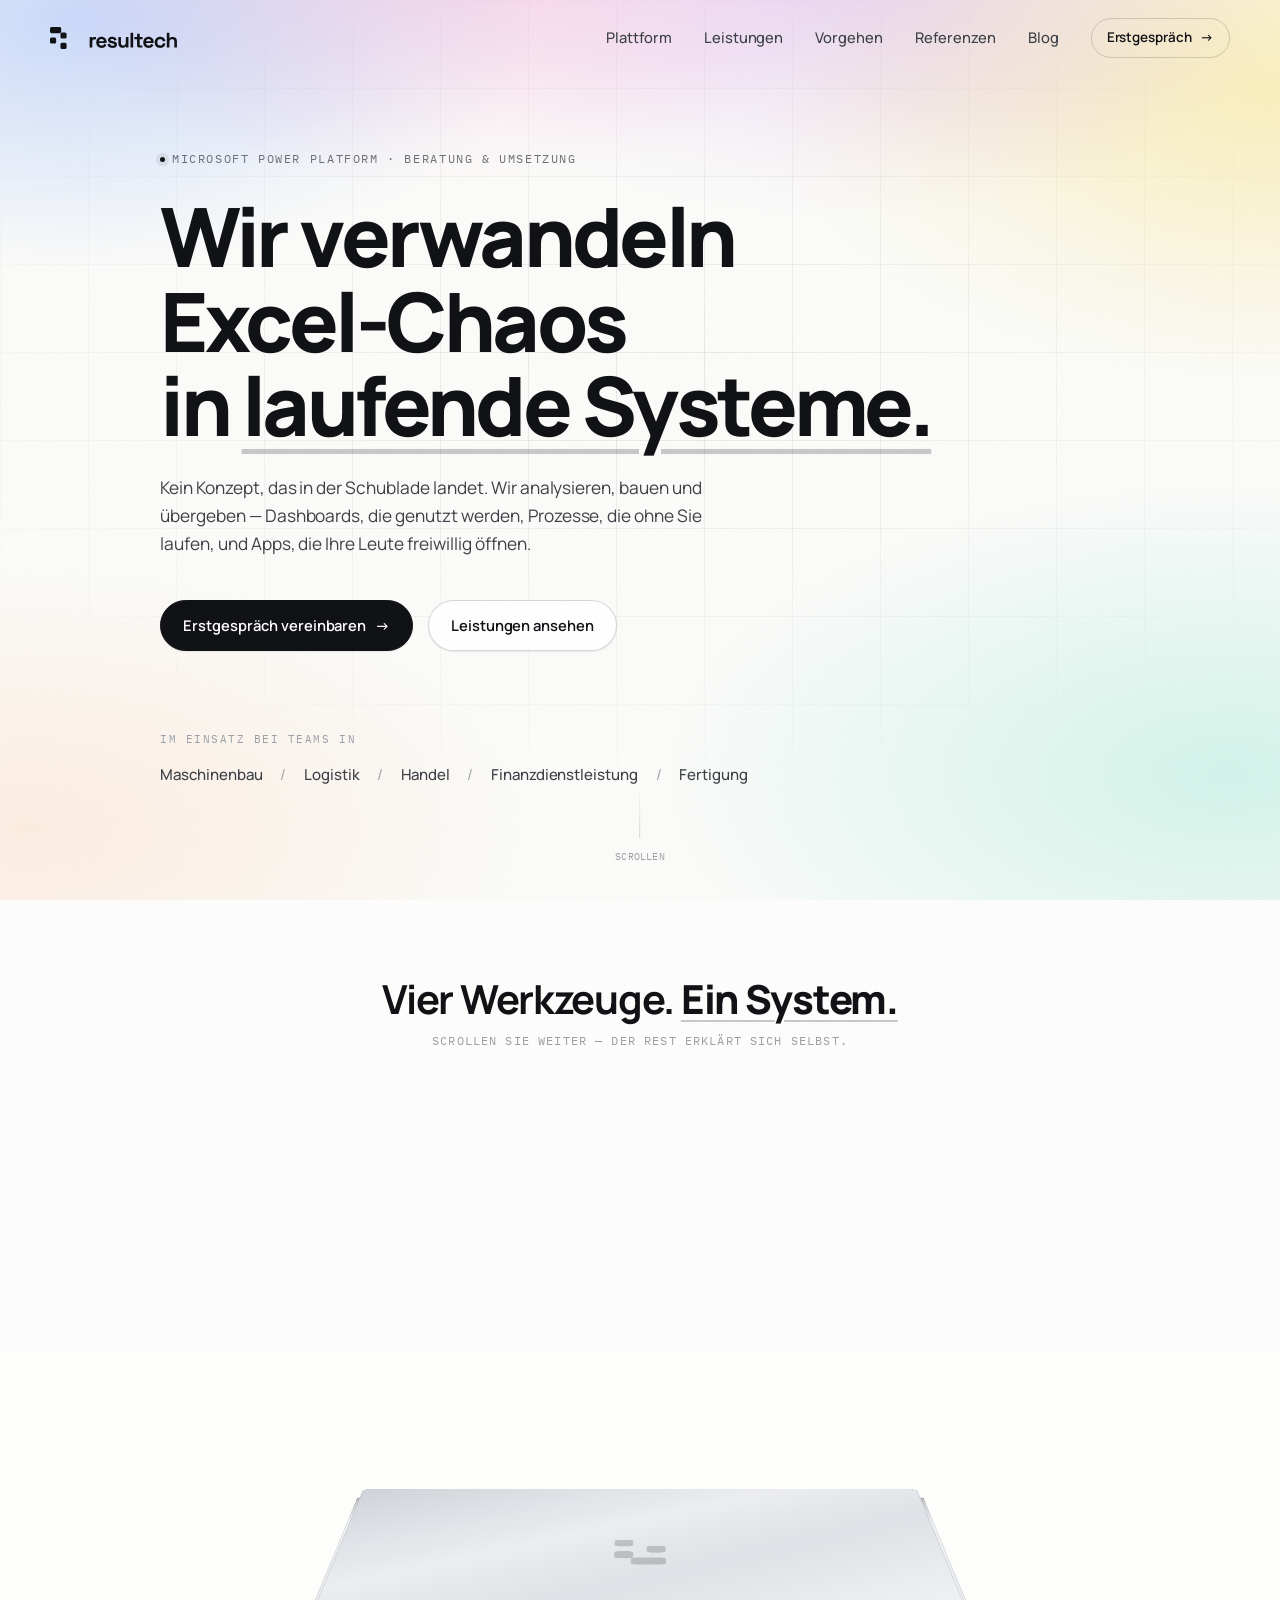
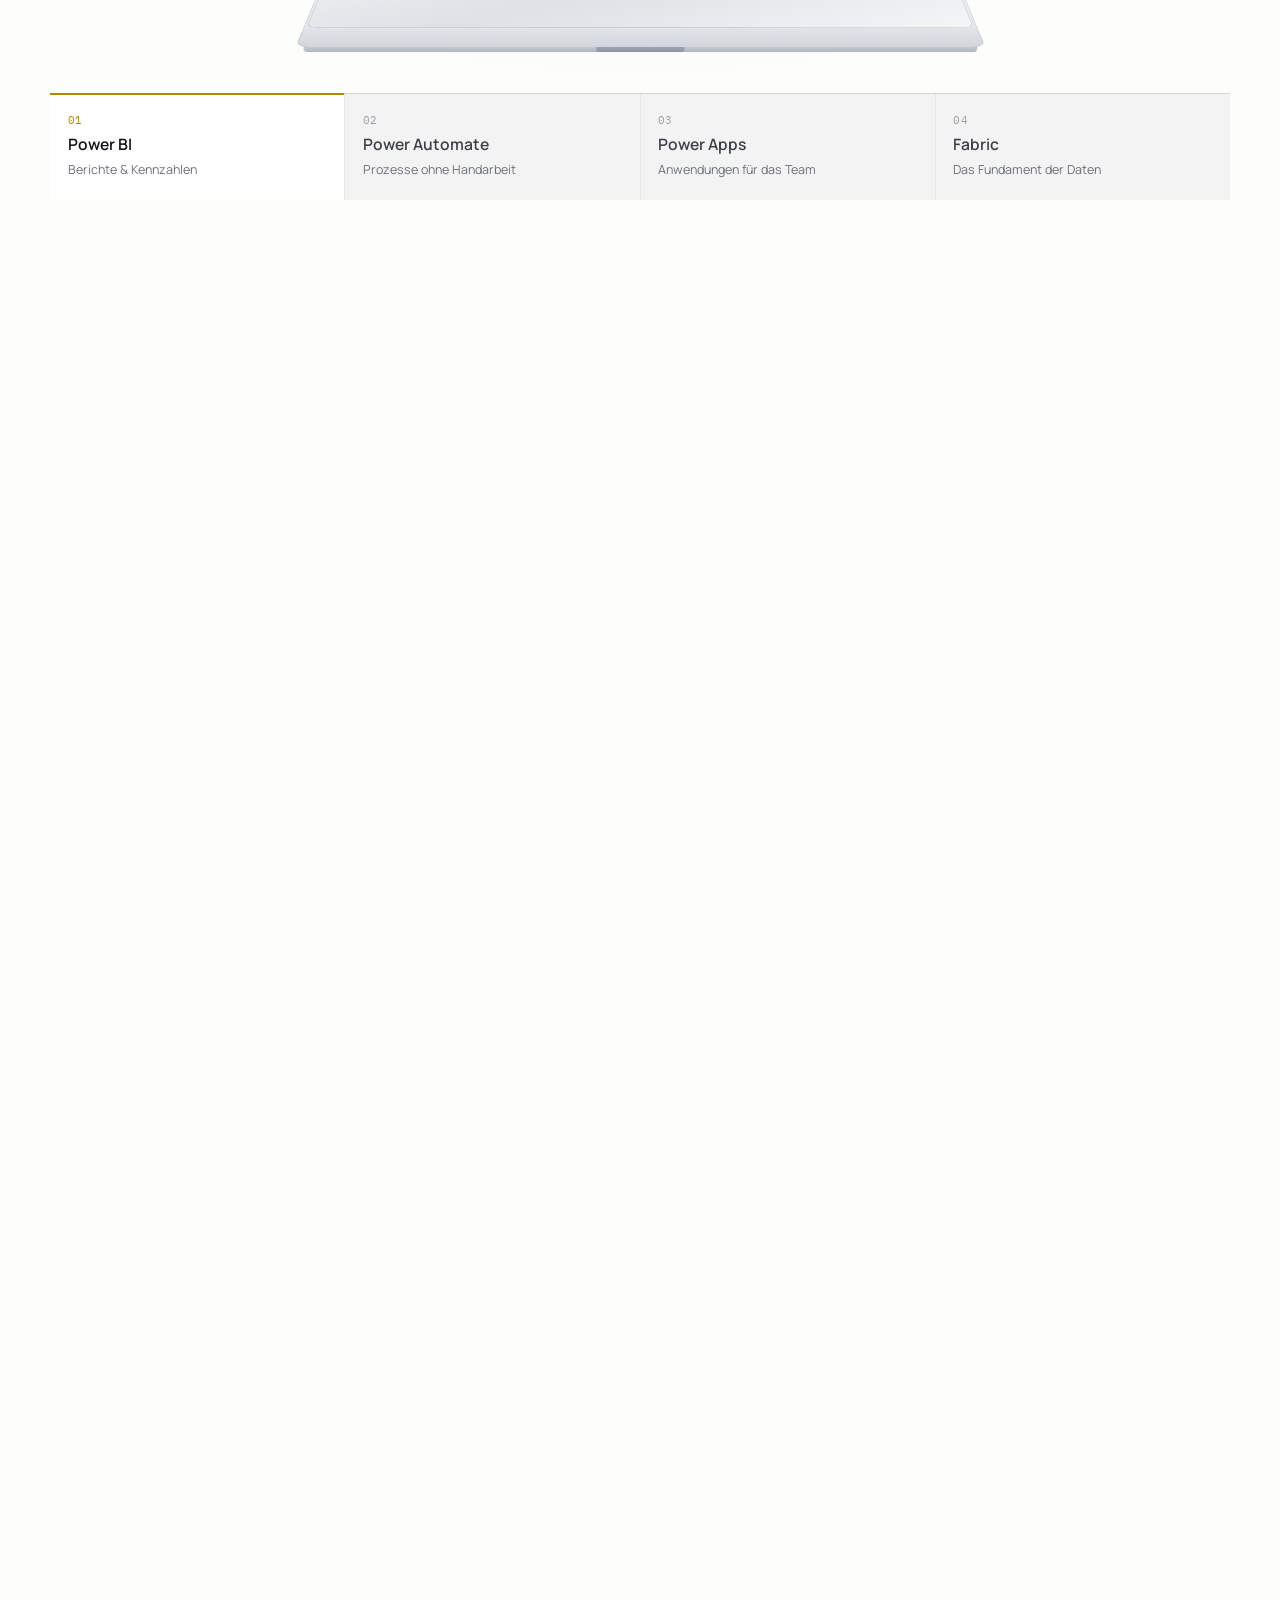
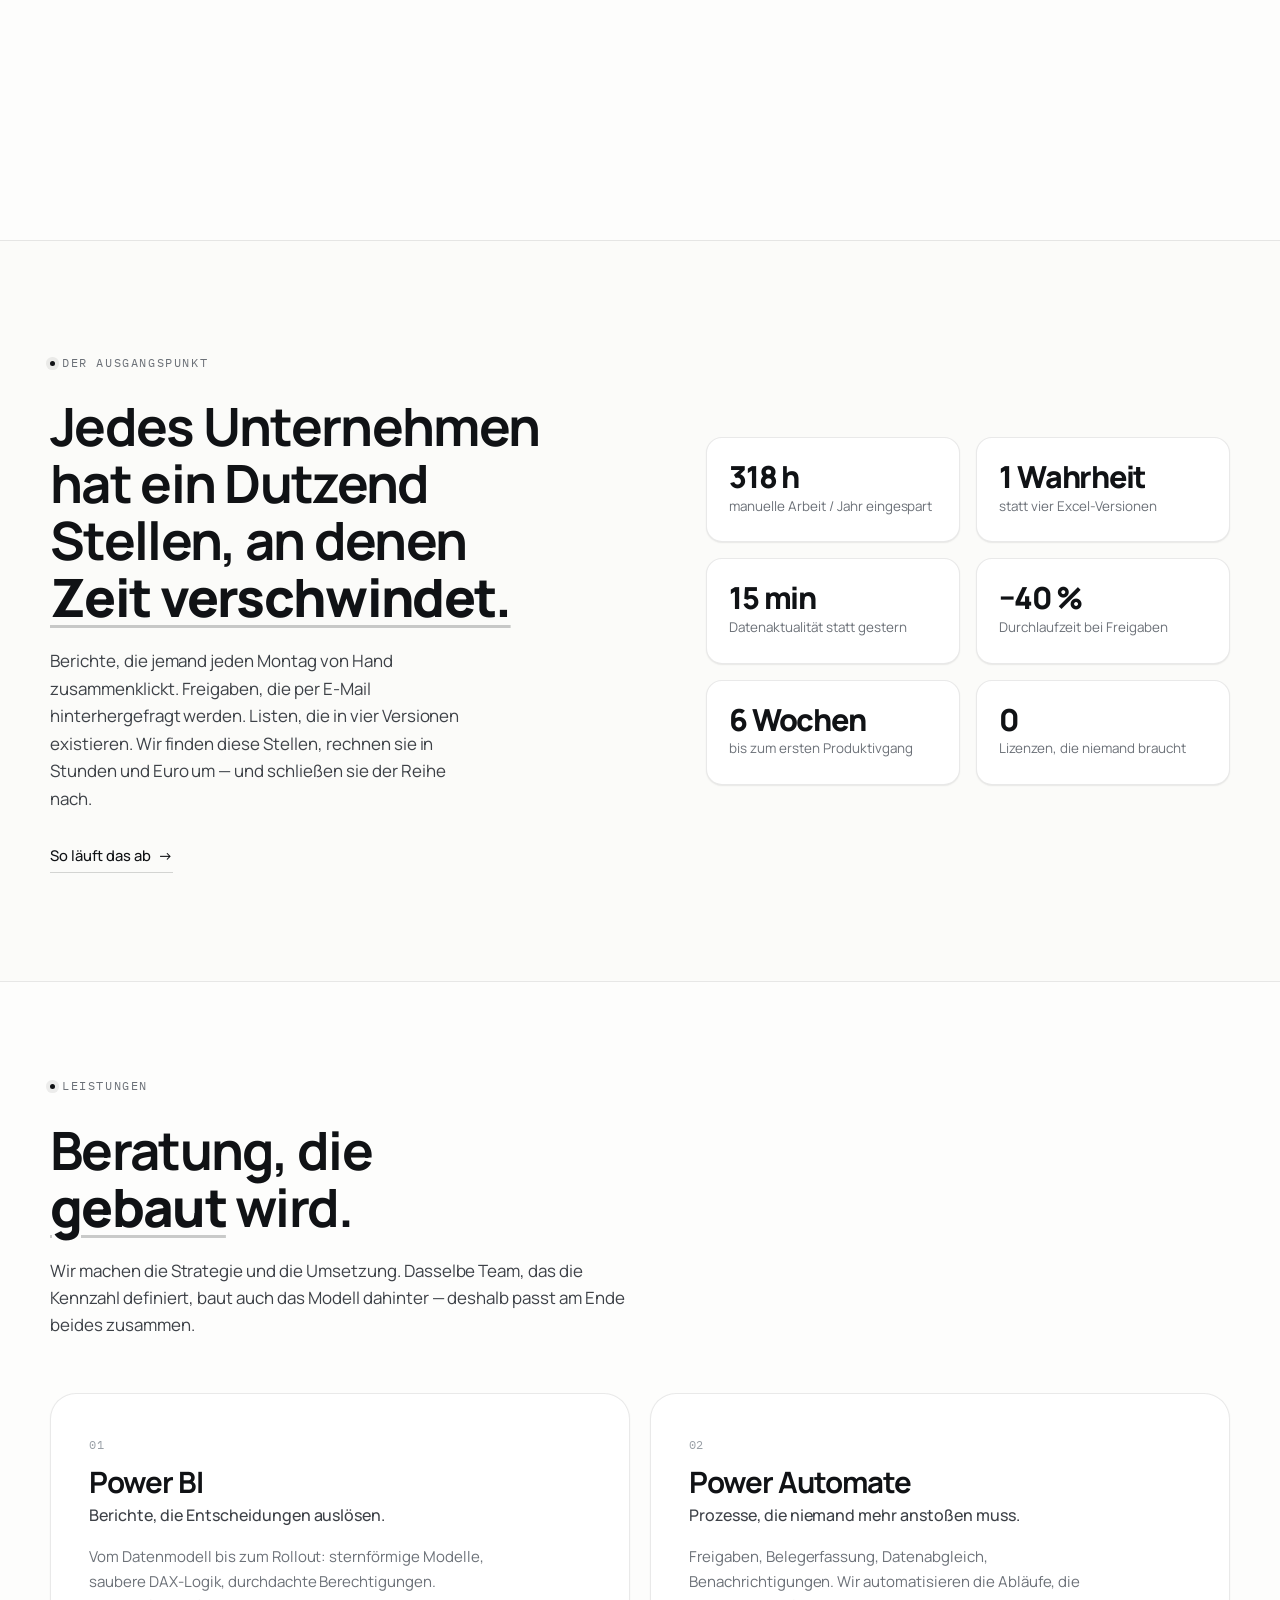
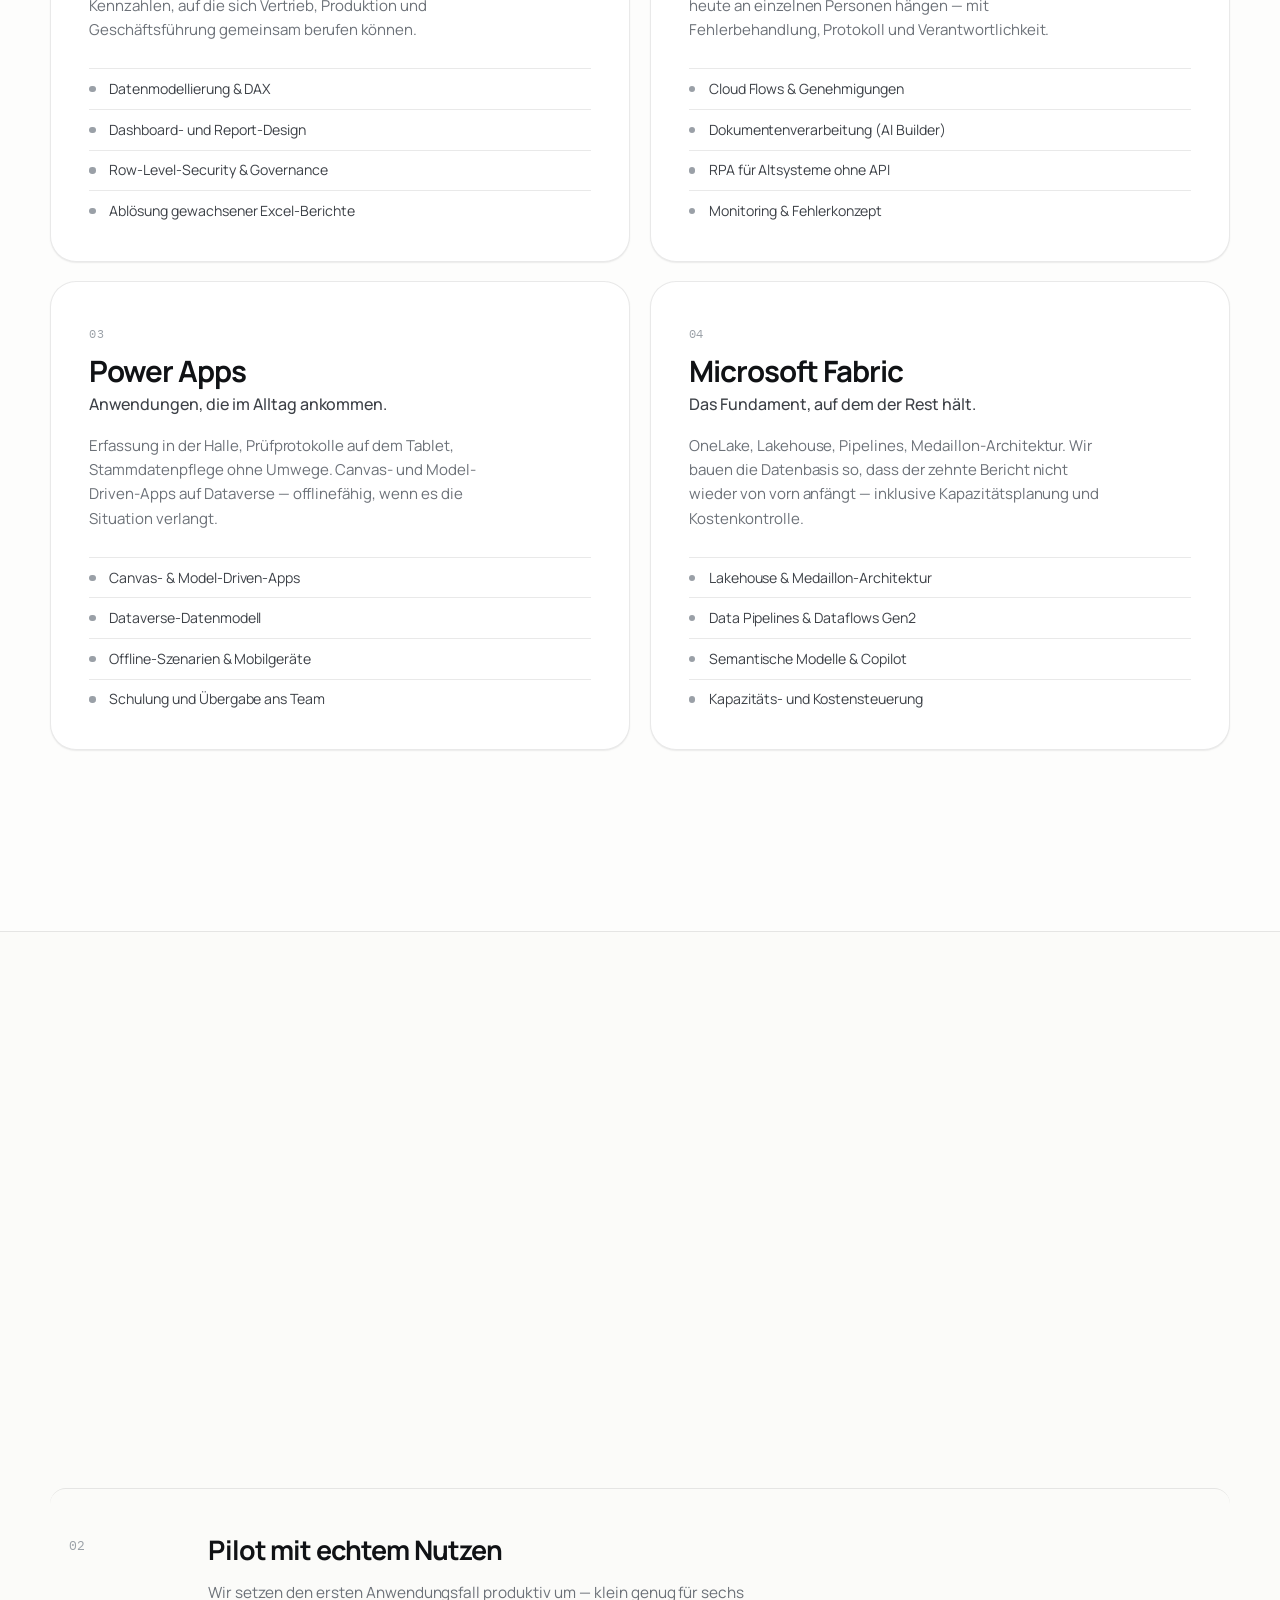
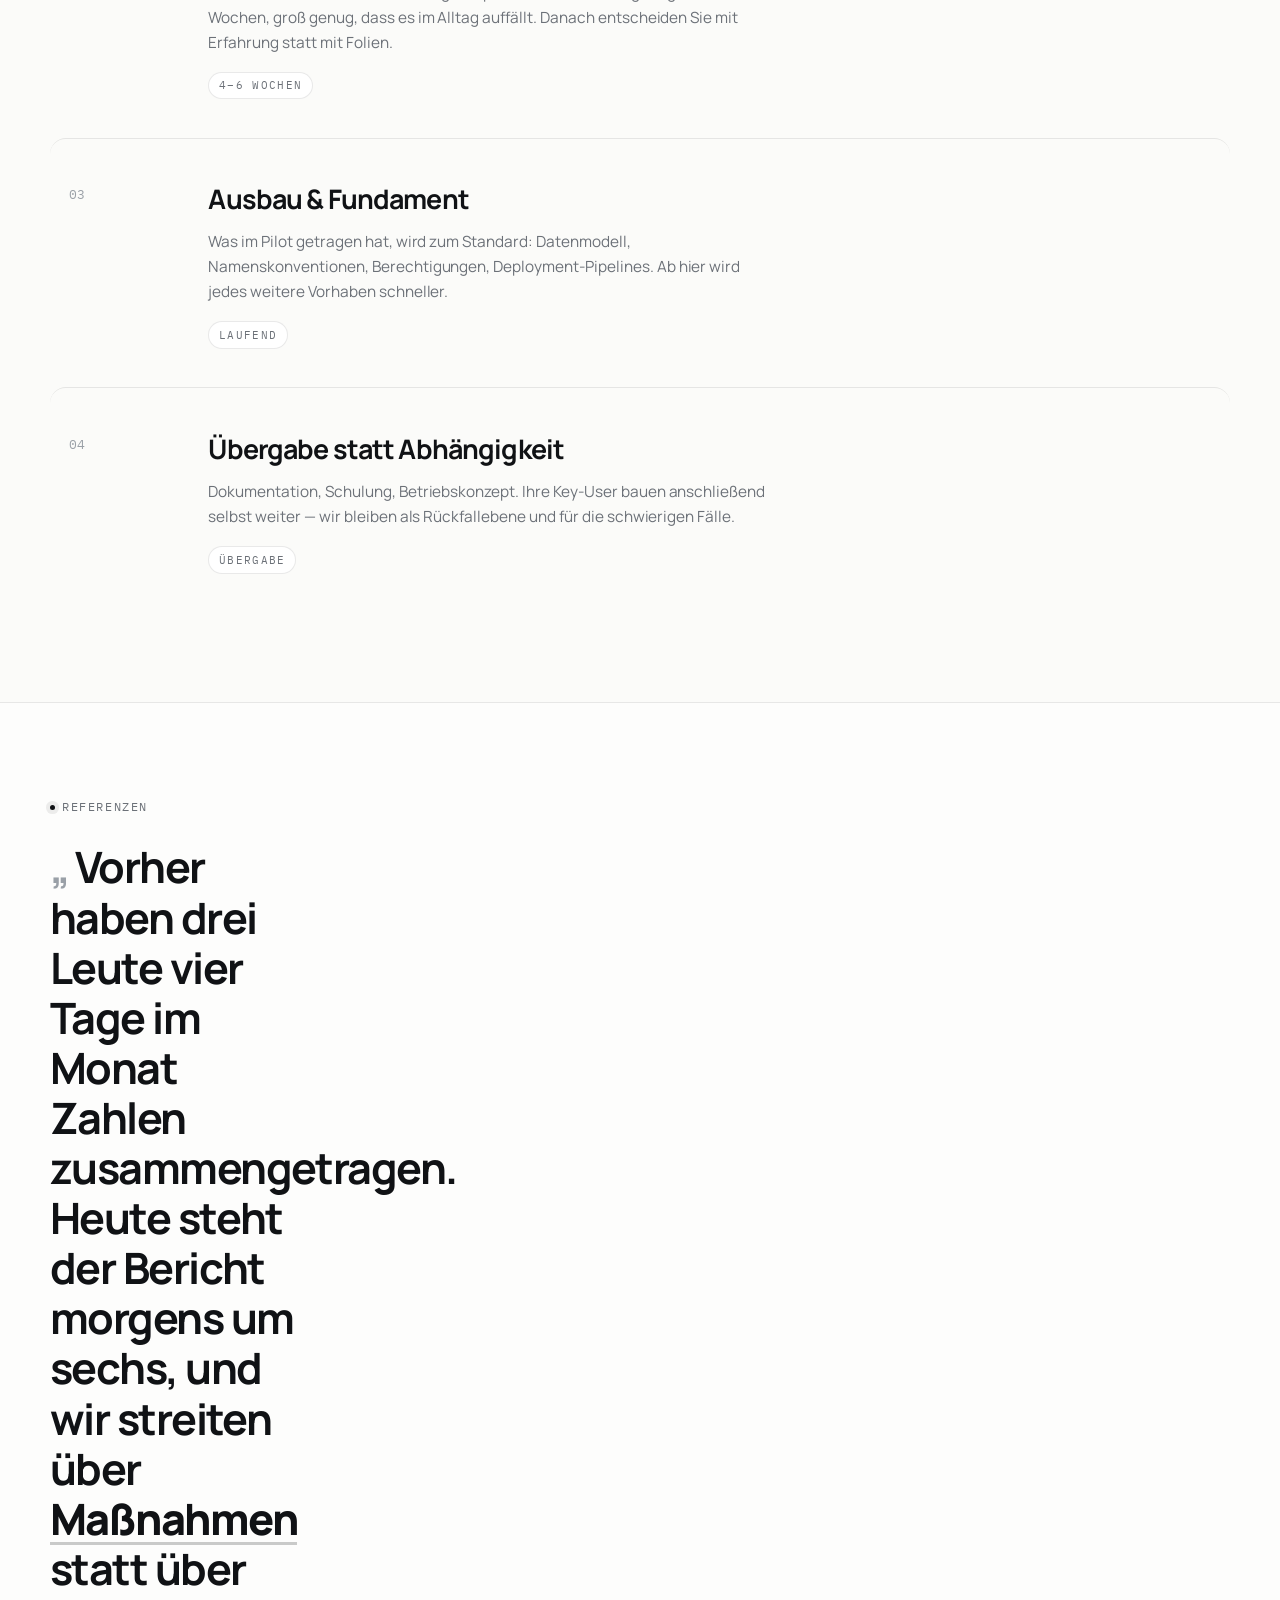
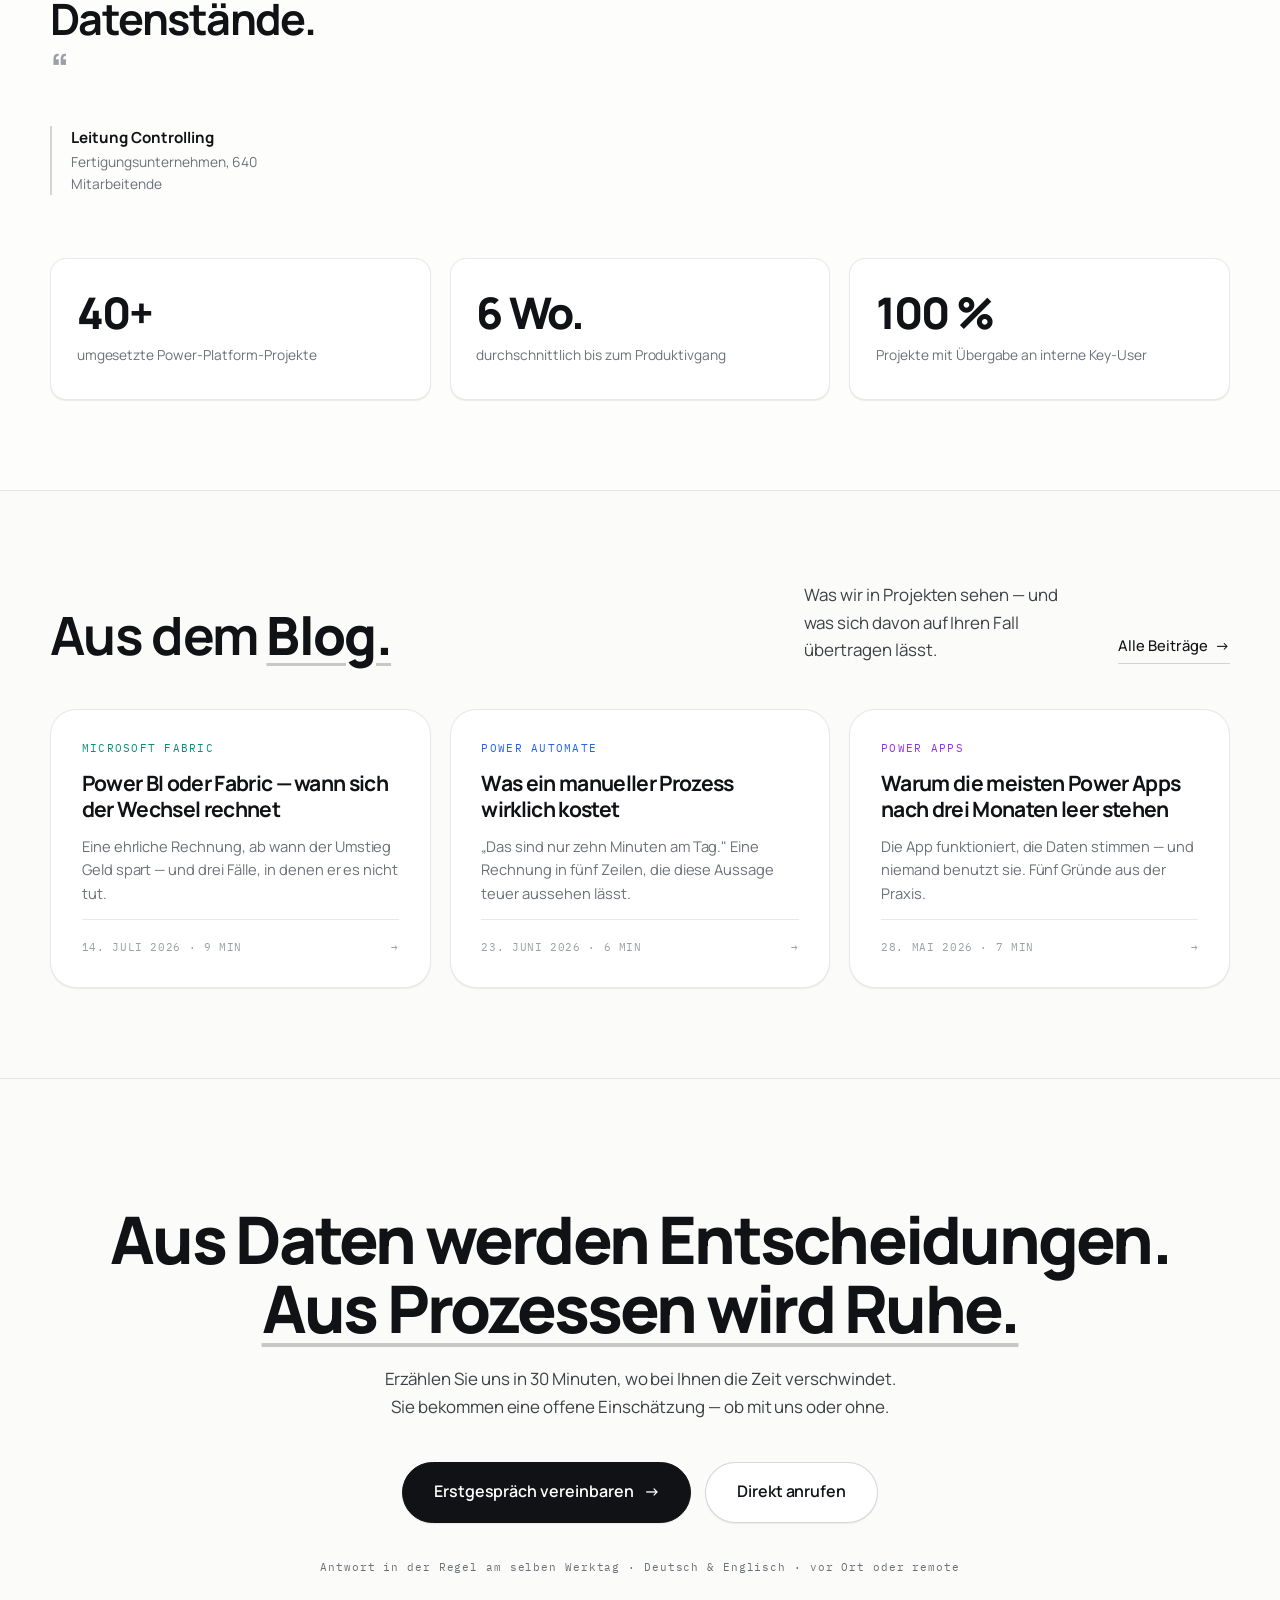
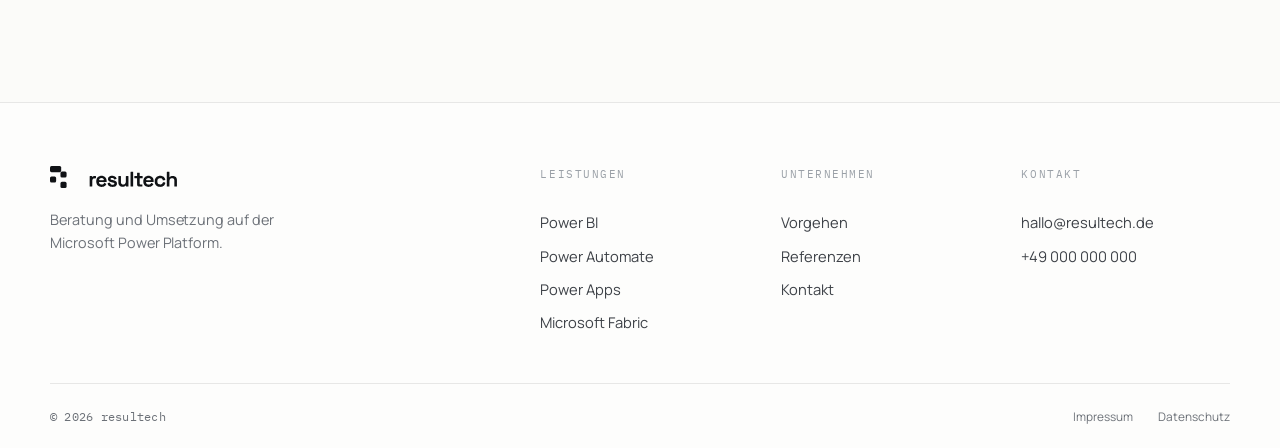
==== index.html @ 33eb6aff "Preloader: Kachel-Auflösung statt Kreismaske Der Kreis-Reveal per CSS-Maske zeigte einen sichtbaren " ====
<!DOCTYPE html>
<html lang="de">
<head>
<meta charset="utf-8">
<meta name="viewport" content="width=device-width, initial-scale=1">
<title>resultech — Power Platform: Beratung und Umsetzung</title>
<meta name="description" content="Power BI, Power Automate, Power Apps und Microsoft Fabric — Beratung und Umsetzung aus einer Hand. Von der Analyse bis zum Go-live.">
<meta name="theme-color" content="#FBFBF9">

<meta property="og:type" content="website">
<meta property="og:title" content="resultech — Power Platform: Beratung und Umsetzung">
<meta property="og:description" content="Wir verwandeln Excel-Chaos in laufende Systeme. Power BI, Power Automate, Power Apps, Fabric.">
<meta property="og:locale" content="de_DE">

<link rel="preconnect" href="https://fonts.googleapis.com">
<link rel="preconnect" href="https://fonts.gstatic.com" crossorigin>
<link href="https://fonts.googleapis.com/css2?family=Manrope:wght@400;500;600;700;800&family=IBM+Plex+Mono:wght@400;500&display=swap" rel="stylesheet">
<link rel="stylesheet" href="styles.css">
</head>
<body>

<div class="grain" aria-hidden="true"></div>

<!-- ══════════ PRELOADER — Logo-Intro, nur Startseite ══════════ -->
<div class="preloader" id="preloader" aria-hidden="true">
  <div class="preloader__tiles" aria-hidden="true"></div>
  <div class="preloader__mark">
    <svg class="preloader__icon" viewBox="0 0 190.08 252.07" fill="currentColor" aria-hidden="true">
      <rect x="0" y="0" width="128.1" height="70.25" rx="17.36"></rect>
      <rect x="119.83" y="61.98" width="70.25" height="70.25" rx="17.36"></rect>
      <rect x="0" y="119.83" width="70.25" height="70.25" rx="17.36"></rect>
      <rect x="119.83" y="181.82" width="70.25" height="70.25" rx="17.36"></rect>
    </svg>
    <svg class="preloader__word" viewBox="0 0 1000 252.07" fill="currentColor" aria-hidden="true">
      <g transform="translate(0 66.12)"><path fill-rule="evenodd" d="M473.4 0.1C480.6 -0.3,487.8 -0.2,495 0.1C495.9 0.1,496.7 0.5,497.3 1.1C497.8 1.6,498.2 2.4,498.2 3.2C498.5 57.2,498.4 111.2,498.3 165.2C498.3 166.2,498.4 167.4,497.8 168.3C497.3 169.1,496.4 169.7,495.5 169.8C487.6 170.3,479.6 170,471.7 169.8C471 169.8,470.2 169.5,469.7 169.1C469.1 168.6,468.6 168,468.6 167.2C468.1 113.2,468.1 59.2,468.4 5.2C468.4 3.9,468.8 2.5,469.7 1.5C470.6 0.6,472 0.2,473.4 0.1ZM888.9 0.1C895.6 -0.1,902.4 -0.1,909.2 0C909.9 0,910.7 0,911.3 0.3C912.1 0.7,912.9 1.3,913.4 2C913.9 3,913.9 4.2,913.9 5.2C914.1 22.8,913.8 40.3,913.9 57.9C914 58.9,913.9 60,914.3 61C914.5 61.5,914.9 62.1,915.4 62.3C916.1 62.5,917 62.5,917.5 62C919.8 60.1,921.3 57.4,923.7 55.6C926.5 53.5,929.7 51.8,933 50.4C936.3 49.1,939.7 48.1,943.3 47.6C948 47.1,952.8 47.3,957.5 47.5C959.6 47.6,961.8 48,963.9 48.5C966 49,968.1 49.6,970.1 50.4C972.6 51.3,975.1 52.3,977.3 53.7C980.7 55.8,984 58.1,986.9 61C989.3 63.4,991.2 66.3,993 69.2C994.6 71.8,995.7 74.6,996.8 77.5C997.5 79.5,998.2 81.5,998.6 83.7C999.2 86.7,999.8 89.8,999.8 92.9C1000.2 117,1000.1 141.1,1000 165.2C1000 166.2,999.9 167.3,999.5 168.3C999.4 168.7,999 169.1,998.5 169.3C997.4 169.7,996.1 169.9,994.9 169.9C988.3 170.1,981.8 170,975.3 169.9C974.2 169.9,973.2 169.8,972.2 169.4C971.6 169.2,971 168.8,970.8 168.3C970.4 167,970.3 165.5,970.2 164.1C970 142.5,970.6 120.8,970.2 99.1C970.1 96.3,969.5 93.6,968.8 90.9C968.4 89.2,967.8 87.6,967 86C966.3 84.5,965.4 82.9,964.3 81.6C963.3 80.4,962.1 79.2,960.8 78.3C958.9 76.9,956.9 75.4,954.6 74.8C951 73.7,947.1 73.4,943.3 73.4C940.2 73.3,937 73.7,934 74.6C931.4 75.5,929 76.9,926.8 78.5C924.8 79.9,923.1 81.7,921.8 83.7C919.4 87.2,917 90.9,915.8 95C914.3 100.3,914.1 106,914 111.5C913.5 129.4,914.1 147.3,913.9 165.2C913.9 166.2,913.9 167.3,913.4 168.2C912.9 168.9,912.1 169.4,911.3 169.6C910 170,908.6 169.9,907.2 169.9C901 170,894.8 170.1,888.6 169.9C887.7 169.9,886.7 169.7,885.8 169.3C885.4 169.1,884.9 168.8,884.6 168.3C884.2 167.3,884 166.2,884 165.2C883.8 112.2,883.7 59.2,884 6.3C884 4.9,884.3 3.4,884.9 2.1C885.2 1.5,885.9 1,886.5 0.7C887.2 0.3,888.1 0.1,888.9 0.1ZM545.1 12.5C546.3 11.8,547.7 11.6,549.1 11.6C555.3 11.3,561.5 11.5,567.7 11.6C568.7 11.6,569.8 11.6,570.8 11.9C571.6 12.2,572.4 12.7,572.8 13.5C573.4 14.4,573.4 15.5,573.4 16.6C573.6 25.9,573.2 35.2,573.4 44.4C573.4 45.5,573.6 46.6,573.9 47.5C574.1 48,574.4 48.5,574.9 48.8C575.9 49.3,576.9 49.6,578 49.6C586.6 49.9,595.2 49.5,603.8 49.8C604.5 49.8,605.3 50,605.9 50.4C606.3 50.7,606.8 51.1,606.8 51.7C607.3 57.8,607.2 64.1,607.2 70.2C607.2 70.9,607.1 71.7,606.8 72.3C606.6 72.8,606.4 73.4,605.9 73.6C604.9 74.1,603.8 74.3,602.8 74.3C594.2 74.6,585.6 74.1,577 74.4C576.1 74.5,575.1 74.7,574.5 75.4C573.8 76.2,573.4 77.4,573.4 78.5C573 96.7,573.2 115,573.4 133.2C573.4 135.3,573.5 137.4,574 139.4C574.3 140.7,575 142,575.9 143C576.8 143.9,577.9 144.6,579 144.7C585.9 145.4,592.8 144.7,599.7 145.3C600.9 145.4,602.4 145.7,603.3 146.6C604 147.4,603.9 148.6,604 149.7C604.2 154.9,604.2 160,604 165.2C603.9 166.2,603.8 167.3,603.3 168.3C603 168.8,602.4 169.3,601.7 169.4C600.1 169.9,598.3 169.9,596.6 169.9C585.2 169.9,573.9 170.3,562.5 169.5C560.3 169.4,558.3 168.3,556.4 167.2C554.2 166.1,552 164.9,550.3 163.1C548.1 160.7,546.2 157.9,545.1 154.9C543.9 151.2,543.6 147.3,543.5 143.5C542.9 121.2,543.5 98.8,543 76.4C543 75.9,542.4 75.5,541.9 75.2C541.3 74.8,540.6 74.5,539.8 74.5C531.9 74.2,524 74.4,516.1 74.3C515.4 74.2,514.7 74.2,514 73.9C513.3 73.5,512.4 73.1,512.3 72.3C511.6 66.8,511.9 61.3,511.8 55.8C511.8 54.8,511.9 53.7,512.1 52.7C512.3 52.1,512.5 51.4,513 51.1C514.2 50.3,515.7 49.8,517.1 49.7C524.3 49.3,531.6 49.8,538.8 49.6C539.5 49.6,540.2 49.6,540.9 49.2C541.6 48.8,542.4 48.3,542.7 47.5C543.3 46.3,543.3 44.8,543.4 43.4C543.6 34.5,543.3 25.5,543.4 16.6C543.4 15.9,543.5 15.2,543.7 14.5C544.1 13.8,544.4 12.9,545.1 12.5ZM131.8 46.5C133.7 46.3,135.5 46,137.4 46.1C142.6 46.4,147.8 46.5,152.9 47.8C157.6 49,161.9 51.3,166.3 53.3C167.7 54,168.9 54.9,170.2 55.8C172.9 57.8,175.8 59.5,178.1 62C181.3 65.4,184 69.4,186.6 73.3C187.8 75.3,188.7 77.4,189.5 79.5C190.6 82.6,191.7 85.6,192.4 88.8C193.5 95,194.3 101.2,194.8 107.4C195.1 110.1,195.2 112.9,194.7 115.6C194.6 116.6,194 117.6,193.1 117.9C191.5 118.6,189.7 118.6,188 118.6C162.5 118.8,137 118.4,111.6 118.6C110.5 118.6,109.4 118.8,108.5 119.3C107.9 119.6,107.2 120.1,107.2 120.8C107.2 123.4,107.5 126.1,108.5 128.6C109.7 131.4,111.5 134,113.5 136.3C115.3 138.3,117.6 139.9,119.9 141.4C122.1 142.8,124.5 144.3,127.1 145.1C130.7 146.1,134.6 146.7,138.4 146.6C142.3 146.6,146.1 146.1,149.8 144.8C152.4 143.9,154.9 142.3,157 140.4C160.1 137.5,162.3 133.6,165.3 130.4C165.8 129.8,166.5 129.2,167.3 129.1C168.7 128.9,170.2 129.2,171.4 129.7C176.7 131.9,181.8 134.6,186.9 137.3C187.9 137.8,188.9 138.4,189.6 139.4C190.2 140.3,190.7 141.4,190.4 142.5C189.8 144.7,188.4 146.7,187.1 148.7C185.4 151.2,183.3 153.6,181.2 155.9C179.5 157.7,177.6 159.4,175.8 161C174.5 162.1,173.2 163.3,171.8 164.1C169 165.9,166.2 167.7,163.2 169C159.7 170.4,156.2 171.8,152.5 172.4C147.5 173.2,142.4 173.2,137.4 173.2C131.9 173.2,126.3 173.4,120.9 172.2C115.8 171.2,111.2 168.8,106.4 166.8C104.8 166.1,103.3 165.2,101.9 164.1C98.8 161.9,95.5 159.7,92.8 156.9C89.4 153.3,86.3 149.2,83.7 144.9C81.4 140.9,79.7 136.5,78.4 132.2C77.2 128.1,76.8 123.9,76.2 119.8C75.8 117.4,75.5 115,75.4 112.5C75.3 110.1,75.2 107.7,75.5 105.3C76.1 99.4,76.8 93.5,78.3 87.8C79.5 83.1,81.4 78.6,83.7 74.4C85.3 71.2,87.7 68.4,89.9 65.6C91.2 64,92.5 62.4,94.1 61.1C97.6 58.2,101.4 55.4,105.4 53.2C109.7 50.9,114.1 48.9,118.8 47.8C123 46.7,127.5 46.9,131.8 46.5ZM250.1 46.5C253.1 46.2,256.1 45.9,259.2 46C264 46.2,268.9 46.4,273.6 47.4C277.5 48.2,281.3 49.7,285 51.3C287.7 52.5,290.4 54.1,292.8 55.8C295 57.3,296.9 59.1,298.7 61C300.6 62.9,302.2 65,303.7 67.1C304.8 68.8,305.7 70.5,306.4 72.3C307 73.6,307.4 75,307.7 76.3C307.8 77.4,308.2 78.5,307.8 79.5C307.4 80.5,306.6 81.5,305.6 81.8C298.5 84.4,291.2 86.2,283.9 88.1C283.2 88.2,282.5 88,281.9 87.8C281.3 87.6,280.8 87.2,280.5 86.8C279.1 84.5,278.3 81.8,276.9 79.5C276 78.1,274.9 76.8,273.6 75.7C272 74.4,270.3 73.3,268.4 72.4C267.5 72,266.4 71.7,265.3 71.5C262.6 71.1,259.9 70.7,257.1 70.7C254 70.8,250.8 71,247.8 71.9C245.9 72.5,244.1 73.7,242.6 75.1C241.2 76.4,240.2 78.2,239.5 80C239.1 81.2,239.2 82.5,239.5 83.7C240 85.2,240.8 86.5,241.8 87.8C242.6 88.8,243.6 89.7,244.7 90.4C246.3 91.4,248 92.4,249.9 92.8C260.1 95.4,270.6 96.8,280.8 99.3C284 100.1,287.1 101.2,290.1 102.5C293.3 103.9,296.5 105.4,299.4 107.4C302 109.1,304.5 111.1,306.5 113.6C308.4 116,309.6 118.9,310.7 121.7C311.5 123.7,312 125.9,312.2 128C312.5 132.5,312.4 137,312.2 141.4C312.2 142.5,311.9 143.6,311.6 144.5C310.3 148,309.2 151.7,307.3 154.9C305.5 157.8,302.9 160.1,300.4 162.5C298.9 163.9,297.1 165.1,295.3 166.2C293.3 167.4,291.2 168.4,289.1 169.3C286.4 170.4,283.7 171.5,280.8 172C275.7 172.8,270.5 173.2,265.3 173.3C259.5 173.4,253.6 172.9,247.8 172.6C246.4 172.5,245 172.4,243.7 172C240.5 171.2,237.4 170.4,234.4 169.1C230.8 167.6,227.3 165.9,224.1 163.7C221 161.6,218.2 159.1,215.8 156.3C213.5 153.7,211.7 150.7,210 147.6C208.6 145,207.5 142.2,206.6 139.4C206.2 137.7,205.9 135.9,206.1 134.2C206.2 133.3,206.8 132.3,207.6 131.8C209.1 130.8,210.9 130.2,212.7 129.7C216.5 128.6,220.3 127.7,224.1 126.9C226.1 126.4,228.2 126,230.3 126C231.1 126,232.2 126.3,232.7 127C234.4 129.5,235 132.5,236.5 135.1C237.6 137.2,239 139.1,240.6 140.8C241.8 142.1,243.2 143.4,244.7 144.3C246.9 145.7,249.1 147,251.6 147.6C254.7 148.5,258 148.6,261.2 148.7C264.7 148.7,268.2 148.7,271.5 147.9C274.1 147.3,276.6 145.9,278.8 144.3C280.2 143.3,281.3 141.9,282 140.4C282.7 139.2,282.8 137.7,282.9 136.3C282.9 134.9,282.7 133.5,282.3 132.2C282 131.3,281.4 130.5,280.8 129.8C279.9 128.8,278.9 127.9,277.7 127.3C275.2 125.9,272.5 124.7,269.7 123.9C263.9 122.3,257.8 121.8,251.9 120.3C245.3 118.6,238.7 116.8,232.3 114.3C229.3 113.2,226.5 111.3,223.8 109.5C222 108.2,220.5 106.7,218.9 105.1C217.6 103.9,216.3 102.7,215.4 101.2C214.1 99.3,212.8 97.2,212.1 95C211.1 91.7,210.5 88.2,210 84.7C209.8 83.3,209.8 81.9,210 80.6C210.6 77.1,211.1 73.6,212.2 70.2C213 67.6,214.2 65.1,215.8 62.9C217.8 60.2,220.2 57.8,222.8 55.8C225.4 53.8,228.3 52.1,231.3 50.7C233.9 49.4,236.7 48.4,239.5 47.7C243 46.9,246.6 46.8,250.1 46.5ZM670.4 46.5C672 46.4,673.5 45.9,675 46C680.5 46.3,686.1 46.4,691.5 47.7C696.2 48.9,700.6 51.2,704.9 53.3C706.8 54.2,708.5 55.4,710.1 56.7C712.7 58.7,715.4 60.6,717.6 63C720.7 66.5,723.4 70.4,725.8 74.4C727.3 76.9,728.3 79.8,729.3 82.6C730.4 85.7,731.8 88.7,732.2 91.9C733.2 99.4,733.2 107,733.4 114.6C733.4 115.4,733.2 116.2,732.8 116.8C732.3 117.5,731.6 118.3,730.7 118.3C703.9 118.9,677.1 118.3,650.2 118.6C649.2 118.6,648.1 118.7,647.1 119.1C646.7 119.3,646.3 119.7,646.1 120.1C645.7 121,645.6 121.9,645.6 122.9C645.6 123.8,645.8 124.8,646.1 125.7C646.8 127.6,647.6 129.4,648.5 131.1C649.3 132.5,650.2 133.9,651.3 135.1C652.5 136.6,653.8 138.1,655.4 139.2C658.6 141.5,662 143.8,665.7 145.1C669.3 146.3,673.2 146.7,677.1 146.7C680.9 146.6,684.8 146,688.4 144.8C691.1 143.9,693.4 142.2,695.6 140.6C697.2 139.4,698.5 137.8,699.7 136.3C701.2 134.4,702.2 132,703.9 130.2C704.7 129.4,705.9 129.1,707 129C708 128.9,709.1 129.3,710.1 129.7C713.6 131.2,717 133,720.4 134.7C723.1 136.2,726 137.4,728.3 139.4C729.1 140.1,729.5 141.4,729.3 142.5C728.9 144.3,727.6 145.8,726.6 147.3C724.8 149.9,723 152.5,721 154.9C719.4 156.7,717.5 158.4,715.7 160C714.2 161.3,712.7 162.6,711.1 163.7C708.1 165.6,705.1 167.5,701.8 168.9C698.5 170.4,695.1 171.8,691.5 172.4C686.1 173.2,680.5 173.2,675 173.2C670.2 173.2,665.3 173.4,660.6 172.3C654.7 171,649.1 169,643.8 166.2C639.3 163.9,635.3 160.7,631.7 157.2C628.8 154.5,626.7 151.1,624.4 147.9C623.4 146.5,622.4 145.1,621.8 143.5C619.6 138.4,617.2 133.4,616.1 128C614.8 121.9,614.7 115.7,614.7 109.5C614.7 103.6,614.9 97.7,616 91.9C617.1 86.6,619.4 81.5,621.4 76.4C622 75,622.8 73.6,623.8 72.3C626.2 68.8,628.5 65,631.6 62C635 58.7,638.9 55.9,643 53.7C647.9 51.1,653.1 49,658.5 47.6C662.4 46.6,666.5 46.9,670.4 46.5ZM803.4 46.5C805.3 46.3,807.2 45.9,809.1 46C814.7 46.4,820.2 46.7,825.7 47.8C829.2 48.5,832.7 49.9,836 51.5C839.9 53.3,843.7 55.6,847.3 58C849 59.1,850.4 60.5,851.8 62C853.6 63.9,855.5 65.9,857 68.2C859.2 71.5,861.2 74.9,862.9 78.5C864.3 81.5,865.2 84.6,866 87.8C866.4 89.1,866.4 90.5,866.3 91.9C866.3 92.3,866.2 92.7,865.9 92.9C865.3 93.6,864.7 94.3,863.8 94.5C858.4 96.1,852.9 97.3,847.3 98.3C844.9 98.7,842.5 98.9,840.1 98.6C839.3 98.5,838.4 97.8,838 97.1C836.7 94.5,836.2 91.5,835 88.8C834.2 87,833.1 85.3,831.9 83.7C831 82.4,829.9 81.2,828.8 80.2C827.5 79,826.1 78,824.6 77.2C823 76.2,821.3 75.1,819.5 74.6C815.8 73.7,811.9 73,808.1 73C804.6 73,801.2 73.7,797.8 74.5C795.5 75.2,793.3 76.2,791.2 77.5C789.1 78.7,787.1 80.2,785.4 82C783.1 84.4,781 87,779.4 89.8C778.2 92.1,777.4 94.6,776.8 97.1C776.2 100.5,775.8 103.9,775.9 107.4C775.9 112.6,776.2 117.8,777 122.9C777.4 125.4,778.3 127.9,779.6 130.1C780.8 132.4,782.6 134.3,784.4 136.2C786.3 138.1,788.3 139.9,790.5 141.4C792.5 142.7,794.5 143.9,796.8 144.4C800.5 145.4,804.3 146,808.1 146.1C811.6 146.2,815 145.6,818.4 145.1C819.5 144.9,820.6 144.5,821.5 143.9C824.4 142.2,827.5 140.6,829.9 138.3C832.1 136.3,833.9 133.8,835.3 131.1C836.9 128.2,837.4 124.8,839 121.8C839.4 121.1,840.3 120.4,841.1 120.3C843.9 120.2,846.7 120.8,849.4 121.3C853.6 122.1,857.7 123.2,861.8 124.3C862.8 124.6,863.9 125,864.9 125.5C865.6 126,866.4 126.5,866.9 127.3C867.3 127.8,867.4 128.5,867.3 129.1C867 130.8,866.5 132.5,865.9 134.2C865 136.7,864.1 139.1,862.9 141.4C861.2 144.6,859.4 147.8,857.4 150.7C855.8 152.9,854 154.9,852.2 156.9C851 158.2,849.8 159.5,848.4 160.6C845.4 162.8,842.3 164.9,839.1 166.7C837.2 167.8,835.2 168.6,833.2 169.3C830.1 170.5,826.9 171.8,823.6 172.4C818.5 173.1,813.3 173.2,808.1 173.2C802.9 173.2,797.7 173.1,792.6 172.4C789.3 171.8,786.1 170.5,783 169.3C780.5 168.4,777.9 167.6,775.7 166.2C771.5 163.7,767.3 161.1,763.7 157.8C760.5 154.8,758 151.1,755.3 147.6C754.2 146.1,753.1 144.5,752.4 142.8C750.3 138,747.9 133.2,746.8 128C745.5 122,745.4 115.7,745.4 109.5C745.4 103.6,745.8 97.7,746.8 91.9C747.2 89.1,748.3 86.3,749.4 83.7C750.9 80,752.3 76.3,754.5 73C757.1 68.9,760.1 64.9,763.7 61.5C767.1 58.4,771 55.8,775.1 53.7C780 51.2,785.2 49.1,790.6 47.7C794.7 46.6,799.1 46.9,803.4 46.5ZM51.5 49.6C53.3 49.4,55.1 49,56.9 48.9C60.3 48.8,63.8 48.8,67.2 48.9C67.9 48.9,68.6 49,69.3 49.2C70 49.4,70.9 49.7,71.4 50.3C72 51.3,72.3 52.6,72.4 53.7C72.7 59.2,72.6 64.7,72.4 70.2C72.4 71.3,72.3 72.4,71.9 73.3C71.6 74,71 74.6,70.3 75C69.7 75.3,69 75.5,68.3 75.6C64.8 75.8,61.4 75.5,57.9 75.8C53.8 76.1,49.7 76.4,45.7 77.5C43.4 78.1,41.3 79.5,39.4 80.9C37.9 81.9,36.7 83.3,35.7 84.7C34.3 86.6,32.7 88.6,32 90.9C30.9 94.9,30.4 99.1,30.3 103.3C29.8 124.6,30.7 145.9,30.1 167.2C30.1 168.1,29.2 168.8,28.5 169.3C27.8 169.8,26.8 169.9,26 169.9C18 169.9,10.1 169.9,2.2 169.4C1.6 169.4,1 168.8,0.7 168.3C0.2 167.3,0 166.2,0 165.2C-0.2 129.1,-0.1 92.9,0 56.8C0 55.4,0 54,0.5 52.7C0.7 51.9,1.3 51.1,1.9 50.6C2.6 50.1,3.5 49.8,4.3 49.8C11.8 49.6,19.4 49.4,27 49.9C27.9 50,28.8 50.8,29 51.6C29.8 53.9,29.3 56.5,29.8 58.9C30 59.6,30.4 60.4,31.1 60.6C31.9 60.7,32.6 60.1,33.2 59.5C34.4 58.4,35.1 56.8,36.3 55.6C37.5 54.5,38.9 53.6,40.4 52.7C42 51.8,43.7 50.9,45.6 50.4C47.5 49.8,49.5 49.9,51.5 49.6ZM330 50.6C330.8 49.7,332.3 49.7,333.5 49.7C340 49.4,346.5 49.6,353.1 49.7C354.1 49.7,355.2 49.7,356.2 50C356.9 50.4,357.7 50.9,358.1 51.7C358.6 52.6,358.6 53.7,358.6 54.8C358.7 76.1,358.3 97.4,358.6 118.7C358.7 122.2,358.7 125.8,359.7 129.1C360.8 132.4,362.8 135.5,364.8 138.3C365.7 139.7,367.2 140.6,368.5 141.4C370.5 142.7,372.4 144.3,374.7 144.9C378.1 145.8,381.6 145.9,385 145.9C388.2 145.9,391.4 145.8,394.3 144.8C397.3 143.9,400 142.2,402.4 140.4C404.3 139,406 137.2,407.3 135.3C409.6 131.7,412 128,413 123.9C414.4 118.6,414.4 112.9,414.5 107.4C414.9 90.5,414.2 73.7,414.5 56.8C414.6 55.1,414.7 53.2,415.5 51.7C416 50.8,417.1 50.3,418.1 50C419 49.6,420.1 49.7,421.2 49.7C427.4 49.6,433.5 49.4,439.7 49.7C440.9 49.7,442.1 50,443.1 50.6C443.8 51.1,444.1 51.9,444.3 52.7C444.5 53.4,444.5 54.1,444.5 54.8C444.5 91.6,444.7 128.4,444.5 165.2C444.5 166.2,444.3 167.3,443.9 168.3C443.7 168.7,443.3 169.1,442.8 169.3C441.8 169.7,440.8 169.9,439.7 169.9C432.5 170,425.2 170.4,418.1 169.6C417 169.5,416 168.3,415.7 167.2C414.9 163.9,415.5 160.3,415 156.9C414.9 156.4,414.4 156,413.9 155.8C413.6 155.6,413.2 155.6,412.9 155.9C409.3 158.9,406.3 162.7,402.6 165.5C400.3 167.2,397.7 168.4,395.1 169.3C391.1 170.6,387.1 171.5,383 172C379.2 172.5,375.4 172.6,371.6 172.2C367.4 171.8,363.3 170.8,359.2 169.6C356.7 168.9,354.2 168,352 166.6C348.3 164.2,344.8 161.5,341.7 158.3C339 155.4,336.9 152,334.9 148.7C333.7 146.7,333 144.6,332.3 142.5C331.1 139.1,329.5 135.7,329.3 132.2C328.3 106.4,328.7 80.6,328.9 54.8C328.9 53.3,329 51.7,330 50.6ZM131.2 73.2C128.4 73.7,125.6 74.1,122.9 75.1C121.1 75.7,119.4 76.9,117.8 78C116.7 78.7,115.5 79.5,114.7 80.5C112.4 83.5,110.4 86.6,108.7 89.8C108.2 90.8,108.1 91.9,108.2 92.9C108.3 93.7,108.5 94.7,109.2 95C110.5 95.7,112.1 95.8,113.7 95.8C128.1 96,142.6 95.8,157 95.8C158 95.8,159.1 95.9,160.1 95.6C160.9 95.4,161.7 95.2,162.2 94.5C162.7 93.8,162.8 92.8,162.7 91.9C162.6 90.5,162.5 89,161.8 87.8C160.3 85.2,158.4 82.8,156.5 80.6C155.4 79.4,154.2 78.4,152.9 77.5C151.6 76.6,150.2 75.8,148.7 75.1C147.8 74.7,146.7 74.4,145.6 74.1C142.6 73.5,139.5 72.8,136.4 72.6C134.6 72.4,132.9 72.9,131.2 73.2ZM669.8 73.2C667.4 73.7,664.9 74,662.6 74.8C660.8 75.4,659.2 76.4,657.6 77.5C656.4 78.2,655.3 79,654.4 80C652.4 82.1,650.3 84.2,648.8 86.8C647.7 88.6,647.1 90.8,646.8 92.9C646.7 93.7,646.9 94.7,647.6 95C649 95.7,650.7 95.8,652.3 95.8C667.1 96,681.9 95.9,696.7 95.8C697.7 95.8,698.8 95.9,699.8 95.5C700.5 95.3,701.3 94.7,701.6 94C701.9 93,701.6 91.9,701.4 90.9C701 89.3,700.5 87.7,699.8 86.3C698.8 84.6,697.6 83,696.3 81.6C695.2 80.3,693.9 79.1,692.5 78.1C690.9 76.9,689.2 76,687.4 75.1C686.4 74.7,685.3 74.4,684.3 74.1C681.2 73.5,678.1 72.8,675 72.6C673.3 72.4,671.5 72.9,669.8 73.2Z"></path></g>
    </svg>
  </div>
</div>

<!-- ══════════ NAV ══════════ -->
<header class="nav" id="nav">
  <div class="nav__inner">
    <a class="logo" href="#top" aria-label="resultech — Startseite">
      <span class="logo__lockup" aria-hidden="true">
        <svg viewBox="0 0 1454.54 252.07" width="1454.54" height="252.07" fill="currentColor" role="img" aria-label="resultech"><g fill="currentColor"><rect x="0" y="0" width="128.1" height="70.25" rx="17.36"></rect><rect x="119.83" y="61.98" width="70.25" height="70.25" rx="17.36"></rect><rect x="0" y="119.83" width="70.25" height="70.25" rx="17.36"></rect><rect x="119.83" y="181.82" width="70.25" height="70.25" rx="17.36"></rect></g>
<g transform="translate(454.54 66.12)"><path fill="currentColor" fill-rule="evenodd" d="M473.4 0.1C480.6 -0.3,487.8 -0.2,495 0.1C495.9 0.1,496.7 0.5,497.3 1.1C497.8 1.6,498.2 2.4,498.2 3.2C498.5 57.2,498.4 111.2,498.3 165.2C498.3 166.2,498.4 167.4,497.8 168.3C497.3 169.1,496.4 169.7,495.5 169.8C487.6 170.3,479.6 170,471.7 169.8C471 169.8,470.2 169.5,469.7 169.1C469.1 168.6,468.6 168,468.6 167.2C468.1 113.2,468.1 59.2,468.4 5.2C468.4 3.9,468.8 2.5,469.7 1.5C470.6 0.6,472 0.2,473.4 0.1ZM888.9 0.1C895.6 -0.1,902.4 -0.1,909.2 0C909.9 0,910.7 0,911.3 0.3C912.1 0.7,912.9 1.3,913.4 2C913.9 3,913.9 4.2,913.9 5.2C914.1 22.8,913.8 40.3,913.9 57.9C914 58.9,913.9 60,914.3 61C914.5 61.5,914.9 62.1,915.4 62.3C916.1 62.5,917 62.5,917.5 62C919.8 60.1,921.3 57.4,923.7 55.6C926.5 53.5,929.7 51.8,933 50.4C936.3 49.1,939.7 48.1,943.3 47.6C948 47.1,952.8 47.3,957.5 47.5C959.6 47.6,961.8 48,963.9 48.5C966 49,968.1 49.6,970.1 50.4C972.6 51.3,975.1 52.3,977.3 53.7C980.7 55.8,984 58.1,986.9 61C989.3 63.4,991.2 66.3,993 69.2C994.6 71.8,995.7 74.6,996.8 77.5C997.5 79.5,998.2 81.5,998.6 83.7C999.2 86.7,999.8 89.8,999.8 92.9C1000.2 117,1000.1 141.1,1000 165.2C1000 166.2,999.9 167.3,999.5 168.3C999.4 168.7,999 169.1,998.5 169.3C997.4 169.7,996.1 169.9,994.9 169.9C988.3 170.1,981.8 170,975.3 169.9C974.2 169.9,973.2 169.8,972.2 169.4C971.6 169.2,971 168.8,970.8 168.3C970.4 167,970.3 165.5,970.2 164.1C970 142.5,970.6 120.8,970.2 99.1C970.1 96.3,969.5 93.6,968.8 90.9C968.4 89.2,967.8 87.6,967 86C966.3 84.5,965.4 82.9,964.3 81.6C963.3 80.4,962.1 79.2,960.8 78.3C958.9 76.9,956.9 75.4,954.6 74.8C951 73.7,947.1 73.4,943.3 73.4C940.2 73.3,937 73.7,934 74.6C931.4 75.5,929 76.9,926.8 78.5C924.8 79.9,923.1 81.7,921.8 83.7C919.4 87.2,917 90.9,915.8 95C914.3 100.3,914.1 106,914 111.5C913.5 129.4,914.1 147.3,913.9 165.2C913.9 166.2,913.9 167.3,913.4 168.2C912.9 168.9,912.1 169.4,911.3 169.6C910 170,908.6 169.9,907.2 169.9C901 170,894.8 170.1,888.6 169.9C887.7 169.9,886.7 169.7,885.8 169.3C885.4 169.1,884.9 168.8,884.6 168.3C884.2 167.3,884 166.2,884 165.2C883.8 112.2,883.7 59.2,884 6.3C884 4.9,884.3 3.4,884.9 2.1C885.2 1.5,885.9 1,886.5 0.7C887.2 0.3,888.1 0.1,888.9 0.1ZM545.1 12.5C546.3 11.8,547.7 11.6,549.1 11.6C555.3 11.3,561.5 11.5,567.7 11.6C568.7 11.6,569.8 11.6,570.8 11.9C571.6 12.2,572.4 12.7,572.8 13.5C573.4 14.4,573.4 15.5,573.4 16.6C573.6 25.9,573.2 35.2,573.4 44.4C573.4 45.5,573.6 46.6,573.9 47.5C574.1 48,574.4 48.5,574.9 48.8C575.9 49.3,576.9 49.6,578 49.6C586.6 49.9,595.2 49.5,603.8 49.8C604.5 49.8,605.3 50,605.9 50.4C606.3 50.7,606.8 51.1,606.8 51.7C607.3 57.8,607.2 64.1,607.2 70.2C607.2 70.9,607.1 71.7,606.8 72.3C606.6 72.8,606.4 73.4,605.9 73.6C604.9 74.1,603.8 74.3,602.8 74.3C594.2 74.6,585.6 74.1,577 74.4C576.1 74.5,575.1 74.7,574.5 75.4C573.8 76.2,573.4 77.4,573.4 78.5C573 96.7,573.2 115,573.4 133.2C573.4 135.3,573.5 137.4,574 139.4C574.3 140.7,575 142,575.9 143C576.8 143.9,577.9 144.6,579 144.7C585.9 145.4,592.8 144.7,599.7 145.3C600.9 145.4,602.4 145.7,603.3 146.6C604 147.4,603.9 148.6,604 149.7C604.2 154.9,604.2 160,604 165.2C603.9 166.2,603.8 167.3,603.3 168.3C603 168.8,602.4 169.3,601.7 169.4C600.1 169.9,598.3 169.9,596.6 169.9C585.2 169.9,573.9 170.3,562.5 169.5C560.3 169.4,558.3 168.3,556.4 167.2C554.2 166.1,552 164.9,550.3 163.1C548.1 160.7,546.2 157.9,545.1 154.9C543.9 151.2,543.6 147.3,543.5 143.5C542.9 121.2,543.5 98.8,543 76.4C543 75.9,542.4 75.5,541.9 75.2C541.3 74.8,540.6 74.5,539.8 74.5C531.9 74.2,524 74.4,516.1 74.3C515.4 74.2,514.7 74.2,514 73.9C513.3 73.5,512.4 73.1,512.3 72.3C511.6 66.8,511.9 61.3,511.8 55.8C511.8 54.8,511.9 53.7,512.1 52.7C512.3 52.1,512.5 51.4,513 51.1C514.2 50.3,515.7 49.8,517.1 49.7C524.3 49.3,531.6 49.8,538.8 49.6C539.5 49.6,540.2 49.6,540.9 49.2C541.6 48.8,542.4 48.3,542.7 47.5C543.3 46.3,543.3 44.8,543.4 43.4C543.6 34.5,543.3 25.5,543.4 16.6C543.4 15.9,543.5 15.2,543.7 14.5C544.1 13.8,544.4 12.9,545.1 12.5ZM131.8 46.5C133.7 46.3,135.5 46,137.4 46.1C142.6 46.4,147.8 46.5,152.9 47.8C157.6 49,161.9 51.3,166.3 53.3C167.7 54,168.9 54.9,170.2 55.8C172.9 57.8,175.8 59.5,178.1 62C181.3 65.4,184 69.4,186.6 73.3C187.8 75.3,188.7 77.4,189.5 79.5C190.6 82.6,191.7 85.6,192.4 88.8C193.5 95,194.3 101.2,194.8 107.4C195.1 110.1,195.2 112.9,194.7 115.6C194.6 116.6,194 117.6,193.1 117.9C191.5 118.6,189.7 118.6,188 118.6C162.5 118.8,137 118.4,111.6 118.6C110.5 118.6,109.4 118.8,108.5 119.3C107.9 119.6,107.2 120.1,107.2 120.8C107.2 123.4,107.5 126.1,108.5 128.6C109.7 131.4,111.5 134,113.5 136.3C115.3 138.3,117.6 139.9,119.9 141.4C122.1 142.8,124.5 144.3,127.1 145.1C130.7 146.1,134.6 146.7,138.4 146.6C142.3 146.6,146.1 146.1,149.8 144.8C152.4 143.9,154.9 142.3,157 140.4C160.1 137.5,162.3 133.6,165.3 130.4C165.8 129.8,166.5 129.2,167.3 129.1C168.7 128.9,170.2 129.2,171.4 129.7C176.7 131.9,181.8 134.6,186.9 137.3C187.9 137.8,188.9 138.4,189.6 139.4C190.2 140.3,190.7 141.4,190.4 142.5C189.8 144.7,188.4 146.7,187.1 148.7C185.4 151.2,183.3 153.6,181.2 155.9C179.5 157.7,177.6 159.4,175.8 161C174.5 162.1,173.2 163.3,171.8 164.1C169 165.9,166.2 167.7,163.2 169C159.7 170.4,156.2 171.8,152.5 172.4C147.5 173.2,142.4 173.2,137.4 173.2C131.9 173.2,126.3 173.4,120.9 172.2C115.8 171.2,111.2 168.8,106.4 166.8C104.8 166.1,103.3 165.2,101.9 164.1C98.8 161.9,95.5 159.7,92.8 156.9C89.4 153.3,86.3 149.2,83.7 144.9C81.4 140.9,79.7 136.5,78.4 132.2C77.2 128.1,76.8 123.9,76.2 119.8C75.8 117.4,75.5 115,75.4 112.5C75.3 110.1,75.2 107.7,75.5 105.3C76.1 99.4,76.8 93.5,78.3 87.8C79.5 83.1,81.4 78.6,83.7 74.4C85.3 71.2,87.7 68.4,89.9 65.6C91.2 64,92.5 62.4,94.1 61.1C97.6 58.2,101.4 55.4,105.4 53.2C109.7 50.9,114.1 48.9,118.8 47.8C123 46.7,127.5 46.9,131.8 46.5ZM250.1 46.5C253.1 46.2,256.1 45.9,259.2 46C264 46.2,268.9 46.4,273.6 47.4C277.5 48.2,281.3 49.7,285 51.3C287.7 52.5,290.4 54.1,292.8 55.8C295 57.3,296.9 59.1,298.7 61C300.6 62.9,302.2 65,303.7 67.1C304.8 68.8,305.7 70.5,306.4 72.3C307 73.6,307.4 75,307.7 76.3C307.8 77.4,308.2 78.5,307.8 79.5C307.4 80.5,306.6 81.5,305.6 81.8C298.5 84.4,291.2 86.2,283.9 88.1C283.2 88.2,282.5 88,281.9 87.8C281.3 87.6,280.8 87.2,280.5 86.8C279.1 84.5,278.3 81.8,276.9 79.5C276 78.1,274.9 76.8,273.6 75.7C272 74.4,270.3 73.3,268.4 72.4C267.5 72,266.4 71.7,265.3 71.5C262.6 71.1,259.9 70.7,257.1 70.7C254 70.8,250.8 71,247.8 71.9C245.9 72.5,244.1 73.7,242.6 75.1C241.2 76.4,240.2 78.2,239.5 80C239.1 81.2,239.2 82.5,239.5 83.7C240 85.2,240.8 86.5,241.8 87.8C242.6 88.8,243.6 89.7,244.7 90.4C246.3 91.4,248 92.4,249.9 92.8C260.1 95.4,270.6 96.8,280.8 99.3C284 100.1,287.1 101.2,290.1 102.5C293.3 103.9,296.5 105.4,299.4 107.4C302 109.1,304.5 111.1,306.5 113.6C308.4 116,309.6 118.9,310.7 121.7C311.5 123.7,312 125.9,312.2 128C312.5 132.5,312.4 137,312.2 141.4C312.2 142.5,311.9 143.6,311.6 144.5C310.3 148,309.2 151.7,307.3 154.9C305.5 157.8,302.9 160.1,300.4 162.5C298.9 163.9,297.1 165.1,295.3 166.2C293.3 167.4,291.2 168.4,289.1 169.3C286.4 170.4,283.7 171.5,280.8 172C275.7 172.8,270.5 173.2,265.3 173.3C259.5 173.4,253.6 172.9,247.8 172.6C246.4 172.5,245 172.4,243.7 172C240.5 171.2,237.4 170.4,234.4 169.1C230.8 167.6,227.3 165.9,224.1 163.7C221 161.6,218.2 159.1,215.8 156.3C213.5 153.7,211.7 150.7,210 147.6C208.6 145,207.5 142.2,206.6 139.4C206.2 137.7,205.9 135.9,206.1 134.2C206.2 133.3,206.8 132.3,207.6 131.8C209.1 130.8,210.9 130.2,212.7 129.7C216.5 128.6,220.3 127.7,224.1 126.9C226.1 126.4,228.2 126,230.3 126C231.1 126,232.2 126.3,232.7 127C234.4 129.5,235 132.5,236.5 135.1C237.6 137.2,239 139.1,240.6 140.8C241.8 142.1,243.2 143.4,244.7 144.3C246.9 145.7,249.1 147,251.6 147.6C254.7 148.5,258 148.6,261.2 148.7C264.7 148.7,268.2 148.7,271.5 147.9C274.1 147.3,276.6 145.9,278.8 144.3C280.2 143.3,281.3 141.9,282 140.4C282.7 139.2,282.8 137.7,282.9 136.3C282.9 134.9,282.7 133.5,282.3 132.2C282 131.3,281.4 130.5,280.8 129.8C279.9 128.8,278.9 127.9,277.7 127.3C275.2 125.9,272.5 124.7,269.7 123.9C263.9 122.3,257.8 121.8,251.9 120.3C245.3 118.6,238.7 116.8,232.3 114.3C229.3 113.2,226.5 111.3,223.8 109.5C222 108.2,220.5 106.7,218.9 105.1C217.6 103.9,216.3 102.7,215.4 101.2C214.1 99.3,212.8 97.2,212.1 95C211.1 91.7,210.5 88.2,210 84.7C209.8 83.3,209.8 81.9,210 80.6C210.6 77.1,211.1 73.6,212.2 70.2C213 67.6,214.2 65.1,215.8 62.9C217.8 60.2,220.2 57.8,222.8 55.8C225.4 53.8,228.3 52.1,231.3 50.7C233.9 49.4,236.7 48.4,239.5 47.7C243 46.9,246.6 46.8,250.1 46.5ZM670.4 46.5C672 46.4,673.5 45.9,675 46C680.5 46.3,686.1 46.4,691.5 47.7C696.2 48.9,700.6 51.2,704.9 53.3C706.8 54.2,708.5 55.4,710.1 56.7C712.7 58.7,715.4 60.6,717.6 63C720.7 66.5,723.4 70.4,725.8 74.4C727.3 76.9,728.3 79.8,729.3 82.6C730.4 85.7,731.8 88.7,732.2 91.9C733.2 99.4,733.2 107,733.4 114.6C733.4 115.4,733.2 116.2,732.8 116.8C732.3 117.5,731.6 118.3,730.7 118.3C703.9 118.9,677.1 118.3,650.2 118.6C649.2 118.6,648.1 118.7,647.1 119.1C646.7 119.3,646.3 119.7,646.1 120.1C645.7 121,645.6 121.9,645.6 122.9C645.6 123.8,645.8 124.8,646.1 125.7C646.8 127.6,647.6 129.4,648.5 131.1C649.3 132.5,650.2 133.9,651.3 135.1C652.5 136.6,653.8 138.1,655.4 139.2C658.6 141.5,662 143.8,665.7 145.1C669.3 146.3,673.2 146.7,677.1 146.7C680.9 146.6,684.8 146,688.4 144.8C691.1 143.9,693.4 142.2,695.6 140.6C697.2 139.4,698.5 137.8,699.7 136.3C701.2 134.4,702.2 132,703.9 130.2C704.7 129.4,705.9 129.1,707 129C708 128.9,709.1 129.3,710.1 129.7C713.6 131.2,717 133,720.4 134.7C723.1 136.2,726 137.4,728.3 139.4C729.1 140.1,729.5 141.4,729.3 142.5C728.9 144.3,727.6 145.8,726.6 147.3C724.8 149.9,723 152.5,721 154.9C719.4 156.7,717.5 158.4,715.7 160C714.2 161.3,712.7 162.6,711.1 163.7C708.1 165.6,705.1 167.5,701.8 168.9C698.5 170.4,695.1 171.8,691.5 172.4C686.1 173.2,680.5 173.2,675 173.2C670.2 173.2,665.3 173.4,660.6 172.3C654.7 171,649.1 169,643.8 166.2C639.3 163.9,635.3 160.7,631.7 157.2C628.8 154.5,626.7 151.1,624.4 147.9C623.4 146.5,622.4 145.1,621.8 143.5C619.6 138.4,617.2 133.4,616.1 128C614.8 121.9,614.7 115.7,614.7 109.5C614.7 103.6,614.9 97.7,616 91.9C617.1 86.6,619.4 81.5,621.4 76.4C622 75,622.8 73.6,623.8 72.3C626.2 68.8,628.5 65,631.6 62C635 58.7,638.9 55.9,643 53.7C647.9 51.1,653.1 49,658.5 47.6C662.4 46.6,666.5 46.9,670.4 46.5ZM803.4 46.5C805.3 46.3,807.2 45.9,809.1 46C814.7 46.4,820.2 46.7,825.7 47.8C829.2 48.5,832.7 49.9,836 51.5C839.9 53.3,843.7 55.6,847.3 58C849 59.1,850.4 60.5,851.8 62C853.6 63.9,855.5 65.9,857 68.2C859.2 71.5,861.2 74.9,862.9 78.5C864.3 81.5,865.2 84.6,866 87.8C866.4 89.1,866.4 90.5,866.3 91.9C866.3 92.3,866.2 92.7,865.9 92.9C865.3 93.6,864.7 94.3,863.8 94.5C858.4 96.1,852.9 97.3,847.3 98.3C844.9 98.7,842.5 98.9,840.1 98.6C839.3 98.5,838.4 97.8,838 97.1C836.7 94.5,836.2 91.5,835 88.8C834.2 87,833.1 85.3,831.9 83.7C831 82.4,829.9 81.2,828.8 80.2C827.5 79,826.1 78,824.6 77.2C823 76.2,821.3 75.1,819.5 74.6C815.8 73.7,811.9 73,808.1 73C804.6 73,801.2 73.7,797.8 74.5C795.5 75.2,793.3 76.2,791.2 77.5C789.1 78.7,787.1 80.2,785.4 82C783.1 84.4,781 87,779.4 89.8C778.2 92.1,777.4 94.6,776.8 97.1C776.2 100.5,775.8 103.9,775.9 107.4C775.9 112.6,776.2 117.8,777 122.9C777.4 125.4,778.3 127.9,779.6 130.1C780.8 132.4,782.6 134.3,784.4 136.2C786.3 138.1,788.3 139.9,790.5 141.4C792.5 142.7,794.5 143.9,796.8 144.4C800.5 145.4,804.3 146,808.1 146.1C811.6 146.2,815 145.6,818.4 145.1C819.5 144.9,820.6 144.5,821.5 143.9C824.4 142.2,827.5 140.6,829.9 138.3C832.1 136.3,833.9 133.8,835.3 131.1C836.9 128.2,837.4 124.8,839 121.8C839.4 121.1,840.3 120.4,841.1 120.3C843.9 120.2,846.7 120.8,849.4 121.3C853.6 122.1,857.7 123.2,861.8 124.3C862.8 124.6,863.9 125,864.9 125.5C865.6 126,866.4 126.5,866.9 127.3C867.3 127.8,867.4 128.5,867.3 129.1C867 130.8,866.5 132.5,865.9 134.2C865 136.7,864.1 139.1,862.9 141.4C861.2 144.6,859.4 147.8,857.4 150.7C855.8 152.9,854 154.9,852.2 156.9C851 158.2,849.8 159.5,848.4 160.6C845.4 162.8,842.3 164.9,839.1 166.7C837.2 167.8,835.2 168.6,833.2 169.3C830.1 170.5,826.9 171.8,823.6 172.4C818.5 173.1,813.3 173.2,808.1 173.2C802.9 173.2,797.7 173.1,792.6 172.4C789.3 171.8,786.1 170.5,783 169.3C780.5 168.4,777.9 167.6,775.7 166.2C771.5 163.7,767.3 161.1,763.7 157.8C760.5 154.8,758 151.1,755.3 147.6C754.2 146.1,753.1 144.5,752.4 142.8C750.3 138,747.9 133.2,746.8 128C745.5 122,745.4 115.7,745.4 109.5C745.4 103.6,745.8 97.7,746.8 91.9C747.2 89.1,748.3 86.3,749.4 83.7C750.9 80,752.3 76.3,754.5 73C757.1 68.9,760.1 64.9,763.7 61.5C767.1 58.4,771 55.8,775.1 53.7C780 51.2,785.2 49.1,790.6 47.7C794.7 46.6,799.1 46.9,803.4 46.5ZM51.5 49.6C53.3 49.4,55.1 49,56.9 48.9C60.3 48.8,63.8 48.8,67.2 48.9C67.9 48.9,68.6 49,69.3 49.2C70 49.4,70.9 49.7,71.4 50.3C72 51.3,72.3 52.6,72.4 53.7C72.7 59.2,72.6 64.7,72.4 70.2C72.4 71.3,72.3 72.4,71.9 73.3C71.6 74,71 74.6,70.3 75C69.7 75.3,69 75.5,68.3 75.6C64.8 75.8,61.4 75.5,57.9 75.8C53.8 76.1,49.7 76.4,45.7 77.5C43.4 78.1,41.3 79.5,39.4 80.9C37.9 81.9,36.7 83.3,35.7 84.7C34.3 86.6,32.7 88.6,32 90.9C30.9 94.9,30.4 99.1,30.3 103.3C29.8 124.6,30.7 145.9,30.1 167.2C30.1 168.1,29.2 168.8,28.5 169.3C27.8 169.8,26.8 169.9,26 169.9C18 169.9,10.1 169.9,2.2 169.4C1.6 169.4,1 168.8,0.7 168.3C0.2 167.3,0 166.2,0 165.2C-0.2 129.1,-0.1 92.9,0 56.8C0 55.4,0 54,0.5 52.7C0.7 51.9,1.3 51.1,1.9 50.6C2.6 50.1,3.5 49.8,4.3 49.8C11.8 49.6,19.4 49.4,27 49.9C27.9 50,28.8 50.8,29 51.6C29.8 53.9,29.3 56.5,29.8 58.9C30 59.6,30.4 60.4,31.1 60.6C31.9 60.7,32.6 60.1,33.2 59.5C34.4 58.4,35.1 56.8,36.3 55.6C37.5 54.5,38.9 53.6,40.4 52.7C42 51.8,43.7 50.9,45.6 50.4C47.5 49.8,49.5 49.9,51.5 49.6ZM330 50.6C330.8 49.7,332.3 49.7,333.5 49.7C340 49.4,346.5 49.6,353.1 49.7C354.1 49.7,355.2 49.7,356.2 50C356.9 50.4,357.7 50.9,358.1 51.7C358.6 52.6,358.6 53.7,358.6 54.8C358.7 76.1,358.3 97.4,358.6 118.7C358.7 122.2,358.7 125.8,359.7 129.1C360.8 132.4,362.8 135.5,364.8 138.3C365.7 139.7,367.2 140.6,368.5 141.4C370.5 142.7,372.4 144.3,374.7 144.9C378.1 145.8,381.6 145.9,385 145.9C388.2 145.9,391.4 145.8,394.3 144.8C397.3 143.9,400 142.2,402.4 140.4C404.3 139,406 137.2,407.3 135.3C409.6 131.7,412 128,413 123.9C414.4 118.6,414.4 112.9,414.5 107.4C414.9 90.5,414.2 73.7,414.5 56.8C414.6 55.1,414.7 53.2,415.5 51.7C416 50.8,417.1 50.3,418.1 50C419 49.6,420.1 49.7,421.2 49.7C427.4 49.6,433.5 49.4,439.7 49.7C440.9 49.7,442.1 50,443.1 50.6C443.8 51.1,444.1 51.9,444.3 52.7C444.5 53.4,444.5 54.1,444.5 54.8C444.5 91.6,444.7 128.4,444.5 165.2C444.5 166.2,444.3 167.3,443.9 168.3C443.7 168.7,443.3 169.1,442.8 169.3C441.8 169.7,440.8 169.9,439.7 169.9C432.5 170,425.2 170.4,418.1 169.6C417 169.5,416 168.3,415.7 167.2C414.9 163.9,415.5 160.3,415 156.9C414.9 156.4,414.4 156,413.9 155.8C413.6 155.6,413.2 155.6,412.9 155.9C409.3 158.9,406.3 162.7,402.6 165.5C400.3 167.2,397.7 168.4,395.1 169.3C391.1 170.6,387.1 171.5,383 172C379.2 172.5,375.4 172.6,371.6 172.2C367.4 171.8,363.3 170.8,359.2 169.6C356.7 168.9,354.2 168,352 166.6C348.3 164.2,344.8 161.5,341.7 158.3C339 155.4,336.9 152,334.9 148.7C333.7 146.7,333 144.6,332.3 142.5C331.1 139.1,329.5 135.7,329.3 132.2C328.3 106.4,328.7 80.6,328.9 54.8C328.9 53.3,329 51.7,330 50.6ZM131.2 73.2C128.4 73.7,125.6 74.1,122.9 75.1C121.1 75.7,119.4 76.9,117.8 78C116.7 78.7,115.5 79.5,114.7 80.5C112.4 83.5,110.4 86.6,108.7 89.8C108.2 90.8,108.1 91.9,108.2 92.9C108.3 93.7,108.5 94.7,109.2 95C110.5 95.7,112.1 95.8,113.7 95.8C128.1 96,142.6 95.8,157 95.8C158 95.8,159.1 95.9,160.1 95.6C160.9 95.4,161.7 95.2,162.2 94.5C162.7 93.8,162.8 92.8,162.7 91.9C162.6 90.5,162.5 89,161.8 87.8C160.3 85.2,158.4 82.8,156.5 80.6C155.4 79.4,154.2 78.4,152.9 77.5C151.6 76.6,150.2 75.8,148.7 75.1C147.8 74.7,146.7 74.4,145.6 74.1C142.6 73.5,139.5 72.8,136.4 72.6C134.6 72.4,132.9 72.9,131.2 73.2ZM669.8 73.2C667.4 73.7,664.9 74,662.6 74.8C660.8 75.4,659.2 76.4,657.6 77.5C656.4 78.2,655.3 79,654.4 80C652.4 82.1,650.3 84.2,648.8 86.8C647.7 88.6,647.1 90.8,646.8 92.9C646.7 93.7,646.9 94.7,647.6 95C649 95.7,650.7 95.8,652.3 95.8C667.1 96,681.9 95.9,696.7 95.8C697.7 95.8,698.8 95.9,699.8 95.5C700.5 95.3,701.3 94.7,701.6 94C701.9 93,701.6 91.9,701.4 90.9C701 89.3,700.5 87.7,699.8 86.3C698.8 84.6,697.6 83,696.3 81.6C695.2 80.3,693.9 79.1,692.5 78.1C690.9 76.9,689.2 76,687.4 75.1C686.4 74.7,685.3 74.4,684.3 74.1C681.2 73.5,678.1 72.8,675 72.6C673.3 72.4,671.5 72.9,669.8 73.2Z"></path></g></svg>
      </span>
    </a>

    <nav class="nav__links" aria-label="Hauptnavigation">
      <a href="#showcase">Plattform</a>
      <a href="#leistungen">Leistungen</a>
      <a href="#vorgehen">Vorgehen</a>
      <a href="#stimmen">Referenzen</a>
      <a href="blog/index.html">Blog</a>
    </nav>

    <a class="btn btn--sm" href="#kontakt">Erstgespräch<span class="btn__arrow" aria-hidden="true">→</span></a>
  </div>
</header>

<main id="top">

<!-- ══════════ HERO ══════════ -->
<section class="hero">
  <div class="hero__grid" aria-hidden="true"></div>
  <div class="hero__glow" aria-hidden="true"></div>

  <div class="wrap hero__inner">
    <p class="eyebrow reveal hero-in" style="--d:0s">
      <span class="eyebrow__dot" aria-hidden="true"></span>
      Microsoft Power Platform · Beratung &amp; Umsetzung
    </p>

    <h1 class="hero__title">
      <span class="hero__line reveal hero-in" style="--d:.09s">Wir verwandeln Excel-Chaos</span>
      <span class="hero__line reveal hero-in" style="--d:.18s">in <em>laufende Systeme.</em></span>
    </h1>

    <p class="hero__lede reveal hero-in" style="--d:.3s">
      Kein Konzept, das in der Schublade landet. Wir analysieren, bauen und übergeben —
      Dashboards, die genutzt werden, Prozesse, die ohne Sie laufen, und Apps,
      die Ihre Leute freiwillig öffnen.
    </p>

    <div class="hero__cta reveal hero-in" style="--d:.4s">
      <a class="btn btn--primary" href="#kontakt">
        Erstgespräch vereinbaren<span class="btn__arrow" aria-hidden="true">→</span>
      </a>
      <a class="btn btn--ghost" href="#leistungen">Leistungen ansehen</a>
    </div>

    <div class="hero__proof reveal hero-in" style="--d:.48s">
      <span class="hero__proof-label">Im Einsatz bei Teams in</span>
      <ul class="hero__logos">
        <li>Maschinenbau</li>
        <li aria-hidden="true" class="sep">/</li>
        <li>Logistik</li>
        <li aria-hidden="true" class="sep">/</li>
        <li>Handel</li>
        <li aria-hidden="true" class="sep">/</li>
        <li>Finanzdienstleistung</li>
        <li aria-hidden="true" class="sep">/</li>
        <li>Fertigung</li>
      </ul>
    </div>
  </div>

  <a class="hero__scroll" href="#showcase" aria-label="Weiter scrollen">
    <span class="hero__scroll-line" aria-hidden="true"></span>
    <span class="mono">scrollen</span>
  </a>
</section>

<!-- ══════════ SHOWCASE — scrollgesteuertes Aufklappen + Produkt-Karussell ══════════ -->
<section class="showcase" id="showcase" data-showcase>
  <div class="showcase__sticky">

    <div class="wrap showcase__head">
      <h2 class="showcase__title">
        Vier Werkzeuge. <em>Ein System.</em>
      </h2>
      <p class="showcase__sub" data-sc-caption>Scrollen Sie weiter — der Rest erklärt sich selbst.</p>
    </div>

    <!-- 3D-Bühne -->
    <div class="stage" data-stage>
      <div class="laptop" data-laptop>

        <!-- Deckel -->
        <div class="lid" data-lid>
          <!-- Außenseite (sichtbar solange geschlossen) -->
          <div class="lid__back" aria-hidden="true">
            <span class="lid__logo"><svg viewBox="0 0 190.08 252.07" width="190.08" height="252.07" fill="currentColor" aria-hidden="true"><rect x="0" y="0" width="128.1" height="70.25" rx="17.36"></rect><rect x="119.83" y="61.98" width="70.25" height="70.25" rx="17.36"></rect><rect x="0" y="119.83" width="70.25" height="70.25" rx="17.36"></rect><rect x="119.83" y="181.82" width="70.25" height="70.25" rx="17.36"></rect></svg></span>
          </div>

          <!-- Innenseite: Display -->
          <div class="lid__face">
            <div class="bezel">
              <span class="bezel__notch" aria-hidden="true"></span>

              <div class="screen" data-screen>

                <!-- ─── 1 · POWER BI ─── -->
                <article class="app app--bi is-active" data-slide="0" data-accent="bi">
                  <header class="app__bar">
                    <span class="app__dots" aria-hidden="true"><i></i><i></i><i></i></span>
                    <span class="app__crumb"><b>Power BI</b> / Vertrieb &amp; Marge / Q3</span>
                    <span class="app__live"><i aria-hidden="true"></i>live</span>
                  </header>

                  <div class="bi">
                    <div class="bi__kpis">
                      <div class="kpi"><span class="kpi__l">Umsatz YTD</span><b class="kpi__v">14,8 Mio €</b><span class="kpi__d up">+12,4 %</span></div>
                      <div class="kpi"><span class="kpi__l">Rohmarge</span><b class="kpi__v">31,6 %</b><span class="kpi__d up">+1,8 pp</span></div>
                      <div class="kpi"><span class="kpi__l">Auftragsbestand</span><b class="kpi__v">6,2 Mio €</b><span class="kpi__d down">−3,1 %</span></div>
                      <div class="kpi"><span class="kpi__l">Ø Durchlaufzeit</span><b class="kpi__v">11,4 T</b><span class="kpi__d up">−2,2 T</span></div>
                    </div>

                    <div class="bi__main">
                      <div class="card card--chart">
                        <div class="card__head"><span>Umsatz vs. Plan</span><span class="mono tiny">Mio €</span></div>
                        <div class="bars" role="img" aria-label="Balkendiagramm Umsatz gegen Plan über zwölf Monate">
                          <span style="--h:38%;--p:52%"></span><span style="--h:54%;--p:50%"></span>
                          <span style="--h:47%;--p:55%"></span><span style="--h:63%;--p:58%"></span>
                          <span style="--h:71%;--p:62%"></span><span style="--h:58%;--p:64%"></span>
                          <span style="--h:80%;--p:68%"></span><span style="--h:74%;--p:70%"></span>
                          <span style="--h:92%;--p:74%"></span><span style="--h:86%;--p:78%"></span>
                          <span style="--h:69%;--p:80%"></span><span style="--h:97%;--p:84%"></span>
                        </div>
                      </div>

                      <div class="card card--donut">
                        <div class="card__head"><span>Marge je Segment</span></div>
                        <div class="donut" role="img" aria-label="Ringdiagramm Marge je Segment"><span class="donut__hole"><b>31,6</b><i>%</i></span></div>
                        <ul class="legend">
                          <li><i style="--c:var(--bi)"></i>OEM <b>42 %</b></li>
                          <li><i style="--c:#8F7A12"></i>Handel <b>34 %</b></li>
                          <li><i style="--c:#4A422A"></i>Service <b>24 %</b></li>
                        </ul>
                      </div>
                    </div>

                    <div class="card card--table">
                      <div class="card__head"><span>Top-Abweichungen</span><span class="mono tiny">Drill-through aktiv</span></div>
                      <table class="tbl">
                        <tr><td>Werk Nord · Baugruppe 40</td><td class="mono">2,41 Mio</td><td class="d down">−8,2 %</td><td><span class="spark" style="--s:34%"></span></td></tr>
                        <tr><td>Werk Süd · Ersatzteile</td><td class="mono">1,88 Mio</td><td class="d up">+14,7 %</td><td><span class="spark" style="--s:78%"></span></td></tr>
                        <tr><td>Export · EU-Ost</td><td class="mono">0,94 Mio</td><td class="d up">+6,1 %</td><td><span class="spark" style="--s:61%"></span></td></tr>
                      </table>
                    </div>
                  </div>
                </article>

                <!-- ─── 2 · POWER AUTOMATE ─── -->
                <article class="app app--flow" data-slide="1" data-accent="flow">
                  <header class="app__bar">
                    <span class="app__dots" aria-hidden="true"><i></i><i></i><i></i></span>
                    <span class="app__crumb"><b>Power Automate</b> / Eingangsrechnung → SAP</span>
                    <span class="app__live"><i aria-hidden="true"></i>läuft</span>
                  </header>

                  <div class="flow">
                    <div class="flow__canvas">
                      <div class="node node--trigger">
                        <span class="node__ico" aria-hidden="true">✉</span>
                        <span class="node__t"><b>Wenn eine E-Mail eintrifft</b><i>Outlook · rechnung@</i></span>
                      </div>
                      <span class="wire" aria-hidden="true"></span>
                      <div class="node">
                        <span class="node__ico" aria-hidden="true">⌘</span>
                        <span class="node__t"><b>Belegdaten auslesen</b><i>AI Builder · Rechnungsmodell</i></span>
                      </div>
                      <span class="wire" aria-hidden="true"></span>
                      <div class="node node--cond">
                        <span class="node__ico" aria-hidden="true">◇</span>
                        <span class="node__t"><b>Betrag &gt; 5.000 €</b><i>Bedingung</i></span>
                      </div>
                      <div class="branch" aria-hidden="true"><span></span><span></span></div>
                      <div class="flow__split">
                        <div class="node node--sm">
                          <span class="node__tag yes">wahr</span>
                          <span class="node__t"><b>Freigabe anfordern</b><i>Teams · Genehmigung</i></span>
                        </div>
                        <div class="node node--sm">
                          <span class="node__tag no">falsch</span>
                          <span class="node__t"><b>Direkt buchen</b><i>SAP · BAPI</i></span>
                        </div>
                      </div>
                    </div>

                    <aside class="flow__side">
                      <div class="stat"><span>Läufe / 30 T</span><b>4.812</b></div>
                      <div class="stat"><span>Erfolgsquote</span><b>99,4 %</b></div>
                      <div class="stat"><span>Ø Laufzeit</span><b>7,2 s</b></div>
                      <div class="stat stat--hl"><span>Zeit gespart</span><b>318 h</b></div>
                      <div class="runs">
                        <span class="mono tiny">Letzte Läufe</span>
                        <i class="ok"></i><i class="ok"></i><i class="ok"></i><i class="ok"></i><i class="err"></i><i class="ok"></i>
                        <i class="ok"></i><i class="ok"></i><i class="ok"></i><i class="ok"></i><i class="ok"></i><i class="ok"></i>
                      </div>
                    </aside>
                  </div>
                </article>

                <!-- ─── 3 · POWER APPS ─── -->
                <article class="app app--apps" data-slide="2" data-accent="apps">
                  <header class="app__bar">
                    <span class="app__dots" aria-hidden="true"><i></i><i></i><i></i></span>
                    <span class="app__crumb"><b>Power Apps</b> / Instandhaltung Mobil</span>
                    <span class="app__live"><i aria-hidden="true"></i>Studio</span>
                  </header>

                  <div class="apps">
                    <aside class="apps__tree">
                      <span class="mono tiny">Baumansicht</span>
                      <ul>
                        <li class="on">▸ scrAuftragsliste</li>
                        <li>▸ scrDetail</li>
                        <li>▸ scrFotoUpload</li>
                        <li>▸ scrQuittierung</li>
                        <li class="dim">◦ colAufträge</li>
                        <li class="dim">◦ Dataverse</li>
                      </ul>
                    </aside>

                    <div class="apps__canvas">
                      <div class="phone">
                        <span class="phone__notch" aria-hidden="true"></span>
                        <div class="phone__screen">
                          <div class="ph__head"><b>Offene Aufträge</b><span>Schicht B · 12</span></div>
                          <ul class="ph__list">
                            <li class="urgent"><span class="ph__pill">Hoch</span><b>Pumpe P-204</b><i>Halle 3 · Leckage</i></li>
                            <li><span class="ph__pill">Mittel</span><b>Förderband F-12</b><i>Halle 1 · Lagergeräusch</i></li>
                            <li><span class="ph__pill">Mittel</span><b>Kompressor K-3</b><i>Technik · Wartung fällig</i></li>
                            <li class="dimmed"><span class="ph__pill">Niedrig</span><b>Tor 7</b><i>Außen · Sensor</i></li>
                          </ul>
                          <button class="ph__fab" type="button" tabindex="-1" aria-hidden="true">+ Meldung</button>
                        </div>
                      </div>
                    </div>

                    <aside class="apps__props">
                      <span class="mono tiny">Eigenschaften</span>
                      <div class="prop"><span>OnSelect</span><code>Navigate(scrDetail)</code></div>
                      <div class="prop"><span>Items</span><code>Filter(Aufträge; Status="offen")</code></div>
                      <div class="prop"><span>Offline</span><code>SaveData(colAufträge)</code></div>
                      <div class="prop"><span>Fill</span><code>RGBA(16;18;22;1)</code></div>
                    </aside>
                  </div>
                </article>

                <!-- ─── 4 · FABRIC ─── -->
                <article class="app app--fabric" data-slide="3" data-accent="fabric">
                  <header class="app__bar">
                    <span class="app__dots" aria-hidden="true"><i></i><i></i><i></i></span>
                    <span class="app__crumb"><b>Microsoft Fabric</b> / OneLake · Medaillon</span>
                    <span class="app__live"><i aria-hidden="true"></i>F16</span>
                  </header>

                  <div class="fab">
                    <div class="fab__items">
                      <div class="item"><span class="item__k mono">Lakehouse</span><b>lh_produktion</b><i>1,4 TB · Delta</i></div>
                      <div class="item"><span class="item__k mono">Notebook</span><b>nb_transform</b><i>PySpark</i></div>
                      <div class="item"><span class="item__k mono">Pipeline</span><b>pl_sap_delta</b><i>alle 15 min</i></div>
                      <div class="item"><span class="item__k mono">Semantic Model</span><b>sm_vertrieb</b><i>Direct Lake</i></div>
                      <div class="item item--on"><span class="item__k mono">Report</span><b>rp_marge</b><i>8 Seiten</i></div>
                    </div>

                    <div class="fab__col">
                      <span class="fab__cap">Quellen</span>
                      <div class="chip">SAP S/4</div>
                      <div class="chip">Dataverse</div>
                      <div class="chip">SQL / ERP</div>
                      <div class="chip">Excel · SharePoint</div>
                    </div>

                    <span class="fab__flow" aria-hidden="true"><i></i><i></i><i></i></span>

                    <div class="fab__lake">
                      <span class="fab__cap">OneLake</span>
                      <div class="layer layer--bronze"><b>Bronze</b><i>Rohdaten · Delta</i></div>
                      <div class="layer layer--silver"><b>Silber</b><i>bereinigt · konform</i></div>
                      <div class="layer layer--gold"><b>Gold</b><i>Star-Schema · KPI</i></div>
                      <div class="fab__meta"><span>Pipelines <b>24</b></span><span>Tabellen <b>318</b></span><span>Refresh <b>15 min</b></span></div>
                    </div>

                    <span class="fab__flow" aria-hidden="true"><i></i><i></i><i></i></span>

                    <div class="fab__col">
                      <span class="fab__cap">Auslieferung</span>
                      <div class="chip chip--out">Semantic Model</div>
                      <div class="chip chip--out">Power BI Berichte</div>
                      <div class="chip chip--out">Copilot / Q&amp;A</div>
                      <div class="chip chip--out">Data Activator</div>
                    </div>

                    <div class="fab__foot">
                      <span>Kapazität <b>F16</b></span>
                      <span>CU-Auslastung <b>62 %</b></span>
                      <span>Lakehouse <b>1,4 TB</b></span>
                      <span>Letzte Aktualisierung <b>14:35</b></span>
                      <span class="fab__foot-ok">alle Pipelines grün</span>
                    </div>
                  </div>
                </article>

              </div><!-- /.screen -->

              <div class="screen__glass" aria-hidden="true"></div>
            </div><!-- /.bezel -->
          </div><!-- /.lid__face -->
        </div><!-- /.lid -->

        <!-- Basis: Tastenmulde, Lautsprechergitter, Trackpad -->
        <div class="base" aria-hidden="true">
          <div class="base__deck">
            <div class="grille grille--l"></div>
            <div class="grille grille--r"></div>
            <div class="keys"></div>
            <div class="pad"></div>
          </div>
          <div class="base__front"></div>
        </div>

        <div class="laptop__shadow" aria-hidden="true"></div>
      </div><!-- /.laptop -->
    </div><!-- /.stage -->

    <!-- Produkt-Umschalter -->
    <div class="wrap">
      <ul class="ticks" data-ticks role="tablist" aria-label="Produkte">
        <li><button type="button" role="tab" data-go="0" aria-selected="true" style="--c:var(--bi)"><span class="ticks__n mono">01</span><span class="ticks__t">Power BI</span><span class="ticks__d">Berichte &amp; Kennzahlen</span><span class="ticks__bar" aria-hidden="true"></span></button></li>
        <li><button type="button" role="tab" data-go="1" aria-selected="false" style="--c:var(--flow)"><span class="ticks__n mono">02</span><span class="ticks__t">Power Automate</span><span class="ticks__d">Prozesse ohne Handarbeit</span><span class="ticks__bar" aria-hidden="true"></span></button></li>
        <li><button type="button" role="tab" data-go="2" aria-selected="false" style="--c:var(--apps)"><span class="ticks__n mono">03</span><span class="ticks__t">Power Apps</span><span class="ticks__d">Anwendungen für das Team</span><span class="ticks__bar" aria-hidden="true"></span></button></li>
        <li><button type="button" role="tab" data-go="3" aria-selected="false" style="--c:var(--fabric)"><span class="ticks__n mono">04</span><span class="ticks__t">Fabric</span><span class="ticks__d">Das Fundament der Daten</span><span class="ticks__bar" aria-hidden="true"></span></button></li>
      </ul>
    </div>

  </div><!-- /.showcase__sticky -->
</section>

<!-- ══════════ HEBEL / METRIKEN ══════════ -->
<section class="levers">
  <div class="wrap levers__inner">
    <div class="levers__text">
      <p class="eyebrow reveal"><span class="eyebrow__dot" aria-hidden="true"></span>Der Ausgangspunkt</p>
      <h2 class="h2 reveal" style="--d:.06s">
        Jedes Unternehmen hat ein Dutzend Stellen,
        an denen <em>Zeit verschwindet.</em>
      </h2>
      <p class="lede reveal" style="--d:.12s">
        Berichte, die jemand jeden Montag von Hand zusammenklickt. Freigaben, die per
        E-Mail hinterhergefragt werden. Listen, die in vier Versionen existieren.
        Wir finden diese Stellen, rechnen sie in Stunden und Euro um — und schließen sie der Reihe nach.
      </p>
      <a class="link-arrow reveal" style="--d:.18s" href="#vorgehen">So läuft das ab <span aria-hidden="true">→</span></a>
    </div>

    <ul class="levers__chips" aria-label="Typische Kennzahlen">
      <li class="reveal" style="--d:.05s"><b>318 h</b><span>manuelle Arbeit / Jahr eingespart</span></li>
      <li class="reveal" style="--d:.1s"><b>1 Wahrheit</b><span>statt vier Excel-Versionen</span></li>
      <li class="reveal" style="--d:.15s"><b>15 min</b><span>Datenaktualität statt gestern</span></li>
      <li class="reveal" style="--d:.2s"><b>&minus;40 %</b><span>Durchlaufzeit bei Freigaben</span></li>
      <li class="reveal" style="--d:.25s"><b>6 Wochen</b><span>bis zum ersten Produktivgang</span></li>
      <li class="reveal" style="--d:.3s"><b>0</b><span>Lizenzen, die niemand braucht</span></li>
    </ul>
  </div>
</section>

<!-- ══════════ LEISTUNGEN ══════════ -->
<section class="services" id="leistungen">
  <div class="wrap">
    <header class="sec__head">
      <p class="eyebrow reveal"><span class="eyebrow__dot" aria-hidden="true"></span>Leistungen</p>
      <h2 class="h2 reveal" style="--d:.06s">Beratung, die <em>gebaut</em> wird.</h2>
      <p class="lede lede--wide reveal" style="--d:.12s">
        Wir machen die Strategie und die Umsetzung. Dasselbe Team, das die Kennzahl definiert,
        baut auch das Modell dahinter — deshalb passt am Ende beides zusammen.
      </p>
    </header>

    <div class="cards">
      <article class="svc reveal" data-accent="bi">
        <span class="svc__num mono">01</span>
        <h3 class="svc__title">Power BI</h3>
        <p class="svc__claim">Berichte, die Entscheidungen auslösen.</p>
        <p class="svc__body">
          Vom Datenmodell bis zum Rollout: sternförmige Modelle, saubere DAX-Logik,
          durchdachte Berechtigungen. Kennzahlen, auf die sich Vertrieb, Produktion und
          Geschäftsführung gemeinsam berufen können.
        </p>
        <ul class="svc__list">
          <li>Datenmodellierung &amp; DAX</li>
          <li>Dashboard- und Report-Design</li>
          <li>Row-Level-Security &amp; Governance</li>
          <li>Ablösung gewachsener Excel-Berichte</li>
        </ul>
      </article>

      <article class="svc reveal" style="--d:.07s" data-accent="flow">
        <span class="svc__num mono">02</span>
        <h3 class="svc__title">Power Automate</h3>
        <p class="svc__claim">Prozesse, die niemand mehr anstoßen muss.</p>
        <p class="svc__body">
          Freigaben, Belegerfassung, Datenabgleich, Benachrichtigungen. Wir automatisieren
          die Abläufe, die heute an einzelnen Personen hängen — mit Fehlerbehandlung,
          Protokoll und Verantwortlichkeit.
        </p>
        <ul class="svc__list">
          <li>Cloud Flows &amp; Genehmigungen</li>
          <li>Dokumentenverarbeitung (AI Builder)</li>
          <li>RPA für Altsysteme ohne API</li>
          <li>Monitoring &amp; Fehlerkonzept</li>
        </ul>
      </article>

      <article class="svc reveal" style="--d:.14s" data-accent="apps">
        <span class="svc__num mono">03</span>
        <h3 class="svc__title">Power Apps</h3>
        <p class="svc__claim">Anwendungen, die im Alltag ankommen.</p>
        <p class="svc__body">
          Erfassung in der Halle, Prüfprotokolle auf dem Tablet, Stammdatenpflege ohne
          Umwege. Canvas- und Model-Driven-Apps auf Dataverse — offlinefähig, wenn es
          die Situation verlangt.
        </p>
        <ul class="svc__list">
          <li>Canvas- &amp; Model-Driven-Apps</li>
          <li>Dataverse-Datenmodell</li>
          <li>Offline-Szenarien &amp; Mobilgeräte</li>
          <li>Schulung und Übergabe ans Team</li>
        </ul>
      </article>

      <article class="svc reveal" style="--d:.21s" data-accent="fabric">
        <span class="svc__num mono">04</span>
        <h3 class="svc__title">Microsoft Fabric</h3>
        <p class="svc__claim">Das Fundament, auf dem der Rest hält.</p>
        <p class="svc__body">
          OneLake, Lakehouse, Pipelines, Medaillon-Architektur. Wir bauen die Datenbasis
          so, dass der zehnte Bericht nicht wieder von vorn anfängt — inklusive
          Kapazitätsplanung und Kostenkontrolle.
        </p>
        <ul class="svc__list">
          <li>Lakehouse &amp; Medaillon-Architektur</li>
          <li>Data Pipelines &amp; Dataflows Gen2</li>
          <li>Semantische Modelle &amp; Copilot</li>
          <li>Kapazitäts- und Kostensteuerung</li>
        </ul>
      </article>
    </div>

    <p class="services__foot reveal">
      Dazu quer über alles: <b>Governance</b>, Lizenz- und Kapazitätsberatung,
      Center-of-Excellence-Aufbau und Schulungen für Ihre Key-User.
    </p>
  </div>
</section>

<!-- ══════════ VORGEHEN ══════════ -->
<section class="process" id="vorgehen">
  <div class="wrap">
    <header class="sec__head">
      <p class="eyebrow reveal"><span class="eyebrow__dot" aria-hidden="true"></span>Vorgehen</p>
      <h2 class="h2 reveal" style="--d:.06s">Vier Schritte, <em>keine Überraschungen.</em></h2>
    </header>

    <ol class="steps">
      <li class="step reveal">
        <span class="step__n mono">01</span>
        <div class="step__body">
          <h3>Standortbestimmung</h3>
          <p>Zwei Workshops, ehrliche Bestandsaufnahme: Datenquellen, Systeme, wer welchen Bericht wirklich nutzt. Ergebnis ist eine priorisierte Liste mit Aufwand und Nutzen je Vorhaben.</p>
          <span class="step__meta mono">1–2 Wochen</span>
        </div>
      </li>
      <li class="step reveal" style="--d:.07s">
        <span class="step__n mono">02</span>
        <div class="step__body">
          <h3>Pilot mit echtem Nutzen</h3>
          <p>Wir setzen den ersten Anwendungsfall produktiv um — klein genug für sechs Wochen, groß genug, dass es im Alltag auffällt. Danach entscheiden Sie mit Erfahrung statt mit Folien.</p>
          <span class="step__meta mono">4–6 Wochen</span>
        </div>
      </li>
      <li class="step reveal" style="--d:.14s">
        <span class="step__n mono">03</span>
        <div class="step__body">
          <h3>Ausbau &amp; Fundament</h3>
          <p>Was im Pilot getragen hat, wird zum Standard: Datenmodell, Namenskonventionen, Berechtigungen, Deployment-Pipelines. Ab hier wird jedes weitere Vorhaben schneller.</p>
          <span class="step__meta mono">laufend</span>
        </div>
      </li>
      <li class="step reveal" style="--d:.21s">
        <span class="step__n mono">04</span>
        <div class="step__body">
          <h3>Übergabe statt Abhängigkeit</h3>
          <p>Dokumentation, Schulung, Betriebskonzept. Ihre Key-User bauen anschließend selbst weiter — wir bleiben als Rückfallebene und für die schwierigen Fälle.</p>
          <span class="step__meta mono">Übergabe</span>
        </div>
      </li>
    </ol>
  </div>
</section>

<!-- ══════════ STIMMEN ══════════ -->
<section class="voices" id="stimmen">
  <div class="wrap">
    <p class="eyebrow reveal"><span class="eyebrow__dot" aria-hidden="true"></span>Referenzen</p>
    <blockquote class="quote reveal" style="--d:.06s">
      <p>
        Vorher haben drei Leute vier Tage im Monat Zahlen zusammengetragen.
        Heute steht der Bericht morgens um sechs, und wir streiten über
        <em>Maßnahmen</em> statt über Datenstände.
      </p>
      <footer>
        <span class="quote__who"><b>Leitung Controlling</b><span>Fertigungsunternehmen, 640 Mitarbeitende</span></span>
      </footer>
    </blockquote>

    <div class="voices__stats">
      <div class="reveal"><b>40+</b><span>umgesetzte Power-Platform-Projekte</span></div>
      <div class="reveal" style="--d:.08s"><b>6 Wo.</b><span>durchschnittlich bis zum Produktivgang</span></div>
      <div class="reveal" style="--d:.16s"><b>100 %</b><span>Projekte mit Übergabe an interne Key-User</span></div>
    </div>
  </div>
</section>

<!-- ══════════ BLOG-TEASER ══════════ -->
<section class="journal">
  <div class="wrap">
    <header class="journal__head">
      <h2 class="h2 reveal">Aus dem <em>Blog.</em></h2>
      <p class="lede reveal" style="--d:.06s">
        Was wir in Projekten sehen — und was sich davon auf Ihren Fall übertragen lässt.
      </p>
      <a class="link-arrow reveal" style="--d:.12s; margin-top:0" href="blog/index.html">
        Alle Beiträge <span aria-hidden="true">→</span>
      </a>
    </header>

    <div class="journal__grid">
      <a class="jcard reveal" href="blog/power-bi-oder-fabric.html" data-accent="fabric">
        <span class="jcard__cat">Microsoft Fabric</span>
        <h3 class="jcard__title">Power BI oder Fabric — wann sich der Wechsel rechnet</h3>
        <p class="jcard__lede">
          Eine ehrliche Rechnung, ab wann der Umstieg Geld spart — und drei Fälle,
          in denen er es nicht tut.
        </p>
        <span class="jcard__foot"><span>14. Juli 2026 · 9 Min</span><span aria-hidden="true">→</span></span>
      </a>

      <a class="jcard reveal" style="--d:.08s" href="blog/was-kostet-ein-manueller-prozess.html" data-accent="flow">
        <span class="jcard__cat">Power Automate</span>
        <h3 class="jcard__title">Was ein manueller Prozess wirklich kostet</h3>
        <p class="jcard__lede">
          „Das sind nur zehn Minuten am Tag." Eine Rechnung in fünf Zeilen, die
          diese Aussage teuer aussehen lässt.
        </p>
        <span class="jcard__foot"><span>23. Juni 2026 · 6 Min</span><span aria-hidden="true">→</span></span>
      </a>

      <a class="jcard reveal" style="--d:.16s" href="blog/warum-power-apps-leer-stehen.html" data-accent="apps">
        <span class="jcard__cat">Power Apps</span>
        <h3 class="jcard__title">Warum die meisten Power Apps nach drei Monaten leer stehen</h3>
        <p class="jcard__lede">
          Die App funktioniert, die Daten stimmen — und niemand benutzt sie.
          Fünf Gründe aus der Praxis.
        </p>
        <span class="jcard__foot"><span>28. Mai 2026 · 7 Min</span><span aria-hidden="true">→</span></span>
      </a>
    </div>
  </div>
</section>

<!-- ══════════ KONTAKT / CTA ══════════ -->
<section class="cta" id="kontakt">
  <div class="cta__glow" aria-hidden="true"></div>
  <div class="wrap cta__inner">
    <h2 class="cta__title reveal">
      Aus Daten werden Entscheidungen.<br>
      <em>Aus Prozessen wird Ruhe.</em>
    </h2>
    <p class="cta__lede reveal" style="--d:.08s">
      Erzählen Sie uns in 30 Minuten, wo bei Ihnen die Zeit verschwindet.
      Sie bekommen eine offene Einschätzung — ob mit uns oder ohne.
    </p>
    <div class="cta__actions reveal" style="--d:.14s">
      <a class="btn btn--primary btn--lg" href="mailto:hallo@resultech.de?subject=Erstgespr%C3%A4ch%20Power%20Platform">
        Erstgespräch vereinbaren<span class="btn__arrow" aria-hidden="true">→</span>
      </a>
      <a class="btn btn--ghost btn--lg" href="tel:+4900000000">Direkt anrufen</a>
    </div>
    <p class="cta__fine reveal" style="--d:.2s">Antwort in der Regel am selben Werktag · Deutsch &amp; Englisch · vor Ort oder remote</p>
  </div>
</section>

</main>

<!-- ══════════ FOOTER ══════════ -->
<footer class="foot">
  <div class="wrap foot__inner">
    <div class="foot__brand">
      <a class="logo" href="#top">
        <span class="logo__lockup" aria-hidden="true">
        <svg viewBox="0 0 1454.54 252.07" width="1454.54" height="252.07" fill="currentColor" role="img" aria-label="resultech"><g fill="currentColor"><rect x="0" y="0" width="128.1" height="70.25" rx="17.36"></rect><rect x="119.83" y="61.98" width="70.25" height="70.25" rx="17.36"></rect><rect x="0" y="119.83" width="70.25" height="70.25" rx="17.36"></rect><rect x="119.83" y="181.82" width="70.25" height="70.25" rx="17.36"></rect></g>
<g transform="translate(454.54 66.12)"><path fill="currentColor" fill-rule="evenodd" d="M473.4 0.1C480.6 -0.3,487.8 -0.2,495 0.1C495.9 0.1,496.7 0.5,497.3 1.1C497.8 1.6,498.2 2.4,498.2 3.2C498.5 57.2,498.4 111.2,498.3 165.2C498.3 166.2,498.4 167.4,497.8 168.3C497.3 169.1,496.4 169.7,495.5 169.8C487.6 170.3,479.6 170,471.7 169.8C471 169.8,470.2 169.5,469.7 169.1C469.1 168.6,468.6 168,468.6 167.2C468.1 113.2,468.1 59.2,468.4 5.2C468.4 3.9,468.8 2.5,469.7 1.5C470.6 0.6,472 0.2,473.4 0.1ZM888.9 0.1C895.6 -0.1,902.4 -0.1,909.2 0C909.9 0,910.7 0,911.3 0.3C912.1 0.7,912.9 1.3,913.4 2C913.9 3,913.9 4.2,913.9 5.2C914.1 22.8,913.8 40.3,913.9 57.9C914 58.9,913.9 60,914.3 61C914.5 61.5,914.9 62.1,915.4 62.3C916.1 62.5,917 62.5,917.5 62C919.8 60.1,921.3 57.4,923.7 55.6C926.5 53.5,929.7 51.8,933 50.4C936.3 49.1,939.7 48.1,943.3 47.6C948 47.1,952.8 47.3,957.5 47.5C959.6 47.6,961.8 48,963.9 48.5C966 49,968.1 49.6,970.1 50.4C972.6 51.3,975.1 52.3,977.3 53.7C980.7 55.8,984 58.1,986.9 61C989.3 63.4,991.2 66.3,993 69.2C994.6 71.8,995.7 74.6,996.8 77.5C997.5 79.5,998.2 81.5,998.6 83.7C999.2 86.7,999.8 89.8,999.8 92.9C1000.2 117,1000.1 141.1,1000 165.2C1000 166.2,999.9 167.3,999.5 168.3C999.4 168.7,999 169.1,998.5 169.3C997.4 169.7,996.1 169.9,994.9 169.9C988.3 170.1,981.8 170,975.3 169.9C974.2 169.9,973.2 169.8,972.2 169.4C971.6 169.2,971 168.8,970.8 168.3C970.4 167,970.3 165.5,970.2 164.1C970 142.5,970.6 120.8,970.2 99.1C970.1 96.3,969.5 93.6,968.8 90.9C968.4 89.2,967.8 87.6,967 86C966.3 84.5,965.4 82.9,964.3 81.6C963.3 80.4,962.1 79.2,960.8 78.3C958.9 76.9,956.9 75.4,954.6 74.8C951 73.7,947.1 73.4,943.3 73.4C940.2 73.3,937 73.7,934 74.6C931.4 75.5,929 76.9,926.8 78.5C924.8 79.9,923.1 81.7,921.8 83.7C919.4 87.2,917 90.9,915.8 95C914.3 100.3,914.1 106,914 111.5C913.5 129.4,914.1 147.3,913.9 165.2C913.9 166.2,913.9 167.3,913.4 168.2C912.9 168.9,912.1 169.4,911.3 169.6C910 170,908.6 169.9,907.2 169.9C901 170,894.8 170.1,888.6 169.9C887.7 169.9,886.7 169.7,885.8 169.3C885.4 169.1,884.9 168.8,884.6 168.3C884.2 167.3,884 166.2,884 165.2C883.8 112.2,883.7 59.2,884 6.3C884 4.9,884.3 3.4,884.9 2.1C885.2 1.5,885.9 1,886.5 0.7C887.2 0.3,888.1 0.1,888.9 0.1ZM545.1 12.5C546.3 11.8,547.7 11.6,549.1 11.6C555.3 11.3,561.5 11.5,567.7 11.6C568.7 11.6,569.8 11.6,570.8 11.9C571.6 12.2,572.4 12.7,572.8 13.5C573.4 14.4,573.4 15.5,573.4 16.6C573.6 25.9,573.2 35.2,573.4 44.4C573.4 45.5,573.6 46.6,573.9 47.5C574.1 48,574.4 48.5,574.9 48.8C575.9 49.3,576.9 49.6,578 49.6C586.6 49.9,595.2 49.5,603.8 49.8C604.5 49.8,605.3 50,605.9 50.4C606.3 50.7,606.8 51.1,606.8 51.7C607.3 57.8,607.2 64.1,607.2 70.2C607.2 70.9,607.1 71.7,606.8 72.3C606.6 72.8,606.4 73.4,605.9 73.6C604.9 74.1,603.8 74.3,602.8 74.3C594.2 74.6,585.6 74.1,577 74.4C576.1 74.5,575.1 74.7,574.5 75.4C573.8 76.2,573.4 77.4,573.4 78.5C573 96.7,573.2 115,573.4 133.2C573.4 135.3,573.5 137.4,574 139.4C574.3 140.7,575 142,575.9 143C576.8 143.9,577.9 144.6,579 144.7C585.9 145.4,592.8 144.7,599.7 145.3C600.9 145.4,602.4 145.7,603.3 146.6C604 147.4,603.9 148.6,604 149.7C604.2 154.9,604.2 160,604 165.2C603.9 166.2,603.8 167.3,603.3 168.3C603 168.8,602.4 169.3,601.7 169.4C600.1 169.9,598.3 169.9,596.6 169.9C585.2 169.9,573.9 170.3,562.5 169.5C560.3 169.4,558.3 168.3,556.4 167.2C554.2 166.1,552 164.9,550.3 163.1C548.1 160.7,546.2 157.9,545.1 154.9C543.9 151.2,543.6 147.3,543.5 143.5C542.9 121.2,543.5 98.8,543 76.4C543 75.9,542.4 75.5,541.9 75.2C541.3 74.8,540.6 74.5,539.8 74.5C531.9 74.2,524 74.4,516.1 74.3C515.4 74.2,514.7 74.2,514 73.9C513.3 73.5,512.4 73.1,512.3 72.3C511.6 66.8,511.9 61.3,511.8 55.8C511.8 54.8,511.9 53.7,512.1 52.7C512.3 52.1,512.5 51.4,513 51.1C514.2 50.3,515.7 49.8,517.1 49.7C524.3 49.3,531.6 49.8,538.8 49.6C539.5 49.6,540.2 49.6,540.9 49.2C541.6 48.8,542.4 48.3,542.7 47.5C543.3 46.3,543.3 44.8,543.4 43.4C543.6 34.5,543.3 25.5,543.4 16.6C543.4 15.9,543.5 15.2,543.7 14.5C544.1 13.8,544.4 12.9,545.1 12.5ZM131.8 46.5C133.7 46.3,135.5 46,137.4 46.1C142.6 46.4,147.8 46.5,152.9 47.8C157.6 49,161.9 51.3,166.3 53.3C167.7 54,168.9 54.9,170.2 55.8C172.9 57.8,175.8 59.5,178.1 62C181.3 65.4,184 69.4,186.6 73.3C187.8 75.3,188.7 77.4,189.5 79.5C190.6 82.6,191.7 85.6,192.4 88.8C193.5 95,194.3 101.2,194.8 107.4C195.1 110.1,195.2 112.9,194.7 115.6C194.6 116.6,194 117.6,193.1 117.9C191.5 118.6,189.7 118.6,188 118.6C162.5 118.8,137 118.4,111.6 118.6C110.5 118.6,109.4 118.8,108.5 119.3C107.9 119.6,107.2 120.1,107.2 120.8C107.2 123.4,107.5 126.1,108.5 128.6C109.7 131.4,111.5 134,113.5 136.3C115.3 138.3,117.6 139.9,119.9 141.4C122.1 142.8,124.5 144.3,127.1 145.1C130.7 146.1,134.6 146.7,138.4 146.6C142.3 146.6,146.1 146.1,149.8 144.8C152.4 143.9,154.9 142.3,157 140.4C160.1 137.5,162.3 133.6,165.3 130.4C165.8 129.8,166.5 129.2,167.3 129.1C168.7 128.9,170.2 129.2,171.4 129.7C176.7 131.9,181.8 134.6,186.9 137.3C187.9 137.8,188.9 138.4,189.6 139.4C190.2 140.3,190.7 141.4,190.4 142.5C189.8 144.7,188.4 146.7,187.1 148.7C185.4 151.2,183.3 153.6,181.2 155.9C179.5 157.7,177.6 159.4,175.8 161C174.5 162.1,173.2 163.3,171.8 164.1C169 165.9,166.2 167.7,163.2 169C159.7 170.4,156.2 171.8,152.5 172.4C147.5 173.2,142.4 173.2,137.4 173.2C131.9 173.2,126.3 173.4,120.9 172.2C115.8 171.2,111.2 168.8,106.4 166.8C104.8 166.1,103.3 165.2,101.9 164.1C98.8 161.9,95.5 159.7,92.8 156.9C89.4 153.3,86.3 149.2,83.7 144.9C81.4 140.9,79.7 136.5,78.4 132.2C77.2 128.1,76.8 123.9,76.2 119.8C75.8 117.4,75.5 115,75.4 112.5C75.3 110.1,75.2 107.7,75.5 105.3C76.1 99.4,76.8 93.5,78.3 87.8C79.5 83.1,81.4 78.6,83.7 74.4C85.3 71.2,87.7 68.4,89.9 65.6C91.2 64,92.5 62.4,94.1 61.1C97.6 58.2,101.4 55.4,105.4 53.2C109.7 50.9,114.1 48.9,118.8 47.8C123 46.7,127.5 46.9,131.8 46.5ZM250.1 46.5C253.1 46.2,256.1 45.9,259.2 46C264 46.2,268.9 46.4,273.6 47.4C277.5 48.2,281.3 49.7,285 51.3C287.7 52.5,290.4 54.1,292.8 55.8C295 57.3,296.9 59.1,298.7 61C300.6 62.9,302.2 65,303.7 67.1C304.8 68.8,305.7 70.5,306.4 72.3C307 73.6,307.4 75,307.7 76.3C307.8 77.4,308.2 78.5,307.8 79.5C307.4 80.5,306.6 81.5,305.6 81.8C298.5 84.4,291.2 86.2,283.9 88.1C283.2 88.2,282.5 88,281.9 87.8C281.3 87.6,280.8 87.2,280.5 86.8C279.1 84.5,278.3 81.8,276.9 79.5C276 78.1,274.9 76.8,273.6 75.7C272 74.4,270.3 73.3,268.4 72.4C267.5 72,266.4 71.7,265.3 71.5C262.6 71.1,259.9 70.7,257.1 70.7C254 70.8,250.8 71,247.8 71.9C245.9 72.5,244.1 73.7,242.6 75.1C241.2 76.4,240.2 78.2,239.5 80C239.1 81.2,239.2 82.5,239.5 83.7C240 85.2,240.8 86.5,241.8 87.8C242.6 88.8,243.6 89.7,244.7 90.4C246.3 91.4,248 92.4,249.9 92.8C260.1 95.4,270.6 96.8,280.8 99.3C284 100.1,287.1 101.2,290.1 102.5C293.3 103.9,296.5 105.4,299.4 107.4C302 109.1,304.5 111.1,306.5 113.6C308.4 116,309.6 118.9,310.7 121.7C311.5 123.7,312 125.9,312.2 128C312.5 132.5,312.4 137,312.2 141.4C312.2 142.5,311.9 143.6,311.6 144.5C310.3 148,309.2 151.7,307.3 154.9C305.5 157.8,302.9 160.1,300.4 162.5C298.9 163.9,297.1 165.1,295.3 166.2C293.3 167.4,291.2 168.4,289.1 169.3C286.4 170.4,283.7 171.5,280.8 172C275.7 172.8,270.5 173.2,265.3 173.3C259.5 173.4,253.6 172.9,247.8 172.6C246.4 172.5,245 172.4,243.7 172C240.5 171.2,237.4 170.4,234.4 169.1C230.8 167.6,227.3 165.9,224.1 163.7C221 161.6,218.2 159.1,215.8 156.3C213.5 153.7,211.7 150.7,210 147.6C208.6 145,207.5 142.2,206.6 139.4C206.2 137.7,205.9 135.9,206.1 134.2C206.2 133.3,206.8 132.3,207.6 131.8C209.1 130.8,210.9 130.2,212.7 129.7C216.5 128.6,220.3 127.7,224.1 126.9C226.1 126.4,228.2 126,230.3 126C231.1 126,232.2 126.3,232.7 127C234.4 129.5,235 132.5,236.5 135.1C237.6 137.2,239 139.1,240.6 140.8C241.8 142.1,243.2 143.4,244.7 144.3C246.9 145.7,249.1 147,251.6 147.6C254.7 148.5,258 148.6,261.2 148.7C264.7 148.7,268.2 148.7,271.5 147.9C274.1 147.3,276.6 145.9,278.8 144.3C280.2 143.3,281.3 141.9,282 140.4C282.7 139.2,282.8 137.7,282.9 136.3C282.9 134.9,282.7 133.5,282.3 132.2C282 131.3,281.4 130.5,280.8 129.8C279.9 128.8,278.9 127.9,277.7 127.3C275.2 125.9,272.5 124.7,269.7 123.9C263.9 122.3,257.8 121.8,251.9 120.3C245.3 118.6,238.7 116.8,232.3 114.3C229.3 113.2,226.5 111.3,223.8 109.5C222 108.2,220.5 106.7,218.9 105.1C217.6 103.9,216.3 102.7,215.4 101.2C214.1 99.3,212.8 97.2,212.1 95C211.1 91.7,210.5 88.2,210 84.7C209.8 83.3,209.8 81.9,210 80.6C210.6 77.1,211.1 73.6,212.2 70.2C213 67.6,214.2 65.1,215.8 62.9C217.8 60.2,220.2 57.8,222.8 55.8C225.4 53.8,228.3 52.1,231.3 50.7C233.9 49.4,236.7 48.4,239.5 47.7C243 46.9,246.6 46.8,250.1 46.5ZM670.4 46.5C672 46.4,673.5 45.9,675 46C680.5 46.3,686.1 46.4,691.5 47.7C696.2 48.9,700.6 51.2,704.9 53.3C706.8 54.2,708.5 55.4,710.1 56.7C712.7 58.7,715.4 60.6,717.6 63C720.7 66.5,723.4 70.4,725.8 74.4C727.3 76.9,728.3 79.8,729.3 82.6C730.4 85.7,731.8 88.7,732.2 91.9C733.2 99.4,733.2 107,733.4 114.6C733.4 115.4,733.2 116.2,732.8 116.8C732.3 117.5,731.6 118.3,730.7 118.3C703.9 118.9,677.1 118.3,650.2 118.6C649.2 118.6,648.1 118.7,647.1 119.1C646.7 119.3,646.3 119.7,646.1 120.1C645.7 121,645.6 121.9,645.6 122.9C645.6 123.8,645.8 124.8,646.1 125.7C646.8 127.6,647.6 129.4,648.5 131.1C649.3 132.5,650.2 133.9,651.3 135.1C652.5 136.6,653.8 138.1,655.4 139.2C658.6 141.5,662 143.8,665.7 145.1C669.3 146.3,673.2 146.7,677.1 146.7C680.9 146.6,684.8 146,688.4 144.8C691.1 143.9,693.4 142.2,695.6 140.6C697.2 139.4,698.5 137.8,699.7 136.3C701.2 134.4,702.2 132,703.9 130.2C704.7 129.4,705.9 129.1,707 129C708 128.9,709.1 129.3,710.1 129.7C713.6 131.2,717 133,720.4 134.7C723.1 136.2,726 137.4,728.3 139.4C729.1 140.1,729.5 141.4,729.3 142.5C728.9 144.3,727.6 145.8,726.6 147.3C724.8 149.9,723 152.5,721 154.9C719.4 156.7,717.5 158.4,715.7 160C714.2 161.3,712.7 162.6,711.1 163.7C708.1 165.6,705.1 167.5,701.8 168.9C698.5 170.4,695.1 171.8,691.5 172.4C686.1 173.2,680.5 173.2,675 173.2C670.2 173.2,665.3 173.4,660.6 172.3C654.7 171,649.1 169,643.8 166.2C639.3 163.9,635.3 160.7,631.7 157.2C628.8 154.5,626.7 151.1,624.4 147.9C623.4 146.5,622.4 145.1,621.8 143.5C619.6 138.4,617.2 133.4,616.1 128C614.8 121.9,614.7 115.7,614.7 109.5C614.7 103.6,614.9 97.7,616 91.9C617.1 86.6,619.4 81.5,621.4 76.4C622 75,622.8 73.6,623.8 72.3C626.2 68.8,628.5 65,631.6 62C635 58.7,638.9 55.9,643 53.7C647.9 51.1,653.1 49,658.5 47.6C662.4 46.6,666.5 46.9,670.4 46.5ZM803.4 46.5C805.3 46.3,807.2 45.9,809.1 46C814.7 46.4,820.2 46.7,825.7 47.8C829.2 48.5,832.7 49.9,836 51.5C839.9 53.3,843.7 55.6,847.3 58C849 59.1,850.4 60.5,851.8 62C853.6 63.9,855.5 65.9,857 68.2C859.2 71.5,861.2 74.9,862.9 78.5C864.3 81.5,865.2 84.6,866 87.8C866.4 89.1,866.4 90.5,866.3 91.9C866.3 92.3,866.2 92.7,865.9 92.9C865.3 93.6,864.7 94.3,863.8 94.5C858.4 96.1,852.9 97.3,847.3 98.3C844.9 98.7,842.5 98.9,840.1 98.6C839.3 98.5,838.4 97.8,838 97.1C836.7 94.5,836.2 91.5,835 88.8C834.2 87,833.1 85.3,831.9 83.7C831 82.4,829.9 81.2,828.8 80.2C827.5 79,826.1 78,824.6 77.2C823 76.2,821.3 75.1,819.5 74.6C815.8 73.7,811.9 73,808.1 73C804.6 73,801.2 73.7,797.8 74.5C795.5 75.2,793.3 76.2,791.2 77.5C789.1 78.7,787.1 80.2,785.4 82C783.1 84.4,781 87,779.4 89.8C778.2 92.1,777.4 94.6,776.8 97.1C776.2 100.5,775.8 103.9,775.9 107.4C775.9 112.6,776.2 117.8,777 122.9C777.4 125.4,778.3 127.9,779.6 130.1C780.8 132.4,782.6 134.3,784.4 136.2C786.3 138.1,788.3 139.9,790.5 141.4C792.5 142.7,794.5 143.9,796.8 144.4C800.5 145.4,804.3 146,808.1 146.1C811.6 146.2,815 145.6,818.4 145.1C819.5 144.9,820.6 144.5,821.5 143.9C824.4 142.2,827.5 140.6,829.9 138.3C832.1 136.3,833.9 133.8,835.3 131.1C836.9 128.2,837.4 124.8,839 121.8C839.4 121.1,840.3 120.4,841.1 120.3C843.9 120.2,846.7 120.8,849.4 121.3C853.6 122.1,857.7 123.2,861.8 124.3C862.8 124.6,863.9 125,864.9 125.5C865.6 126,866.4 126.5,866.9 127.3C867.3 127.8,867.4 128.5,867.3 129.1C867 130.8,866.5 132.5,865.9 134.2C865 136.7,864.1 139.1,862.9 141.4C861.2 144.6,859.4 147.8,857.4 150.7C855.8 152.9,854 154.9,852.2 156.9C851 158.2,849.8 159.5,848.4 160.6C845.4 162.8,842.3 164.9,839.1 166.7C837.2 167.8,835.2 168.6,833.2 169.3C830.1 170.5,826.9 171.8,823.6 172.4C818.5 173.1,813.3 173.2,808.1 173.2C802.9 173.2,797.7 173.1,792.6 172.4C789.3 171.8,786.1 170.5,783 169.3C780.5 168.4,777.9 167.6,775.7 166.2C771.5 163.7,767.3 161.1,763.7 157.8C760.5 154.8,758 151.1,755.3 147.6C754.2 146.1,753.1 144.5,752.4 142.8C750.3 138,747.9 133.2,746.8 128C745.5 122,745.4 115.7,745.4 109.5C745.4 103.6,745.8 97.7,746.8 91.9C747.2 89.1,748.3 86.3,749.4 83.7C750.9 80,752.3 76.3,754.5 73C757.1 68.9,760.1 64.9,763.7 61.5C767.1 58.4,771 55.8,775.1 53.7C780 51.2,785.2 49.1,790.6 47.7C794.7 46.6,799.1 46.9,803.4 46.5ZM51.5 49.6C53.3 49.4,55.1 49,56.9 48.9C60.3 48.8,63.8 48.8,67.2 48.9C67.9 48.9,68.6 49,69.3 49.2C70 49.4,70.9 49.7,71.4 50.3C72 51.3,72.3 52.6,72.4 53.7C72.7 59.2,72.6 64.7,72.4 70.2C72.4 71.3,72.3 72.4,71.9 73.3C71.6 74,71 74.6,70.3 75C69.7 75.3,69 75.5,68.3 75.6C64.8 75.8,61.4 75.5,57.9 75.8C53.8 76.1,49.7 76.4,45.7 77.5C43.4 78.1,41.3 79.5,39.4 80.9C37.9 81.9,36.7 83.3,35.7 84.7C34.3 86.6,32.7 88.6,32 90.9C30.9 94.9,30.4 99.1,30.3 103.3C29.8 124.6,30.7 145.9,30.1 167.2C30.1 168.1,29.2 168.8,28.5 169.3C27.8 169.8,26.8 169.9,26 169.9C18 169.9,10.1 169.9,2.2 169.4C1.6 169.4,1 168.8,0.7 168.3C0.2 167.3,0 166.2,0 165.2C-0.2 129.1,-0.1 92.9,0 56.8C0 55.4,0 54,0.5 52.7C0.7 51.9,1.3 51.1,1.9 50.6C2.6 50.1,3.5 49.8,4.3 49.8C11.8 49.6,19.4 49.4,27 49.9C27.9 50,28.8 50.8,29 51.6C29.8 53.9,29.3 56.5,29.8 58.9C30 59.6,30.4 60.4,31.1 60.6C31.9 60.7,32.6 60.1,33.2 59.5C34.4 58.4,35.1 56.8,36.3 55.6C37.5 54.5,38.9 53.6,40.4 52.7C42 51.8,43.7 50.9,45.6 50.4C47.5 49.8,49.5 49.9,51.5 49.6ZM330 50.6C330.8 49.7,332.3 49.7,333.5 49.7C340 49.4,346.5 49.6,353.1 49.7C354.1 49.7,355.2 49.7,356.2 50C356.9 50.4,357.7 50.9,358.1 51.7C358.6 52.6,358.6 53.7,358.6 54.8C358.7 76.1,358.3 97.4,358.6 118.7C358.7 122.2,358.7 125.8,359.7 129.1C360.8 132.4,362.8 135.5,364.8 138.3C365.7 139.7,367.2 140.6,368.5 141.4C370.5 142.7,372.4 144.3,374.7 144.9C378.1 145.8,381.6 145.9,385 145.9C388.2 145.9,391.4 145.8,394.3 144.8C397.3 143.9,400 142.2,402.4 140.4C404.3 139,406 137.2,407.3 135.3C409.6 131.7,412 128,413 123.9C414.4 118.6,414.4 112.9,414.5 107.4C414.9 90.5,414.2 73.7,414.5 56.8C414.6 55.1,414.7 53.2,415.5 51.7C416 50.8,417.1 50.3,418.1 50C419 49.6,420.1 49.7,421.2 49.7C427.4 49.6,433.5 49.4,439.7 49.7C440.9 49.7,442.1 50,443.1 50.6C443.8 51.1,444.1 51.9,444.3 52.7C444.5 53.4,444.5 54.1,444.5 54.8C444.5 91.6,444.7 128.4,444.5 165.2C444.5 166.2,444.3 167.3,443.9 168.3C443.7 168.7,443.3 169.1,442.8 169.3C441.8 169.7,440.8 169.9,439.7 169.9C432.5 170,425.2 170.4,418.1 169.6C417 169.5,416 168.3,415.7 167.2C414.9 163.9,415.5 160.3,415 156.9C414.9 156.4,414.4 156,413.9 155.8C413.6 155.6,413.2 155.6,412.9 155.9C409.3 158.9,406.3 162.7,402.6 165.5C400.3 167.2,397.7 168.4,395.1 169.3C391.1 170.6,387.1 171.5,383 172C379.2 172.5,375.4 172.6,371.6 172.2C367.4 171.8,363.3 170.8,359.2 169.6C356.7 168.9,354.2 168,352 166.6C348.3 164.2,344.8 161.5,341.7 158.3C339 155.4,336.9 152,334.9 148.7C333.7 146.7,333 144.6,332.3 142.5C331.1 139.1,329.5 135.7,329.3 132.2C328.3 106.4,328.7 80.6,328.9 54.8C328.9 53.3,329 51.7,330 50.6ZM131.2 73.2C128.4 73.7,125.6 74.1,122.9 75.1C121.1 75.7,119.4 76.9,117.8 78C116.7 78.7,115.5 79.5,114.7 80.5C112.4 83.5,110.4 86.6,108.7 89.8C108.2 90.8,108.1 91.9,108.2 92.9C108.3 93.7,108.5 94.7,109.2 95C110.5 95.7,112.1 95.8,113.7 95.8C128.1 96,142.6 95.8,157 95.8C158 95.8,159.1 95.9,160.1 95.6C160.9 95.4,161.7 95.2,162.2 94.5C162.7 93.8,162.8 92.8,162.7 91.9C162.6 90.5,162.5 89,161.8 87.8C160.3 85.2,158.4 82.8,156.5 80.6C155.4 79.4,154.2 78.4,152.9 77.5C151.6 76.6,150.2 75.8,148.7 75.1C147.8 74.7,146.7 74.4,145.6 74.1C142.6 73.5,139.5 72.8,136.4 72.6C134.6 72.4,132.9 72.9,131.2 73.2ZM669.8 73.2C667.4 73.7,664.9 74,662.6 74.8C660.8 75.4,659.2 76.4,657.6 77.5C656.4 78.2,655.3 79,654.4 80C652.4 82.1,650.3 84.2,648.8 86.8C647.7 88.6,647.1 90.8,646.8 92.9C646.7 93.7,646.9 94.7,647.6 95C649 95.7,650.7 95.8,652.3 95.8C667.1 96,681.9 95.9,696.7 95.8C697.7 95.8,698.8 95.9,699.8 95.5C700.5 95.3,701.3 94.7,701.6 94C701.9 93,701.6 91.9,701.4 90.9C701 89.3,700.5 87.7,699.8 86.3C698.8 84.6,697.6 83,696.3 81.6C695.2 80.3,693.9 79.1,692.5 78.1C690.9 76.9,689.2 76,687.4 75.1C686.4 74.7,685.3 74.4,684.3 74.1C681.2 73.5,678.1 72.8,675 72.6C673.3 72.4,671.5 72.9,669.8 73.2Z"></path></g></svg>
      </span>
      </a>
      <p>Beratung und Umsetzung auf der Microsoft Power Platform.</p>
    </div>

    <nav class="foot__cols" aria-label="Footer">
      <div>
        <h4>Leistungen</h4>
        <a href="#leistungen">Power BI</a>
        <a href="#leistungen">Power Automate</a>
        <a href="#leistungen">Power Apps</a>
        <a href="#leistungen">Microsoft Fabric</a>
      </div>
      <div>
        <h4>Unternehmen</h4>
        <a href="#vorgehen">Vorgehen</a>
        <a href="#stimmen">Referenzen</a>
        <a href="#kontakt">Kontakt</a>
      </div>
      <div>
        <h4>Kontakt</h4>
        <a href="mailto:hallo@resultech.de">hallo@resultech.de</a>
        <a href="tel:+4900000000">+49 000 000 000</a>
      </div>
    </nav>
  </div>

  <div class="wrap foot__bar">
    <span class="mono">© <span data-year>2026</span> resultech</span>
    <span class="foot__legal">
      <a href="#">Impressum</a><a href="#">Datenschutz</a>
    </span>
  </div>
</footer>

<script src="main.js" defer></script>
</body>
</html>
---- styles.css ----
/* ============================================================
   resultech — Power Platform: Beratung und Umsetzung
   Helles Thema. Konzept unverändert: die Fläche ist neutral,
   Farbe erscheint nur dort, wo ein Produkt gemeint ist.
   ============================================================ */

:root{
  /* Flächen — warmes Off-White, Karten in Reinweiß */
  --paper:    #FBFBF9;
  --card:     #FFFFFF;
  --tint:     #F4F4F1;
  --tint-2:   #EEEFEB;

  /* Schrift */
  --ink:      #101215;
  --ink-2:    #3D4147;
  --muted:    #6C7178;
  --muted-2:  #9AA0A7;

  --line:     rgba(16,18,21,.09);
  --line-2:   rgba(16,18,21,.17);

  /* Produktfarben — kontraststarke Variante für Text und Linien … */
  --bi:       #B08704;
  --flow:     #2563EB;
  --apps:     #9333EA;
  --fabric:   #0D8F76;
  /* … und die reinen Markenwerte für Flächen und Diagramme */
  --bi-pure:     #F2C811;
  --flow-pure:   #3E7BFA;
  --apps-pure:   #B267E6;
  --fabric-pure: #2FD3AE;

  --pos:      #0D8F76;
  --neg:      #C2453A;

  --sans: 'Manrope', -apple-system, 'Segoe UI', sans-serif;
  --mono: 'IBM Plex Mono', ui-monospace, 'SF Mono', monospace;

  --wrap: 1180px;
  --ease: cubic-bezier(.22,.61,.24,1);

  --r-1: 10px;
  --r-2: 16px;
  --r-3: 26px;

  --sh-1: 0 1px 2px rgba(16,18,21,.05), 0 1px 1px rgba(16,18,21,.03);
  --sh-2: 0 2px 6px rgba(16,18,21,.04), 0 14px 32px -14px rgba(16,18,21,.14);
  --sh-3: 0 40px 80px -32px rgba(16,18,21,.32), 0 8px 20px -12px rgba(16,18,21,.12);

  /* Laptop-Geometrie. Die letzte Grenze rechnet den Platz aus, den Kopfzeile,
     Titel und Umschalter belegen (~250px), damit das Gerät nie überlappt. */
  --lw:      min(1000px, 86vw, calc((100svh - 300px) * 1.18));
  --lid-h:   calc(var(--lw) * .625);
  --base-d:  calc(var(--lw) * .66);
  --hinge:   72deg;
  /* Geschlossen muss der Deckel parallel zur liegenden Basis sein:
     180° − 72° = 108°. Erst jenseits von 90° zeigt die Aussenseite
     zum Betrachter — vorher sah man im zugeklappten Zustand das Display. */
  --open:    -108deg;
}

*,*::before,*::after{ box-sizing:border-box; }

html{ scroll-behavior:smooth; -webkit-text-size-adjust:100%; }

/* Seitenweiter Farbschleier: liegt fest hinter allem, klingt zur Mitte
   in Weiß aus, damit Text überall ruhig lesbar bleibt. */
body{
  margin:0;
  background-color:var(--paper);
  background-attachment:fixed;
  background-repeat:no-repeat;
  background-image:
    radial-gradient(ellipse 62% 46% at 50% 42%, rgba(251,251,249,.93), rgba(251,251,249,0) 76%),
    radial-gradient(ellipse 52% 40% at 6% 2%,   color-mix(in srgb,var(--flow-pure)   26%, transparent), transparent 70%),
    radial-gradient(ellipse 46% 36% at 34% -4%, color-mix(in srgb,#FF8FC0            30%, transparent), transparent 70%),
    radial-gradient(ellipse 50% 38% at 66% -2%, color-mix(in srgb,var(--apps-pure)   24%, transparent), transparent 70%),
    radial-gradient(ellipse 56% 46% at 99% 10%, color-mix(in srgb,var(--bi-pure)     26%, transparent), transparent 72%),
    radial-gradient(ellipse 60% 44% at 96% 86%, color-mix(in srgb,var(--fabric-pure) 20%, transparent), transparent 74%),
    radial-gradient(ellipse 54% 40% at 2% 92%,  color-mix(in srgb,#FFB98A            22%, transparent), transparent 74%);
  color:var(--ink);
  font-family:var(--sans);
  font-size:clamp(15px,1.02vw,17px);
  font-weight:400;
  line-height:1.62;
  letter-spacing:-.002em;
  -webkit-font-smoothing:antialiased;
  overflow-x:hidden;
}

img,svg{ display:block; max-width:100%; }
button{ font:inherit; color:inherit; }
a{ color:inherit; text-decoration:none; }

::selection{ background:var(--ink); color:var(--paper); }

/* Sehr feines Korn, damit die weiße Fläche nicht steril wirkt */
.grain{
  position:fixed; inset:-50%;
  pointer-events:none; z-index:9999;
  opacity:.028; mix-blend-mode:multiply;
  background-image:url("data:image/svg+xml,%3Csvg xmlns='http://www.w3.org/2000/svg' width='140' height='140'%3E%3Cfilter id='n'%3E%3CfeTurbulence type='fractalNoise' baseFrequency='.85' numOctaves='3'/%3E%3C/filter%3E%3Crect width='140' height='140' filter='url(%23n)'/%3E%3C/svg%3E");
  animation:grain 6s steps(5) infinite;
}
@keyframes grain{
  0%,100%{transform:translate(0,0)} 20%{transform:translate(-3%,2%)}
  40%{transform:translate(2%,-3%)}  60%{transform:translate(-2%,-2%)}
  80%{transform:translate(3%,1%)}
}

.wrap{ width:min(var(--wrap),calc(100% - 2.6rem)); margin-inline:auto; }
.mono{ font-family:var(--mono); font-weight:400; letter-spacing:.02em; }
.tiny{ font-size:.66em; }

/* ── Typo-Bausteine ───────────────────────────────────────── */
.eyebrow{
  display:inline-flex; align-items:center; gap:.6em;
  margin:0 0 1.6rem;
  font-family:var(--mono); font-size:.72rem; font-weight:400;
  letter-spacing:.14em; text-transform:uppercase; color:var(--muted);
}
.eyebrow__dot{
  width:5px; height:5px; border-radius:50%; background:var(--ink);
  box-shadow:0 0 0 4px rgba(16,18,21,.07);
  animation:pulse 3.4s var(--ease) infinite;
}
@keyframes pulse{ 0%,100%{opacity:1} 50%{opacity:.3} }

.h2{
  margin:0 0 1.3rem;
  font-weight:700;
  font-size:clamp(2rem,4.2vw,3.3rem);
  line-height:1.08; letter-spacing:-.032em;
  text-wrap:balance;
}
.h2 em, .hero__title em, .cta__title em, .showcase__title em,
.page-head h1 em, .article h1 em, .quote em{
  font-style:normal; font-weight:800;
  text-decoration:underline;
  text-decoration-thickness:.06em;
  text-underline-offset:.16em;
  text-decoration-color:rgba(16,18,21,.22);
}

.lede{ margin:0; max-width:44ch; color:var(--ink-2); font-size:1.06rem; }
.lede--wide{ max-width:62ch; }

.link-arrow{
  display:inline-flex; align-items:center; gap:.5em;
  margin-top:2rem; padding-bottom:.3em;
  font-size:.92rem; font-weight:500;
  border-bottom:1px solid var(--line-2);
  transition:gap .3s var(--ease), border-color .3s;
}
.link-arrow:hover{ gap:.9em; border-color:var(--ink); }

/* ── Buttons ──────────────────────────────────────────────── */
.btn{
  --pad:.85em 1.5em;
  display:inline-flex; align-items:center; gap:.6em;
  padding:var(--pad);
  border:1px solid var(--line-2); border-radius:999px;
  font-size:.92rem; font-weight:600; white-space:nowrap;
  transition:transform .35s var(--ease), background .3s, color .3s,
             border-color .3s, box-shadow .3s;
}
.btn__arrow{ transition:transform .35s var(--ease); }
.btn:hover .btn__arrow{ transform:translateX(4px); }
.btn:hover{ transform:translateY(-2px); }
.btn--primary{
  background:var(--ink); color:#fff; border-color:var(--ink);
  box-shadow:var(--sh-1);
}
.btn--primary:hover{ box-shadow:var(--sh-2); }
.btn--ghost{ background:var(--card); box-shadow:var(--sh-1); }
.btn--ghost:hover{ border-color:var(--ink); }
.btn--sm{ --pad:.6em 1.1em; font-size:.84rem; }
.btn--lg{ --pad:1.05em 1.9em; font-size:1rem; }

/* ── Reveal beim Scrollen ─────────────────────────────────── */
.reveal{
  opacity:0; transform:translateY(var(--rise,22px));
  transition:opacity var(--dur,.9s) var(--rd-ease,var(--ease)) var(--d,0s),
             transform var(--dur,.9s) var(--rd-ease,var(--ease)) var(--d,0s);
}
.reveal.in{ opacity:1; transform:none; }

/* Start-Sequenz: druckvollere Variante nur für den ersten Eindruck
   im Hero — weiterer Weg, kürzere Dauer, snappiges Ease-out. Alle
   anderen .reveal-Vorkommen (Scroll-Reveals) bleiben unverändert. */
.hero-in{ --rise:34px; --dur:.7s; --rd-ease:cubic-bezier(.16,1,.3,1); }

/* ══════════════════════ NAV ══════════════════════ */
.nav{
  position:fixed; inset:0 0 auto; z-index:100;
  border-bottom:1px solid transparent;
  transition:background .4s, border-color .4s, backdrop-filter .4s, box-shadow .4s;
}
.nav.stuck{
  background:rgba(255,255,255,.72);
  backdrop-filter:blur(14px) saturate(150%);
  border-bottom-color:var(--line);
}
.nav__inner{
  width:min(var(--wrap),calc(100% - 2.6rem)); margin-inline:auto;
  display:flex; align-items:center; gap:2rem;
  height:76px;
}

/* Logo — offizielles Lockup-SVG (Icon + Wortmarke in einem) */
.logo{ display:flex; align-items:center; margin-right:auto; }
.logo__lockup{ display:flex; height:22px; color:var(--ink); flex:0 0 auto; }
.logo__lockup svg{ display:block; height:100%; width:auto; }

.nav__links{ display:flex; gap:2rem; font-size:.92rem; font-weight:500; color:var(--ink-2); }
.nav__links a{ position:relative; padding-block:.4em; }
.nav__links a::after{
  content:''; position:absolute; left:0; bottom:.1em; width:0; height:1.5px;
  background:var(--ink); border-radius:2px;
  transition:width .35s var(--ease);
}
.nav__links a:hover{ color:var(--ink); }
.nav__links a:hover::after, .nav__links a[aria-current="page"]::after{ width:100%; }

/* ══════════════════════ HERO ══════════════════════ */
.hero{
  position:relative; isolation:isolate;
  min-height:100svh; display:flex; align-items:center;
  padding:9rem 0 7rem;
  overflow:hidden;
}
.hero__grid{
  position:absolute; inset:0; z-index:-2;
  background:
    linear-gradient(to right, var(--line) 1px, transparent 1px) 0 0/88px 88px,
    linear-gradient(to bottom, var(--line) 1px, transparent 1px) 0 0/88px 88px;
  mask-image:radial-gradient(ellipse 85% 65% at 50% 42%, #000 12%, transparent 76%);
  opacity:.85;
}
/* Zarte Andeutung der vier Produktfarben — der einzige Farbschimmer der Seite */
.hero__glow{ display:none; }
.hero__inner{ max-width:960px; }

.hero__title{
  margin:0 0 1.7rem;
  font-weight:800;
  font-size:clamp(2.6rem,6.4vw,5.2rem);
  line-height:1.03; letter-spacing:-.042em;
}
.hero__line{ display:block; text-wrap:balance; }
.hero__lede{
  margin:0; max-width:53ch;
  color:var(--ink-2); font-size:clamp(1rem,1.35vw,1.2rem);
}
.hero__cta{ display:flex; flex-wrap:wrap; gap:.9rem; margin-top:2.6rem; }

.hero__proof{ margin-top:5rem; }
.hero__proof-label{
  display:block; margin-bottom:.9rem;
  font-family:var(--mono); font-size:.68rem; letter-spacing:.14em;
  text-transform:uppercase; color:var(--muted-2);
}
.hero__logos{
  display:flex; flex-wrap:wrap; align-items:center; gap:1.1rem;
  margin:0; padding:0; list-style:none;
  font-size:.94rem; font-weight:500; color:var(--ink-2);
}
.hero__logos .sep{ color:var(--muted-2); font-weight:400; }

.hero__scroll{
  position:absolute; left:50%; bottom:2.2rem; translate:-50% 0;
  display:flex; flex-direction:column; align-items:center; gap:.7rem;
  font-size:.62rem; letter-spacing:.2em; text-transform:uppercase; color:var(--muted-2);
}
.hero__scroll-line{
  width:1px; height:52px;
  background:linear-gradient(to bottom,transparent,var(--line-2),transparent);
  background-size:100% 200%;
  animation:trickle 2.6s linear infinite;
}
@keyframes trickle{ from{background-position:0 -100%} to{background-position:0 100%} }

/* ══════════════════════ SHOWCASE ══════════════════════ */
.showcase{ position:relative; height:460vh; background:rgba(255,255,255,.42); }
.showcase__sticky{
  position:sticky; top:0; height:100svh;
  display:flex; flex-direction:column;
  gap:clamp(.6rem,2vh,1.5rem);
  padding:4.8rem 0 0;
  overflow:hidden;
}
.showcase__head{ flex:0 0 auto; text-align:center; }
.showcase__title{
  margin:0;
  font-weight:700;
  font-size:clamp(1.6rem,3.2vw,2.5rem); line-height:1.1; letter-spacing:-.032em;
}
.showcase__sub{
  margin:.7rem 0 0; min-height:1.6em;
  font-family:var(--mono); font-size:.72rem; letter-spacing:.1em;
  text-transform:uppercase; color:var(--muted-2);
  transition:color .5s, opacity .5s;
}

/* ── 3D-Bühne ─────────────────────────────────────────────── */
.stage{
  perspective:2500px;
  perspective-origin:50% 40%;
  display:flex; justify-content:center; align-items:center;
  flex:1 1 auto; min-height:0;
}
.laptop{
  position:relative;
  width:var(--lw);
  height:calc(var(--lid-h) + var(--lw) * .2);
  transform-style:preserve-3d;
  transform:rotateX(3deg) scale(var(--zoom,1));
  will-change:transform;
}

/* Deckel dreht um die untere Kante = Scharnier */
.lid{
  position:absolute; left:0; top:0;
  width:100%; height:var(--lid-h);
  transform-origin:bottom center;
  transform:rotateX(var(--open));
  transform-style:preserve-3d;
  will-change:transform;
}

/* Aussenseite — sichtbar, solange das Gerät zu ist.
   Silbernes Aluminium: kühl, hell, mit weichem Lichtverlauf. */
.lid__back{
  position:absolute; inset:0;
  transform:rotateY(180deg) translateZ(1px);
  backface-visibility:hidden;
  display:grid; place-items:center;
  border-radius:calc(var(--lw) * .016);
  background:linear-gradient(148deg,#F4F5F7 0%,#DEE1E5 40%,#EBEDF0 62%,#CFD3D9 100%);
  box-shadow:inset 0 0 0 1px rgba(16,18,21,.12);
}
/* Icon ist jetzt hochkant (190×252) statt quadratisch — schmaler,
   damit die Höhe auf dem Deckel visuell gleich bleibt. */
.lid__logo{ width:8.5%; color:rgba(16,18,21,.19); }

/* Innenseite — Aluminiumrahmen + Display */
.lid__face{
  position:absolute; inset:0;
  backface-visibility:hidden;
  border-radius:calc(var(--lw) * .016);
  padding:calc(var(--lw) * .009);        /* schmaler Rahmen wie beim Pro */
  background:linear-gradient(168deg,#EFF1F3,#D6DADF 58%,#E2E5E9);
  box-shadow:
    inset 0 0 0 1px rgba(255,255,255,.75),
    inset 0 0 0 2px rgba(16,18,21,.08),
    var(--sh-3);
  container-type:size;
}
.bezel{
  position:relative; height:100%;
  border-radius:calc(var(--lw) * .01);
  background:#0B0C0E;
  box-shadow:inset 0 0 0 1px rgba(0,0,0,.85);
  overflow:hidden;
}
/* Notch — das eindeutigste Merkmal des aktuellen MacBook Pro */
.bezel__notch{
  position:absolute; left:50%; top:0; translate:-50% 0;
  width:12.5%; height:3.4%;
  background:#0B0C0E;
  border-radius:0 0 .5em .5em;
  z-index:8;
}
.bezel__notch::after{
  content:''; position:absolute; left:50%; top:28%; translate:-50% 0;
  width:.42em; height:.42em; border-radius:50%;
  background:#20242A; box-shadow:0 0 0 1px rgba(255,255,255,.07);
}

/* Displayinhalt: Innenmaße in em → skaliert mit dem Container */
.screen{
  position:absolute; inset:0;
  font-size:13px;
  opacity:0;
  transition:opacity .5s var(--ease);
}
@supports (font-size:1cqw){ .screen{ font-size:1.42cqw; } }
.laptop.is-lit .screen{ opacity:1; }

.screen__glass{
  position:absolute; inset:0; z-index:6; pointer-events:none;
  background:linear-gradient(112deg,rgba(255,255,255,.5) 0%,transparent 32%,transparent 68%,rgba(255,255,255,.26) 100%);
  opacity:var(--glare,1);
  transition:opacity .8s var(--ease);
}

/* Basis */
.base{
  position:absolute; left:-1.2%; top:var(--lid-h);
  width:102.4%; height:var(--base-d);
  transform-origin:top center;
  transform:rotateX(var(--hinge)) translateZ(-10px);
  transform-style:preserve-3d;
}
.base__deck{
  position:absolute; inset:0;
  border-radius:0 0 calc(var(--lw) * .022) calc(var(--lw) * .022);
  background:linear-gradient(180deg,#C4C9D0 0,#E4E7EB 4%,#EDEFF2 24%,#E5E8EC 86%,#D2D6DC 100%);
  box-shadow:inset 0 1px 0 rgba(255,255,255,.95), inset 0 0 0 1px rgba(16,18,21,.1);
  overflow:hidden;
}
/* Scharnier: zurückgesetzte, dunklere Kante über die mittleren zwei Drittel,
   davor die schmale Aluminiumkante des Gehäuses. */
.base__deck::before{
  content:''; position:absolute; inset:0 16% auto; height:3.4%;
  background:linear-gradient(180deg,#5F656E 0%,#878E97 42%,#B9BEC6 100%);
  border-radius:0 0 2px 2px;
  box-shadow:0 1px 1px rgba(16,18,21,.2), inset 0 1px 0 rgba(16,18,21,.35);
}
/* Schattenwurf des aufgeklappten Deckels auf die Tastaturfläche */
.base__deck::after{
  content:''; position:absolute; inset:0 0 auto; height:18%;
  background:linear-gradient(180deg, rgba(16,18,21,.17), rgba(16,18,21,0));
  pointer-events:none;
}

/* Lautsprechergitter — schmale Streifen dicht neben der Tastatur */
.grille{
  position:absolute; top:12%; height:40%; width:6.5%;
  background:radial-gradient(circle at .6px .6px, rgba(16,18,21,.17) .6px, transparent 0) 0 0/2.6px 2.6px;
  border-radius:1px;
  opacity:.6;
}
.grille--l{ left:8.5%; }
.grille--r{ right:8.5%; }

/* Schwarze Tastenmulde mit dunklen Tasten — beim silbernen Pro
   der auffälligste Kontrast auf dem Gehäuse. */
.keys{
  position:absolute; left:17%; right:17%; top:10%; height:47%;
  padding:.9% .7%;
  border-radius:.5vw;
  background:#0F1114;
  box-shadow:inset 0 1px 3px rgba(0,0,0,.5), 0 0 0 1px rgba(16,18,21,.16);
}
.keys::before{           /* Function-Reihe: flachere Tasten */
  content:''; position:absolute; inset:4% 3% auto; height:11%;
  border-radius:.15vw;
  background:
    repeating-linear-gradient(90deg, transparent 0 5.95%, #0F1114 5.95% 6.66%),
    #33383F;
}
.keys::after{            /* Hauptblock: fünf Reihen */
  content:''; position:absolute; inset:17% 3% 4%;
  border-radius:.15vw;
  background:
    repeating-linear-gradient(90deg, transparent 0 5.95%, #0F1114 5.95% 6.66%),
    repeating-linear-gradient(180deg, transparent 0 17.2%, #0F1114 17.2% 20%),
    #33383F;
}
/* Grosses Trackpad, mittig unter der Tastatur */
.pad{
  position:absolute; left:50%; translate:-50% 0; top:62%;
  width:33%; height:27%;
  border-radius:.4vw;
  background:linear-gradient(180deg,#E7EAEE,#DADEE3);
  box-shadow:inset 0 0 0 1px rgba(16,18,21,.14), inset 0 1px 0 rgba(255,255,255,.7);
}
/* Vorderkante mit der Öffnungsmulde in der Mitte */
.base__front{
  position:absolute; left:1%; right:1%; bottom:0;
  height:10px; transform-origin:top center; transform:rotateX(-88deg);
  border-radius:0 0 4px 4px;
  background:linear-gradient(180deg,#D4D8DE,#AFB5BE);
}
.base__front::after{
  content:''; position:absolute; left:50%; top:0; translate:-50% 0;
  width:13%; height:100%;
  border-radius:0 0 3px 3px;
  background:linear-gradient(180deg,#A8AEB7,#8F96A0);
}

.laptop__shadow{
  position:absolute; left:4%; right:4%; bottom:-6%;
  height:14%; z-index:-1;
  background:radial-gradient(ellipse at center, rgba(16,18,21,.4), transparent 70%);
  filter:blur(30px);
  opacity:var(--shadow,.3);
  transition:opacity .6s;
}

/* ── Produkt-Umschalter ───────────────────────────────────── */
.ticks{
  display:grid; grid-template-columns:repeat(4,1fr); gap:1px;
  margin:0; padding:0; list-style:none;
  border-top:1px solid var(--line);
  background:var(--line);
}
.ticks button{
  position:relative; width:100%; height:100%;
  display:flex; flex-direction:column; gap:.15rem;
  padding:1.15rem 1.1rem 1.25rem;
  background:rgba(255,255,255,.5); border:0; text-align:left; cursor:pointer;
  transition:background .4s;
}
.ticks button:hover{ background:rgba(255,255,255,.72); }
.ticks__n{ font-size:.66rem; color:var(--muted-2); transition:color .4s; }
.ticks__t{ font-size:.98rem; font-weight:600; color:var(--ink-2); transition:color .4s; }
.ticks__d{ font-size:.78rem; color:var(--muted); }
.ticks__bar{
  position:absolute; left:0; top:-1px; height:2px; width:100%;
  background:var(--c); transform:scaleX(0); transform-origin:left;
  transition:transform .55s var(--ease);
}
.ticks button[aria-selected="true"]{ background:var(--card); }
.ticks button[aria-selected="true"] .ticks__t{ color:var(--ink); }
.ticks button[aria-selected="true"] .ticks__n{ color:var(--c); }
.ticks button[aria-selected="true"] .ticks__bar{ transform:scaleX(1); }

/* ══════════════════════ APP-MOCKS IM DISPLAY ══════════════════════ */
.app{
  position:absolute; inset:0;
  display:flex; flex-direction:column;
  background:#F6F7F9;
  opacity:0; visibility:hidden;
  transform:scale(.985);
  transition:opacity .55s var(--ease), transform .7s var(--ease), visibility .55s;
}
.app.is-active{ opacity:1; visibility:visible; transform:none; }
.app--bi{     --a:var(--bi);     --a-pure:var(--bi-pure); }
.app--flow{   --a:var(--flow);   --a-pure:var(--flow-pure); }
.app--apps{   --a:var(--apps);   --a-pure:var(--apps-pure); }
.app--fabric{ --a:var(--fabric); --a-pure:var(--fabric-pure); }

.app__bar{
  flex:0 0 auto; display:flex; align-items:center; gap:1.2em;
  padding:.85em 1.4em;
  border-bottom:1px solid rgba(16,18,21,.08);
  background:#fff;
  font-size:.82em;
}
.app__dots{ display:flex; gap:.42em; }
.app__dots i{ width:.62em; height:.62em; border-radius:50%; background:rgba(16,18,21,.13); }
.app__crumb{ color:var(--muted); }
.app__crumb b{ color:var(--ink); font-weight:600; }
.app__live{
  margin-left:auto; display:flex; align-items:center; gap:.45em;
  font-family:var(--mono); font-size:.82em; color:var(--a); letter-spacing:.06em;
}
.app__live i{
  width:.5em; height:.5em; border-radius:50%; background:var(--a);
  box-shadow:0 0 0 .28em color-mix(in srgb, var(--a) 16%, transparent);
  animation:pulse 2.2s var(--ease) infinite;
}

/* ── 1 · Power BI ─────────────────────────────────────────── */
.bi{ flex:1; display:flex; flex-direction:column; gap:.85em; padding:1.1em 1.4em 1.3em; min-height:0; }
.bi__kpis{ display:grid; grid-template-columns:repeat(4,1fr); gap:.7em; }
.kpi{
  padding:.8em .9em;
  background:#fff; border:1px solid rgba(16,18,21,.07);
  border-radius:.5em; box-shadow:0 1px 2px rgba(16,18,21,.04);
}
.kpi__l{ display:block; font-size:.74em; color:var(--muted); }
.kpi__v{ display:block; margin:.25em 0 .1em; font-size:1.34em; font-weight:700; letter-spacing:-.03em; }
.kpi__d{ font-family:var(--mono); font-size:.72em; }
.kpi__d.up{ color:var(--pos); }
.kpi__d.down{ color:var(--neg); }

.bi__main{ display:grid; grid-template-columns:1.62fr 1fr; gap:.7em; flex:1; min-height:0; }
.card{
  display:flex; flex-direction:column; min-height:0;
  padding:.8em .9em;
  background:#fff; border:1px solid rgba(16,18,21,.07);
  border-radius:.5em; box-shadow:0 1px 2px rgba(16,18,21,.04);
}
.card__head{
  display:flex; justify-content:space-between; align-items:baseline; gap:1em;
  margin-bottom:.7em; font-size:.82em; font-weight:600; color:var(--ink);
}
.card__head .mono{ color:var(--muted-2); font-weight:400; }

.bars{ flex:1; display:flex; align-items:flex-end; gap:.42em; min-height:2.5em; }
.bars span{
  position:relative; flex:1;
  height:var(--h);
  background:linear-gradient(180deg,var(--bi-pure),#E0B406);
  border-radius:.18em .18em 0 0;
  transform-origin:bottom; transform:scaleY(0);
  transition:transform .8s var(--ease);
}
.app.is-active .bars span{ transform:scaleY(1); }
.bars span:nth-child(1){ transition-delay:.05s } .bars span:nth-child(2){ transition-delay:.09s }
.bars span:nth-child(3){ transition-delay:.13s } .bars span:nth-child(4){ transition-delay:.17s }
.bars span:nth-child(5){ transition-delay:.21s } .bars span:nth-child(6){ transition-delay:.25s }
.bars span:nth-child(7){ transition-delay:.29s } .bars span:nth-child(8){ transition-delay:.33s }
.bars span:nth-child(9){ transition-delay:.37s } .bars span:nth-child(10){ transition-delay:.41s }
.bars span:nth-child(11){ transition-delay:.45s } .bars span:nth-child(12){ transition-delay:.49s }
.bars span::after{            /* Planlinie */
  content:''; position:absolute; left:-6%; right:-6%;
  bottom:var(--p);
  height:1.5px; background:rgba(16,18,21,.32); border-radius:2px;
}

.card--donut{ align-items:center; }
.donut{
  position:relative; width:56%; aspect-ratio:1; margin:.2em auto .7em;
  border-radius:50%;
  background:conic-gradient(var(--bi-pure) 0 42%, #F6DE7B 42% 76%, #E9EBEF 76% 100%);
  mask:radial-gradient(circle, transparent 54%, #000 55%);
  animation:spinIn 1s var(--ease) both;
}
@keyframes spinIn{ from{ transform:rotate(-90deg) scale(.85); opacity:0 } to{ transform:none; opacity:1 } }
.donut__hole{
  position:absolute; inset:0; display:grid; place-content:center;
  font-family:var(--mono); font-size:1.05em; color:var(--ink);
}
.donut__hole i{ font-style:normal; font-size:.62em; color:var(--muted); }
.legend{ margin:auto 0 0; padding:0; list-style:none; width:100%; font-size:.78em; }
.legend li{ display:flex; align-items:center; gap:.5em; padding:.2em 0; color:var(--muted); }
.legend i{ width:.62em; height:.62em; border-radius:.18em; background:var(--c); }
.legend b{ margin-left:auto; color:var(--ink); font-weight:600; font-family:var(--mono); }

.card--table{ flex:0 0 auto; }
.tbl{ width:100%; border-collapse:collapse; font-size:.8em; }
.tbl td{ padding:.42em .3em; border-top:1px solid rgba(16,18,21,.07); color:var(--ink-2); }
.tbl tr:first-child td{ border-top:0; }
.tbl td:nth-child(2){ text-align:right; color:var(--muted); }
.tbl .d{ text-align:right; font-family:var(--mono); font-size:.92em; width:5em; }
.tbl .d.up{ color:var(--pos); } .tbl .d.down{ color:var(--neg); }
.tbl td:last-child{ width:22%; }
.spark{
  display:block; height:.42em; border-radius:99px;
  background:linear-gradient(90deg,var(--bi-pure) var(--s), rgba(16,18,21,.08) var(--s));
}

/* ── 2 · Power Automate ───────────────────────────────────── */
.flow{ flex:1; display:grid; grid-template-columns:1fr 12.5em; gap:1em; padding:1.2em 1.4em; min-height:0; }
.flow__canvas{
  display:flex; flex-direction:column; align-items:center; justify-content:center;
  padding:1.1em .8em;
  border-radius:.6em;
  background:
    radial-gradient(circle at 1px 1px, rgba(16,18,21,.1) 1px, transparent 0) 0 0/1.5em 1.5em,
    #fff;
  border:1px solid rgba(16,18,21,.07);
  overflow:hidden;
}
.node{
  position:relative; width:min(24em,100%);
  display:flex; align-items:center; gap:.85em;
  padding:.72em .95em;
  background:#fff; border:1px solid rgba(16,18,21,.1);
  border-left:2.5px solid var(--flow);
  border-radius:.45em;
  box-shadow:0 2px 6px -2px rgba(16,18,21,.12);
  opacity:0; transform:translateY(10px);
  animation:nodeIn .6s var(--ease) forwards;
}
.node:nth-of-type(1){ animation-delay:.1s }
.flow__canvas > .node:nth-of-type(2){ animation-delay:.24s }
.flow__canvas > .node:nth-of-type(3){ animation-delay:.38s }
@keyframes nodeIn{ to{ opacity:1; transform:none } }

.node--trigger{ border-left-color:var(--fabric); }
.node--cond{ border-left-color:var(--bi); }
.node__ico{
  display:grid; place-items:center;
  width:2em; height:2em; flex:0 0 auto;
  border-radius:.35em;
  background:color-mix(in srgb,var(--flow) 12%, #fff); color:var(--flow);
  font-size:.95em;
}
.node--trigger .node__ico{ background:color-mix(in srgb,var(--fabric) 12%, #fff); color:var(--fabric); }
.node--cond .node__ico{ background:color-mix(in srgb,var(--bi-pure) 24%, #fff); color:#8A6A03; }
.node__t{ display:flex; flex-direction:column; line-height:1.35; }
.node__t b{ font-size:.88em; font-weight:600; color:var(--ink); }
.node__t i{ font-style:normal; font-size:.76em; color:var(--muted); }

.wire{
  position:relative; width:1.5px; height:1.5em;
  background:rgba(16,18,21,.15);
  overflow:hidden;
}
.wire::after{
  content:''; position:absolute; inset:0;
  background:linear-gradient(180deg,transparent,var(--flow),transparent);
  animation:pulseDown 1.9s linear infinite;
}
@keyframes pulseDown{ from{ transform:translateY(-100%) } to{ transform:translateY(100%) } }

.branch{ position:relative; width:min(20em,80%); height:1.5em; }
.branch span{
  position:absolute; top:0; width:50%; height:100%;
  border-top:1.5px solid rgba(16,18,21,.15);
}
.branch span:first-child{ left:0;  border-left:1.5px solid rgba(16,18,21,.15);  border-radius:0 0 0 .5em; }
.branch span:last-child{  right:0; border-right:1.5px solid rgba(16,18,21,.15); border-radius:0 0 .5em 0; }

.flow__split{ display:grid; grid-template-columns:1fr 1fr; gap:.8em; width:min(24em,100%); }
.node--sm{ width:100%; flex-direction:column; align-items:flex-start; gap:.4em; padding:.6em .8em; animation-delay:.52s; }
.node--sm:last-child{ animation-delay:.62s; }
.node__tag{
  font-family:var(--mono); font-size:.66em; letter-spacing:.06em;
  padding:.14em .5em; border-radius:99px;
}
.node__tag.yes{ background:color-mix(in srgb,var(--fabric) 14%, #fff); color:var(--fabric); }
.node__tag.no{ background:rgba(16,18,21,.06); color:var(--muted); }

.flow__side{ display:flex; flex-direction:column; gap:.5em; min-width:0; }
.stat{
  padding:.65em .8em;
  background:#fff; border:1px solid rgba(16,18,21,.07);
  border-radius:.5em; box-shadow:0 1px 2px rgba(16,18,21,.04);
}
.stat span{ display:block; font-size:.72em; color:var(--muted); }
.stat b{ font-size:1.18em; font-weight:700; letter-spacing:-.02em; }
.stat--hl{
  border-color:color-mix(in srgb,var(--flow) 34%, transparent);
  background:color-mix(in srgb,var(--flow) 6%, #fff);
}
.stat--hl b{ color:var(--flow); }
.runs{
  margin-top:auto; display:flex; flex-wrap:wrap; gap:.3em;
  padding:.7em .8em;
  background:#fff; border:1px solid rgba(16,18,21,.07);
  border-radius:.5em;
}
.runs .mono{ flex:0 0 100%; margin-bottom:.35em; color:var(--muted-2); }
.runs i{ width:.75em; height:1.1em; border-radius:.15em; background:var(--fabric-pure); }
.runs i.err{ background:#E8837A; }

/* ── 3 · Power Apps ───────────────────────────────────────── */
.apps{ flex:1; display:grid; grid-template-columns:9.5em 1fr 12.5em; gap:.9em; padding:1.1em 1.3em; min-height:0; }
.apps__tree, .apps__props{
  display:flex; flex-direction:column; gap:.45em;
  padding:.8em .85em;
  background:#fff; border:1px solid rgba(16,18,21,.07);
  border-radius:.5em; box-shadow:0 1px 2px rgba(16,18,21,.04);
  font-size:.9em; min-width:0;
}
.apps__tree .mono, .apps__props .mono{ color:var(--muted-2); margin-bottom:.3em; }
.apps__tree ul{ margin:0; padding:0; list-style:none; display:flex; flex-direction:column; gap:.36em; }
.apps__tree li{ font-size:.82em; color:var(--ink-2); padding:.22em .4em; border-radius:.3em; }
.apps__tree li.on{ background:color-mix(in srgb,var(--apps) 12%, #fff); color:var(--apps); font-weight:600; }
.apps__tree li.dim{ color:var(--muted-2); }
.prop{ display:flex; flex-direction:column; gap:.15em; padding:.35em 0; border-top:1px solid rgba(16,18,21,.07); }
.prop span{ font-size:.74em; color:var(--muted); }
.prop code{ font-family:var(--mono); font-size:.74em; color:var(--apps); word-break:break-all; }

.apps__canvas{
  display:grid; place-items:center;
  border-radius:.6em;
  background:
    repeating-linear-gradient(90deg, rgba(16,18,21,.045) 0 1px, transparent 1px 2em),
    repeating-linear-gradient(180deg, rgba(16,18,21,.045) 0 1px, transparent 1px 2em),
    #fff;
  border:1px solid rgba(16,18,21,.07);
  min-height:0; padding:.9em;
}
.phone{
  position:relative; height:100%; aspect-ratio:.49;
  padding:.5em .4em;
  border-radius:1.5em;
  background:linear-gradient(160deg,#2A2E35,#14161A);
  box-shadow:0 18px 36px -16px rgba(16,18,21,.45), inset 0 0 0 1px rgba(255,255,255,.14);
  animation:phoneIn .8s var(--ease) both .12s;
}
@keyframes phoneIn{ from{ opacity:0; transform:translateY(14px) rotateX(6deg) } to{ opacity:1; transform:none } }
.phone__notch{
  position:absolute; left:50%; top:.75em; translate:-50% 0;
  width:22%; height:.3em; border-radius:99px; background:#0B0D10; z-index:2;
}
.phone__screen{
  height:100%; display:flex; flex-direction:column;
  border-radius:1.2em; background:#fff; overflow:hidden;
  padding:1.5em .7em .7em;
}
.ph__head{ display:flex; flex-direction:column; margin-bottom:.7em; }
.ph__head b{ font-size:.92em; font-weight:700; letter-spacing:-.02em; }
.ph__head span{ font-size:.7em; color:var(--muted); }
.ph__list{ margin:0; padding:0; list-style:none; display:flex; flex-direction:column; gap:.42em; }
.ph__list li{
  display:flex; flex-direction:column; gap:.1em;
  padding:.5em .6em;
  background:#F6F7F9; border-radius:.45em;
  border-left:2.5px solid rgba(16,18,21,.12);
}
.ph__list li.urgent{
  border-left-color:var(--apps);
  background:color-mix(in srgb,var(--apps) 7%, #fff);
}
.ph__list li.dimmed{ opacity:.5; }
.ph__pill{
  align-self:flex-start; font-family:var(--mono); font-size:.6em; letter-spacing:.04em;
  color:var(--muted); margin-bottom:.15em;
}
.ph__list li.urgent .ph__pill{ color:var(--apps); }
.ph__list b{ font-size:.8em; font-weight:600; }
.ph__list i{ font-style:normal; font-size:.7em; color:var(--muted); }
.ph__fab{
  margin-top:auto; padding:.6em; border:0; border-radius:.5em;
  background:var(--apps); color:#fff; font-size:.78em; font-weight:600;
}

/* ── 4 · Fabric ───────────────────────────────────────────── */
.fab{
  flex:1; display:grid; align-items:center;
  grid-template-columns:1fr auto 1.35fr auto 1fr;
  grid-template-rows:auto 1fr auto;
  gap:.9em .6em; padding:1.1em 1.4em 1em; min-height:0;
}
.fab__items{
  grid-column:1/-1; display:grid; grid-template-columns:repeat(5,1fr); gap:.5em;
}
.item{
  display:flex; flex-direction:column; gap:.1em;
  padding:.6em .7em;
  background:#fff; border:1px solid rgba(16,18,21,.07);
  border-radius:.45em; border-top:2.5px solid rgba(16,18,21,.14);
  box-shadow:0 1px 2px rgba(16,18,21,.04);
}
.item--on{ border-top-color:var(--fabric); background:color-mix(in srgb,var(--fabric) 6%, #fff); }
.item__k{ font-size:.62em; letter-spacing:.08em; text-transform:uppercase; color:var(--muted-2); }
.item b{ font-size:.82em; font-weight:600; }
.item i{ font-style:normal; font-size:.72em; color:var(--muted); }

.fab__col{ display:flex; flex-direction:column; justify-content:center; gap:.5em; }
.fab__cap{
  font-family:var(--mono); font-size:.68em; letter-spacing:.12em;
  text-transform:uppercase; color:var(--muted-2); margin-bottom:.25em;
}
.chip{
  padding:.6em .8em; font-size:.82em; font-weight:500; color:var(--ink-2);
  background:#fff; border:1px solid rgba(16,18,21,.08);
  border-radius:.45em; box-shadow:0 1px 2px rgba(16,18,21,.04);
  opacity:0; transform:translateX(-8px);
  animation:chipIn .5s var(--ease) forwards;
}
.fab__col:last-child .chip{ transform:translateX(8px); }
@keyframes chipIn{ to{ opacity:1; transform:none } }
.chip:nth-child(2){ animation-delay:.1s } .chip:nth-child(3){ animation-delay:.18s }
.chip:nth-child(4){ animation-delay:.26s } .chip:nth-child(5){ animation-delay:.34s }
.chip--out{ border-left:2.5px solid var(--fabric); }

.fab__flow{ display:flex; flex-direction:column; gap:.3em; align-items:center; justify-content:center; }
.fab__flow i{
  width:1.6em; height:1.5px; background:rgba(16,18,21,.16); position:relative; overflow:hidden;
}
.fab__flow i::after{
  content:''; position:absolute; inset:0;
  background:linear-gradient(90deg,transparent,var(--fabric),transparent);
  animation:pulseRight 1.8s linear infinite;
}
.fab__flow i:nth-child(2)::after{ animation-delay:.3s } .fab__flow i:nth-child(3)::after{ animation-delay:.6s }
@keyframes pulseRight{ from{ transform:translateX(-100%) } to{ transform:translateX(100%) } }

.fab__lake{
  display:flex; flex-direction:column; justify-content:center; gap:.42em;
  padding:1em .9em;
  border-radius:.6em;
  background:linear-gradient(170deg,color-mix(in srgb,var(--fabric) 7%, #fff),#fff 70%);
  border:1px solid color-mix(in srgb,var(--fabric) 26%, transparent);
  box-shadow:0 2px 8px -4px rgba(16,18,21,.1);
}
.layer{
  display:flex; align-items:baseline; gap:.6em;
  padding:.78em .8em; border-radius:.4em;
  background:#fff; border:1px solid rgba(16,18,21,.06);
  border-left:2.5px solid;
}
.layer b{ font-size:.86em; font-weight:600; }
.layer i{ font-style:normal; font-size:.74em; color:var(--muted); margin-left:auto; }
.layer--bronze{ border-left-color:#B0764A; }
.layer--silver{ border-left-color:#8C949E; }
.layer--gold{ border-left-color:var(--bi); background:color-mix(in srgb,var(--bi-pure) 12%, #fff); }
.fab__meta{
  display:flex; justify-content:space-between; gap:.5em;
  margin-top:.3em; padding-top:.6em;
  border-top:1px solid rgba(16,18,21,.08);
  font-size:.72em; color:var(--muted);
}
.fab__meta b{ color:var(--ink); font-family:var(--mono); font-weight:500; }
.fab__foot{
  grid-column:1/-1; display:flex; flex-wrap:wrap; gap:1.4em;
  padding-top:.85em; border-top:1px solid rgba(16,18,21,.08);
  font-size:.76em; color:var(--muted);
}
.fab__foot b{ color:var(--ink); font-family:var(--mono); font-weight:500; }
.fab__foot-ok{ margin-left:auto; color:var(--fabric); font-weight:600; }

/* ══════════════════════ HEBEL ══════════════════════ */
.levers{ padding:clamp(6rem,12vh,10rem) 0; border-top:1px solid var(--line); }
.levers__inner{ display:grid; grid-template-columns:1.05fr .95fr; gap:clamp(2.5rem,6vw,6rem); align-items:center; }
.levers__chips{
  display:grid; grid-template-columns:1fr 1fr; gap:1rem;
  margin:0; padding:0; list-style:none;
}
.levers__chips li{
  display:flex; flex-direction:column; gap:.2rem;
  padding:1.5rem 1.4rem;
  background:var(--card); border:1px solid var(--line);
  border-radius:var(--r-2); box-shadow:var(--sh-1);
  transition:transform .45s var(--ease), box-shadow .45s var(--ease);
}
.levers__chips li:hover{ transform:translateY(-3px); box-shadow:var(--sh-2); }
.levers__chips b{
  font-size:1.9rem; font-weight:800; line-height:1; letter-spacing:-.04em;
}
.levers__chips span{ font-size:.84rem; color:var(--muted); }

/* ══════════════════════ LEISTUNGEN ══════════════════════ */
.services{ padding:clamp(5rem,10vh,8rem) 0; border-top:1px solid var(--line); background:rgba(255,255,255,.42); }
.sec__head{ max-width:64ch; margin-bottom:clamp(3rem,6vh,4.5rem); }

.cards{ display:grid; grid-template-columns:1fr 1fr; gap:1.2rem; }
.svc{
  position:relative; isolation:isolate;
  padding:clamp(1.8rem,3vw,2.6rem);
  background:var(--card); border:1px solid var(--line);
  border-radius:var(--r-3); box-shadow:var(--sh-1);
  overflow:hidden;
  transition:transform .5s var(--ease), box-shadow .5s var(--ease);
}
.svc[data-accent="bi"]{     --a:var(--bi);     --a-pure:var(--bi-pure); }
.svc[data-accent="flow"]{   --a:var(--flow);   --a-pure:var(--flow-pure); }
.svc[data-accent="apps"]{   --a:var(--apps);   --a-pure:var(--apps-pure); }
.svc[data-accent="fabric"]{ --a:var(--fabric); --a-pure:var(--fabric-pure); }
.svc::before{                     /* Farbe erscheint beim Hover */
  content:''; position:absolute; inset:0 auto 0 0; width:3px; z-index:-1;
  background:var(--a); transform:scaleY(0); transform-origin:top;
  transition:transform .6s var(--ease);
}
.svc::after{
  content:''; position:absolute; inset:auto auto -40% -20%; width:70%; aspect-ratio:1; z-index:-1;
  background:radial-gradient(circle, color-mix(in srgb,var(--a-pure) 22%, transparent), transparent 68%);
  opacity:0; transition:opacity .7s var(--ease);
}
.svc:hover{ transform:translateY(-4px); box-shadow:var(--sh-2); }
.svc:hover::before{ transform:scaleY(1); }
.svc:hover::after{ opacity:1; }

.svc__num{ font-size:.72rem; color:var(--muted-2); transition:color .5s; }
.svc:hover .svc__num{ color:var(--a); }
.svc__title{
  margin:.6rem 0 .3rem;
  font-weight:700; font-size:clamp(1.5rem,2.3vw,1.95rem);
  letter-spacing:-.034em; line-height:1.1;
}
.svc__claim{ margin:0 0 1rem; color:var(--ink-2); font-size:1rem; font-weight:500; }
.svc__body{ margin:0 0 1.6rem; color:var(--muted); font-size:.94rem; max-width:46ch; }
.svc__list{ margin:0; padding:0; list-style:none; display:flex; flex-direction:column; gap:.5rem; }
.svc__list li{
  position:relative; padding-left:1.4em;
  font-size:.88rem; color:var(--ink-2);
  border-top:1px solid var(--line); padding-top:.55rem;
}
.svc__list li::before{
  content:''; position:absolute; left:0; top:1.05rem;
  width:.45em; height:.45em; border-radius:50%;
  background:var(--muted-2); transition:background .5s;
}
.svc:hover .svc__list li::before{ background:var(--a); }

.services__foot{
  margin:2.5rem 0 0; padding-top:1.6rem;
  border-top:1px solid var(--line);
  color:var(--muted); font-size:.94rem;
}
.services__foot b{ color:var(--ink); font-weight:600; }

/* ══════════════════════ VORGEHEN ══════════════════════ */
.process{ padding:clamp(5rem,10vh,8rem) 0; border-top:1px solid var(--line); }
.steps{ margin:0; padding:0; list-style:none; }
.step{
  display:grid; grid-template-columns:5.5rem 1fr; gap:clamp(1.5rem,4vw,4rem);
  padding:2.4rem clamp(.5rem,1.5vw,1.2rem);
  border-radius:var(--r-2);
  transition:background .5s, box-shadow .5s;
}
.step + .step{ border-top:1px solid var(--line); }
.step:hover{ background:var(--card); box-shadow:var(--sh-1); }
.step__n{ font-size:.82rem; color:var(--muted-2); padding-top:.45rem; }
.step__body h3{
  margin:0 0 .6rem;
  font-weight:700; font-size:clamp(1.3rem,2.1vw,1.75rem);
  letter-spacing:-.032em;
}
.step__body p{ margin:0; max-width:62ch; color:var(--muted); font-size:.96rem; }
.step__meta{
  display:inline-block; margin-top:1rem;
  font-size:.7rem; letter-spacing:.12em; text-transform:uppercase; color:var(--muted);
  padding:.35em .85em; border:1px solid var(--line); border-radius:99px;
  background:var(--card);
}

/* ══════════════════════ STIMMEN ══════════════════════ */
.voices{ padding:clamp(5rem,10vh,8rem) 0; border-top:1px solid var(--line); background:rgba(255,255,255,.42); }
.quote{ margin:0 0 clamp(3rem,7vh,5rem); max-width:30ch; }
.quote p{
  margin:0 0 2rem;
  font-weight:700;
  font-size:clamp(1.6rem,3.4vw,2.7rem); line-height:1.16; letter-spacing:-.036em;
  max-width:34ch;
  text-wrap:pretty;
}
.quote p::before{ content:'„'; color:var(--muted-2); }
.quote p::after{ content:'“'; color:var(--muted-2); }
.quote footer{ display:flex; }
.quote__who{ display:flex; flex-direction:column; padding-left:1.2rem; border-left:2px solid var(--line-2); }
.quote__who b{ font-weight:700; font-size:.95rem; }
.quote__who span{ font-size:.86rem; color:var(--muted); }

.voices__stats{ display:grid; grid-template-columns:repeat(3,1fr); gap:1.2rem; }
.voices__stats div{
  padding:2rem 1.6rem; background:var(--card);
  border:1px solid var(--line); border-radius:var(--r-2); box-shadow:var(--sh-1);
}
.voices__stats b{
  display:block; font-size:clamp(2rem,3.4vw,2.8rem);
  font-weight:800; line-height:1; letter-spacing:-.042em; margin-bottom:.5rem;
}
.voices__stats span{ font-size:.86rem; color:var(--muted); }

/* ══════════════════════ CTA ══════════════════════ */
.cta{
  position:relative; isolation:isolate; overflow:hidden;
  padding:clamp(6rem,14vh,11rem) 0;
  border-top:1px solid var(--line);
  text-align:center;
}
.cta__glow{ display:none; }
.cta__title{
  margin:0 0 1.4rem;
  font-weight:800;
  font-size:clamp(2.1rem,5.4vw,4.1rem); line-height:1.05; letter-spacing:-.042em;
}
.cta__lede{ margin:0 auto; max-width:52ch; color:var(--ink-2); font-size:1.06rem; }
.cta__actions{ display:flex; flex-wrap:wrap; gap:.9rem; justify-content:center; margin-top:2.6rem; }
.cta__fine{
  margin:2.2rem 0 0;
  font-family:var(--mono); font-size:.7rem; letter-spacing:.08em; color:var(--muted);
}

/* ══════════════════════ FOOTER ══════════════════════ */
.foot{ border-top:1px solid var(--line); background:rgba(255,255,255,.55); }
.foot__inner{
  display:grid; grid-template-columns:1.2fr 2fr; gap:clamp(2.5rem,6vw,5rem);
  padding:clamp(3.5rem,7vh,5rem) 0 3rem;
}
.foot__brand p{ margin:1.2rem 0 0; max-width:30ch; color:var(--muted); font-size:.9rem; }
.foot__cols{ display:grid; grid-template-columns:repeat(3,1fr); gap:2rem; }
.foot__cols h4{
  margin:0 0 1.1rem;
  font-family:var(--mono); font-size:.68rem; font-weight:400;
  letter-spacing:.14em; text-transform:uppercase; color:var(--muted-2);
}
.foot__cols div{ display:flex; flex-direction:column; gap:.6rem; }
.foot__cols a{ font-size:.92rem; color:var(--ink-2); width:fit-content; transition:color .3s; }
.foot__cols a:hover{ color:var(--ink); }
.foot__bar{
  display:flex; justify-content:space-between; align-items:center; gap:2rem;
  padding:1.4rem 0; border-top:1px solid var(--line);
  font-size:.74rem; color:var(--muted);
}
.foot__legal{ display:flex; gap:1.6rem; }
.foot__legal a:hover{ color:var(--ink); }

/* ══════════════════════ RESPONSIVE ══════════════════════ */
@media (max-width:1020px){
  .levers__inner, .foot__inner{ grid-template-columns:1fr; }
  .cards{ grid-template-columns:1fr; }
  .showcase{ height:400vh; }
  :root{ --lw:min(760px, 90vw, calc((100svh - 300px) * 1.18)); }
  .ticks__d{ display:none; }
}

@media (max-width:760px){
  /* zweireihige Umschalter + höherer Kopf → mehr Abzug */
  :root{ --lw:min(96vw, calc((100svh - 330px) * 1.18)); }
  .nav__links{ display:none; }
  .hero{ padding:7rem 0 5rem; }
  .hero__proof{ margin-top:3rem; }
  .showcase{ height:340vh; }
  /* Titel, Gerät und Umschalter als kompakte Gruppe mittig statt auseinandergezogen */
  .showcase__sticky{ padding-top:5.6rem; justify-content:center; }
  .stage{ flex:0 0 auto; }
  .ticks{ margin-top:clamp(1rem,4vh,2.5rem); }

  /* Mock-Schrift nicht unter die Lesbarkeitsgrenze fallen lassen */
  .screen{ font-size:7px; }
  @supports (font-size:1cqw){ .screen{ font-size:max(7px, 1.9cqw); } }
  .bi__kpis{ grid-template-columns:1fr 1fr; }
  .fab__items{ grid-template-columns:repeat(3,1fr); }
  .fab__items .item:nth-child(n+4){ display:none; }
  .node{ width:100%; }

  .ticks{ grid-template-columns:repeat(2,1fr); }
  .levers__chips{ grid-template-columns:1fr; }
  .voices__stats{ grid-template-columns:1fr; }
  .foot__cols{ grid-template-columns:1fr 1fr; }
  .step{ grid-template-columns:1fr; gap:.8rem; }
  .step__n{ padding-top:0; }
  .quote{ max-width:none; }

  .flow{ grid-template-columns:1fr; }
  .flow__side{ display:none; }
  .apps{ grid-template-columns:1fr; }
  .apps__tree, .apps__props{ display:none; }
  .bi__main{ grid-template-columns:1fr; }
  .card--donut, .card--table{ display:none; }
  .fab{ grid-template-columns:1fr auto 1.4fr; }
  .fab__col:last-child, .fab__flow:last-of-type{ display:none; }
}

@media (prefers-reduced-motion:reduce){
  html{ scroll-behavior:auto; }
  *,*::before,*::after{
    animation-duration:.001s !important; animation-iteration-count:1 !important;
    transition-duration:.001s !important;
  }
  .reveal{ opacity:1; transform:none; }
  .grain{ display:none; }
  .showcase{ height:auto; }
  .showcase__sticky{ position:static; height:auto; }
}

/* ============================================================
   BLOG — Übersicht, Artikel, Teaser auf der Startseite
   ============================================================ */

.progress{
  position:fixed; inset:0 auto auto 0; z-index:110;
  height:3px; width:100%;
  transform:scaleX(var(--p,0)); transform-origin:left;
  background:linear-gradient(90deg,var(--a,var(--ink)),color-mix(in srgb,var(--a,var(--ink)) 35%, transparent));
}

.page-head{
  position:relative; isolation:isolate; overflow:hidden;
  padding:clamp(8rem,18vh,12rem) 0 clamp(3rem,7vh,5rem);
  border-bottom:1px solid var(--line);
}
.page-head__glow{ display:none; }
.page-head h1{
  margin:0 0 1.2rem;
  font-weight:800;
  font-size:clamp(2.3rem,5.2vw,4rem); line-height:1.05; letter-spacing:-.042em;
  max-width:24ch; text-wrap:balance;
}

/* ── Artikelliste ────────────────────────────────────────── */
.posts{ padding:clamp(3rem,7vh,5rem) 0 clamp(5rem,10vh,8rem); background:rgba(255,255,255,.42); }
.posts__list{ margin:0; padding:0; list-style:none; display:flex; flex-direction:column; gap:1.2rem; }

.post[data-accent="bi"]{     --a:var(--bi);     --a-pure:var(--bi-pure); }
.post[data-accent="flow"]{   --a:var(--flow);   --a-pure:var(--flow-pure); }
.post[data-accent="apps"]{   --a:var(--apps);   --a-pure:var(--apps-pure); }
.post[data-accent="fabric"]{ --a:var(--fabric); --a-pure:var(--fabric-pure); }
.post > a{
  position:relative; isolation:isolate;
  display:grid; grid-template-columns:11rem 1fr 3rem; align-items:start;
  gap:clamp(1.2rem,3vw,3rem);
  padding:2.2rem clamp(1.2rem,2.5vw,2rem);
  background:var(--card); border:1px solid var(--line);
  border-radius:var(--r-3); box-shadow:var(--sh-1);
  transition:transform .5s var(--ease), box-shadow .5s var(--ease);
}
.post > a::before{
  content:''; position:absolute; inset:0 auto 0 0; width:3px; z-index:-1;
  background:var(--a); transform:scaleY(0); transform-origin:top;
  transition:transform .55s var(--ease);
}
.post > a:hover{ transform:translateY(-4px); box-shadow:var(--sh-2); }
.post > a:hover::before{ transform:scaleY(1); }

.post__meta{ display:flex; flex-direction:column; gap:.45rem; padding-top:.3rem; }
.post__cat{
  font-family:var(--mono); font-size:.68rem; letter-spacing:.12em;
  text-transform:uppercase; color:var(--a);
}
.post__date{ font-family:var(--mono); font-size:.7rem; color:var(--muted-2); }
.post__title{
  margin:0 0 .7rem;
  font-weight:700;
  font-size:clamp(1.4rem,2.5vw,2.05rem); line-height:1.14; letter-spacing:-.034em;
  text-wrap:balance;
}
.post__lede{ margin:0; max-width:58ch; color:var(--muted); font-size:.98rem; }
.post__read{
  display:inline-block; margin-top:1rem;
  font-family:var(--mono); font-size:.68rem; letter-spacing:.08em;
  text-transform:uppercase; color:var(--muted-2);
}
.post__arrow{
  align-self:center; justify-self:end;
  display:grid; place-items:center;
  width:2.4rem; height:2.4rem; border-radius:50%;
  border:1px solid var(--line); background:var(--paper);
  font-size:1rem; color:var(--muted);
  transition:transform .45s var(--ease), color .45s, border-color .45s;
}
.post > a:hover .post__arrow{ transform:translateX(4px); color:var(--a); border-color:var(--a); }

/* ── Artikel ─────────────────────────────────────────────── */
.article{ padding:0 0 clamp(4rem,9vh,7rem); }
.article__head{
  padding:clamp(7.5rem,16vh,11rem) 0 clamp(2.5rem,5vh,3.5rem);
  border-bottom:1px solid var(--line);
}
.article__cat{
  display:inline-flex; align-items:center; gap:.6em; margin-bottom:1.6rem;
  font-family:var(--mono); font-size:.7rem; letter-spacing:.12em;
  text-transform:uppercase; color:var(--a,var(--ink));
}
.article__cat::before{ content:''; width:1.8em; height:2px; background:currentColor; border-radius:2px; }
.article h1{
  margin:0 0 1.4rem;
  font-weight:800;
  font-size:clamp(2.1rem,4.8vw,3.7rem); line-height:1.06; letter-spacing:-.042em;
  max-width:26ch; text-wrap:balance;
}
.article__lede{
  margin:0; max-width:56ch;
  font-size:clamp(1.05rem,1.5vw,1.25rem); color:var(--ink-2);
}
.article__meta{
  display:flex; flex-wrap:wrap; gap:1.6rem; margin-top:2.4rem;
  font-family:var(--mono); font-size:.7rem; letter-spacing:.06em;
  text-transform:uppercase; color:var(--muted-2);
}

/* Lauftext */
.prose{ max-width:68ch; padding-top:clamp(2.5rem,6vh,4rem); }
.prose > * + *{ margin-top:1.4em; }
.prose > :first-child{ margin-top:0; }
/* kein margin:0 auf .prose p — das würde die Abstandsregel oben überschreiben */
.prose p{ color:var(--ink-2); font-size:1.07rem; line-height:1.74; }
.prose blockquote p, .prose td p, .prose li p{ margin:0; }
.prose p > strong{ color:var(--ink); font-weight:600; }
.prose h2{
  margin:2.8em 0 0;
  font-weight:700; font-size:clamp(1.45rem,2.5vw,2rem);
  line-height:1.18; letter-spacing:-.034em; color:var(--ink);
}
.prose h2 + p{ margin-top:.9em; }
.prose h3{ margin:2.2em 0 0; font-size:1.05rem; font-weight:700; color:var(--ink); }
.prose h3 + p{ margin-top:.6em; }
.prose ul, .prose ol{ margin:1.2em 0 0; padding-left:0; list-style:none; }
.prose ol{ counter-reset:li; }
.prose li{
  position:relative; padding-left:1.9em; margin-top:.7em;
  color:var(--ink-2); font-size:1.02rem;
}
.prose ul li::before{
  content:''; position:absolute; left:.2em; top:.68em;
  width:.45em; height:.45em; border-radius:50%; background:var(--a,var(--muted-2));
}
.prose ol li::before{
  counter-increment:li; content:counter(li,decimal-leading-zero);
  position:absolute; left:0; top:.06em;
  font-family:var(--mono); font-size:.76em; font-weight:500; color:var(--a,var(--muted));
}
.prose a:not(.btn){
  color:var(--ink); font-weight:500;
  border-bottom:1.5px solid var(--line-2);
  transition:border-color .3s;
}
.prose a:not(.btn):hover{ border-color:var(--a,var(--ink)); }
.prose blockquote{
  margin:2.4em 0 0; padding:0 0 0 clamp(1.2rem,3vw,2rem);
  border-left:2.5px solid var(--a,var(--line-2));
}
.prose blockquote p{
  font-weight:700;
  font-size:clamp(1.25rem,2.2vw,1.65rem); line-height:1.32; letter-spacing:-.03em;
  color:var(--ink);
}
.prose hr{
  margin:3em 0 0; border:0; height:1px;
  background:linear-gradient(90deg,var(--line-2),transparent 60%);
}
.prose code{
  font-family:var(--mono); font-size:.88em;
  padding:.16em .42em; border-radius:.3em;
  background:var(--tint); border:1px solid var(--line);
  color:var(--ink);
}
.prose figcaption, .prose .note{
  font-family:var(--mono); font-size:.7rem; letter-spacing:.04em;
  color:var(--muted-2); text-transform:uppercase;
}

/* Merksatz-Kasten */
.callout{
  margin:2.6em 0 0; padding:1.5rem 1.6rem;
  background:var(--card); border:1px solid var(--line);
  border-left:3px solid var(--a,var(--ink));
  border-radius:0 var(--r-2) var(--r-2) 0;
  box-shadow:var(--sh-1);
}
.callout__k{
  display:block; margin-bottom:.6rem;
  font-family:var(--mono); font-size:.66rem; letter-spacing:.12em;
  text-transform:uppercase; color:var(--a,var(--muted));
}
.callout p{ margin:0; font-size:1.02rem; }

/* Tabelle im Lauftext */
.prose .table-scroll{ margin-top:2em; overflow-x:auto; }
.prose table{ width:100%; min-width:32rem; border-collapse:collapse; font-size:.94rem; }
.prose th, .prose td{ padding:.85rem .9rem; text-align:left; border-bottom:1px solid var(--line); }
.prose th{
  font-family:var(--mono); font-size:.68rem; font-weight:400;
  letter-spacing:.1em; text-transform:uppercase; color:var(--muted);
  border-bottom-color:var(--line-2);
}
.prose td{ color:var(--ink-2); }
.prose tbody tr:hover td{ background:var(--tint); }

/* Artikelfuß */
.article__foot{
  margin-top:clamp(3.5rem,8vh,6rem); padding-top:2.2rem;
  border-top:1px solid var(--line);
  display:flex; flex-wrap:wrap; align-items:center; gap:1.2rem;
}
.article__foot p{ margin:0; max-width:44ch; color:var(--muted); font-size:.95rem; }
.article__foot .btn{ margin-left:auto; }

/* Weiterlesen */
.more{ padding:clamp(3rem,7vh,5rem) 0; border-top:1px solid var(--line); background:rgba(255,255,255,.42); }
.more h2{
  margin:0 0 2rem;
  font-family:var(--mono); font-size:.7rem; font-weight:400;
  letter-spacing:.14em; text-transform:uppercase; color:var(--muted);
}
.more__grid{ display:grid; grid-template-columns:1fr 1fr; gap:1.2rem; }
.more__grid a{
  padding:1.8rem;
  background:var(--card); border:1px solid var(--line);
  border-radius:var(--r-2); box-shadow:var(--sh-1);
  transition:transform .45s var(--ease), box-shadow .45s var(--ease);
}
.more__grid a:hover{ transform:translateY(-3px); box-shadow:var(--sh-2); }
.more__cat{
  display:block; margin-bottom:.7rem;
  font-family:var(--mono); font-size:.66rem; letter-spacing:.12em;
  text-transform:uppercase; color:var(--muted);
}
.more__grid a[data-accent="bi"] .more__cat{     color:var(--bi); }
.more__grid a[data-accent="flow"] .more__cat{   color:var(--flow); }
.more__grid a[data-accent="apps"] .more__cat{   color:var(--apps); }
.more__grid a[data-accent="fabric"] .more__cat{ color:var(--fabric); }
.more__grid b{
  display:block;
  font-weight:700; font-size:1.25rem; line-height:1.22; letter-spacing:-.032em;
}

/* ── Teaser-Sektion auf der Startseite ───────────────────── */
.journal{ padding:clamp(5rem,10vh,8rem) 0; border-top:1px solid var(--line); }
.journal__head{
  display:flex; flex-wrap:wrap; align-items:flex-end; gap:2rem;
  margin-bottom:clamp(2.5rem,5vh,3.5rem);
}
.journal__head .h2{ margin:0; flex:1 1 20ch; }
.journal__head .lede{ flex:1 1 26ch; }
.journal__head .link-arrow{ margin-top:0; margin-left:auto; }
.journal__grid{ display:grid; grid-template-columns:repeat(3,1fr); gap:1.2rem; }
.jcard{
  position:relative; isolation:isolate;
  display:flex; flex-direction:column; gap:.8rem;
  padding:clamp(1.5rem,2.4vw,2rem);
  background:var(--card); border:1px solid var(--line);
  border-radius:var(--r-3); box-shadow:var(--sh-1);
  transition:transform .5s var(--ease), box-shadow .5s var(--ease);
}
.jcard[data-accent="bi"]{     --a:var(--bi);     --a-pure:var(--bi-pure); }
.jcard[data-accent="flow"]{   --a:var(--flow);   --a-pure:var(--flow-pure); }
.jcard[data-accent="apps"]{   --a:var(--apps);   --a-pure:var(--apps-pure); }
.jcard[data-accent="fabric"]{ --a:var(--fabric); --a-pure:var(--fabric-pure); }
.jcard::after{
  content:''; position:absolute; inset:auto auto -35% -15%; width:60%; aspect-ratio:1; z-index:-1;
  background:radial-gradient(circle,color-mix(in srgb,var(--a-pure) 20%,transparent),transparent 70%);
  opacity:0; transition:opacity .7s var(--ease);
}
.jcard:hover{ transform:translateY(-4px); box-shadow:var(--sh-2); }
.jcard:hover::after{ opacity:1; }
.jcard__cat{
  font-family:var(--mono); font-size:.66rem; letter-spacing:.12em;
  text-transform:uppercase; color:var(--a);
}
.jcard__title{
  margin:0;
  font-weight:700; font-size:1.32rem; line-height:1.22; letter-spacing:-.032em;
}
.jcard__lede{ margin:0; color:var(--muted); font-size:.92rem; }
.jcard__foot{
  margin-top:auto; padding-top:1.2rem;
  display:flex; align-items:center; justify-content:space-between; gap:1rem;
  border-top:1px solid var(--line);
  font-family:var(--mono); font-size:.66rem; letter-spacing:.06em;
  text-transform:uppercase; color:var(--muted-2);
}
.jcard__foot span:last-child{ transition:transform .4s var(--ease); }
.jcard:hover .jcard__foot span:last-child{ transform:translateX(4px); color:var(--a); }

@media (max-width:1020px){
  .journal__grid{ grid-template-columns:1fr; }
  .more__grid{ grid-template-columns:1fr; }
  .post > a{ grid-template-columns:1fr; gap:1rem; }
  .post__meta{ flex-direction:row; align-items:center; gap:1.2rem; padding-top:0; }
  .post__arrow{ display:none; }
}
@media (max-width:760px){
  .journal__head{ display:block; }
  .journal__head .h2{ margin-bottom:1rem; }
  .journal__head .link-arrow{ margin-top:1.6rem; }
}

/* ============================================================
   PRELOADER — Logo-Intro beim ersten Aufruf der Startseite.
   Ablauf: die vier Icon-Blöcke setzen sich gestaffelt zusammen
   (zentriert) → das Icon rutscht nach links, der Schriftzug
   blendet daneben ein → kurze Pause → ein Kachelraster löst sich
   wellenartig vom Logo nach außen auf und gibt die fertig
   geladene Seite frei. Einmal pro Sitzung, entfällt bei
   prefers-reduced-motion.
   ============================================================ */

.preloader{
  position:fixed; inset:0; z-index:10000;
  background:var(--paper);
  display:grid; place-items:center;
}

/* Kachelraster — deckt die Seite wie der Preloader-Hintergrund ab,
   damit beim Auflösen kein harter Farbsprung entsteht. Jede Kachel
   bekommt von main.js ein --d (Verzögerung nach Abstand von der
   Bildschirmmitte), dadurch läuft die Auflösung als Welle vom Logo
   nach außen statt als einzelner Kreis — kein Masken-Verlauf mehr,
   der als heller Fleck sichtbar wäre, bevor die Auflösung beginnt. */
.preloader__tiles{
  position:absolute; inset:0; z-index:0;
  display:grid; grid-template-columns:repeat(10,1fr); grid-template-rows:repeat(6,1fr);
}
.preloader__tiles i{
  background:var(--paper);
  transform-origin:center;
  transition:transform .5s cubic-bezier(.65,0,.35,1) var(--d,0s),
             opacity .5s cubic-bezier(.65,0,.35,1) var(--d,0s);
}
.preloader.is-out .preloader__tiles i{
  opacity:0; transform:scale(.22) rotate(8deg);
}

/* Icon + Schriftzug als getrennte Flex-Kinder in einer zentrierten
   Reihe: solange das Wort width:0 hat, zentriert der Flexbox das
   Icon allein. Wächst das Wort auf seine (bekannte) Zielbreite,
   verschiebt sich das Icon durch das Nachzentrieren von selbst
   nach links — ganz ohne berechnete Transforms. */
.preloader__mark{
  position:relative; z-index:1;
  --mh:clamp(40px,5.6vw,56px);
  display:flex; align-items:center; justify-content:center;
  transition:opacity .4s ease, transform .4s ease;
}
.preloader.is-out .preloader__mark{ opacity:0; transform:scale(1.06); }
.preloader__icon{
  display:block; flex:0 0 auto;
  height:var(--mh); width:calc(var(--mh) * 190.08 / 252.07);
  color:var(--ink);
}
.preloader__word{
  display:block; flex:0 0 auto; overflow:hidden;
  height:var(--mh); width:0; margin-left:0; opacity:0;
  color:var(--ink);
  transition:width .6s cubic-bezier(.16,1,.3,1),
             margin-left .6s cubic-bezier(.16,1,.3,1),
             opacity .4s ease .15s;
}
.preloader.is-word .preloader__word{
  width:calc(var(--mh) * 1000 / 252.07);
  margin-left:calc(var(--mh) * .32);
  opacity:1;
}

/* Die vier Blöcke des Icons einzeln gestaffelt einblenden */
.preloader__icon rect{
  opacity:0; transform:scale(.5);
  transform-box:fill-box; transform-origin:center;
  transition:opacity .45s cubic-bezier(.16,1,.3,1), transform .45s cubic-bezier(.16,1,.3,1);
}
.preloader__icon rect:nth-child(1){ transition-delay:0s; }
.preloader__icon rect:nth-child(2){ transition-delay:.14s; }
.preloader__icon rect:nth-child(3){ transition-delay:.28s; }
.preloader__icon rect:nth-child(4){ transition-delay:.42s; }
.preloader.is-blocks .preloader__icon rect{ opacity:1; transform:scale(1); }

.preloader.is-done{ display:none; }

@media (prefers-reduced-motion:reduce){
  .preloader{ display:none; }
}
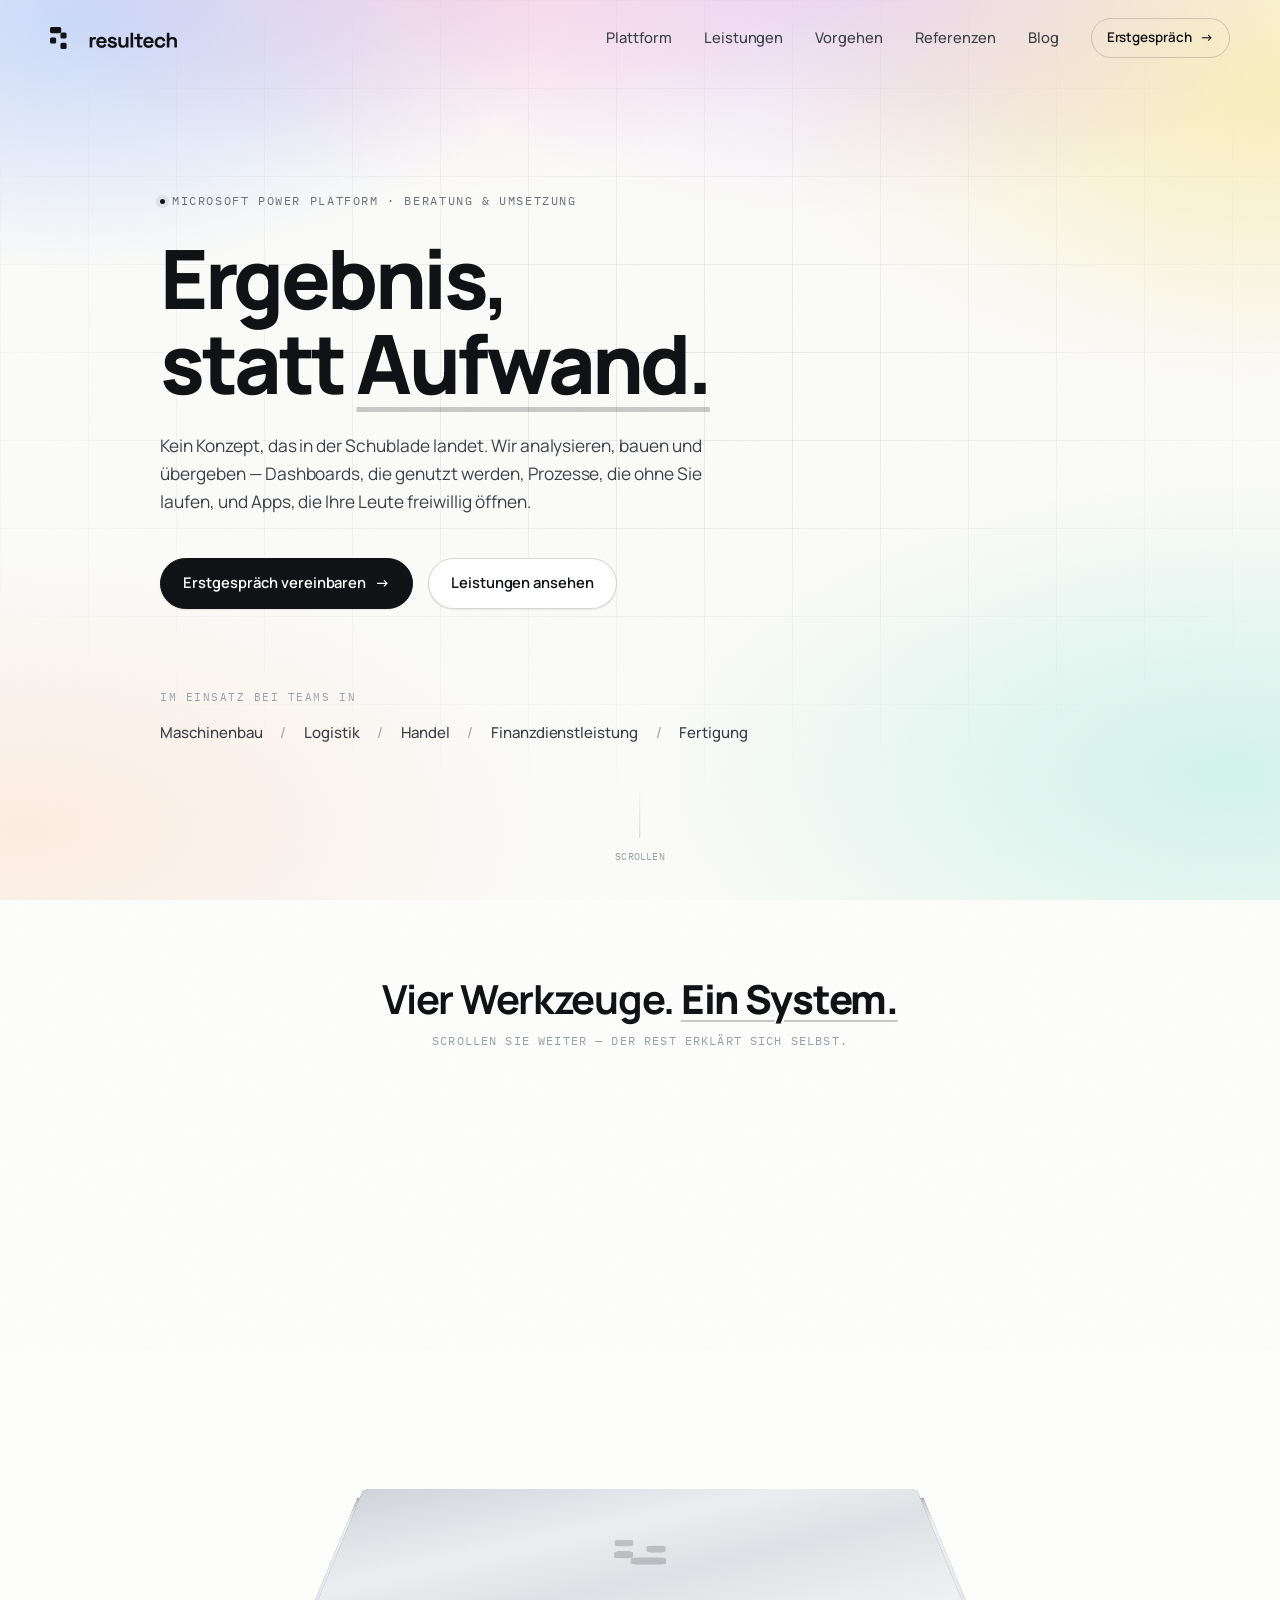
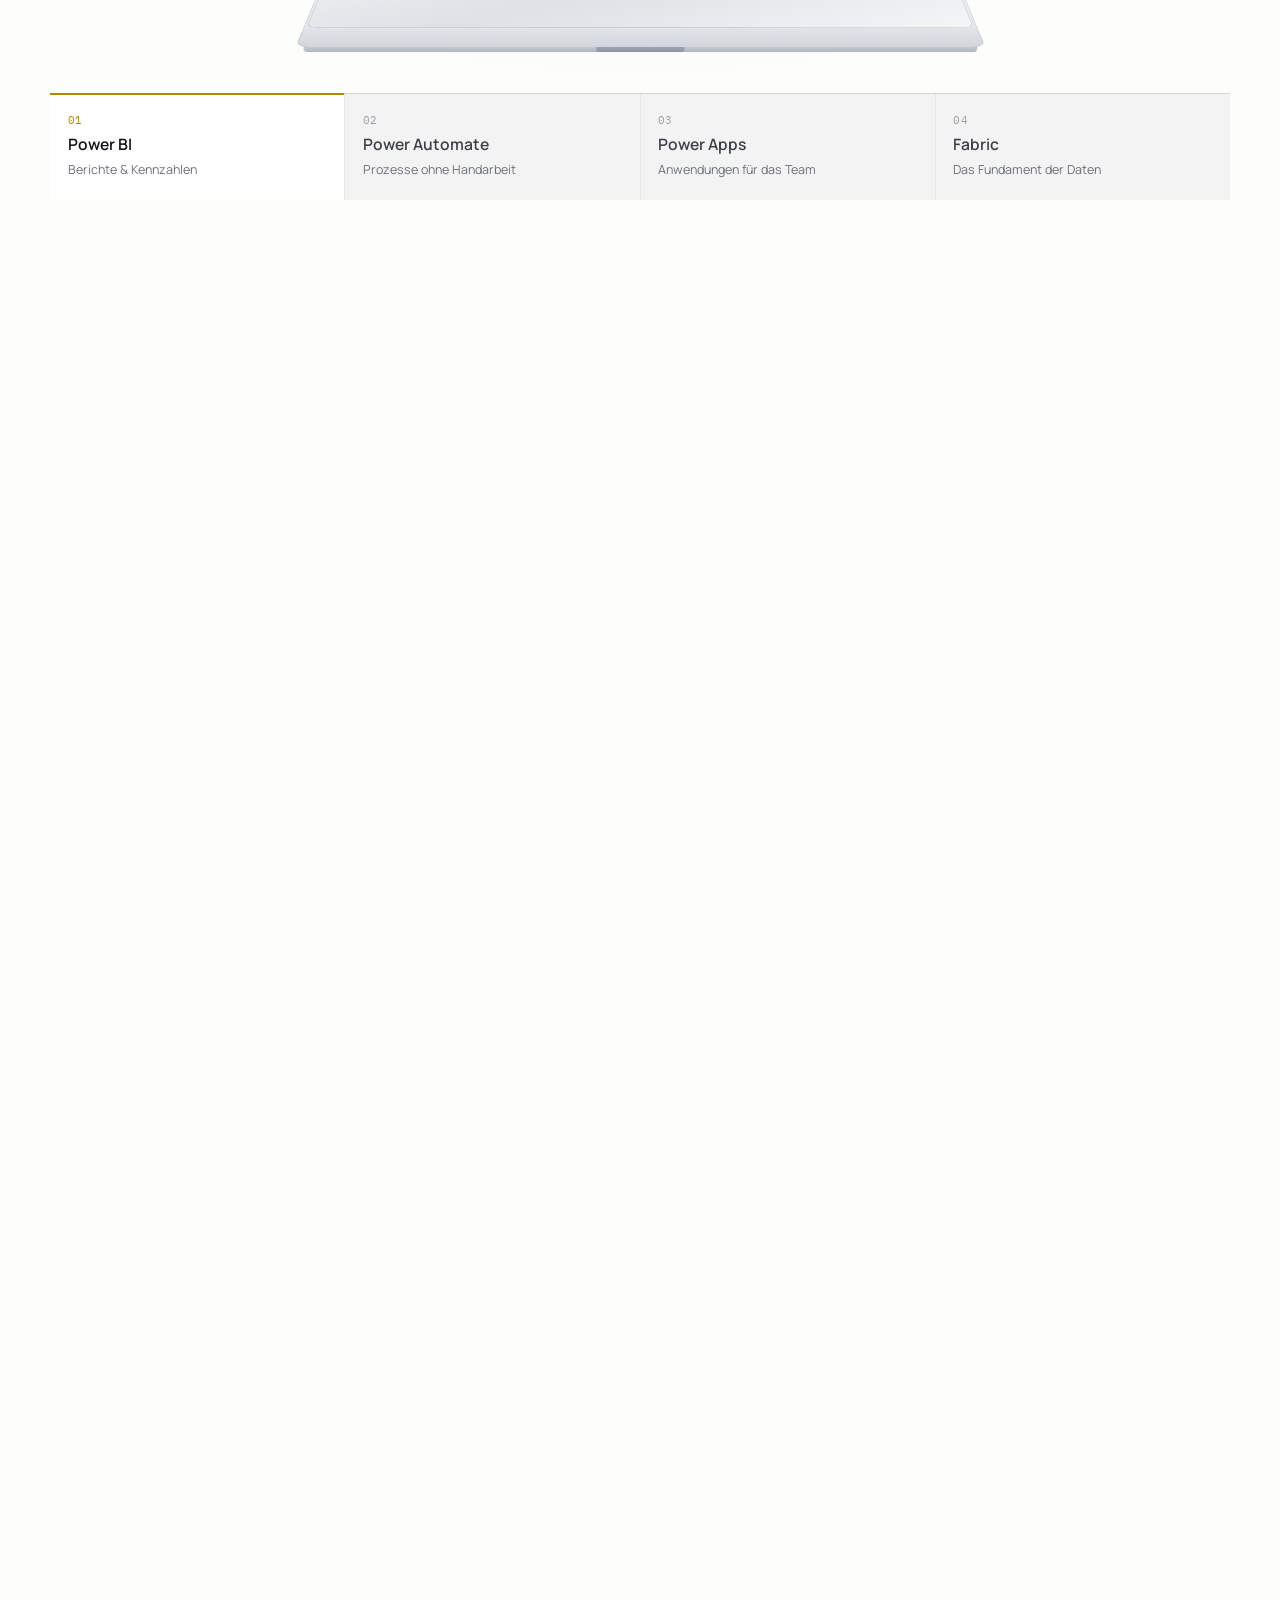
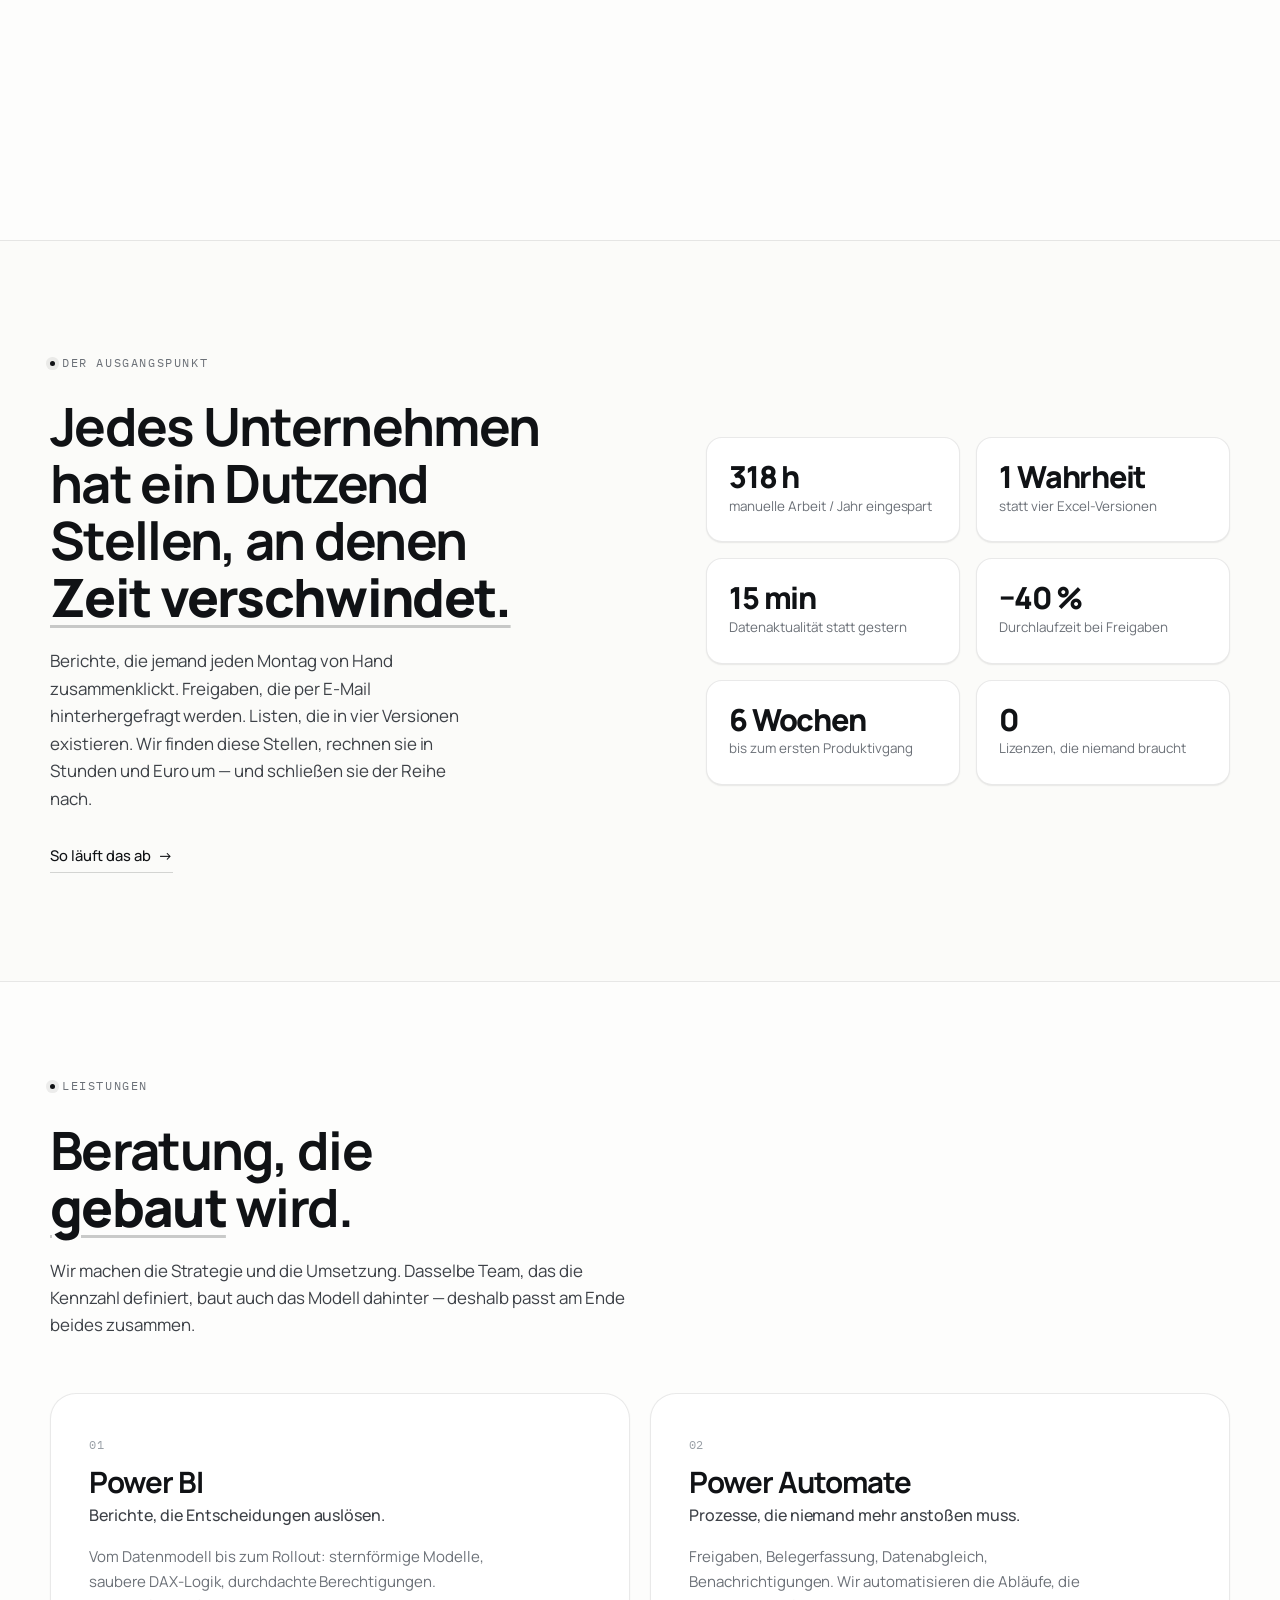
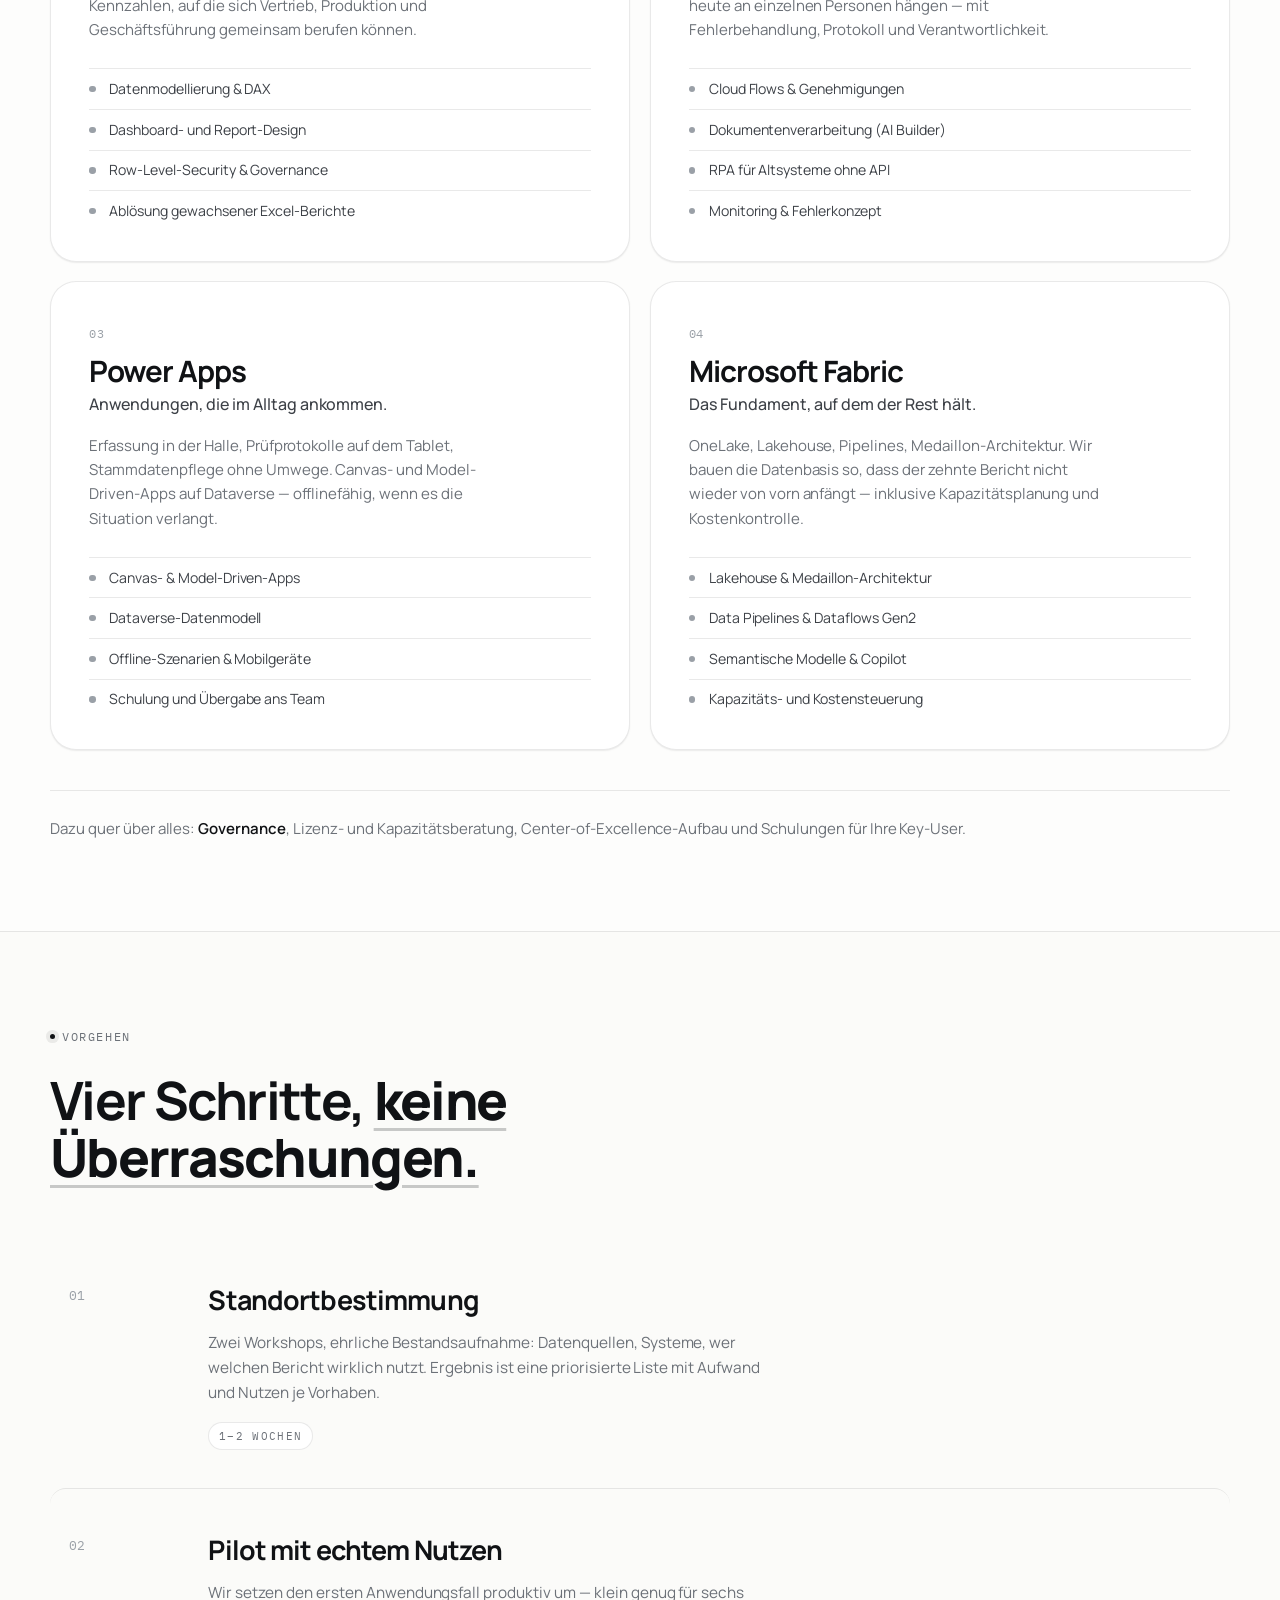
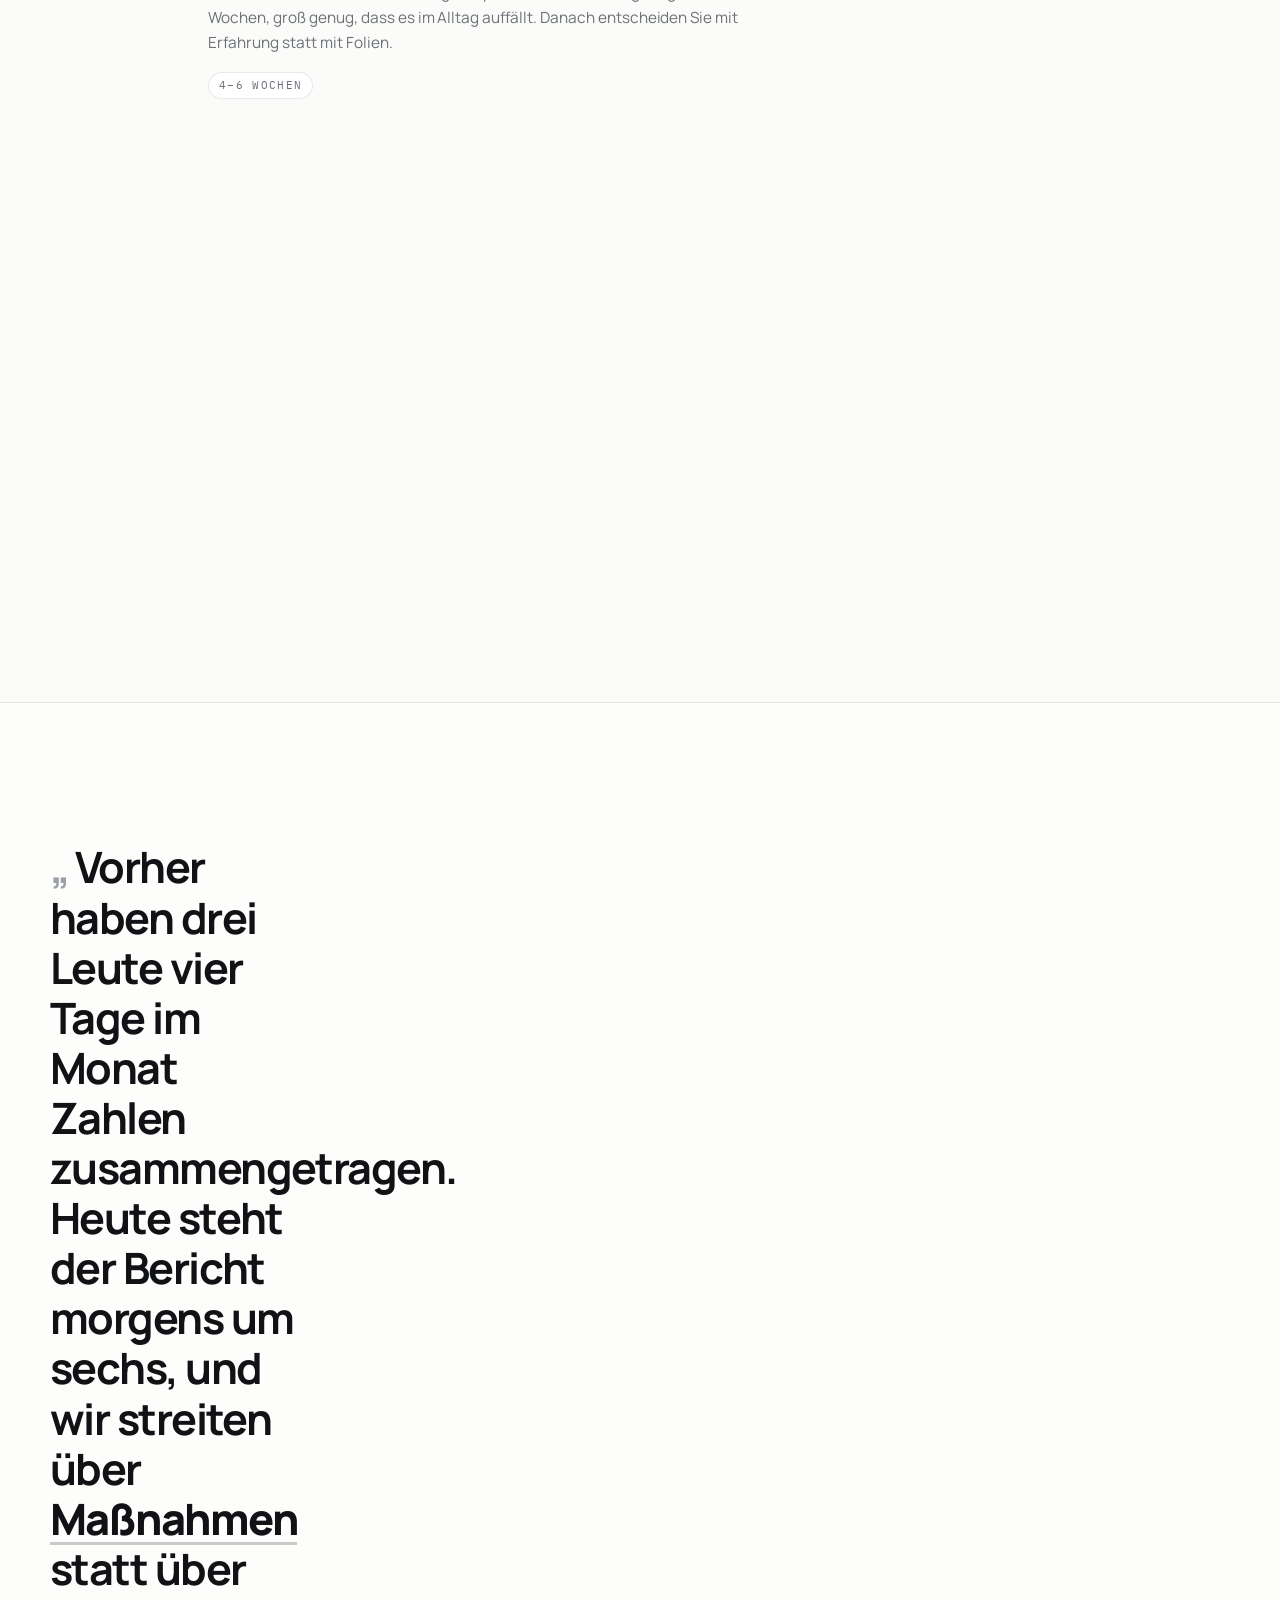
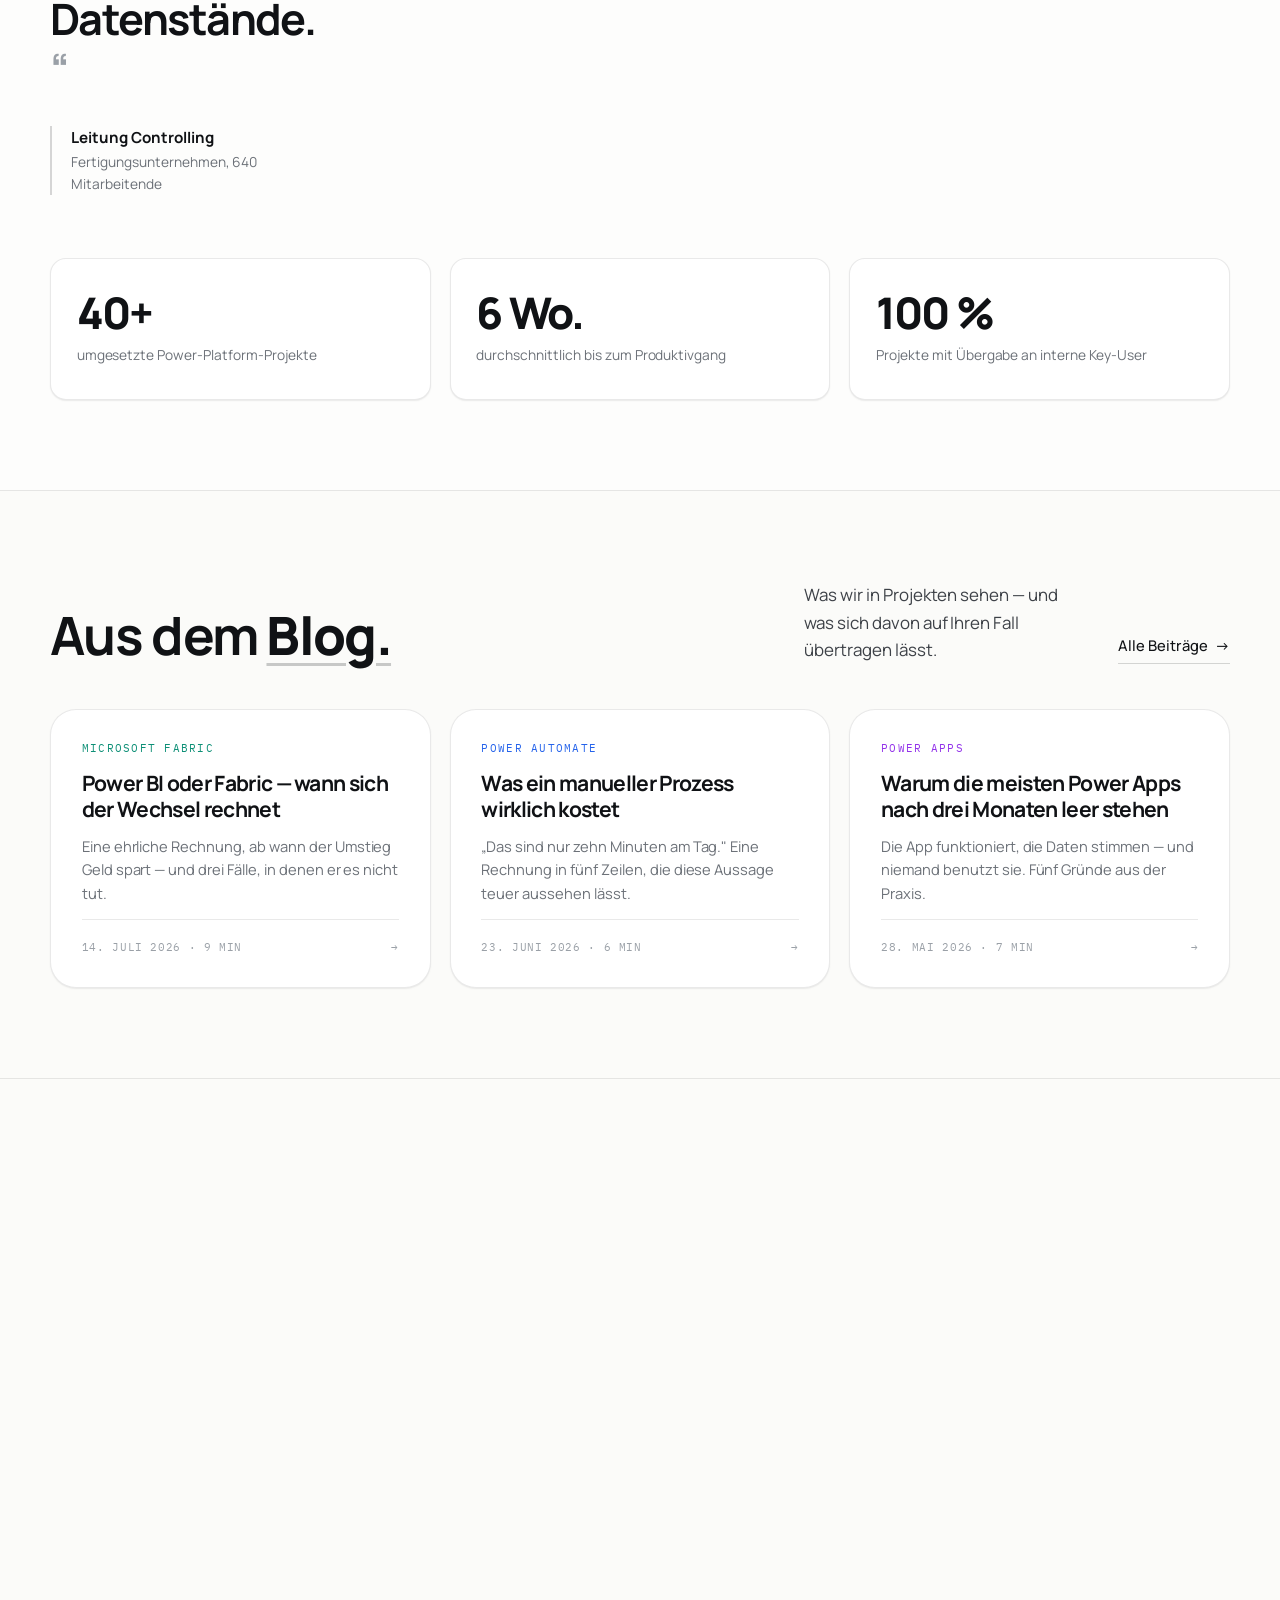
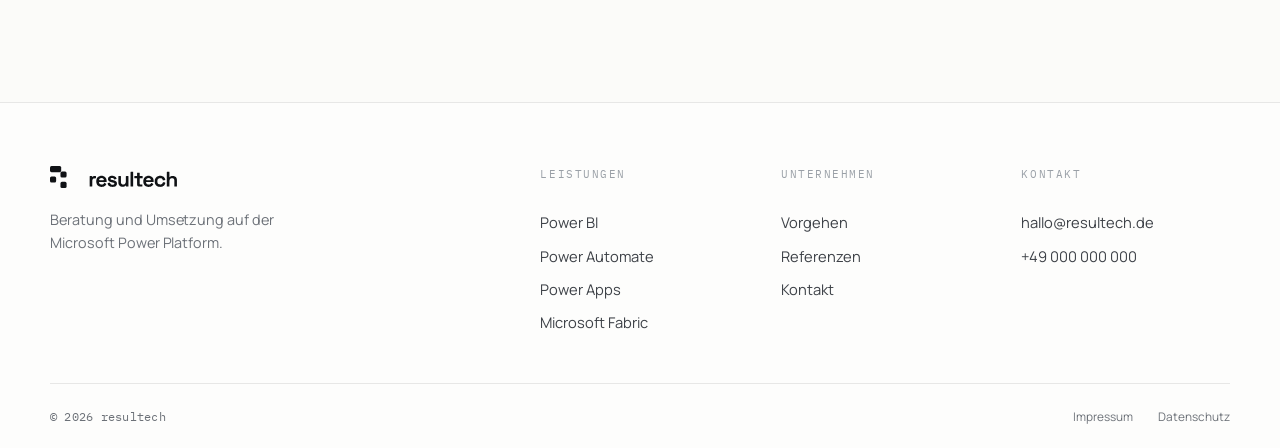
==== commit 5b34a3f3: "Hero-Claim: "Ergebnis, statt Aufwand" Neue Headline statt "Wir verwandeln Excel-Chaos in laufende Sy" ====
--- a/index.html
+++ b/index.html
@@ -9,7 +9,7 @@
 
 <meta property="og:type" content="website">
 <meta property="og:title" content="resultech — Power Platform: Beratung und Umsetzung">
-<meta property="og:description" content="Wir verwandeln Excel-Chaos in laufende Systeme. Power BI, Power Automate, Power Apps, Fabric.">
+<meta property="og:description" content="Ergebnis, statt Aufwand. Power BI, Power Automate, Power Apps, Fabric.">
 <meta property="og:locale" content="de_DE">
 
 <link rel="preconnect" href="https://fonts.googleapis.com">
@@ -73,8 +73,8 @@
     </p>
 
     <h1 class="hero__title">
-      <span class="hero__line reveal hero-in" style="--d:.09s">Wir verwandeln Excel-Chaos</span>
-      <span class="hero__line reveal hero-in" style="--d:.18s">in <em>laufende Systeme.</em></span>
+      <span class="hero__line reveal hero-in" style="--d:.09s">Ergebnis,</span>
+      <span class="hero__line reveal hero-in" style="--d:.18s">statt <em>Aufwand.</em></span>
     </h1>
 
     <p class="hero__lede reveal hero-in" style="--d:.3s">
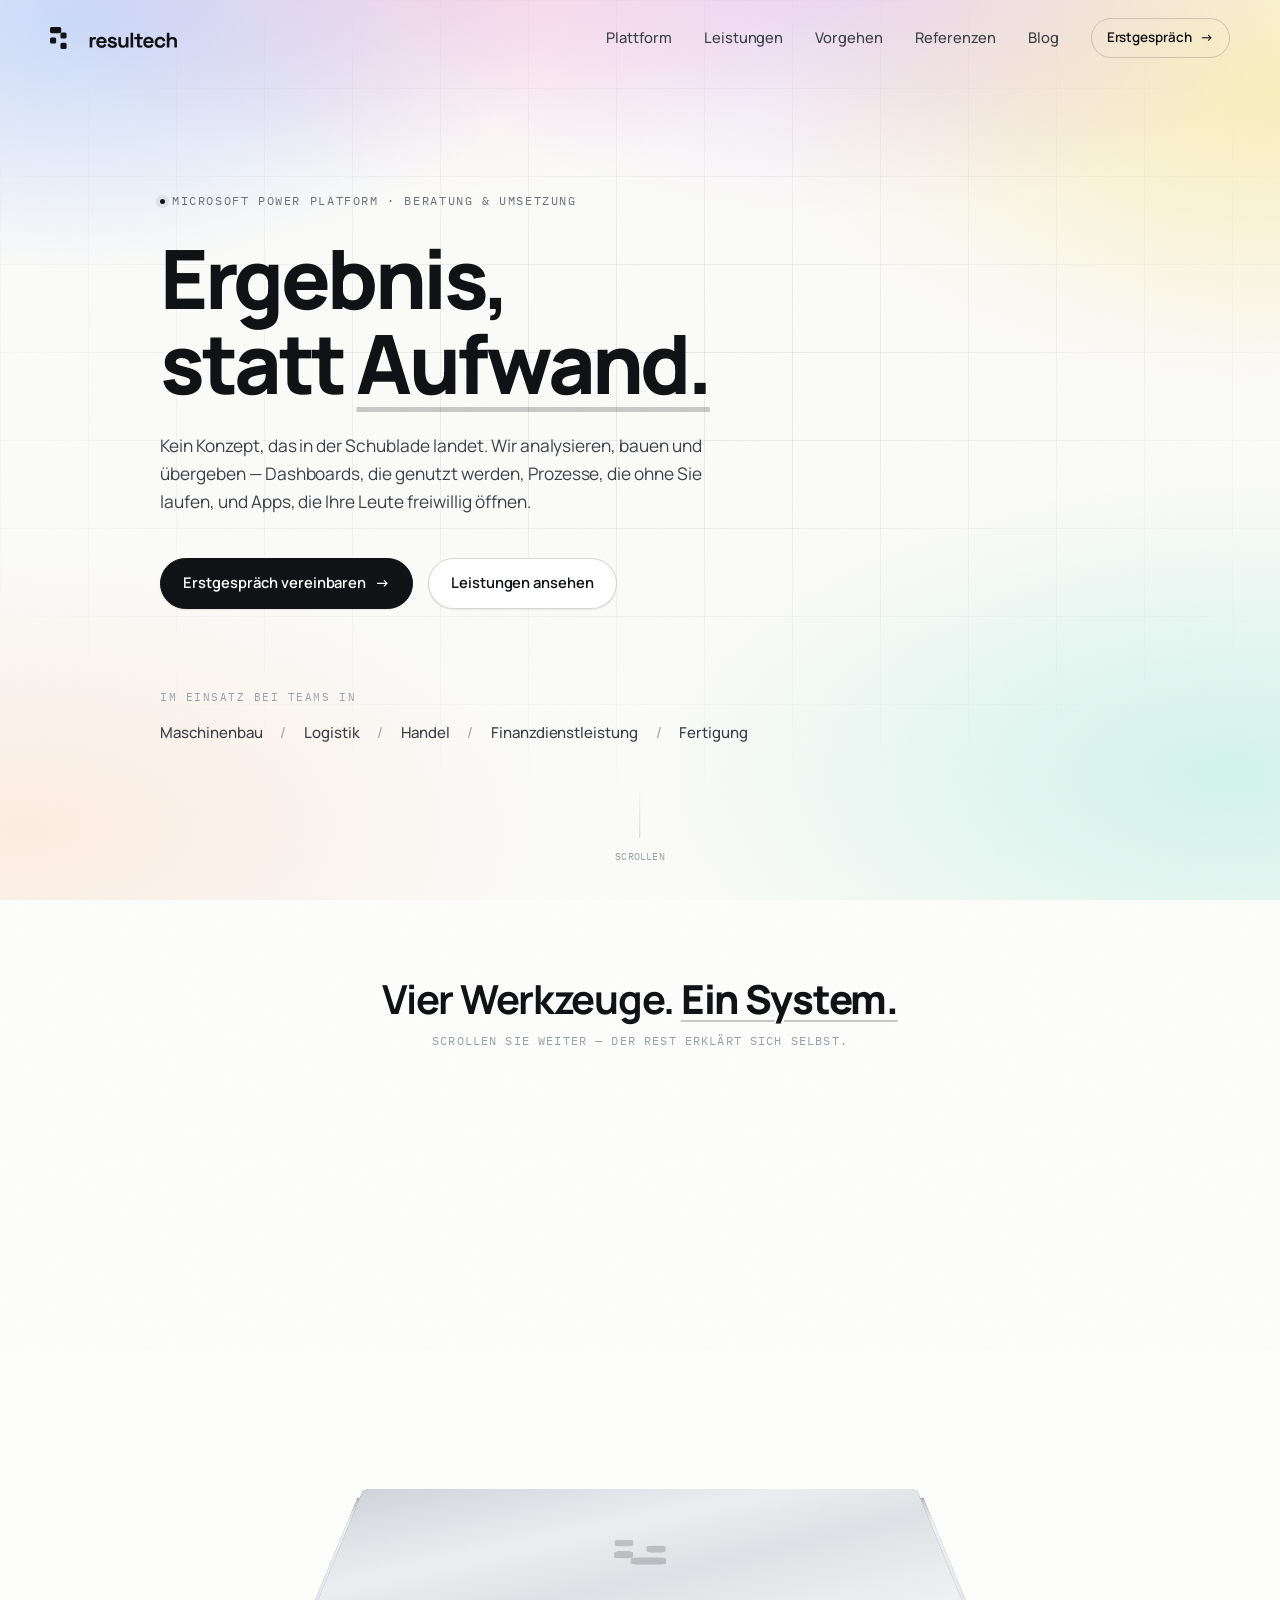
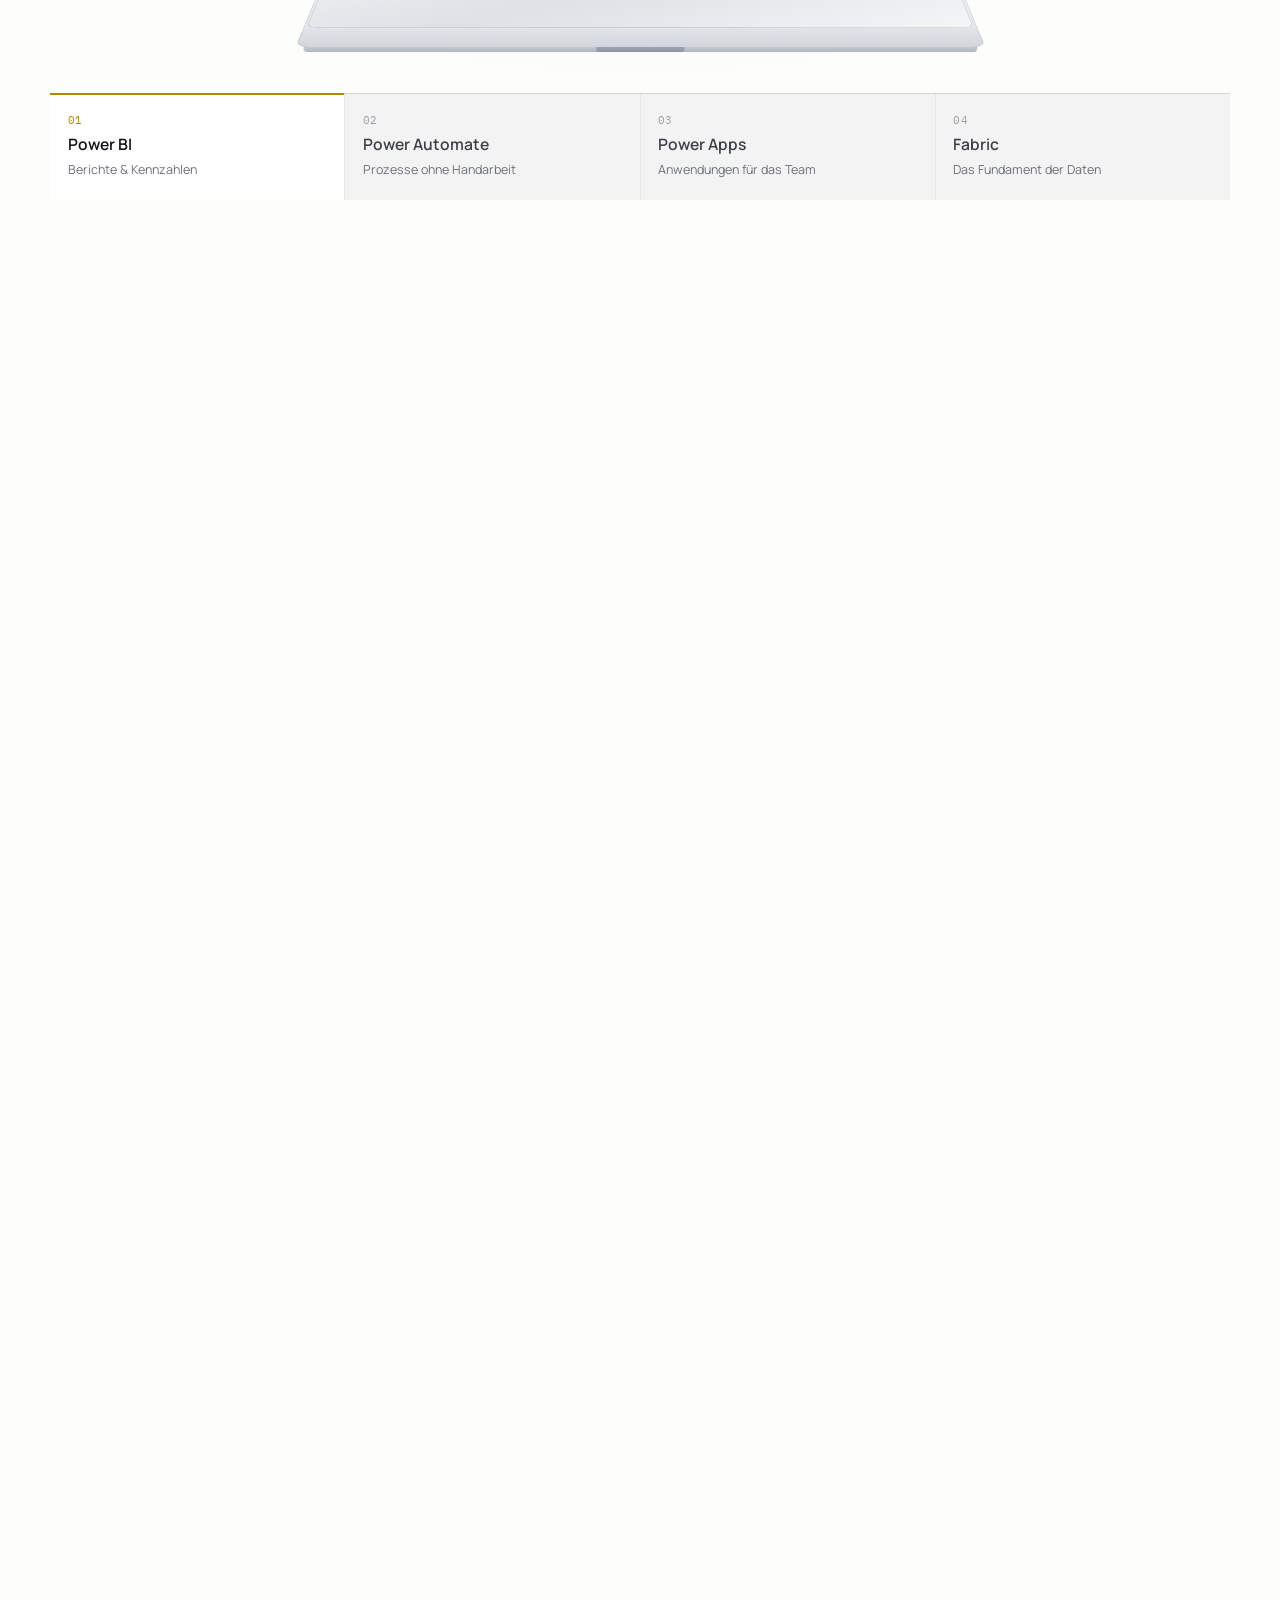
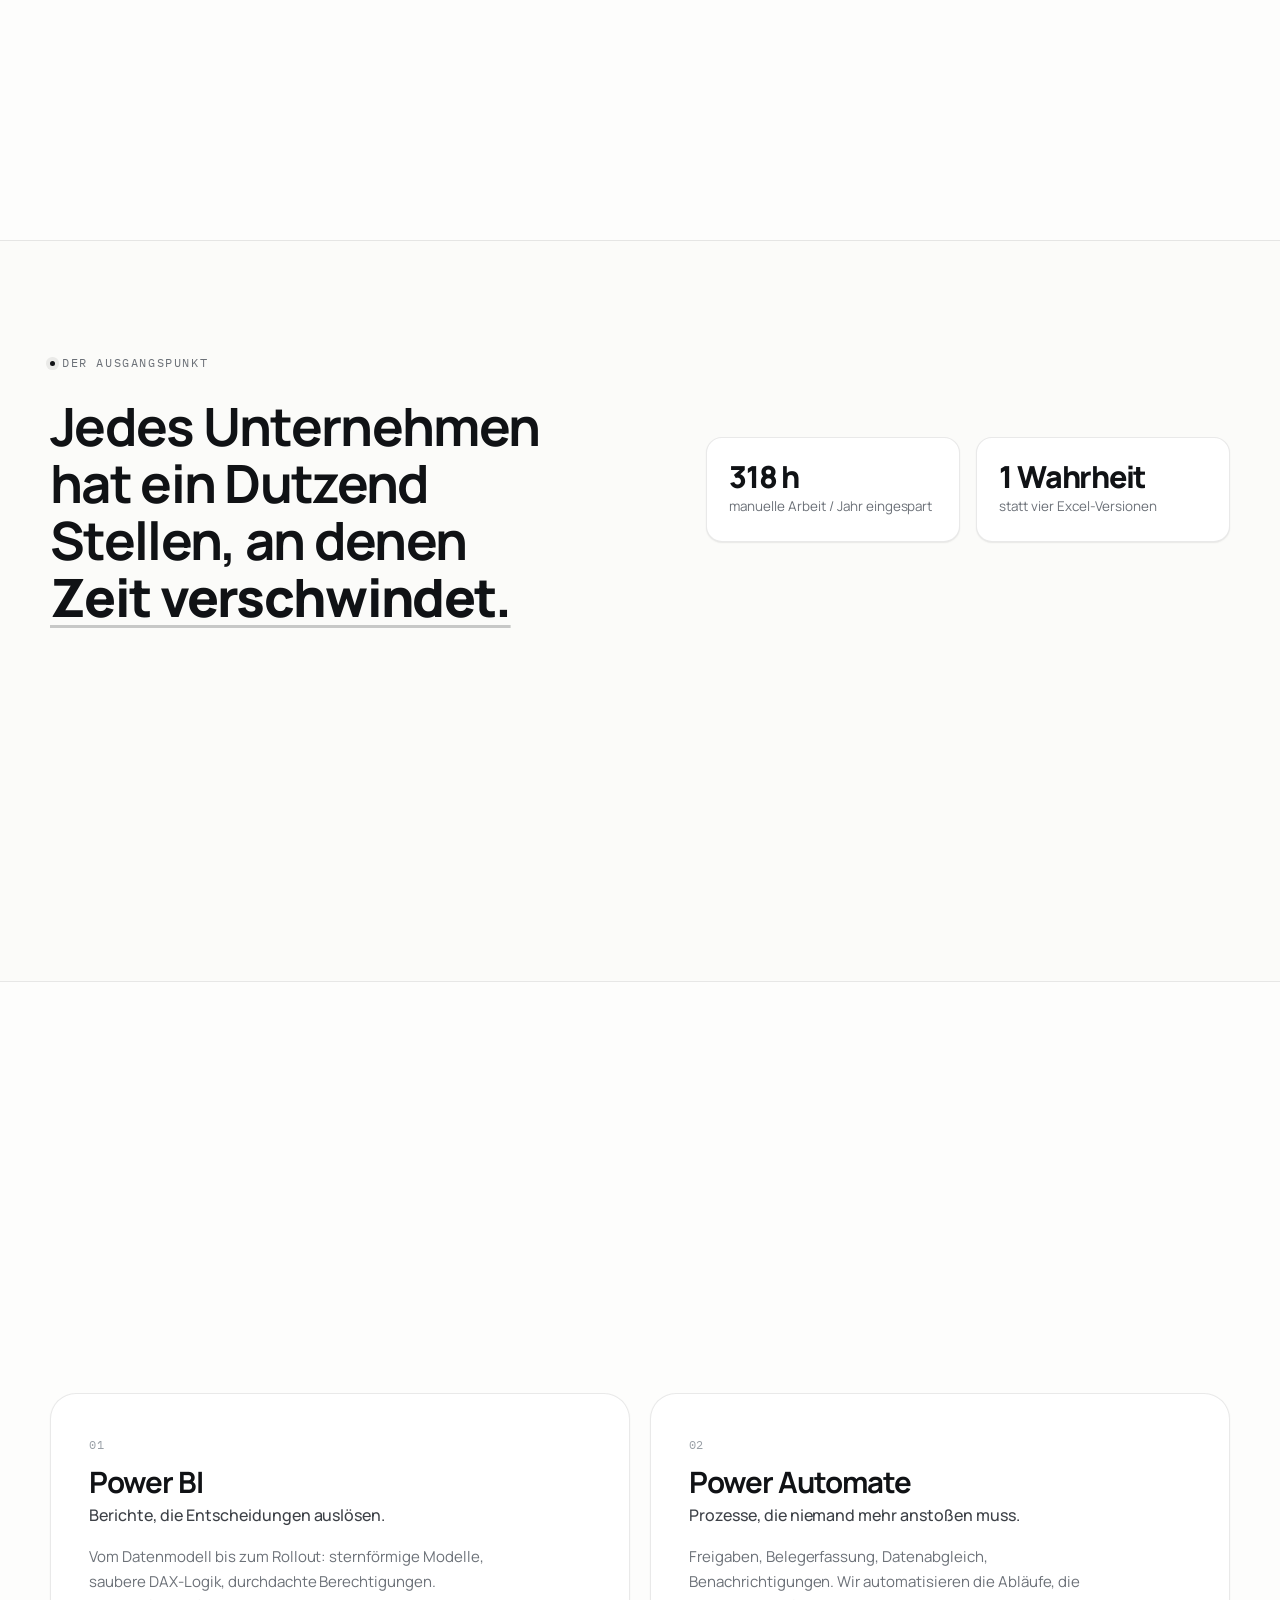
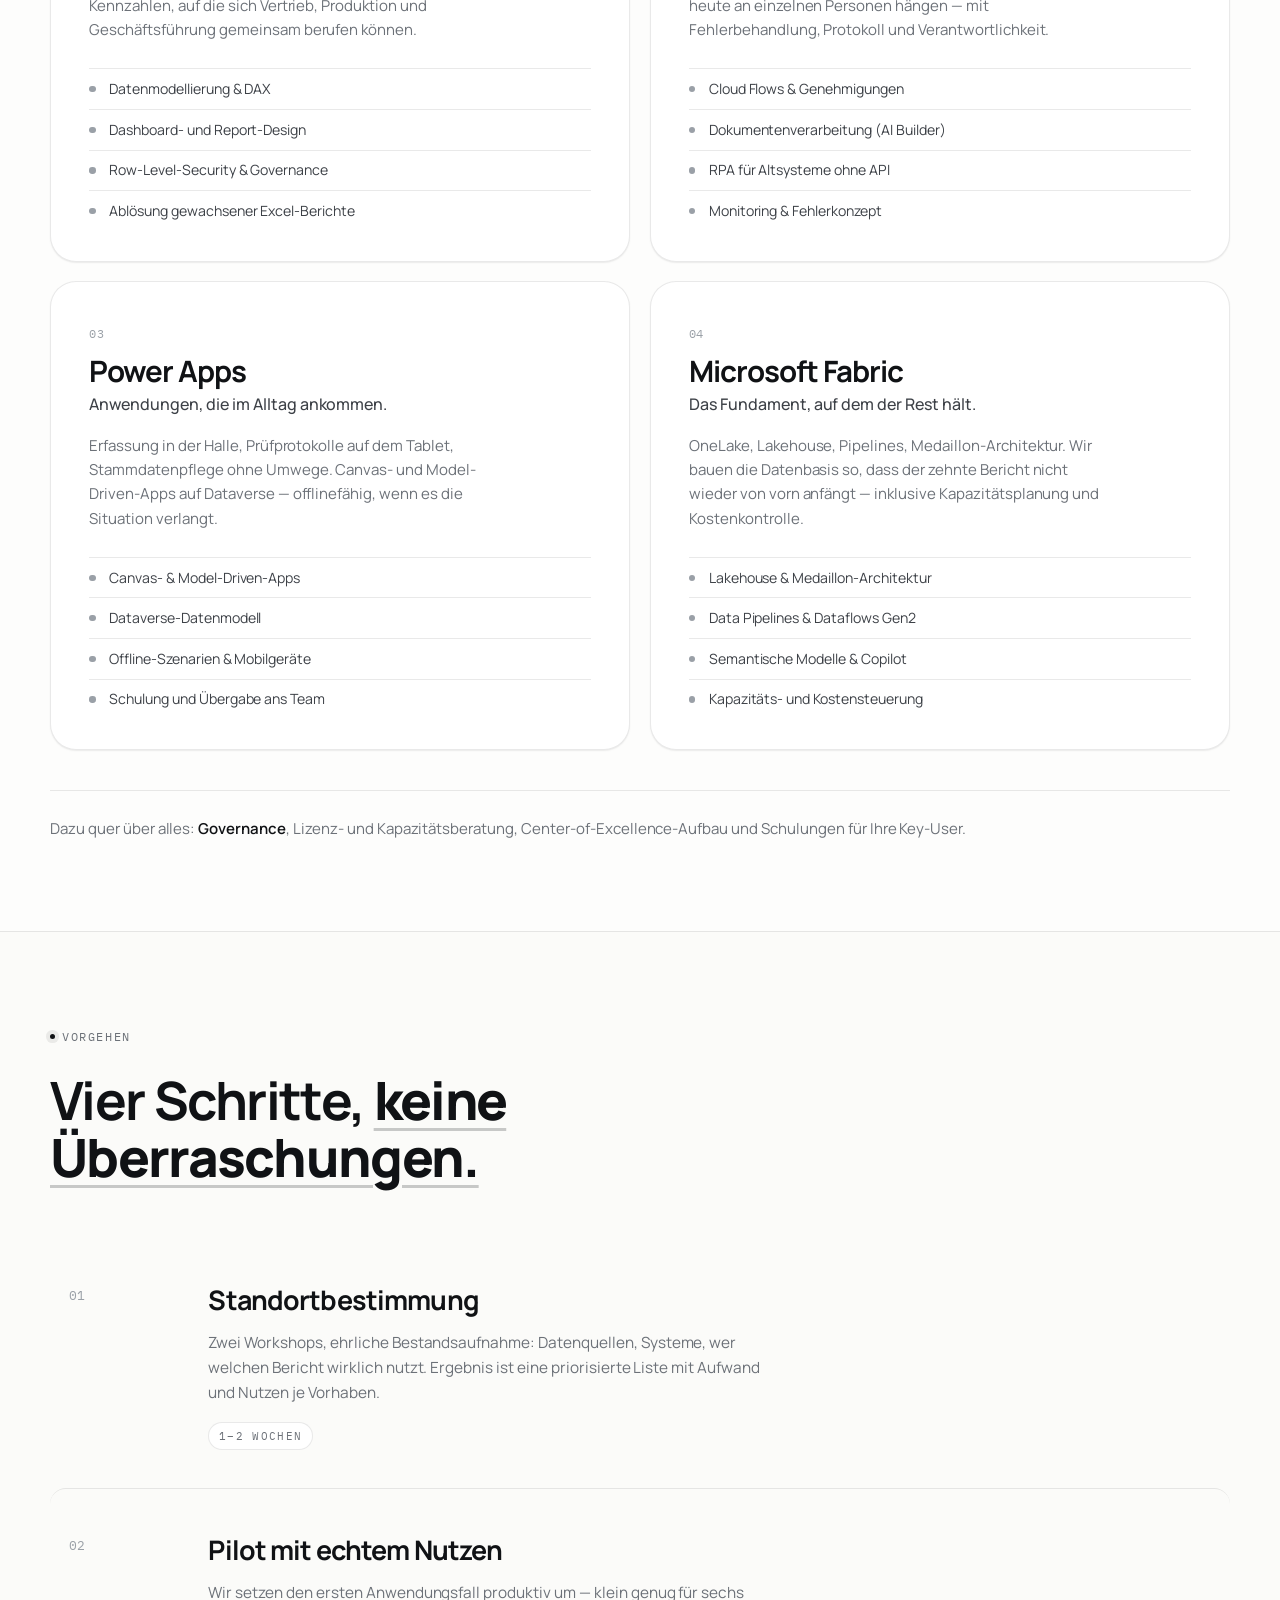
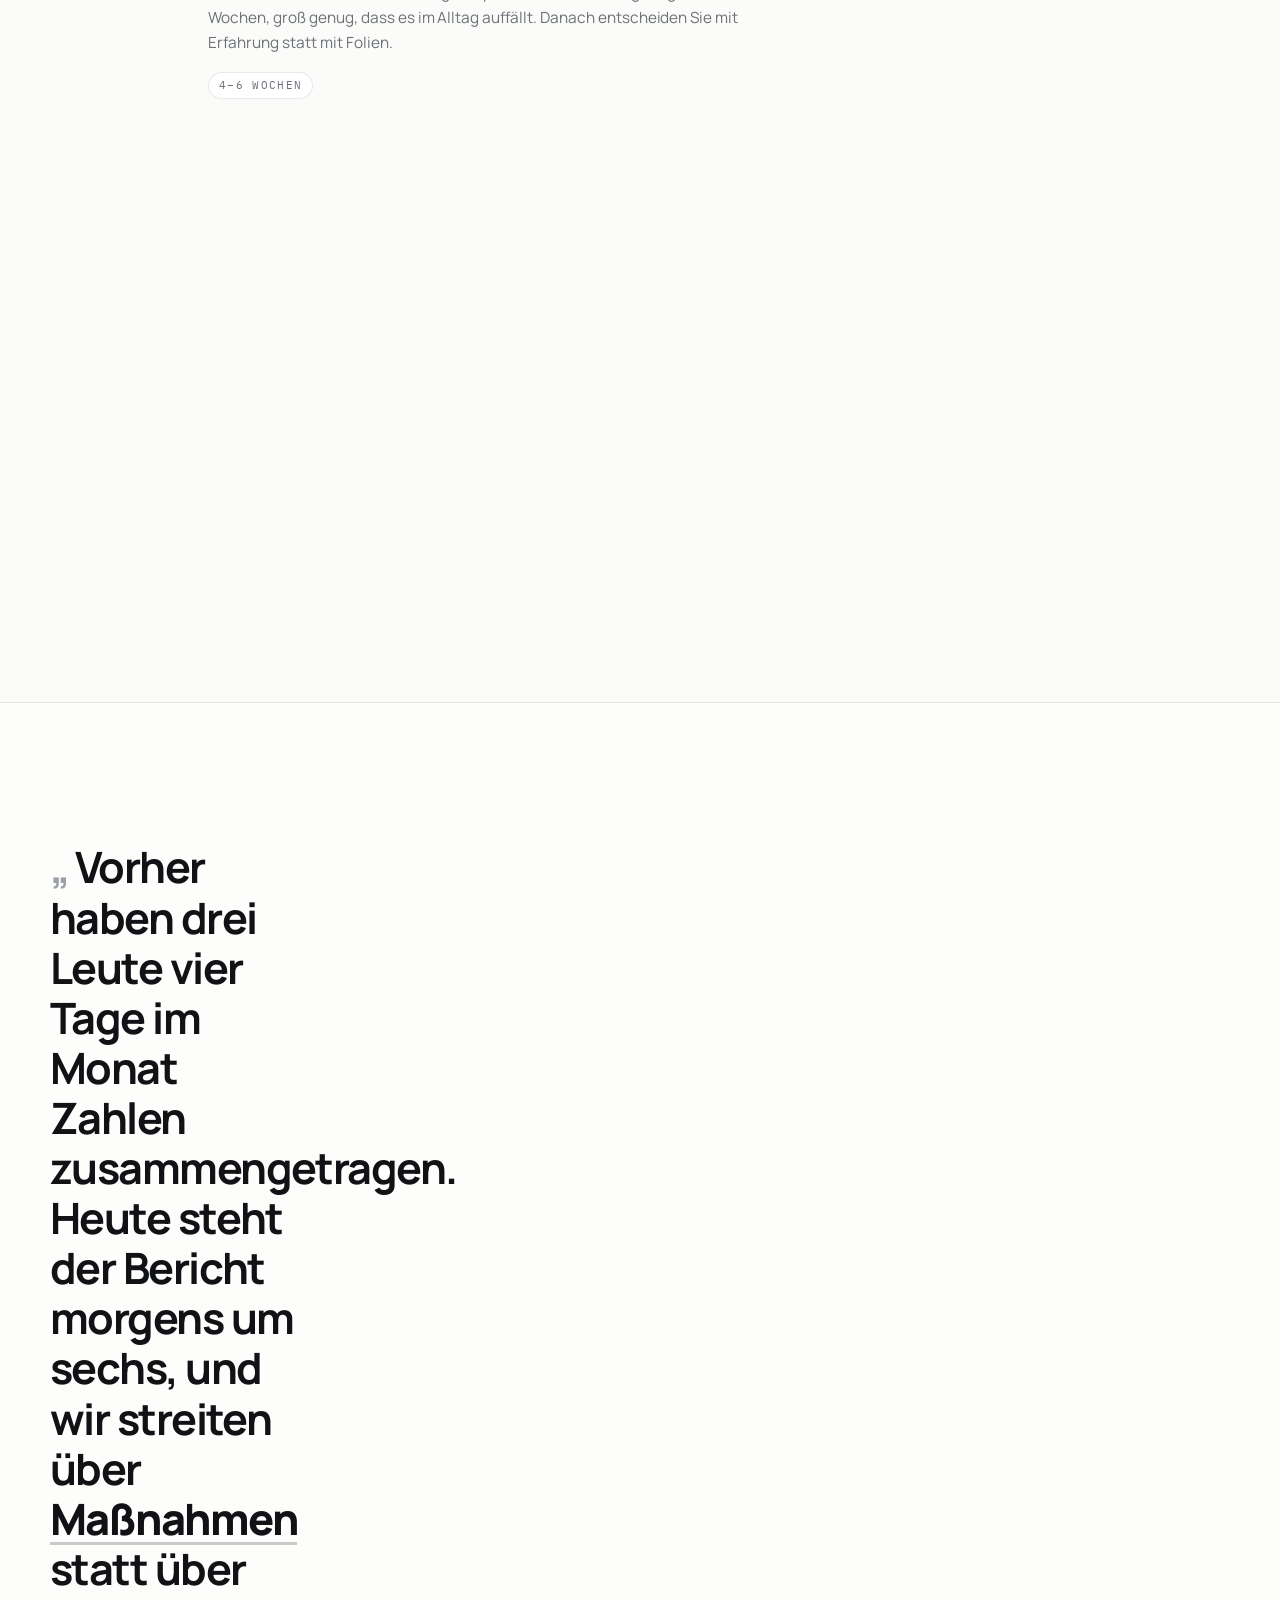
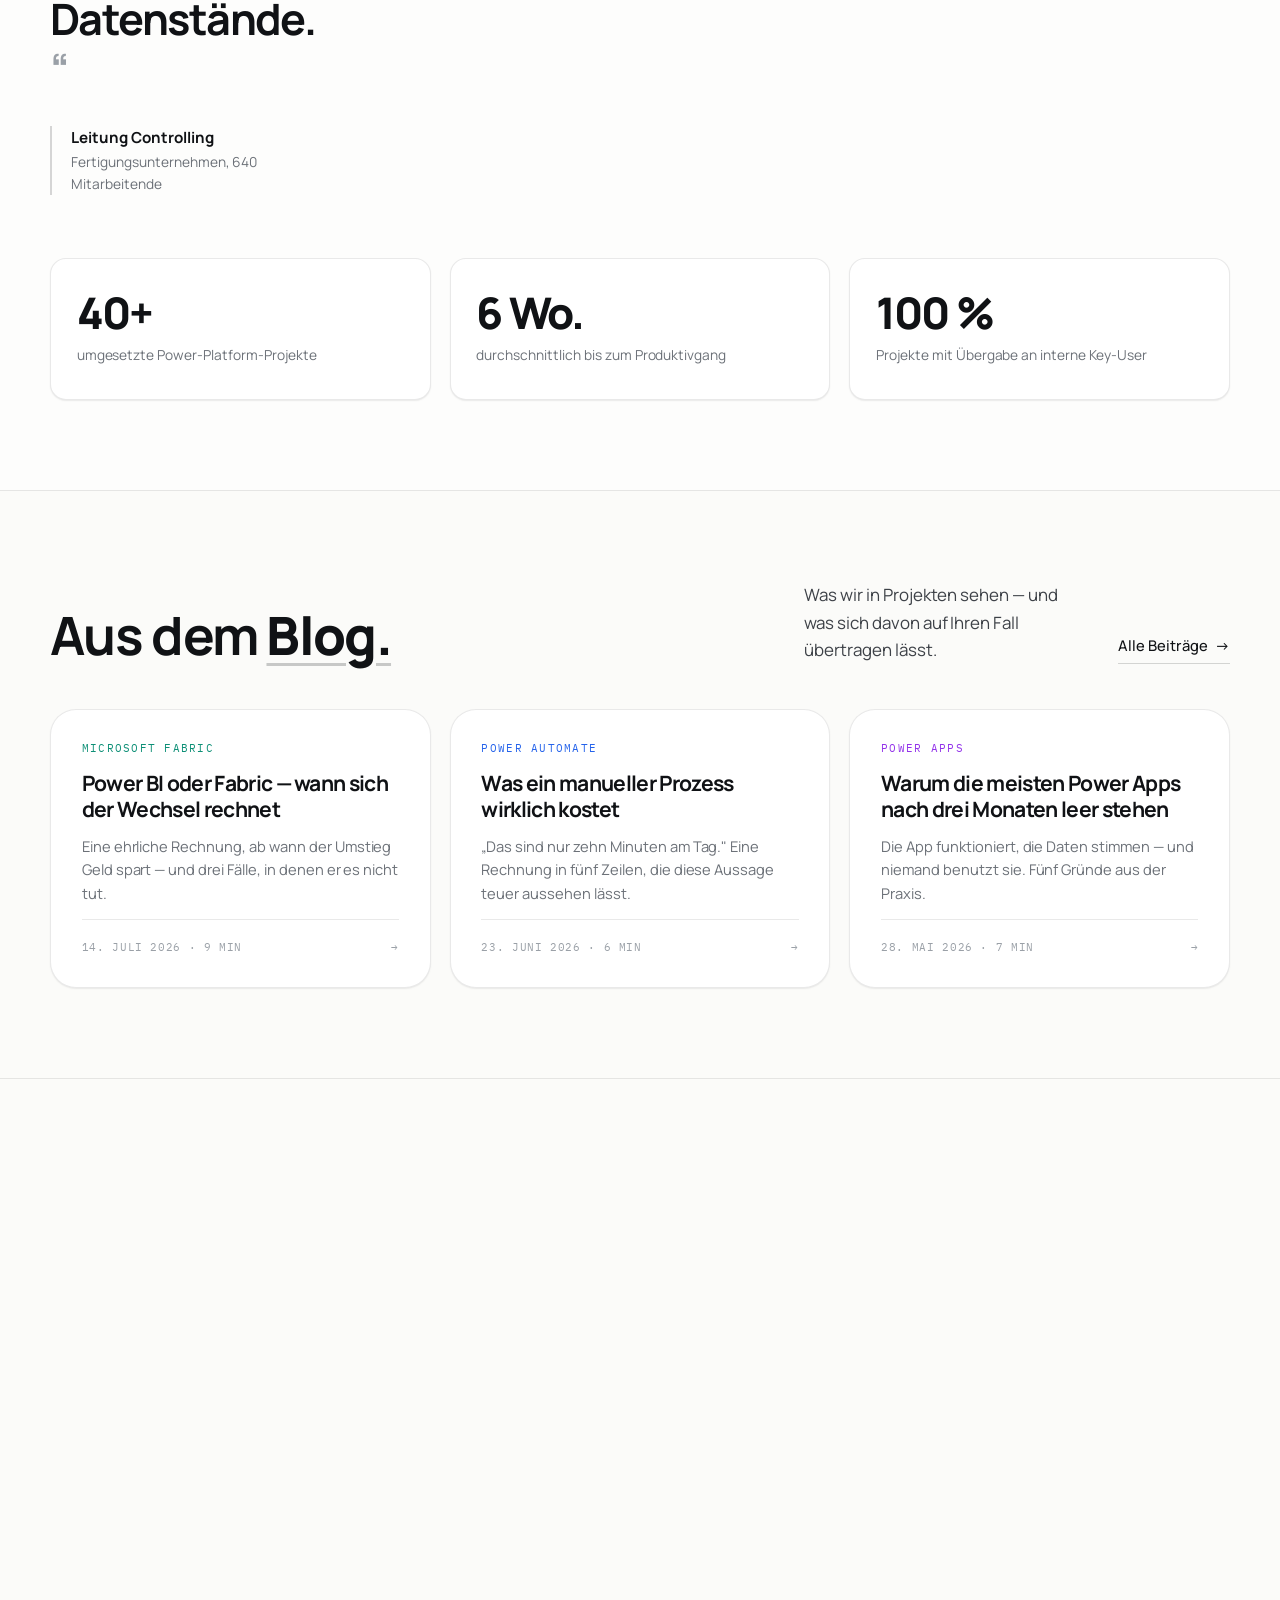
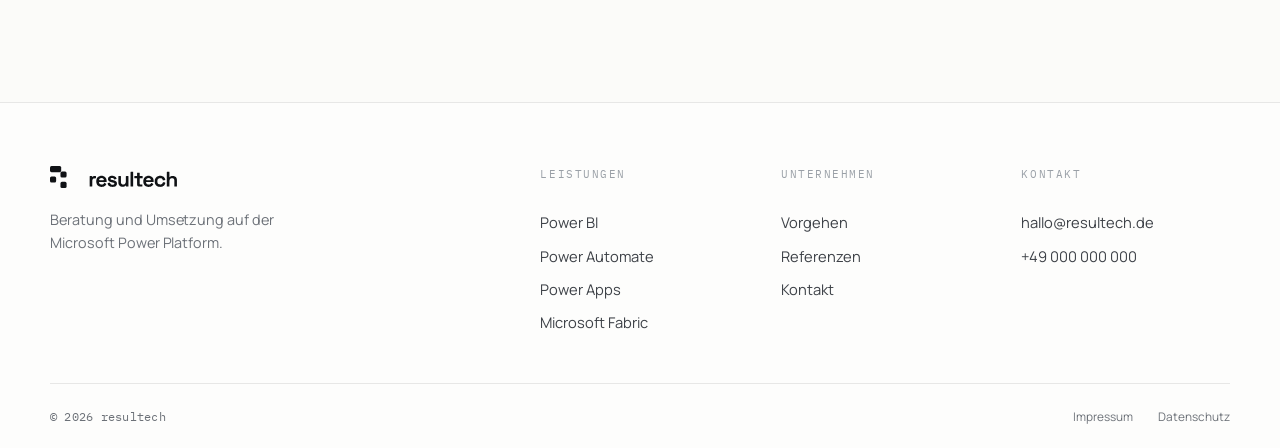
==== commit 572208ba: "Preloader: Logo wandert per FLIP zum Nav-Logo, dann Hero-Kaskade Ersetzt die Kachel-Auflösung: die f" ====
--- a/index.html
+++ b/index.html
@@ -23,7 +23,6 @@
 
 <!-- ══════════ PRELOADER — Logo-Intro, nur Startseite ══════════ -->
 <div class="preloader" id="preloader" aria-hidden="true">
-  <div class="preloader__tiles" aria-hidden="true"></div>
   <div class="preloader__mark">
     <svg class="preloader__icon" viewBox="0 0 190.08 252.07" fill="currentColor" aria-hidden="true">
       <rect x="0" y="0" width="128.1" height="70.25" rx="17.36"></rect>
--- a/styles.css
+++ b/styles.css
@@ -1422,37 +1422,39 @@
    PRELOADER — Logo-Intro beim ersten Aufruf der Startseite.
    Ablauf: die vier Icon-Blöcke setzen sich gestaffelt zusammen
    (zentriert) → das Icon rutscht nach links, der Schriftzug
-   blendet daneben ein → kurze Pause → ein Kachelraster löst sich
-   wellenartig vom Logo nach außen auf und gibt die fertig
-   geladene Seite frei. Einmal pro Sitzung, entfällt bei
-   prefers-reduced-motion.
-   ============================================================ */
+   blendet daneben ein → kurze Pause → die fertige Marke schrumpft
+   und wandert exakt auf die Position des echten Nav-Logos (per
+   JS mit dessen gemessener Position/Größe berechnet) → sobald sie
+   dort „landet", blendet der Hintergrund aus und die Hero-Sektion
+   kaskadiert ein. Einmal pro Sitzung, entfällt bei
+   prefers-reduced-motion. Hintergrund und Gitter sind identisch
+   zur Seite selbst (body-Verlauf + .hero__grid-Muster), damit der
+   Übergang nahtlos wirkt. */
 
 .preloader{
   position:fixed; inset:0; z-index:10000;
-  background:var(--paper);
   display:grid; place-items:center;
-}
-
-/* Kachelraster — deckt die Seite wie der Preloader-Hintergrund ab,
-   damit beim Auflösen kein harter Farbsprung entsteht. Jede Kachel
-   bekommt von main.js ein --d (Verzögerung nach Abstand von der
-   Bildschirmmitte), dadurch läuft die Auflösung als Welle vom Logo
-   nach außen statt als einzelner Kreis — kein Masken-Verlauf mehr,
-   der als heller Fleck sichtbar wäre, bevor die Auflösung beginnt. */
-.preloader__tiles{
-  position:absolute; inset:0; z-index:0;
-  display:grid; grid-template-columns:repeat(10,1fr); grid-template-rows:repeat(6,1fr);
-}
-.preloader__tiles i{
-  background:var(--paper);
-  transform-origin:center;
-  transition:transform .5s cubic-bezier(.65,0,.35,1) var(--d,0s),
-             opacity .5s cubic-bezier(.65,0,.35,1) var(--d,0s);
-}
-.preloader.is-out .preloader__tiles i{
-  opacity:0; transform:scale(.22) rotate(8deg);
-}
+  pointer-events:none;
+  background-color:var(--paper);
+  background-image:
+    radial-gradient(ellipse 62% 46% at 50% 42%, rgba(251,251,249,.93), rgba(251,251,249,0) 76%),
+    radial-gradient(ellipse 52% 40% at 6% 2%,   color-mix(in srgb,var(--flow-pure)   26%, transparent), transparent 70%),
+    radial-gradient(ellipse 46% 36% at 34% -4%, color-mix(in srgb,#FF8FC0            30%, transparent), transparent 70%),
+    radial-gradient(ellipse 50% 38% at 66% -2%, color-mix(in srgb,var(--apps-pure)   24%, transparent), transparent 70%),
+    radial-gradient(ellipse 56% 46% at 99% 10%, color-mix(in srgb,var(--bi-pure)     26%, transparent), transparent 72%),
+    radial-gradient(ellipse 60% 44% at 96% 86%, color-mix(in srgb,var(--fabric-pure) 20%, transparent), transparent 74%),
+    radial-gradient(ellipse 54% 40% at 2% 92%,  color-mix(in srgb,#FFB98A            22%, transparent), transparent 74%);
+  transition:opacity .3s ease;
+}
+.preloader::before{
+  content:''; position:absolute; inset:0; z-index:0;
+  background:
+    linear-gradient(to right, var(--line) 1px, transparent 1px) 0 0/88px 88px,
+    linear-gradient(to bottom, var(--line) 1px, transparent 1px) 0 0/88px 88px;
+  mask-image:radial-gradient(ellipse 85% 65% at 50% 42%, #000 12%, transparent 76%);
+  opacity:.85;
+}
+.preloader.is-out{ opacity:0; }
 
 /* Icon + Schriftzug als getrennte Flex-Kinder in einer zentrierten
    Reihe: solange das Wort width:0 hat, zentriert der Flexbox das
@@ -1463,9 +1465,14 @@
   position:relative; z-index:1;
   --mh:clamp(40px,5.6vw,56px);
   display:flex; align-items:center; justify-content:center;
-  transition:opacity .4s ease, transform .4s ease;
-}
-.preloader.is-out .preloader__mark{ opacity:0; transform:scale(1.06); }
+  transform-origin:center;
+  transition:transform .65s cubic-bezier(.7,0,.3,1);
+}
+/* Zielwerte (--tx/--ty/--ts) werden von main.js aus der gemessenen
+   Position des echten Nav-Logos berechnet, bevor is-land gesetzt wird. */
+.preloader.is-land .preloader__mark{
+  transform:translate(var(--tx,0px), var(--ty,0px)) scale(var(--ts,1));
+}
 .preloader__icon{
   display:block; flex:0 0 auto;
   height:var(--mh); width:calc(var(--mh) * 190.08 / 252.07);
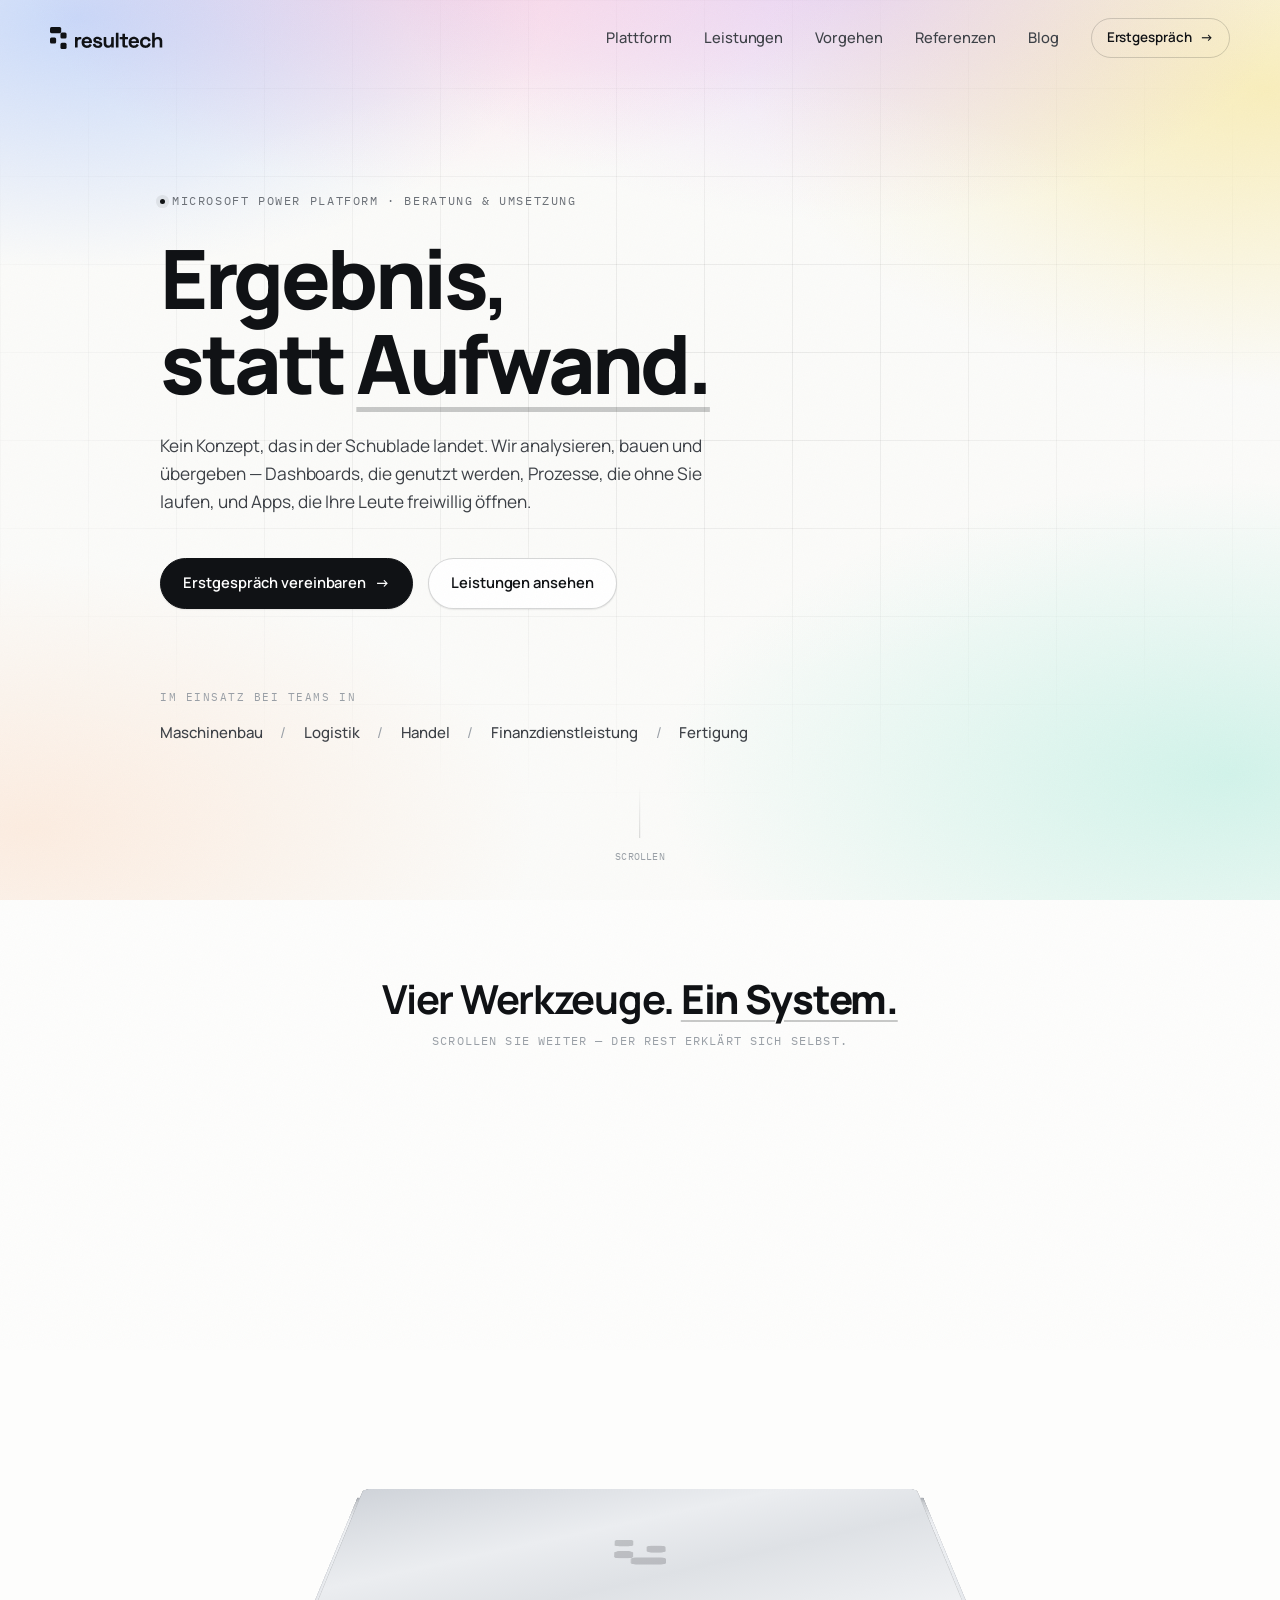
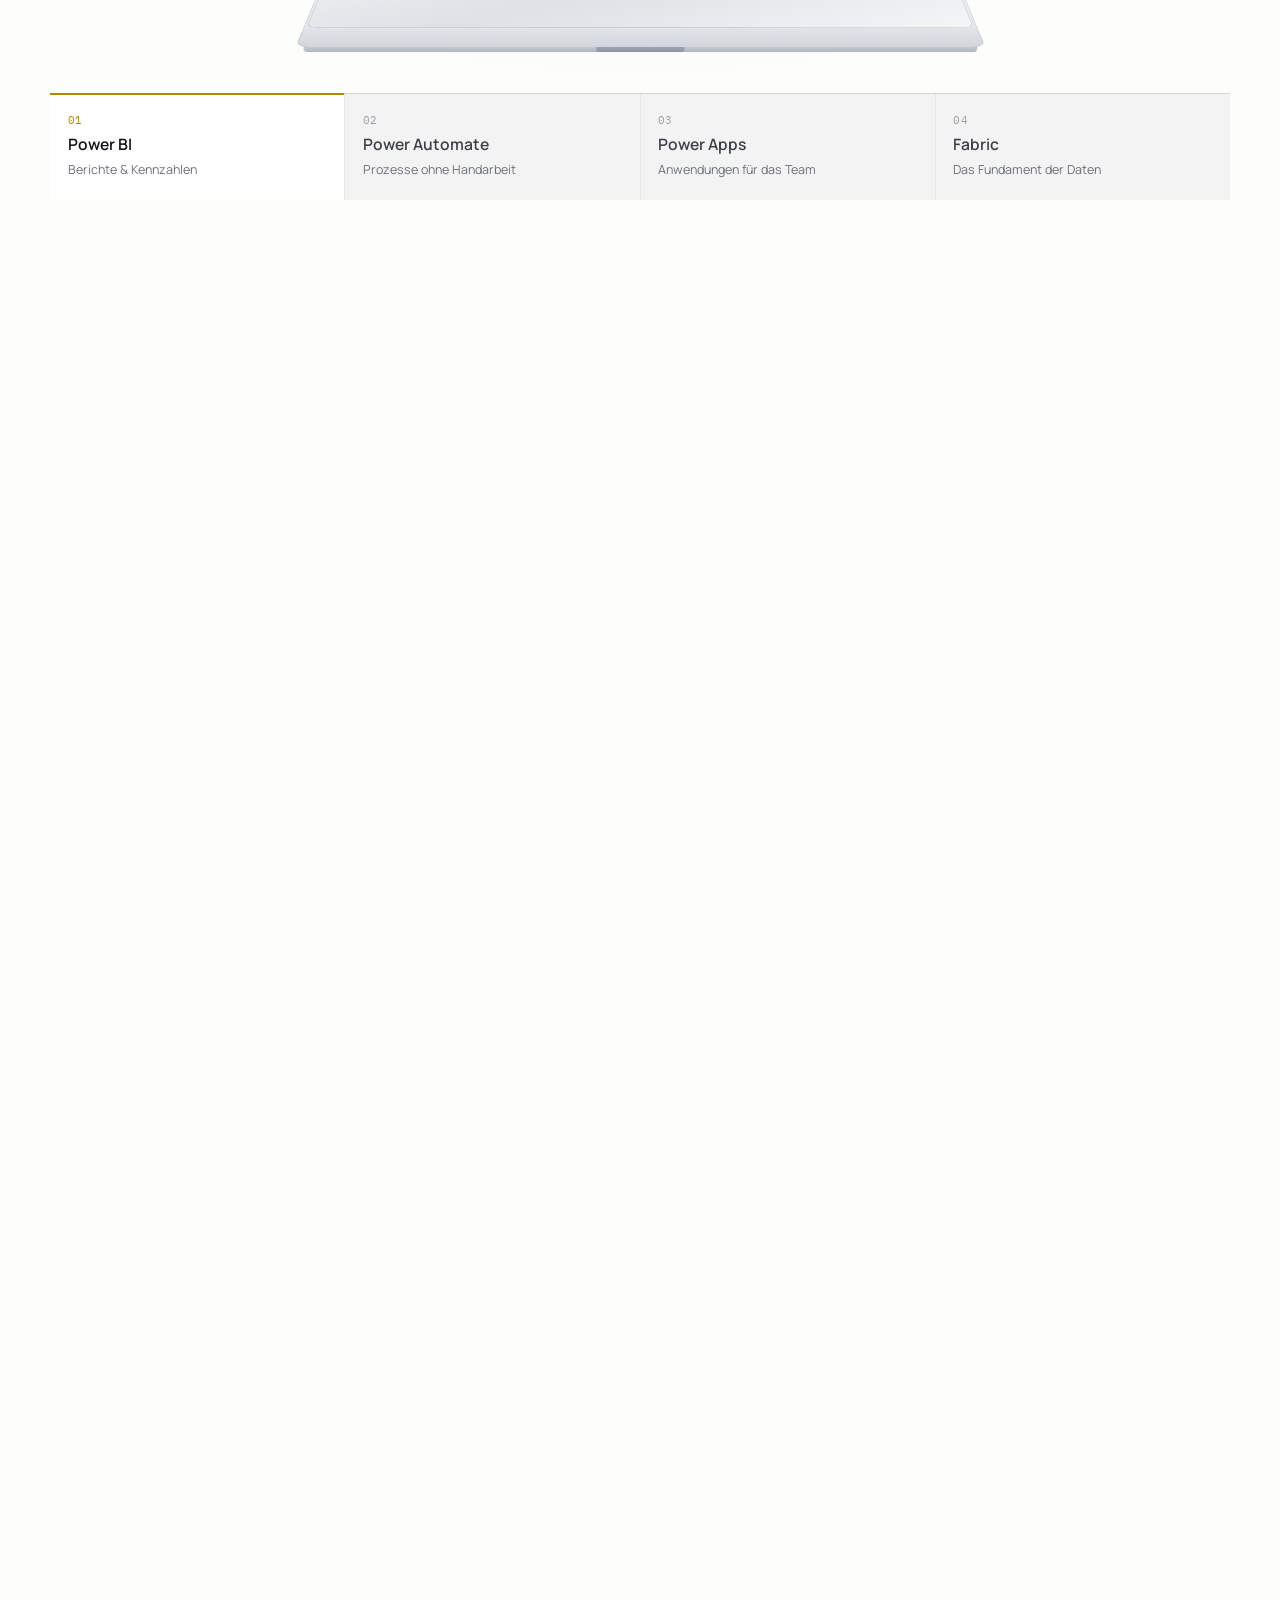
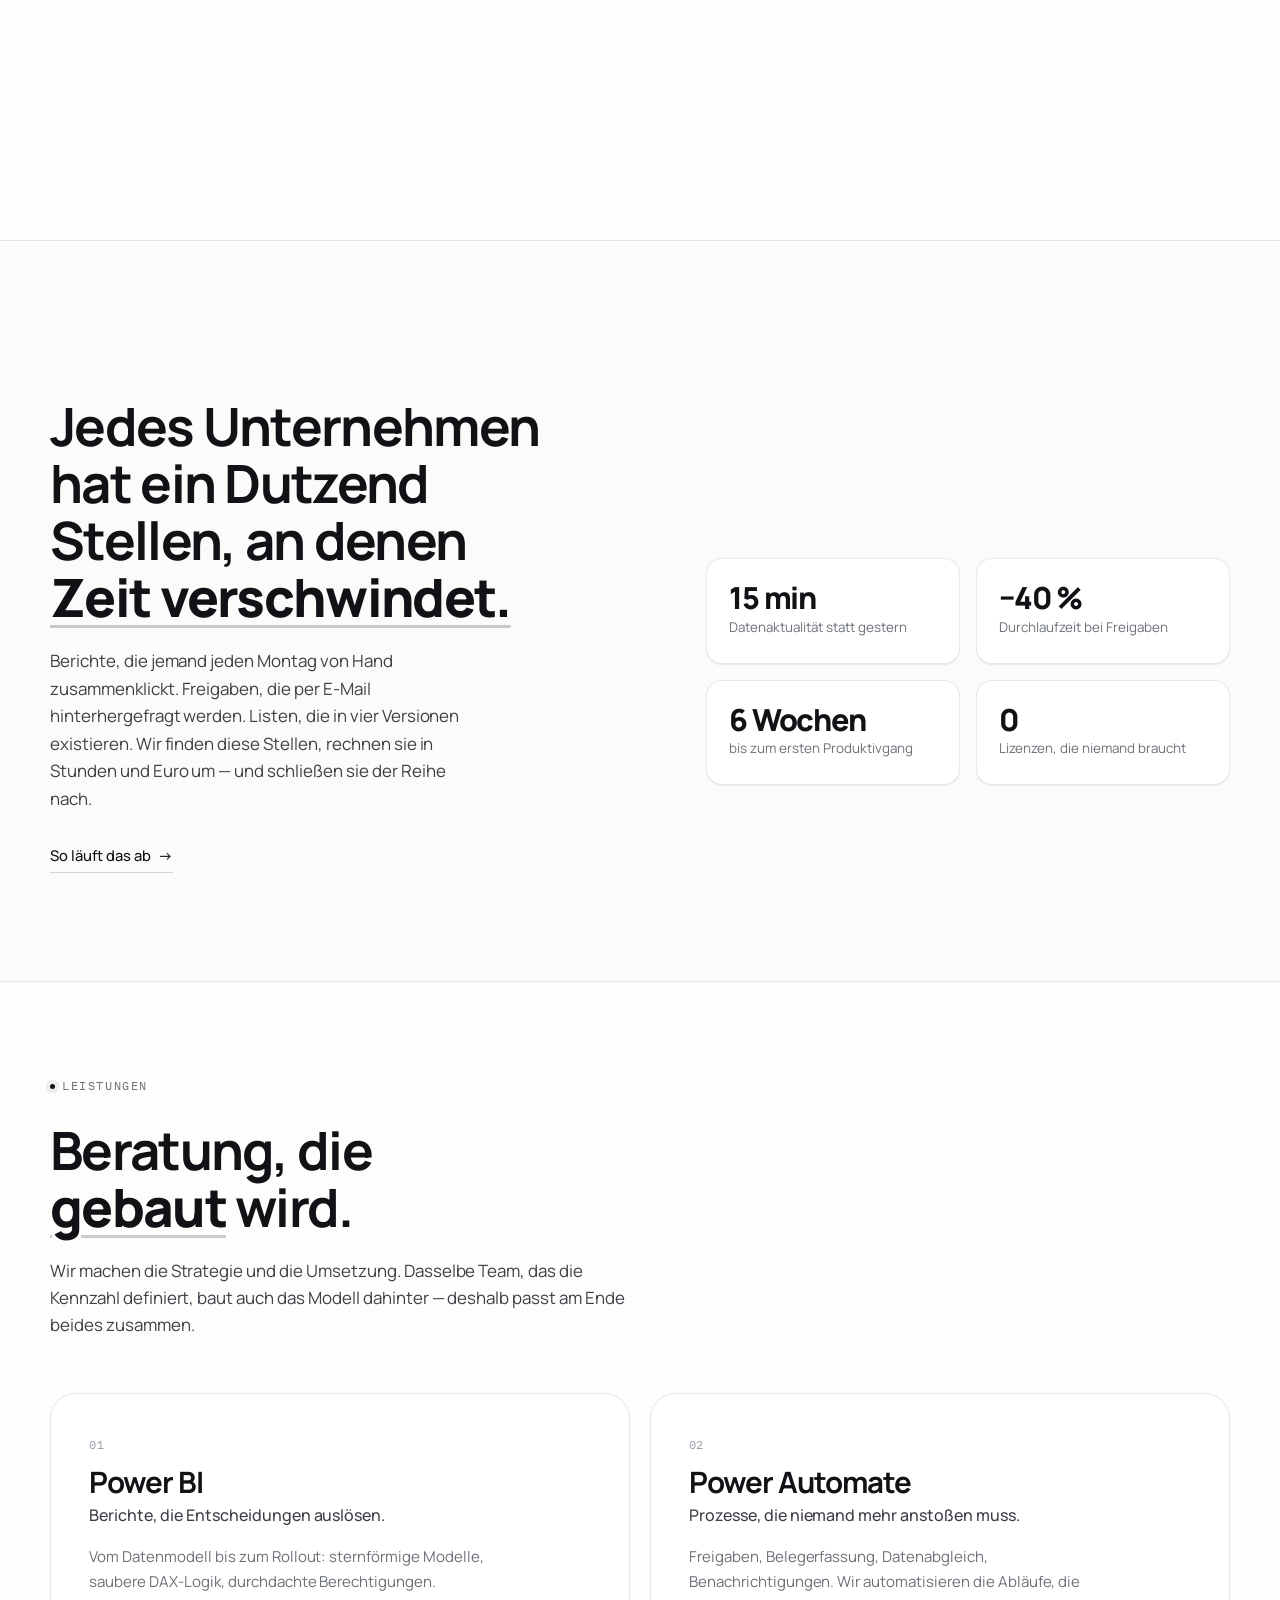
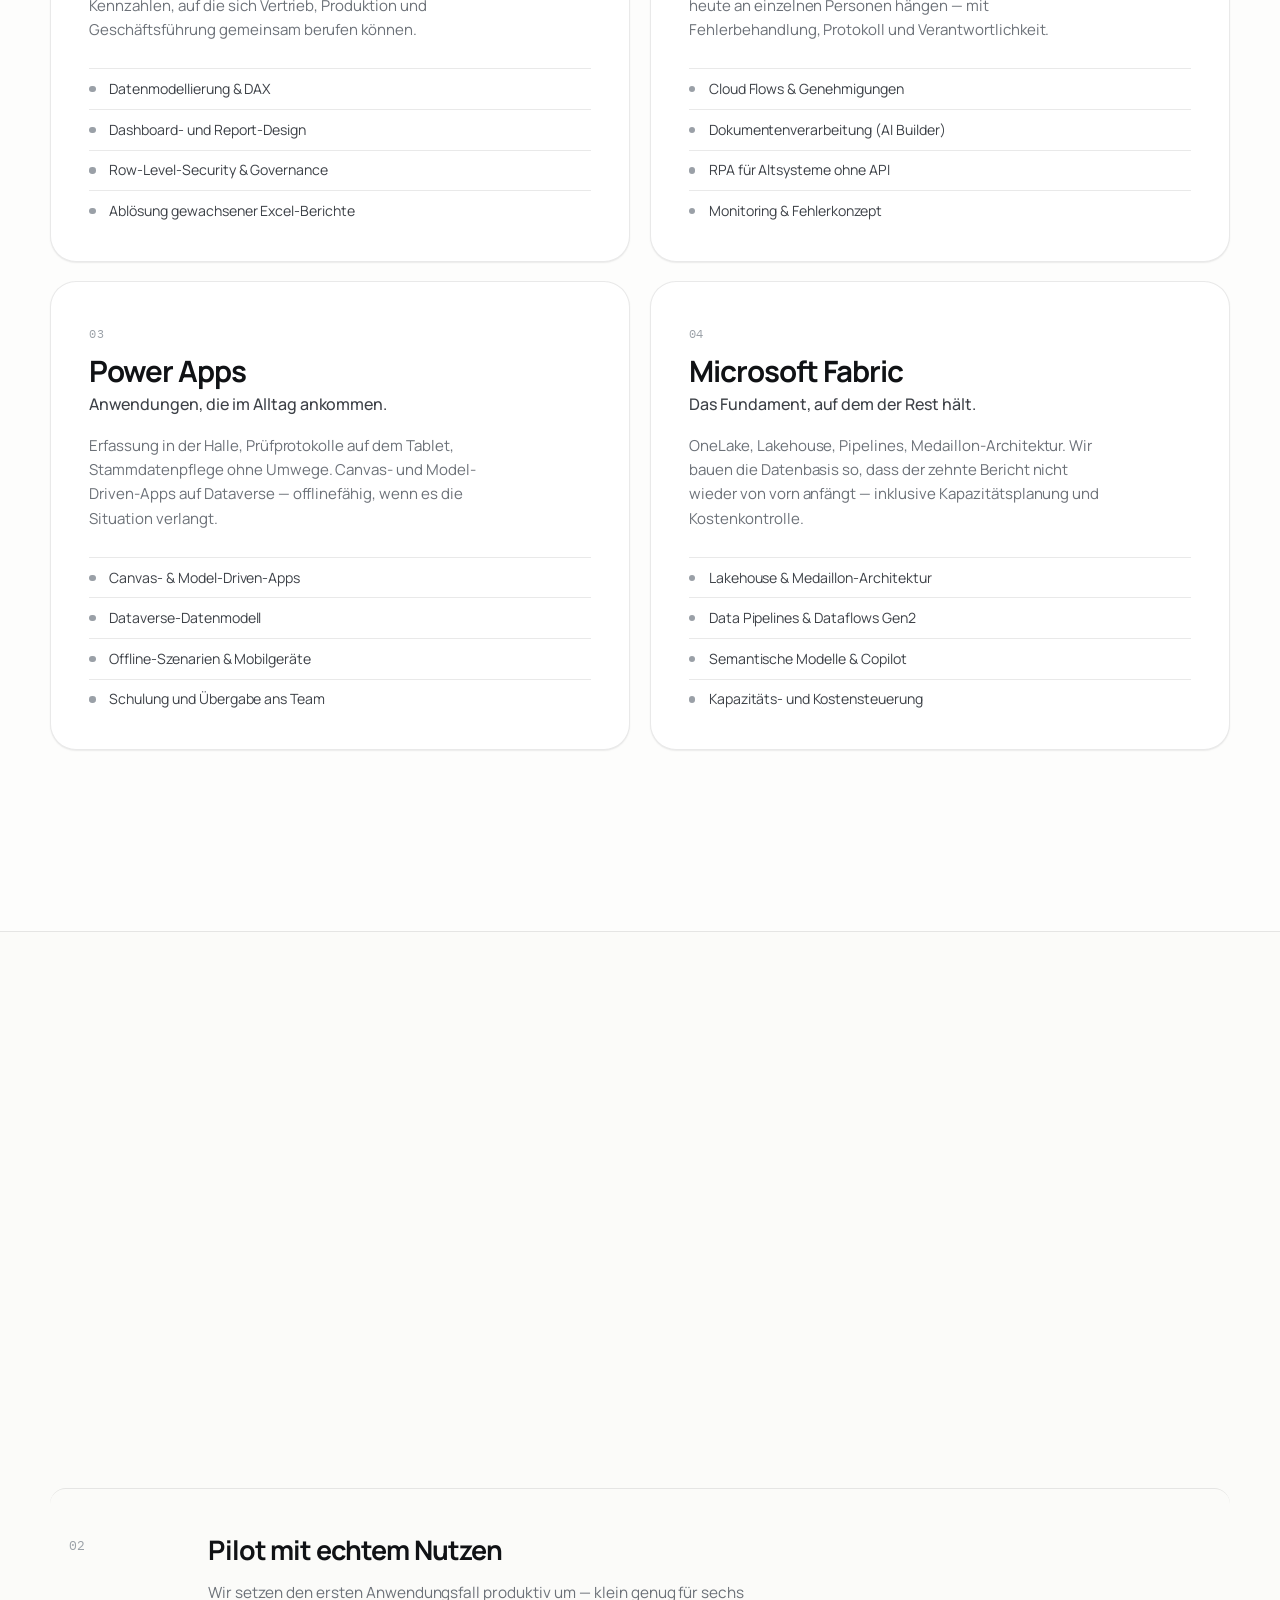
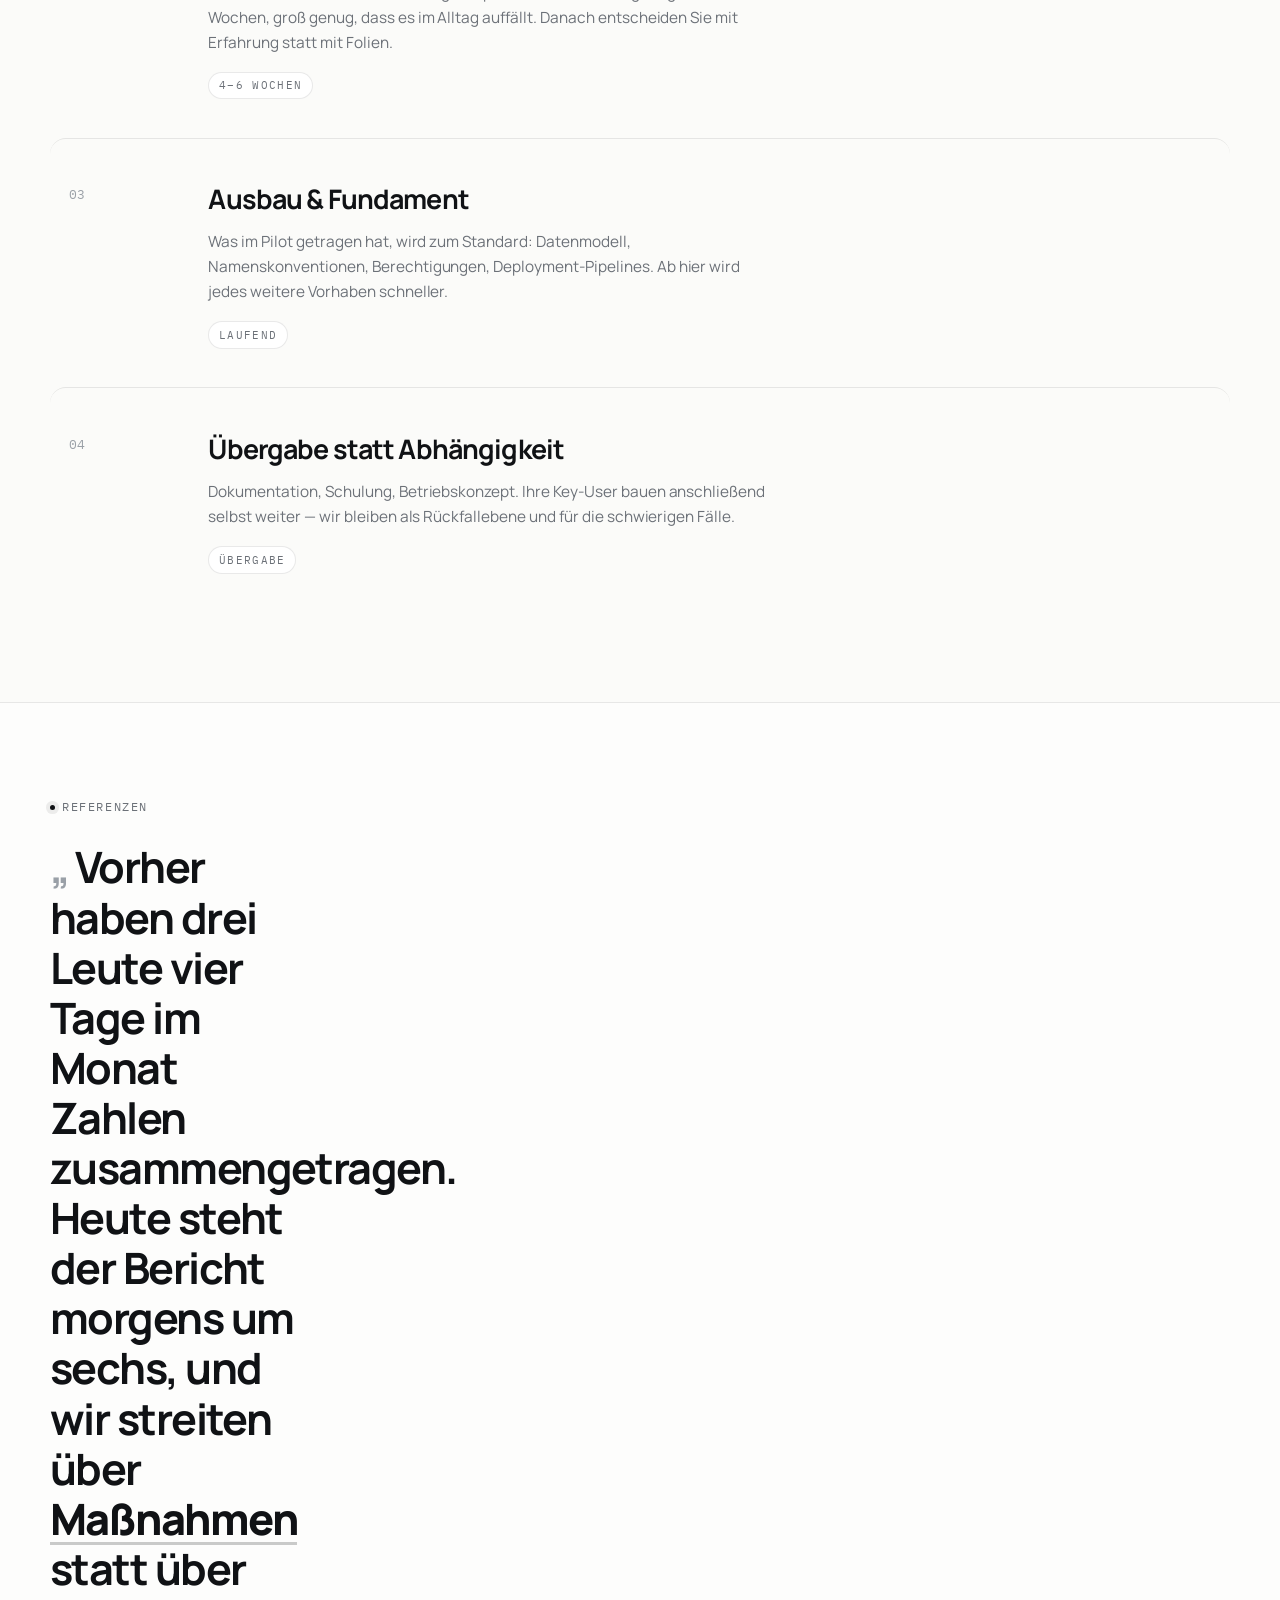
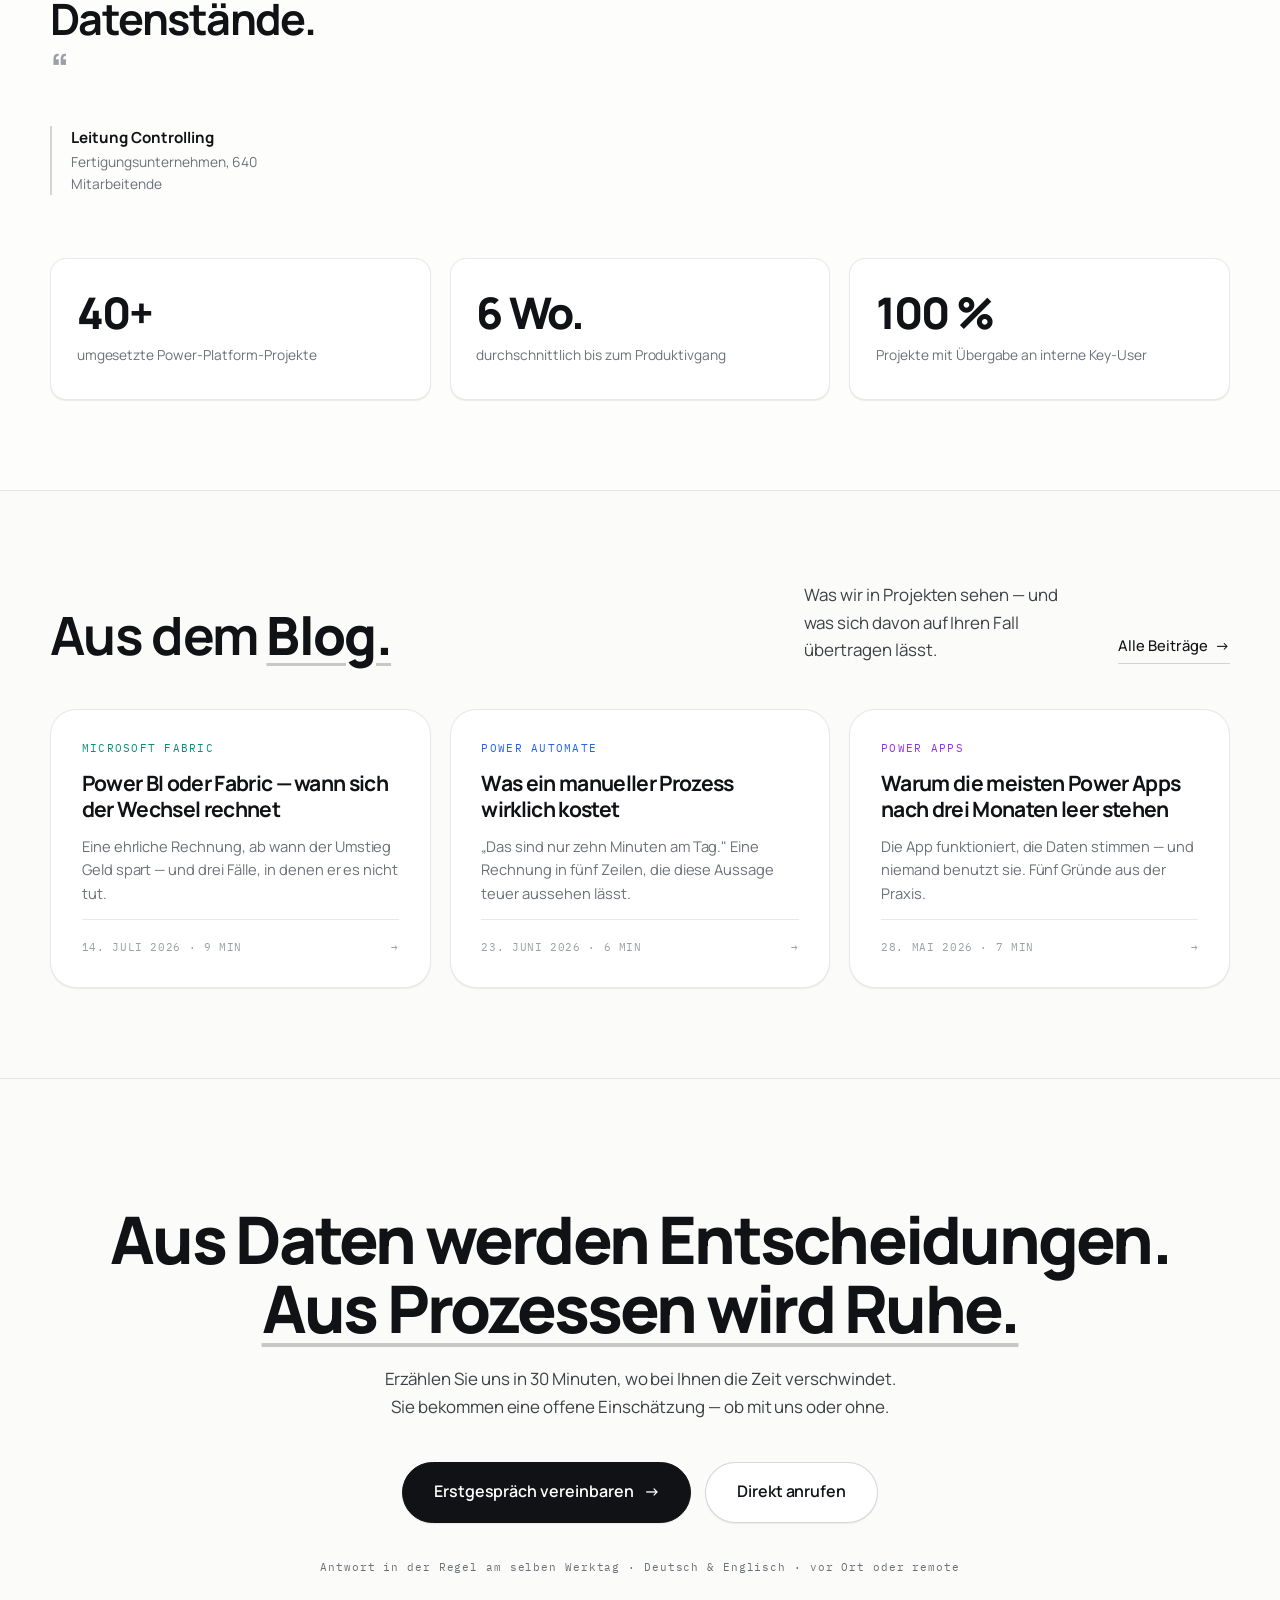
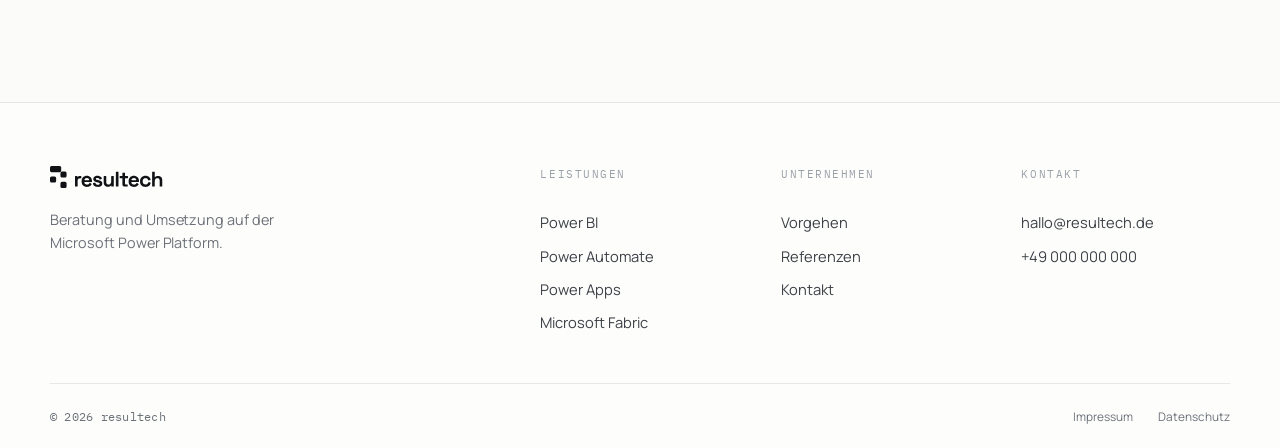
==== commit 50ea0f5e: "Logo-Abstand zwischen Nav/Footer und Preloader angeglichen Nav/Footer nutzten das kombinierte Origin" ====
--- a/index.html
+++ b/index.html
@@ -41,8 +41,8 @@
   <div class="nav__inner">
     <a class="logo" href="#top" aria-label="resultech — Startseite">
       <span class="logo__lockup" aria-hidden="true">
-        <svg viewBox="0 0 1454.54 252.07" width="1454.54" height="252.07" fill="currentColor" role="img" aria-label="resultech"><g fill="currentColor"><rect x="0" y="0" width="128.1" height="70.25" rx="17.36"></rect><rect x="119.83" y="61.98" width="70.25" height="70.25" rx="17.36"></rect><rect x="0" y="119.83" width="70.25" height="70.25" rx="17.36"></rect><rect x="119.83" y="181.82" width="70.25" height="70.25" rx="17.36"></rect></g>
-<g transform="translate(454.54 66.12)"><path fill="currentColor" fill-rule="evenodd" d="M473.4 0.1C480.6 -0.3,487.8 -0.2,495 0.1C495.9 0.1,496.7 0.5,497.3 1.1C497.8 1.6,498.2 2.4,498.2 3.2C498.5 57.2,498.4 111.2,498.3 165.2C498.3 166.2,498.4 167.4,497.8 168.3C497.3 169.1,496.4 169.7,495.5 169.8C487.6 170.3,479.6 170,471.7 169.8C471 169.8,470.2 169.5,469.7 169.1C469.1 168.6,468.6 168,468.6 167.2C468.1 113.2,468.1 59.2,468.4 5.2C468.4 3.9,468.8 2.5,469.7 1.5C470.6 0.6,472 0.2,473.4 0.1ZM888.9 0.1C895.6 -0.1,902.4 -0.1,909.2 0C909.9 0,910.7 0,911.3 0.3C912.1 0.7,912.9 1.3,913.4 2C913.9 3,913.9 4.2,913.9 5.2C914.1 22.8,913.8 40.3,913.9 57.9C914 58.9,913.9 60,914.3 61C914.5 61.5,914.9 62.1,915.4 62.3C916.1 62.5,917 62.5,917.5 62C919.8 60.1,921.3 57.4,923.7 55.6C926.5 53.5,929.7 51.8,933 50.4C936.3 49.1,939.7 48.1,943.3 47.6C948 47.1,952.8 47.3,957.5 47.5C959.6 47.6,961.8 48,963.9 48.5C966 49,968.1 49.6,970.1 50.4C972.6 51.3,975.1 52.3,977.3 53.7C980.7 55.8,984 58.1,986.9 61C989.3 63.4,991.2 66.3,993 69.2C994.6 71.8,995.7 74.6,996.8 77.5C997.5 79.5,998.2 81.5,998.6 83.7C999.2 86.7,999.8 89.8,999.8 92.9C1000.2 117,1000.1 141.1,1000 165.2C1000 166.2,999.9 167.3,999.5 168.3C999.4 168.7,999 169.1,998.5 169.3C997.4 169.7,996.1 169.9,994.9 169.9C988.3 170.1,981.8 170,975.3 169.9C974.2 169.9,973.2 169.8,972.2 169.4C971.6 169.2,971 168.8,970.8 168.3C970.4 167,970.3 165.5,970.2 164.1C970 142.5,970.6 120.8,970.2 99.1C970.1 96.3,969.5 93.6,968.8 90.9C968.4 89.2,967.8 87.6,967 86C966.3 84.5,965.4 82.9,964.3 81.6C963.3 80.4,962.1 79.2,960.8 78.3C958.9 76.9,956.9 75.4,954.6 74.8C951 73.7,947.1 73.4,943.3 73.4C940.2 73.3,937 73.7,934 74.6C931.4 75.5,929 76.9,926.8 78.5C924.8 79.9,923.1 81.7,921.8 83.7C919.4 87.2,917 90.9,915.8 95C914.3 100.3,914.1 106,914 111.5C913.5 129.4,914.1 147.3,913.9 165.2C913.9 166.2,913.9 167.3,913.4 168.2C912.9 168.9,912.1 169.4,911.3 169.6C910 170,908.6 169.9,907.2 169.9C901 170,894.8 170.1,888.6 169.9C887.7 169.9,886.7 169.7,885.8 169.3C885.4 169.1,884.9 168.8,884.6 168.3C884.2 167.3,884 166.2,884 165.2C883.8 112.2,883.7 59.2,884 6.3C884 4.9,884.3 3.4,884.9 2.1C885.2 1.5,885.9 1,886.5 0.7C887.2 0.3,888.1 0.1,888.9 0.1ZM545.1 12.5C546.3 11.8,547.7 11.6,549.1 11.6C555.3 11.3,561.5 11.5,567.7 11.6C568.7 11.6,569.8 11.6,570.8 11.9C571.6 12.2,572.4 12.7,572.8 13.5C573.4 14.4,573.4 15.5,573.4 16.6C573.6 25.9,573.2 35.2,573.4 44.4C573.4 45.5,573.6 46.6,573.9 47.5C574.1 48,574.4 48.5,574.9 48.8C575.9 49.3,576.9 49.6,578 49.6C586.6 49.9,595.2 49.5,603.8 49.8C604.5 49.8,605.3 50,605.9 50.4C606.3 50.7,606.8 51.1,606.8 51.7C607.3 57.8,607.2 64.1,607.2 70.2C607.2 70.9,607.1 71.7,606.8 72.3C606.6 72.8,606.4 73.4,605.9 73.6C604.9 74.1,603.8 74.3,602.8 74.3C594.2 74.6,585.6 74.1,577 74.4C576.1 74.5,575.1 74.7,574.5 75.4C573.8 76.2,573.4 77.4,573.4 78.5C573 96.7,573.2 115,573.4 133.2C573.4 135.3,573.5 137.4,574 139.4C574.3 140.7,575 142,575.9 143C576.8 143.9,577.9 144.6,579 144.7C585.9 145.4,592.8 144.7,599.7 145.3C600.9 145.4,602.4 145.7,603.3 146.6C604 147.4,603.9 148.6,604 149.7C604.2 154.9,604.2 160,604 165.2C603.9 166.2,603.8 167.3,603.3 168.3C603 168.8,602.4 169.3,601.7 169.4C600.1 169.9,598.3 169.9,596.6 169.9C585.2 169.9,573.9 170.3,562.5 169.5C560.3 169.4,558.3 168.3,556.4 167.2C554.2 166.1,552 164.9,550.3 163.1C548.1 160.7,546.2 157.9,545.1 154.9C543.9 151.2,543.6 147.3,543.5 143.5C542.9 121.2,543.5 98.8,543 76.4C543 75.9,542.4 75.5,541.9 75.2C541.3 74.8,540.6 74.5,539.8 74.5C531.9 74.2,524 74.4,516.1 74.3C515.4 74.2,514.7 74.2,514 73.9C513.3 73.5,512.4 73.1,512.3 72.3C511.6 66.8,511.9 61.3,511.8 55.8C511.8 54.8,511.9 53.7,512.1 52.7C512.3 52.1,512.5 51.4,513 51.1C514.2 50.3,515.7 49.8,517.1 49.7C524.3 49.3,531.6 49.8,538.8 49.6C539.5 49.6,540.2 49.6,540.9 49.2C541.6 48.8,542.4 48.3,542.7 47.5C543.3 46.3,543.3 44.8,543.4 43.4C543.6 34.5,543.3 25.5,543.4 16.6C543.4 15.9,543.5 15.2,543.7 14.5C544.1 13.8,544.4 12.9,545.1 12.5ZM131.8 46.5C133.7 46.3,135.5 46,137.4 46.1C142.6 46.4,147.8 46.5,152.9 47.8C157.6 49,161.9 51.3,166.3 53.3C167.7 54,168.9 54.9,170.2 55.8C172.9 57.8,175.8 59.5,178.1 62C181.3 65.4,184 69.4,186.6 73.3C187.8 75.3,188.7 77.4,189.5 79.5C190.6 82.6,191.7 85.6,192.4 88.8C193.5 95,194.3 101.2,194.8 107.4C195.1 110.1,195.2 112.9,194.7 115.6C194.6 116.6,194 117.6,193.1 117.9C191.5 118.6,189.7 118.6,188 118.6C162.5 118.8,137 118.4,111.6 118.6C110.5 118.6,109.4 118.8,108.5 119.3C107.9 119.6,107.2 120.1,107.2 120.8C107.2 123.4,107.5 126.1,108.5 128.6C109.7 131.4,111.5 134,113.5 136.3C115.3 138.3,117.6 139.9,119.9 141.4C122.1 142.8,124.5 144.3,127.1 145.1C130.7 146.1,134.6 146.7,138.4 146.6C142.3 146.6,146.1 146.1,149.8 144.8C152.4 143.9,154.9 142.3,157 140.4C160.1 137.5,162.3 133.6,165.3 130.4C165.8 129.8,166.5 129.2,167.3 129.1C168.7 128.9,170.2 129.2,171.4 129.7C176.7 131.9,181.8 134.6,186.9 137.3C187.9 137.8,188.9 138.4,189.6 139.4C190.2 140.3,190.7 141.4,190.4 142.5C189.8 144.7,188.4 146.7,187.1 148.7C185.4 151.2,183.3 153.6,181.2 155.9C179.5 157.7,177.6 159.4,175.8 161C174.5 162.1,173.2 163.3,171.8 164.1C169 165.9,166.2 167.7,163.2 169C159.7 170.4,156.2 171.8,152.5 172.4C147.5 173.2,142.4 173.2,137.4 173.2C131.9 173.2,126.3 173.4,120.9 172.2C115.8 171.2,111.2 168.8,106.4 166.8C104.8 166.1,103.3 165.2,101.9 164.1C98.8 161.9,95.5 159.7,92.8 156.9C89.4 153.3,86.3 149.2,83.7 144.9C81.4 140.9,79.7 136.5,78.4 132.2C77.2 128.1,76.8 123.9,76.2 119.8C75.8 117.4,75.5 115,75.4 112.5C75.3 110.1,75.2 107.7,75.5 105.3C76.1 99.4,76.8 93.5,78.3 87.8C79.5 83.1,81.4 78.6,83.7 74.4C85.3 71.2,87.7 68.4,89.9 65.6C91.2 64,92.5 62.4,94.1 61.1C97.6 58.2,101.4 55.4,105.4 53.2C109.7 50.9,114.1 48.9,118.8 47.8C123 46.7,127.5 46.9,131.8 46.5ZM250.1 46.5C253.1 46.2,256.1 45.9,259.2 46C264 46.2,268.9 46.4,273.6 47.4C277.5 48.2,281.3 49.7,285 51.3C287.7 52.5,290.4 54.1,292.8 55.8C295 57.3,296.9 59.1,298.7 61C300.6 62.9,302.2 65,303.7 67.1C304.8 68.8,305.7 70.5,306.4 72.3C307 73.6,307.4 75,307.7 76.3C307.8 77.4,308.2 78.5,307.8 79.5C307.4 80.5,306.6 81.5,305.6 81.8C298.5 84.4,291.2 86.2,283.9 88.1C283.2 88.2,282.5 88,281.9 87.8C281.3 87.6,280.8 87.2,280.5 86.8C279.1 84.5,278.3 81.8,276.9 79.5C276 78.1,274.9 76.8,273.6 75.7C272 74.4,270.3 73.3,268.4 72.4C267.5 72,266.4 71.7,265.3 71.5C262.6 71.1,259.9 70.7,257.1 70.7C254 70.8,250.8 71,247.8 71.9C245.9 72.5,244.1 73.7,242.6 75.1C241.2 76.4,240.2 78.2,239.5 80C239.1 81.2,239.2 82.5,239.5 83.7C240 85.2,240.8 86.5,241.8 87.8C242.6 88.8,243.6 89.7,244.7 90.4C246.3 91.4,248 92.4,249.9 92.8C260.1 95.4,270.6 96.8,280.8 99.3C284 100.1,287.1 101.2,290.1 102.5C293.3 103.9,296.5 105.4,299.4 107.4C302 109.1,304.5 111.1,306.5 113.6C308.4 116,309.6 118.9,310.7 121.7C311.5 123.7,312 125.9,312.2 128C312.5 132.5,312.4 137,312.2 141.4C312.2 142.5,311.9 143.6,311.6 144.5C310.3 148,309.2 151.7,307.3 154.9C305.5 157.8,302.9 160.1,300.4 162.5C298.9 163.9,297.1 165.1,295.3 166.2C293.3 167.4,291.2 168.4,289.1 169.3C286.4 170.4,283.7 171.5,280.8 172C275.7 172.8,270.5 173.2,265.3 173.3C259.5 173.4,253.6 172.9,247.8 172.6C246.4 172.5,245 172.4,243.7 172C240.5 171.2,237.4 170.4,234.4 169.1C230.8 167.6,227.3 165.9,224.1 163.7C221 161.6,218.2 159.1,215.8 156.3C213.5 153.7,211.7 150.7,210 147.6C208.6 145,207.5 142.2,206.6 139.4C206.2 137.7,205.9 135.9,206.1 134.2C206.2 133.3,206.8 132.3,207.6 131.8C209.1 130.8,210.9 130.2,212.7 129.7C216.5 128.6,220.3 127.7,224.1 126.9C226.1 126.4,228.2 126,230.3 126C231.1 126,232.2 126.3,232.7 127C234.4 129.5,235 132.5,236.5 135.1C237.6 137.2,239 139.1,240.6 140.8C241.8 142.1,243.2 143.4,244.7 144.3C246.9 145.7,249.1 147,251.6 147.6C254.7 148.5,258 148.6,261.2 148.7C264.7 148.7,268.2 148.7,271.5 147.9C274.1 147.3,276.6 145.9,278.8 144.3C280.2 143.3,281.3 141.9,282 140.4C282.7 139.2,282.8 137.7,282.9 136.3C282.9 134.9,282.7 133.5,282.3 132.2C282 131.3,281.4 130.5,280.8 129.8C279.9 128.8,278.9 127.9,277.7 127.3C275.2 125.9,272.5 124.7,269.7 123.9C263.9 122.3,257.8 121.8,251.9 120.3C245.3 118.6,238.7 116.8,232.3 114.3C229.3 113.2,226.5 111.3,223.8 109.5C222 108.2,220.5 106.7,218.9 105.1C217.6 103.9,216.3 102.7,215.4 101.2C214.1 99.3,212.8 97.2,212.1 95C211.1 91.7,210.5 88.2,210 84.7C209.8 83.3,209.8 81.9,210 80.6C210.6 77.1,211.1 73.6,212.2 70.2C213 67.6,214.2 65.1,215.8 62.9C217.8 60.2,220.2 57.8,222.8 55.8C225.4 53.8,228.3 52.1,231.3 50.7C233.9 49.4,236.7 48.4,239.5 47.7C243 46.9,246.6 46.8,250.1 46.5ZM670.4 46.5C672 46.4,673.5 45.9,675 46C680.5 46.3,686.1 46.4,691.5 47.7C696.2 48.9,700.6 51.2,704.9 53.3C706.8 54.2,708.5 55.4,710.1 56.7C712.7 58.7,715.4 60.6,717.6 63C720.7 66.5,723.4 70.4,725.8 74.4C727.3 76.9,728.3 79.8,729.3 82.6C730.4 85.7,731.8 88.7,732.2 91.9C733.2 99.4,733.2 107,733.4 114.6C733.4 115.4,733.2 116.2,732.8 116.8C732.3 117.5,731.6 118.3,730.7 118.3C703.9 118.9,677.1 118.3,650.2 118.6C649.2 118.6,648.1 118.7,647.1 119.1C646.7 119.3,646.3 119.7,646.1 120.1C645.7 121,645.6 121.9,645.6 122.9C645.6 123.8,645.8 124.8,646.1 125.7C646.8 127.6,647.6 129.4,648.5 131.1C649.3 132.5,650.2 133.9,651.3 135.1C652.5 136.6,653.8 138.1,655.4 139.2C658.6 141.5,662 143.8,665.7 145.1C669.3 146.3,673.2 146.7,677.1 146.7C680.9 146.6,684.8 146,688.4 144.8C691.1 143.9,693.4 142.2,695.6 140.6C697.2 139.4,698.5 137.8,699.7 136.3C701.2 134.4,702.2 132,703.9 130.2C704.7 129.4,705.9 129.1,707 129C708 128.9,709.1 129.3,710.1 129.7C713.6 131.2,717 133,720.4 134.7C723.1 136.2,726 137.4,728.3 139.4C729.1 140.1,729.5 141.4,729.3 142.5C728.9 144.3,727.6 145.8,726.6 147.3C724.8 149.9,723 152.5,721 154.9C719.4 156.7,717.5 158.4,715.7 160C714.2 161.3,712.7 162.6,711.1 163.7C708.1 165.6,705.1 167.5,701.8 168.9C698.5 170.4,695.1 171.8,691.5 172.4C686.1 173.2,680.5 173.2,675 173.2C670.2 173.2,665.3 173.4,660.6 172.3C654.7 171,649.1 169,643.8 166.2C639.3 163.9,635.3 160.7,631.7 157.2C628.8 154.5,626.7 151.1,624.4 147.9C623.4 146.5,622.4 145.1,621.8 143.5C619.6 138.4,617.2 133.4,616.1 128C614.8 121.9,614.7 115.7,614.7 109.5C614.7 103.6,614.9 97.7,616 91.9C617.1 86.6,619.4 81.5,621.4 76.4C622 75,622.8 73.6,623.8 72.3C626.2 68.8,628.5 65,631.6 62C635 58.7,638.9 55.9,643 53.7C647.9 51.1,653.1 49,658.5 47.6C662.4 46.6,666.5 46.9,670.4 46.5ZM803.4 46.5C805.3 46.3,807.2 45.9,809.1 46C814.7 46.4,820.2 46.7,825.7 47.8C829.2 48.5,832.7 49.9,836 51.5C839.9 53.3,843.7 55.6,847.3 58C849 59.1,850.4 60.5,851.8 62C853.6 63.9,855.5 65.9,857 68.2C859.2 71.5,861.2 74.9,862.9 78.5C864.3 81.5,865.2 84.6,866 87.8C866.4 89.1,866.4 90.5,866.3 91.9C866.3 92.3,866.2 92.7,865.9 92.9C865.3 93.6,864.7 94.3,863.8 94.5C858.4 96.1,852.9 97.3,847.3 98.3C844.9 98.7,842.5 98.9,840.1 98.6C839.3 98.5,838.4 97.8,838 97.1C836.7 94.5,836.2 91.5,835 88.8C834.2 87,833.1 85.3,831.9 83.7C831 82.4,829.9 81.2,828.8 80.2C827.5 79,826.1 78,824.6 77.2C823 76.2,821.3 75.1,819.5 74.6C815.8 73.7,811.9 73,808.1 73C804.6 73,801.2 73.7,797.8 74.5C795.5 75.2,793.3 76.2,791.2 77.5C789.1 78.7,787.1 80.2,785.4 82C783.1 84.4,781 87,779.4 89.8C778.2 92.1,777.4 94.6,776.8 97.1C776.2 100.5,775.8 103.9,775.9 107.4C775.9 112.6,776.2 117.8,777 122.9C777.4 125.4,778.3 127.9,779.6 130.1C780.8 132.4,782.6 134.3,784.4 136.2C786.3 138.1,788.3 139.9,790.5 141.4C792.5 142.7,794.5 143.9,796.8 144.4C800.5 145.4,804.3 146,808.1 146.1C811.6 146.2,815 145.6,818.4 145.1C819.5 144.9,820.6 144.5,821.5 143.9C824.4 142.2,827.5 140.6,829.9 138.3C832.1 136.3,833.9 133.8,835.3 131.1C836.9 128.2,837.4 124.8,839 121.8C839.4 121.1,840.3 120.4,841.1 120.3C843.9 120.2,846.7 120.8,849.4 121.3C853.6 122.1,857.7 123.2,861.8 124.3C862.8 124.6,863.9 125,864.9 125.5C865.6 126,866.4 126.5,866.9 127.3C867.3 127.8,867.4 128.5,867.3 129.1C867 130.8,866.5 132.5,865.9 134.2C865 136.7,864.1 139.1,862.9 141.4C861.2 144.6,859.4 147.8,857.4 150.7C855.8 152.9,854 154.9,852.2 156.9C851 158.2,849.8 159.5,848.4 160.6C845.4 162.8,842.3 164.9,839.1 166.7C837.2 167.8,835.2 168.6,833.2 169.3C830.1 170.5,826.9 171.8,823.6 172.4C818.5 173.1,813.3 173.2,808.1 173.2C802.9 173.2,797.7 173.1,792.6 172.4C789.3 171.8,786.1 170.5,783 169.3C780.5 168.4,777.9 167.6,775.7 166.2C771.5 163.7,767.3 161.1,763.7 157.8C760.5 154.8,758 151.1,755.3 147.6C754.2 146.1,753.1 144.5,752.4 142.8C750.3 138,747.9 133.2,746.8 128C745.5 122,745.4 115.7,745.4 109.5C745.4 103.6,745.8 97.7,746.8 91.9C747.2 89.1,748.3 86.3,749.4 83.7C750.9 80,752.3 76.3,754.5 73C757.1 68.9,760.1 64.9,763.7 61.5C767.1 58.4,771 55.8,775.1 53.7C780 51.2,785.2 49.1,790.6 47.7C794.7 46.6,799.1 46.9,803.4 46.5ZM51.5 49.6C53.3 49.4,55.1 49,56.9 48.9C60.3 48.8,63.8 48.8,67.2 48.9C67.9 48.9,68.6 49,69.3 49.2C70 49.4,70.9 49.7,71.4 50.3C72 51.3,72.3 52.6,72.4 53.7C72.7 59.2,72.6 64.7,72.4 70.2C72.4 71.3,72.3 72.4,71.9 73.3C71.6 74,71 74.6,70.3 75C69.7 75.3,69 75.5,68.3 75.6C64.8 75.8,61.4 75.5,57.9 75.8C53.8 76.1,49.7 76.4,45.7 77.5C43.4 78.1,41.3 79.5,39.4 80.9C37.9 81.9,36.7 83.3,35.7 84.7C34.3 86.6,32.7 88.6,32 90.9C30.9 94.9,30.4 99.1,30.3 103.3C29.8 124.6,30.7 145.9,30.1 167.2C30.1 168.1,29.2 168.8,28.5 169.3C27.8 169.8,26.8 169.9,26 169.9C18 169.9,10.1 169.9,2.2 169.4C1.6 169.4,1 168.8,0.7 168.3C0.2 167.3,0 166.2,0 165.2C-0.2 129.1,-0.1 92.9,0 56.8C0 55.4,0 54,0.5 52.7C0.7 51.9,1.3 51.1,1.9 50.6C2.6 50.1,3.5 49.8,4.3 49.8C11.8 49.6,19.4 49.4,27 49.9C27.9 50,28.8 50.8,29 51.6C29.8 53.9,29.3 56.5,29.8 58.9C30 59.6,30.4 60.4,31.1 60.6C31.9 60.7,32.6 60.1,33.2 59.5C34.4 58.4,35.1 56.8,36.3 55.6C37.5 54.5,38.9 53.6,40.4 52.7C42 51.8,43.7 50.9,45.6 50.4C47.5 49.8,49.5 49.9,51.5 49.6ZM330 50.6C330.8 49.7,332.3 49.7,333.5 49.7C340 49.4,346.5 49.6,353.1 49.7C354.1 49.7,355.2 49.7,356.2 50C356.9 50.4,357.7 50.9,358.1 51.7C358.6 52.6,358.6 53.7,358.6 54.8C358.7 76.1,358.3 97.4,358.6 118.7C358.7 122.2,358.7 125.8,359.7 129.1C360.8 132.4,362.8 135.5,364.8 138.3C365.7 139.7,367.2 140.6,368.5 141.4C370.5 142.7,372.4 144.3,374.7 144.9C378.1 145.8,381.6 145.9,385 145.9C388.2 145.9,391.4 145.8,394.3 144.8C397.3 143.9,400 142.2,402.4 140.4C404.3 139,406 137.2,407.3 135.3C409.6 131.7,412 128,413 123.9C414.4 118.6,414.4 112.9,414.5 107.4C414.9 90.5,414.2 73.7,414.5 56.8C414.6 55.1,414.7 53.2,415.5 51.7C416 50.8,417.1 50.3,418.1 50C419 49.6,420.1 49.7,421.2 49.7C427.4 49.6,433.5 49.4,439.7 49.7C440.9 49.7,442.1 50,443.1 50.6C443.8 51.1,444.1 51.9,444.3 52.7C444.5 53.4,444.5 54.1,444.5 54.8C444.5 91.6,444.7 128.4,444.5 165.2C444.5 166.2,444.3 167.3,443.9 168.3C443.7 168.7,443.3 169.1,442.8 169.3C441.8 169.7,440.8 169.9,439.7 169.9C432.5 170,425.2 170.4,418.1 169.6C417 169.5,416 168.3,415.7 167.2C414.9 163.9,415.5 160.3,415 156.9C414.9 156.4,414.4 156,413.9 155.8C413.6 155.6,413.2 155.6,412.9 155.9C409.3 158.9,406.3 162.7,402.6 165.5C400.3 167.2,397.7 168.4,395.1 169.3C391.1 170.6,387.1 171.5,383 172C379.2 172.5,375.4 172.6,371.6 172.2C367.4 171.8,363.3 170.8,359.2 169.6C356.7 168.9,354.2 168,352 166.6C348.3 164.2,344.8 161.5,341.7 158.3C339 155.4,336.9 152,334.9 148.7C333.7 146.7,333 144.6,332.3 142.5C331.1 139.1,329.5 135.7,329.3 132.2C328.3 106.4,328.7 80.6,328.9 54.8C328.9 53.3,329 51.7,330 50.6ZM131.2 73.2C128.4 73.7,125.6 74.1,122.9 75.1C121.1 75.7,119.4 76.9,117.8 78C116.7 78.7,115.5 79.5,114.7 80.5C112.4 83.5,110.4 86.6,108.7 89.8C108.2 90.8,108.1 91.9,108.2 92.9C108.3 93.7,108.5 94.7,109.2 95C110.5 95.7,112.1 95.8,113.7 95.8C128.1 96,142.6 95.8,157 95.8C158 95.8,159.1 95.9,160.1 95.6C160.9 95.4,161.7 95.2,162.2 94.5C162.7 93.8,162.8 92.8,162.7 91.9C162.6 90.5,162.5 89,161.8 87.8C160.3 85.2,158.4 82.8,156.5 80.6C155.4 79.4,154.2 78.4,152.9 77.5C151.6 76.6,150.2 75.8,148.7 75.1C147.8 74.7,146.7 74.4,145.6 74.1C142.6 73.5,139.5 72.8,136.4 72.6C134.6 72.4,132.9 72.9,131.2 73.2ZM669.8 73.2C667.4 73.7,664.9 74,662.6 74.8C660.8 75.4,659.2 76.4,657.6 77.5C656.4 78.2,655.3 79,654.4 80C652.4 82.1,650.3 84.2,648.8 86.8C647.7 88.6,647.1 90.8,646.8 92.9C646.7 93.7,646.9 94.7,647.6 95C649 95.7,650.7 95.8,652.3 95.8C667.1 96,681.9 95.9,696.7 95.8C697.7 95.8,698.8 95.9,699.8 95.5C700.5 95.3,701.3 94.7,701.6 94C701.9 93,701.6 91.9,701.4 90.9C701 89.3,700.5 87.7,699.8 86.3C698.8 84.6,697.6 83,696.3 81.6C695.2 80.3,693.9 79.1,692.5 78.1C690.9 76.9,689.2 76,687.4 75.1C686.4 74.7,685.3 74.4,684.3 74.1C681.2 73.5,678.1 72.8,675 72.6C673.3 72.4,671.5 72.9,669.8 73.2Z"></path></g></svg>
+        <svg class="logo__icon" viewBox="0 0 190.08 252.07" fill="currentColor" aria-hidden="true"><rect x="0" y="0" width="128.1" height="70.25" rx="17.36"></rect><rect x="119.83" y="61.98" width="70.25" height="70.25" rx="17.36"></rect><rect x="0" y="119.83" width="70.25" height="70.25" rx="17.36"></rect><rect x="119.83" y="181.82" width="70.25" height="70.25" rx="17.36"></rect></svg>
+        <svg class="logo__word" viewBox="0 0 1000 252.07" fill="currentColor" aria-hidden="true"><g transform="translate(0 66.12)"><path fill-rule="evenodd" d="M473.4 0.1C480.6 -0.3,487.8 -0.2,495 0.1C495.9 0.1,496.7 0.5,497.3 1.1C497.8 1.6,498.2 2.4,498.2 3.2C498.5 57.2,498.4 111.2,498.3 165.2C498.3 166.2,498.4 167.4,497.8 168.3C497.3 169.1,496.4 169.7,495.5 169.8C487.6 170.3,479.6 170,471.7 169.8C471 169.8,470.2 169.5,469.7 169.1C469.1 168.6,468.6 168,468.6 167.2C468.1 113.2,468.1 59.2,468.4 5.2C468.4 3.9,468.8 2.5,469.7 1.5C470.6 0.6,472 0.2,473.4 0.1ZM888.9 0.1C895.6 -0.1,902.4 -0.1,909.2 0C909.9 0,910.7 0,911.3 0.3C912.1 0.7,912.9 1.3,913.4 2C913.9 3,913.9 4.2,913.9 5.2C914.1 22.8,913.8 40.3,913.9 57.9C914 58.9,913.9 60,914.3 61C914.5 61.5,914.9 62.1,915.4 62.3C916.1 62.5,917 62.5,917.5 62C919.8 60.1,921.3 57.4,923.7 55.6C926.5 53.5,929.7 51.8,933 50.4C936.3 49.1,939.7 48.1,943.3 47.6C948 47.1,952.8 47.3,957.5 47.5C959.6 47.6,961.8 48,963.9 48.5C966 49,968.1 49.6,970.1 50.4C972.6 51.3,975.1 52.3,977.3 53.7C980.7 55.8,984 58.1,986.9 61C989.3 63.4,991.2 66.3,993 69.2C994.6 71.8,995.7 74.6,996.8 77.5C997.5 79.5,998.2 81.5,998.6 83.7C999.2 86.7,999.8 89.8,999.8 92.9C1000.2 117,1000.1 141.1,1000 165.2C1000 166.2,999.9 167.3,999.5 168.3C999.4 168.7,999 169.1,998.5 169.3C997.4 169.7,996.1 169.9,994.9 169.9C988.3 170.1,981.8 170,975.3 169.9C974.2 169.9,973.2 169.8,972.2 169.4C971.6 169.2,971 168.8,970.8 168.3C970.4 167,970.3 165.5,970.2 164.1C970 142.5,970.6 120.8,970.2 99.1C970.1 96.3,969.5 93.6,968.8 90.9C968.4 89.2,967.8 87.6,967 86C966.3 84.5,965.4 82.9,964.3 81.6C963.3 80.4,962.1 79.2,960.8 78.3C958.9 76.9,956.9 75.4,954.6 74.8C951 73.7,947.1 73.4,943.3 73.4C940.2 73.3,937 73.7,934 74.6C931.4 75.5,929 76.9,926.8 78.5C924.8 79.9,923.1 81.7,921.8 83.7C919.4 87.2,917 90.9,915.8 95C914.3 100.3,914.1 106,914 111.5C913.5 129.4,914.1 147.3,913.9 165.2C913.9 166.2,913.9 167.3,913.4 168.2C912.9 168.9,912.1 169.4,911.3 169.6C910 170,908.6 169.9,907.2 169.9C901 170,894.8 170.1,888.6 169.9C887.7 169.9,886.7 169.7,885.8 169.3C885.4 169.1,884.9 168.8,884.6 168.3C884.2 167.3,884 166.2,884 165.2C883.8 112.2,883.7 59.2,884 6.3C884 4.9,884.3 3.4,884.9 2.1C885.2 1.5,885.9 1,886.5 0.7C887.2 0.3,888.1 0.1,888.9 0.1ZM545.1 12.5C546.3 11.8,547.7 11.6,549.1 11.6C555.3 11.3,561.5 11.5,567.7 11.6C568.7 11.6,569.8 11.6,570.8 11.9C571.6 12.2,572.4 12.7,572.8 13.5C573.4 14.4,573.4 15.5,573.4 16.6C573.6 25.9,573.2 35.2,573.4 44.4C573.4 45.5,573.6 46.6,573.9 47.5C574.1 48,574.4 48.5,574.9 48.8C575.9 49.3,576.9 49.6,578 49.6C586.6 49.9,595.2 49.5,603.8 49.8C604.5 49.8,605.3 50,605.9 50.4C606.3 50.7,606.8 51.1,606.8 51.7C607.3 57.8,607.2 64.1,607.2 70.2C607.2 70.9,607.1 71.7,606.8 72.3C606.6 72.8,606.4 73.4,605.9 73.6C604.9 74.1,603.8 74.3,602.8 74.3C594.2 74.6,585.6 74.1,577 74.4C576.1 74.5,575.1 74.7,574.5 75.4C573.8 76.2,573.4 77.4,573.4 78.5C573 96.7,573.2 115,573.4 133.2C573.4 135.3,573.5 137.4,574 139.4C574.3 140.7,575 142,575.9 143C576.8 143.9,577.9 144.6,579 144.7C585.9 145.4,592.8 144.7,599.7 145.3C600.9 145.4,602.4 145.7,603.3 146.6C604 147.4,603.9 148.6,604 149.7C604.2 154.9,604.2 160,604 165.2C603.9 166.2,603.8 167.3,603.3 168.3C603 168.8,602.4 169.3,601.7 169.4C600.1 169.9,598.3 169.9,596.6 169.9C585.2 169.9,573.9 170.3,562.5 169.5C560.3 169.4,558.3 168.3,556.4 167.2C554.2 166.1,552 164.9,550.3 163.1C548.1 160.7,546.2 157.9,545.1 154.9C543.9 151.2,543.6 147.3,543.5 143.5C542.9 121.2,543.5 98.8,543 76.4C543 75.9,542.4 75.5,541.9 75.2C541.3 74.8,540.6 74.5,539.8 74.5C531.9 74.2,524 74.4,516.1 74.3C515.4 74.2,514.7 74.2,514 73.9C513.3 73.5,512.4 73.1,512.3 72.3C511.6 66.8,511.9 61.3,511.8 55.8C511.8 54.8,511.9 53.7,512.1 52.7C512.3 52.1,512.5 51.4,513 51.1C514.2 50.3,515.7 49.8,517.1 49.7C524.3 49.3,531.6 49.8,538.8 49.6C539.5 49.6,540.2 49.6,540.9 49.2C541.6 48.8,542.4 48.3,542.7 47.5C543.3 46.3,543.3 44.8,543.4 43.4C543.6 34.5,543.3 25.5,543.4 16.6C543.4 15.9,543.5 15.2,543.7 14.5C544.1 13.8,544.4 12.9,545.1 12.5ZM131.8 46.5C133.7 46.3,135.5 46,137.4 46.1C142.6 46.4,147.8 46.5,152.9 47.8C157.6 49,161.9 51.3,166.3 53.3C167.7 54,168.9 54.9,170.2 55.8C172.9 57.8,175.8 59.5,178.1 62C181.3 65.4,184 69.4,186.6 73.3C187.8 75.3,188.7 77.4,189.5 79.5C190.6 82.6,191.7 85.6,192.4 88.8C193.5 95,194.3 101.2,194.8 107.4C195.1 110.1,195.2 112.9,194.7 115.6C194.6 116.6,194 117.6,193.1 117.9C191.5 118.6,189.7 118.6,188 118.6C162.5 118.8,137 118.4,111.6 118.6C110.5 118.6,109.4 118.8,108.5 119.3C107.9 119.6,107.2 120.1,107.2 120.8C107.2 123.4,107.5 126.1,108.5 128.6C109.7 131.4,111.5 134,113.5 136.3C115.3 138.3,117.6 139.9,119.9 141.4C122.1 142.8,124.5 144.3,127.1 145.1C130.7 146.1,134.6 146.7,138.4 146.6C142.3 146.6,146.1 146.1,149.8 144.8C152.4 143.9,154.9 142.3,157 140.4C160.1 137.5,162.3 133.6,165.3 130.4C165.8 129.8,166.5 129.2,167.3 129.1C168.7 128.9,170.2 129.2,171.4 129.7C176.7 131.9,181.8 134.6,186.9 137.3C187.9 137.8,188.9 138.4,189.6 139.4C190.2 140.3,190.7 141.4,190.4 142.5C189.8 144.7,188.4 146.7,187.1 148.7C185.4 151.2,183.3 153.6,181.2 155.9C179.5 157.7,177.6 159.4,175.8 161C174.5 162.1,173.2 163.3,171.8 164.1C169 165.9,166.2 167.7,163.2 169C159.7 170.4,156.2 171.8,152.5 172.4C147.5 173.2,142.4 173.2,137.4 173.2C131.9 173.2,126.3 173.4,120.9 172.2C115.8 171.2,111.2 168.8,106.4 166.8C104.8 166.1,103.3 165.2,101.9 164.1C98.8 161.9,95.5 159.7,92.8 156.9C89.4 153.3,86.3 149.2,83.7 144.9C81.4 140.9,79.7 136.5,78.4 132.2C77.2 128.1,76.8 123.9,76.2 119.8C75.8 117.4,75.5 115,75.4 112.5C75.3 110.1,75.2 107.7,75.5 105.3C76.1 99.4,76.8 93.5,78.3 87.8C79.5 83.1,81.4 78.6,83.7 74.4C85.3 71.2,87.7 68.4,89.9 65.6C91.2 64,92.5 62.4,94.1 61.1C97.6 58.2,101.4 55.4,105.4 53.2C109.7 50.9,114.1 48.9,118.8 47.8C123 46.7,127.5 46.9,131.8 46.5ZM250.1 46.5C253.1 46.2,256.1 45.9,259.2 46C264 46.2,268.9 46.4,273.6 47.4C277.5 48.2,281.3 49.7,285 51.3C287.7 52.5,290.4 54.1,292.8 55.8C295 57.3,296.9 59.1,298.7 61C300.6 62.9,302.2 65,303.7 67.1C304.8 68.8,305.7 70.5,306.4 72.3C307 73.6,307.4 75,307.7 76.3C307.8 77.4,308.2 78.5,307.8 79.5C307.4 80.5,306.6 81.5,305.6 81.8C298.5 84.4,291.2 86.2,283.9 88.1C283.2 88.2,282.5 88,281.9 87.8C281.3 87.6,280.8 87.2,280.5 86.8C279.1 84.5,278.3 81.8,276.9 79.5C276 78.1,274.9 76.8,273.6 75.7C272 74.4,270.3 73.3,268.4 72.4C267.5 72,266.4 71.7,265.3 71.5C262.6 71.1,259.9 70.7,257.1 70.7C254 70.8,250.8 71,247.8 71.9C245.9 72.5,244.1 73.7,242.6 75.1C241.2 76.4,240.2 78.2,239.5 80C239.1 81.2,239.2 82.5,239.5 83.7C240 85.2,240.8 86.5,241.8 87.8C242.6 88.8,243.6 89.7,244.7 90.4C246.3 91.4,248 92.4,249.9 92.8C260.1 95.4,270.6 96.8,280.8 99.3C284 100.1,287.1 101.2,290.1 102.5C293.3 103.9,296.5 105.4,299.4 107.4C302 109.1,304.5 111.1,306.5 113.6C308.4 116,309.6 118.9,310.7 121.7C311.5 123.7,312 125.9,312.2 128C312.5 132.5,312.4 137,312.2 141.4C312.2 142.5,311.9 143.6,311.6 144.5C310.3 148,309.2 151.7,307.3 154.9C305.5 157.8,302.9 160.1,300.4 162.5C298.9 163.9,297.1 165.1,295.3 166.2C293.3 167.4,291.2 168.4,289.1 169.3C286.4 170.4,283.7 171.5,280.8 172C275.7 172.8,270.5 173.2,265.3 173.3C259.5 173.4,253.6 172.9,247.8 172.6C246.4 172.5,245 172.4,243.7 172C240.5 171.2,237.4 170.4,234.4 169.1C230.8 167.6,227.3 165.9,224.1 163.7C221 161.6,218.2 159.1,215.8 156.3C213.5 153.7,211.7 150.7,210 147.6C208.6 145,207.5 142.2,206.6 139.4C206.2 137.7,205.9 135.9,206.1 134.2C206.2 133.3,206.8 132.3,207.6 131.8C209.1 130.8,210.9 130.2,212.7 129.7C216.5 128.6,220.3 127.7,224.1 126.9C226.1 126.4,228.2 126,230.3 126C231.1 126,232.2 126.3,232.7 127C234.4 129.5,235 132.5,236.5 135.1C237.6 137.2,239 139.1,240.6 140.8C241.8 142.1,243.2 143.4,244.7 144.3C246.9 145.7,249.1 147,251.6 147.6C254.7 148.5,258 148.6,261.2 148.7C264.7 148.7,268.2 148.7,271.5 147.9C274.1 147.3,276.6 145.9,278.8 144.3C280.2 143.3,281.3 141.9,282 140.4C282.7 139.2,282.8 137.7,282.9 136.3C282.9 134.9,282.7 133.5,282.3 132.2C282 131.3,281.4 130.5,280.8 129.8C279.9 128.8,278.9 127.9,277.7 127.3C275.2 125.9,272.5 124.7,269.7 123.9C263.9 122.3,257.8 121.8,251.9 120.3C245.3 118.6,238.7 116.8,232.3 114.3C229.3 113.2,226.5 111.3,223.8 109.5C222 108.2,220.5 106.7,218.9 105.1C217.6 103.9,216.3 102.7,215.4 101.2C214.1 99.3,212.8 97.2,212.1 95C211.1 91.7,210.5 88.2,210 84.7C209.8 83.3,209.8 81.9,210 80.6C210.6 77.1,211.1 73.6,212.2 70.2C213 67.6,214.2 65.1,215.8 62.9C217.8 60.2,220.2 57.8,222.8 55.8C225.4 53.8,228.3 52.1,231.3 50.7C233.9 49.4,236.7 48.4,239.5 47.7C243 46.9,246.6 46.8,250.1 46.5ZM670.4 46.5C672 46.4,673.5 45.9,675 46C680.5 46.3,686.1 46.4,691.5 47.7C696.2 48.9,700.6 51.2,704.9 53.3C706.8 54.2,708.5 55.4,710.1 56.7C712.7 58.7,715.4 60.6,717.6 63C720.7 66.5,723.4 70.4,725.8 74.4C727.3 76.9,728.3 79.8,729.3 82.6C730.4 85.7,731.8 88.7,732.2 91.9C733.2 99.4,733.2 107,733.4 114.6C733.4 115.4,733.2 116.2,732.8 116.8C732.3 117.5,731.6 118.3,730.7 118.3C703.9 118.9,677.1 118.3,650.2 118.6C649.2 118.6,648.1 118.7,647.1 119.1C646.7 119.3,646.3 119.7,646.1 120.1C645.7 121,645.6 121.9,645.6 122.9C645.6 123.8,645.8 124.8,646.1 125.7C646.8 127.6,647.6 129.4,648.5 131.1C649.3 132.5,650.2 133.9,651.3 135.1C652.5 136.6,653.8 138.1,655.4 139.2C658.6 141.5,662 143.8,665.7 145.1C669.3 146.3,673.2 146.7,677.1 146.7C680.9 146.6,684.8 146,688.4 144.8C691.1 143.9,693.4 142.2,695.6 140.6C697.2 139.4,698.5 137.8,699.7 136.3C701.2 134.4,702.2 132,703.9 130.2C704.7 129.4,705.9 129.1,707 129C708 128.9,709.1 129.3,710.1 129.7C713.6 131.2,717 133,720.4 134.7C723.1 136.2,726 137.4,728.3 139.4C729.1 140.1,729.5 141.4,729.3 142.5C728.9 144.3,727.6 145.8,726.6 147.3C724.8 149.9,723 152.5,721 154.9C719.4 156.7,717.5 158.4,715.7 160C714.2 161.3,712.7 162.6,711.1 163.7C708.1 165.6,705.1 167.5,701.8 168.9C698.5 170.4,695.1 171.8,691.5 172.4C686.1 173.2,680.5 173.2,675 173.2C670.2 173.2,665.3 173.4,660.6 172.3C654.7 171,649.1 169,643.8 166.2C639.3 163.9,635.3 160.7,631.7 157.2C628.8 154.5,626.7 151.1,624.4 147.9C623.4 146.5,622.4 145.1,621.8 143.5C619.6 138.4,617.2 133.4,616.1 128C614.8 121.9,614.7 115.7,614.7 109.5C614.7 103.6,614.9 97.7,616 91.9C617.1 86.6,619.4 81.5,621.4 76.4C622 75,622.8 73.6,623.8 72.3C626.2 68.8,628.5 65,631.6 62C635 58.7,638.9 55.9,643 53.7C647.9 51.1,653.1 49,658.5 47.6C662.4 46.6,666.5 46.9,670.4 46.5ZM803.4 46.5C805.3 46.3,807.2 45.9,809.1 46C814.7 46.4,820.2 46.7,825.7 47.8C829.2 48.5,832.7 49.9,836 51.5C839.9 53.3,843.7 55.6,847.3 58C849 59.1,850.4 60.5,851.8 62C853.6 63.9,855.5 65.9,857 68.2C859.2 71.5,861.2 74.9,862.9 78.5C864.3 81.5,865.2 84.6,866 87.8C866.4 89.1,866.4 90.5,866.3 91.9C866.3 92.3,866.2 92.7,865.9 92.9C865.3 93.6,864.7 94.3,863.8 94.5C858.4 96.1,852.9 97.3,847.3 98.3C844.9 98.7,842.5 98.9,840.1 98.6C839.3 98.5,838.4 97.8,838 97.1C836.7 94.5,836.2 91.5,835 88.8C834.2 87,833.1 85.3,831.9 83.7C831 82.4,829.9 81.2,828.8 80.2C827.5 79,826.1 78,824.6 77.2C823 76.2,821.3 75.1,819.5 74.6C815.8 73.7,811.9 73,808.1 73C804.6 73,801.2 73.7,797.8 74.5C795.5 75.2,793.3 76.2,791.2 77.5C789.1 78.7,787.1 80.2,785.4 82C783.1 84.4,781 87,779.4 89.8C778.2 92.1,777.4 94.6,776.8 97.1C776.2 100.5,775.8 103.9,775.9 107.4C775.9 112.6,776.2 117.8,777 122.9C777.4 125.4,778.3 127.9,779.6 130.1C780.8 132.4,782.6 134.3,784.4 136.2C786.3 138.1,788.3 139.9,790.5 141.4C792.5 142.7,794.5 143.9,796.8 144.4C800.5 145.4,804.3 146,808.1 146.1C811.6 146.2,815 145.6,818.4 145.1C819.5 144.9,820.6 144.5,821.5 143.9C824.4 142.2,827.5 140.6,829.9 138.3C832.1 136.3,833.9 133.8,835.3 131.1C836.9 128.2,837.4 124.8,839 121.8C839.4 121.1,840.3 120.4,841.1 120.3C843.9 120.2,846.7 120.8,849.4 121.3C853.6 122.1,857.7 123.2,861.8 124.3C862.8 124.6,863.9 125,864.9 125.5C865.6 126,866.4 126.5,866.9 127.3C867.3 127.8,867.4 128.5,867.3 129.1C867 130.8,866.5 132.5,865.9 134.2C865 136.7,864.1 139.1,862.9 141.4C861.2 144.6,859.4 147.8,857.4 150.7C855.8 152.9,854 154.9,852.2 156.9C851 158.2,849.8 159.5,848.4 160.6C845.4 162.8,842.3 164.9,839.1 166.7C837.2 167.8,835.2 168.6,833.2 169.3C830.1 170.5,826.9 171.8,823.6 172.4C818.5 173.1,813.3 173.2,808.1 173.2C802.9 173.2,797.7 173.1,792.6 172.4C789.3 171.8,786.1 170.5,783 169.3C780.5 168.4,777.9 167.6,775.7 166.2C771.5 163.7,767.3 161.1,763.7 157.8C760.5 154.8,758 151.1,755.3 147.6C754.2 146.1,753.1 144.5,752.4 142.8C750.3 138,747.9 133.2,746.8 128C745.5 122,745.4 115.7,745.4 109.5C745.4 103.6,745.8 97.7,746.8 91.9C747.2 89.1,748.3 86.3,749.4 83.7C750.9 80,752.3 76.3,754.5 73C757.1 68.9,760.1 64.9,763.7 61.5C767.1 58.4,771 55.8,775.1 53.7C780 51.2,785.2 49.1,790.6 47.7C794.7 46.6,799.1 46.9,803.4 46.5ZM51.5 49.6C53.3 49.4,55.1 49,56.9 48.9C60.3 48.8,63.8 48.8,67.2 48.9C67.9 48.9,68.6 49,69.3 49.2C70 49.4,70.9 49.7,71.4 50.3C72 51.3,72.3 52.6,72.4 53.7C72.7 59.2,72.6 64.7,72.4 70.2C72.4 71.3,72.3 72.4,71.9 73.3C71.6 74,71 74.6,70.3 75C69.7 75.3,69 75.5,68.3 75.6C64.8 75.8,61.4 75.5,57.9 75.8C53.8 76.1,49.7 76.4,45.7 77.5C43.4 78.1,41.3 79.5,39.4 80.9C37.9 81.9,36.7 83.3,35.7 84.7C34.3 86.6,32.7 88.6,32 90.9C30.9 94.9,30.4 99.1,30.3 103.3C29.8 124.6,30.7 145.9,30.1 167.2C30.1 168.1,29.2 168.8,28.5 169.3C27.8 169.8,26.8 169.9,26 169.9C18 169.9,10.1 169.9,2.2 169.4C1.6 169.4,1 168.8,0.7 168.3C0.2 167.3,0 166.2,0 165.2C-0.2 129.1,-0.1 92.9,0 56.8C0 55.4,0 54,0.5 52.7C0.7 51.9,1.3 51.1,1.9 50.6C2.6 50.1,3.5 49.8,4.3 49.8C11.8 49.6,19.4 49.4,27 49.9C27.9 50,28.8 50.8,29 51.6C29.8 53.9,29.3 56.5,29.8 58.9C30 59.6,30.4 60.4,31.1 60.6C31.9 60.7,32.6 60.1,33.2 59.5C34.4 58.4,35.1 56.8,36.3 55.6C37.5 54.5,38.9 53.6,40.4 52.7C42 51.8,43.7 50.9,45.6 50.4C47.5 49.8,49.5 49.9,51.5 49.6ZM330 50.6C330.8 49.7,332.3 49.7,333.5 49.7C340 49.4,346.5 49.6,353.1 49.7C354.1 49.7,355.2 49.7,356.2 50C356.9 50.4,357.7 50.9,358.1 51.7C358.6 52.6,358.6 53.7,358.6 54.8C358.7 76.1,358.3 97.4,358.6 118.7C358.7 122.2,358.7 125.8,359.7 129.1C360.8 132.4,362.8 135.5,364.8 138.3C365.7 139.7,367.2 140.6,368.5 141.4C370.5 142.7,372.4 144.3,374.7 144.9C378.1 145.8,381.6 145.9,385 145.9C388.2 145.9,391.4 145.8,394.3 144.8C397.3 143.9,400 142.2,402.4 140.4C404.3 139,406 137.2,407.3 135.3C409.6 131.7,412 128,413 123.9C414.4 118.6,414.4 112.9,414.5 107.4C414.9 90.5,414.2 73.7,414.5 56.8C414.6 55.1,414.7 53.2,415.5 51.7C416 50.8,417.1 50.3,418.1 50C419 49.6,420.1 49.7,421.2 49.7C427.4 49.6,433.5 49.4,439.7 49.7C440.9 49.7,442.1 50,443.1 50.6C443.8 51.1,444.1 51.9,444.3 52.7C444.5 53.4,444.5 54.1,444.5 54.8C444.5 91.6,444.7 128.4,444.5 165.2C444.5 166.2,444.3 167.3,443.9 168.3C443.7 168.7,443.3 169.1,442.8 169.3C441.8 169.7,440.8 169.9,439.7 169.9C432.5 170,425.2 170.4,418.1 169.6C417 169.5,416 168.3,415.7 167.2C414.9 163.9,415.5 160.3,415 156.9C414.9 156.4,414.4 156,413.9 155.8C413.6 155.6,413.2 155.6,412.9 155.9C409.3 158.9,406.3 162.7,402.6 165.5C400.3 167.2,397.7 168.4,395.1 169.3C391.1 170.6,387.1 171.5,383 172C379.2 172.5,375.4 172.6,371.6 172.2C367.4 171.8,363.3 170.8,359.2 169.6C356.7 168.9,354.2 168,352 166.6C348.3 164.2,344.8 161.5,341.7 158.3C339 155.4,336.9 152,334.9 148.7C333.7 146.7,333 144.6,332.3 142.5C331.1 139.1,329.5 135.7,329.3 132.2C328.3 106.4,328.7 80.6,328.9 54.8C328.9 53.3,329 51.7,330 50.6ZM131.2 73.2C128.4 73.7,125.6 74.1,122.9 75.1C121.1 75.7,119.4 76.9,117.8 78C116.7 78.7,115.5 79.5,114.7 80.5C112.4 83.5,110.4 86.6,108.7 89.8C108.2 90.8,108.1 91.9,108.2 92.9C108.3 93.7,108.5 94.7,109.2 95C110.5 95.7,112.1 95.8,113.7 95.8C128.1 96,142.6 95.8,157 95.8C158 95.8,159.1 95.9,160.1 95.6C160.9 95.4,161.7 95.2,162.2 94.5C162.7 93.8,162.8 92.8,162.7 91.9C162.6 90.5,162.5 89,161.8 87.8C160.3 85.2,158.4 82.8,156.5 80.6C155.4 79.4,154.2 78.4,152.9 77.5C151.6 76.6,150.2 75.8,148.7 75.1C147.8 74.7,146.7 74.4,145.6 74.1C142.6 73.5,139.5 72.8,136.4 72.6C134.6 72.4,132.9 72.9,131.2 73.2ZM669.8 73.2C667.4 73.7,664.9 74,662.6 74.8C660.8 75.4,659.2 76.4,657.6 77.5C656.4 78.2,655.3 79,654.4 80C652.4 82.1,650.3 84.2,648.8 86.8C647.7 88.6,647.1 90.8,646.8 92.9C646.7 93.7,646.9 94.7,647.6 95C649 95.7,650.7 95.8,652.3 95.8C667.1 96,681.9 95.9,696.7 95.8C697.7 95.8,698.8 95.9,699.8 95.5C700.5 95.3,701.3 94.7,701.6 94C701.9 93,701.6 91.9,701.4 90.9C701 89.3,700.5 87.7,699.8 86.3C698.8 84.6,697.6 83,696.3 81.6C695.2 80.3,693.9 79.1,692.5 78.1C690.9 76.9,689.2 76,687.4 75.1C686.4 74.7,685.3 74.4,684.3 74.1C681.2 73.5,678.1 72.8,675 72.6C673.3 72.4,671.5 72.9,669.8 73.2Z"></path></g></svg>
       </span>
     </a>
 
@@ -641,8 +641,8 @@
     <div class="foot__brand">
       <a class="logo" href="#top">
         <span class="logo__lockup" aria-hidden="true">
-        <svg viewBox="0 0 1454.54 252.07" width="1454.54" height="252.07" fill="currentColor" role="img" aria-label="resultech"><g fill="currentColor"><rect x="0" y="0" width="128.1" height="70.25" rx="17.36"></rect><rect x="119.83" y="61.98" width="70.25" height="70.25" rx="17.36"></rect><rect x="0" y="119.83" width="70.25" height="70.25" rx="17.36"></rect><rect x="119.83" y="181.82" width="70.25" height="70.25" rx="17.36"></rect></g>
-<g transform="translate(454.54 66.12)"><path fill="currentColor" fill-rule="evenodd" d="M473.4 0.1C480.6 -0.3,487.8 -0.2,495 0.1C495.9 0.1,496.7 0.5,497.3 1.1C497.8 1.6,498.2 2.4,498.2 3.2C498.5 57.2,498.4 111.2,498.3 165.2C498.3 166.2,498.4 167.4,497.8 168.3C497.3 169.1,496.4 169.7,495.5 169.8C487.6 170.3,479.6 170,471.7 169.8C471 169.8,470.2 169.5,469.7 169.1C469.1 168.6,468.6 168,468.6 167.2C468.1 113.2,468.1 59.2,468.4 5.2C468.4 3.9,468.8 2.5,469.7 1.5C470.6 0.6,472 0.2,473.4 0.1ZM888.9 0.1C895.6 -0.1,902.4 -0.1,909.2 0C909.9 0,910.7 0,911.3 0.3C912.1 0.7,912.9 1.3,913.4 2C913.9 3,913.9 4.2,913.9 5.2C914.1 22.8,913.8 40.3,913.9 57.9C914 58.9,913.9 60,914.3 61C914.5 61.5,914.9 62.1,915.4 62.3C916.1 62.5,917 62.5,917.5 62C919.8 60.1,921.3 57.4,923.7 55.6C926.5 53.5,929.7 51.8,933 50.4C936.3 49.1,939.7 48.1,943.3 47.6C948 47.1,952.8 47.3,957.5 47.5C959.6 47.6,961.8 48,963.9 48.5C966 49,968.1 49.6,970.1 50.4C972.6 51.3,975.1 52.3,977.3 53.7C980.7 55.8,984 58.1,986.9 61C989.3 63.4,991.2 66.3,993 69.2C994.6 71.8,995.7 74.6,996.8 77.5C997.5 79.5,998.2 81.5,998.6 83.7C999.2 86.7,999.8 89.8,999.8 92.9C1000.2 117,1000.1 141.1,1000 165.2C1000 166.2,999.9 167.3,999.5 168.3C999.4 168.7,999 169.1,998.5 169.3C997.4 169.7,996.1 169.9,994.9 169.9C988.3 170.1,981.8 170,975.3 169.9C974.2 169.9,973.2 169.8,972.2 169.4C971.6 169.2,971 168.8,970.8 168.3C970.4 167,970.3 165.5,970.2 164.1C970 142.5,970.6 120.8,970.2 99.1C970.1 96.3,969.5 93.6,968.8 90.9C968.4 89.2,967.8 87.6,967 86C966.3 84.5,965.4 82.9,964.3 81.6C963.3 80.4,962.1 79.2,960.8 78.3C958.9 76.9,956.9 75.4,954.6 74.8C951 73.7,947.1 73.4,943.3 73.4C940.2 73.3,937 73.7,934 74.6C931.4 75.5,929 76.9,926.8 78.5C924.8 79.9,923.1 81.7,921.8 83.7C919.4 87.2,917 90.9,915.8 95C914.3 100.3,914.1 106,914 111.5C913.5 129.4,914.1 147.3,913.9 165.2C913.9 166.2,913.9 167.3,913.4 168.2C912.9 168.9,912.1 169.4,911.3 169.6C910 170,908.6 169.9,907.2 169.9C901 170,894.8 170.1,888.6 169.9C887.7 169.9,886.7 169.7,885.8 169.3C885.4 169.1,884.9 168.8,884.6 168.3C884.2 167.3,884 166.2,884 165.2C883.8 112.2,883.7 59.2,884 6.3C884 4.9,884.3 3.4,884.9 2.1C885.2 1.5,885.9 1,886.5 0.7C887.2 0.3,888.1 0.1,888.9 0.1ZM545.1 12.5C546.3 11.8,547.7 11.6,549.1 11.6C555.3 11.3,561.5 11.5,567.7 11.6C568.7 11.6,569.8 11.6,570.8 11.9C571.6 12.2,572.4 12.7,572.8 13.5C573.4 14.4,573.4 15.5,573.4 16.6C573.6 25.9,573.2 35.2,573.4 44.4C573.4 45.5,573.6 46.6,573.9 47.5C574.1 48,574.4 48.5,574.9 48.8C575.9 49.3,576.9 49.6,578 49.6C586.6 49.9,595.2 49.5,603.8 49.8C604.5 49.8,605.3 50,605.9 50.4C606.3 50.7,606.8 51.1,606.8 51.7C607.3 57.8,607.2 64.1,607.2 70.2C607.2 70.9,607.1 71.7,606.8 72.3C606.6 72.8,606.4 73.4,605.9 73.6C604.9 74.1,603.8 74.3,602.8 74.3C594.2 74.6,585.6 74.1,577 74.4C576.1 74.5,575.1 74.7,574.5 75.4C573.8 76.2,573.4 77.4,573.4 78.5C573 96.7,573.2 115,573.4 133.2C573.4 135.3,573.5 137.4,574 139.4C574.3 140.7,575 142,575.9 143C576.8 143.9,577.9 144.6,579 144.7C585.9 145.4,592.8 144.7,599.7 145.3C600.9 145.4,602.4 145.7,603.3 146.6C604 147.4,603.9 148.6,604 149.7C604.2 154.9,604.2 160,604 165.2C603.9 166.2,603.8 167.3,603.3 168.3C603 168.8,602.4 169.3,601.7 169.4C600.1 169.9,598.3 169.9,596.6 169.9C585.2 169.9,573.9 170.3,562.5 169.5C560.3 169.4,558.3 168.3,556.4 167.2C554.2 166.1,552 164.9,550.3 163.1C548.1 160.7,546.2 157.9,545.1 154.9C543.9 151.2,543.6 147.3,543.5 143.5C542.9 121.2,543.5 98.8,543 76.4C543 75.9,542.4 75.5,541.9 75.2C541.3 74.8,540.6 74.5,539.8 74.5C531.9 74.2,524 74.4,516.1 74.3C515.4 74.2,514.7 74.2,514 73.9C513.3 73.5,512.4 73.1,512.3 72.3C511.6 66.8,511.9 61.3,511.8 55.8C511.8 54.8,511.9 53.7,512.1 52.7C512.3 52.1,512.5 51.4,513 51.1C514.2 50.3,515.7 49.8,517.1 49.7C524.3 49.3,531.6 49.8,538.8 49.6C539.5 49.6,540.2 49.6,540.9 49.2C541.6 48.8,542.4 48.3,542.7 47.5C543.3 46.3,543.3 44.8,543.4 43.4C543.6 34.5,543.3 25.5,543.4 16.6C543.4 15.9,543.5 15.2,543.7 14.5C544.1 13.8,544.4 12.9,545.1 12.5ZM131.8 46.5C133.7 46.3,135.5 46,137.4 46.1C142.6 46.4,147.8 46.5,152.9 47.8C157.6 49,161.9 51.3,166.3 53.3C167.7 54,168.9 54.9,170.2 55.8C172.9 57.8,175.8 59.5,178.1 62C181.3 65.4,184 69.4,186.6 73.3C187.8 75.3,188.7 77.4,189.5 79.5C190.6 82.6,191.7 85.6,192.4 88.8C193.5 95,194.3 101.2,194.8 107.4C195.1 110.1,195.2 112.9,194.7 115.6C194.6 116.6,194 117.6,193.1 117.9C191.5 118.6,189.7 118.6,188 118.6C162.5 118.8,137 118.4,111.6 118.6C110.5 118.6,109.4 118.8,108.5 119.3C107.9 119.6,107.2 120.1,107.2 120.8C107.2 123.4,107.5 126.1,108.5 128.6C109.7 131.4,111.5 134,113.5 136.3C115.3 138.3,117.6 139.9,119.9 141.4C122.1 142.8,124.5 144.3,127.1 145.1C130.7 146.1,134.6 146.7,138.4 146.6C142.3 146.6,146.1 146.1,149.8 144.8C152.4 143.9,154.9 142.3,157 140.4C160.1 137.5,162.3 133.6,165.3 130.4C165.8 129.8,166.5 129.2,167.3 129.1C168.7 128.9,170.2 129.2,171.4 129.7C176.7 131.9,181.8 134.6,186.9 137.3C187.9 137.8,188.9 138.4,189.6 139.4C190.2 140.3,190.7 141.4,190.4 142.5C189.8 144.7,188.4 146.7,187.1 148.7C185.4 151.2,183.3 153.6,181.2 155.9C179.5 157.7,177.6 159.4,175.8 161C174.5 162.1,173.2 163.3,171.8 164.1C169 165.9,166.2 167.7,163.2 169C159.7 170.4,156.2 171.8,152.5 172.4C147.5 173.2,142.4 173.2,137.4 173.2C131.9 173.2,126.3 173.4,120.9 172.2C115.8 171.2,111.2 168.8,106.4 166.8C104.8 166.1,103.3 165.2,101.9 164.1C98.8 161.9,95.5 159.7,92.8 156.9C89.4 153.3,86.3 149.2,83.7 144.9C81.4 140.9,79.7 136.5,78.4 132.2C77.2 128.1,76.8 123.9,76.2 119.8C75.8 117.4,75.5 115,75.4 112.5C75.3 110.1,75.2 107.7,75.5 105.3C76.1 99.4,76.8 93.5,78.3 87.8C79.5 83.1,81.4 78.6,83.7 74.4C85.3 71.2,87.7 68.4,89.9 65.6C91.2 64,92.5 62.4,94.1 61.1C97.6 58.2,101.4 55.4,105.4 53.2C109.7 50.9,114.1 48.9,118.8 47.8C123 46.7,127.5 46.9,131.8 46.5ZM250.1 46.5C253.1 46.2,256.1 45.9,259.2 46C264 46.2,268.9 46.4,273.6 47.4C277.5 48.2,281.3 49.7,285 51.3C287.7 52.5,290.4 54.1,292.8 55.8C295 57.3,296.9 59.1,298.7 61C300.6 62.9,302.2 65,303.7 67.1C304.8 68.8,305.7 70.5,306.4 72.3C307 73.6,307.4 75,307.7 76.3C307.8 77.4,308.2 78.5,307.8 79.5C307.4 80.5,306.6 81.5,305.6 81.8C298.5 84.4,291.2 86.2,283.9 88.1C283.2 88.2,282.5 88,281.9 87.8C281.3 87.6,280.8 87.2,280.5 86.8C279.1 84.5,278.3 81.8,276.9 79.5C276 78.1,274.9 76.8,273.6 75.7C272 74.4,270.3 73.3,268.4 72.4C267.5 72,266.4 71.7,265.3 71.5C262.6 71.1,259.9 70.7,257.1 70.7C254 70.8,250.8 71,247.8 71.9C245.9 72.5,244.1 73.7,242.6 75.1C241.2 76.4,240.2 78.2,239.5 80C239.1 81.2,239.2 82.5,239.5 83.7C240 85.2,240.8 86.5,241.8 87.8C242.6 88.8,243.6 89.7,244.7 90.4C246.3 91.4,248 92.4,249.9 92.8C260.1 95.4,270.6 96.8,280.8 99.3C284 100.1,287.1 101.2,290.1 102.5C293.3 103.9,296.5 105.4,299.4 107.4C302 109.1,304.5 111.1,306.5 113.6C308.4 116,309.6 118.9,310.7 121.7C311.5 123.7,312 125.9,312.2 128C312.5 132.5,312.4 137,312.2 141.4C312.2 142.5,311.9 143.6,311.6 144.5C310.3 148,309.2 151.7,307.3 154.9C305.5 157.8,302.9 160.1,300.4 162.5C298.9 163.9,297.1 165.1,295.3 166.2C293.3 167.4,291.2 168.4,289.1 169.3C286.4 170.4,283.7 171.5,280.8 172C275.7 172.8,270.5 173.2,265.3 173.3C259.5 173.4,253.6 172.9,247.8 172.6C246.4 172.5,245 172.4,243.7 172C240.5 171.2,237.4 170.4,234.4 169.1C230.8 167.6,227.3 165.9,224.1 163.7C221 161.6,218.2 159.1,215.8 156.3C213.5 153.7,211.7 150.7,210 147.6C208.6 145,207.5 142.2,206.6 139.4C206.2 137.7,205.9 135.9,206.1 134.2C206.2 133.3,206.8 132.3,207.6 131.8C209.1 130.8,210.9 130.2,212.7 129.7C216.5 128.6,220.3 127.7,224.1 126.9C226.1 126.4,228.2 126,230.3 126C231.1 126,232.2 126.3,232.7 127C234.4 129.5,235 132.5,236.5 135.1C237.6 137.2,239 139.1,240.6 140.8C241.8 142.1,243.2 143.4,244.7 144.3C246.9 145.7,249.1 147,251.6 147.6C254.7 148.5,258 148.6,261.2 148.7C264.7 148.7,268.2 148.7,271.5 147.9C274.1 147.3,276.6 145.9,278.8 144.3C280.2 143.3,281.3 141.9,282 140.4C282.7 139.2,282.8 137.7,282.9 136.3C282.9 134.9,282.7 133.5,282.3 132.2C282 131.3,281.4 130.5,280.8 129.8C279.9 128.8,278.9 127.9,277.7 127.3C275.2 125.9,272.5 124.7,269.7 123.9C263.9 122.3,257.8 121.8,251.9 120.3C245.3 118.6,238.7 116.8,232.3 114.3C229.3 113.2,226.5 111.3,223.8 109.5C222 108.2,220.5 106.7,218.9 105.1C217.6 103.9,216.3 102.7,215.4 101.2C214.1 99.3,212.8 97.2,212.1 95C211.1 91.7,210.5 88.2,210 84.7C209.8 83.3,209.8 81.9,210 80.6C210.6 77.1,211.1 73.6,212.2 70.2C213 67.6,214.2 65.1,215.8 62.9C217.8 60.2,220.2 57.8,222.8 55.8C225.4 53.8,228.3 52.1,231.3 50.7C233.9 49.4,236.7 48.4,239.5 47.7C243 46.9,246.6 46.8,250.1 46.5ZM670.4 46.5C672 46.4,673.5 45.9,675 46C680.5 46.3,686.1 46.4,691.5 47.7C696.2 48.9,700.6 51.2,704.9 53.3C706.8 54.2,708.5 55.4,710.1 56.7C712.7 58.7,715.4 60.6,717.6 63C720.7 66.5,723.4 70.4,725.8 74.4C727.3 76.9,728.3 79.8,729.3 82.6C730.4 85.7,731.8 88.7,732.2 91.9C733.2 99.4,733.2 107,733.4 114.6C733.4 115.4,733.2 116.2,732.8 116.8C732.3 117.5,731.6 118.3,730.7 118.3C703.9 118.9,677.1 118.3,650.2 118.6C649.2 118.6,648.1 118.7,647.1 119.1C646.7 119.3,646.3 119.7,646.1 120.1C645.7 121,645.6 121.9,645.6 122.9C645.6 123.8,645.8 124.8,646.1 125.7C646.8 127.6,647.6 129.4,648.5 131.1C649.3 132.5,650.2 133.9,651.3 135.1C652.5 136.6,653.8 138.1,655.4 139.2C658.6 141.5,662 143.8,665.7 145.1C669.3 146.3,673.2 146.7,677.1 146.7C680.9 146.6,684.8 146,688.4 144.8C691.1 143.9,693.4 142.2,695.6 140.6C697.2 139.4,698.5 137.8,699.7 136.3C701.2 134.4,702.2 132,703.9 130.2C704.7 129.4,705.9 129.1,707 129C708 128.9,709.1 129.3,710.1 129.7C713.6 131.2,717 133,720.4 134.7C723.1 136.2,726 137.4,728.3 139.4C729.1 140.1,729.5 141.4,729.3 142.5C728.9 144.3,727.6 145.8,726.6 147.3C724.8 149.9,723 152.5,721 154.9C719.4 156.7,717.5 158.4,715.7 160C714.2 161.3,712.7 162.6,711.1 163.7C708.1 165.6,705.1 167.5,701.8 168.9C698.5 170.4,695.1 171.8,691.5 172.4C686.1 173.2,680.5 173.2,675 173.2C670.2 173.2,665.3 173.4,660.6 172.3C654.7 171,649.1 169,643.8 166.2C639.3 163.9,635.3 160.7,631.7 157.2C628.8 154.5,626.7 151.1,624.4 147.9C623.4 146.5,622.4 145.1,621.8 143.5C619.6 138.4,617.2 133.4,616.1 128C614.8 121.9,614.7 115.7,614.7 109.5C614.7 103.6,614.9 97.7,616 91.9C617.1 86.6,619.4 81.5,621.4 76.4C622 75,622.8 73.6,623.8 72.3C626.2 68.8,628.5 65,631.6 62C635 58.7,638.9 55.9,643 53.7C647.9 51.1,653.1 49,658.5 47.6C662.4 46.6,666.5 46.9,670.4 46.5ZM803.4 46.5C805.3 46.3,807.2 45.9,809.1 46C814.7 46.4,820.2 46.7,825.7 47.8C829.2 48.5,832.7 49.9,836 51.5C839.9 53.3,843.7 55.6,847.3 58C849 59.1,850.4 60.5,851.8 62C853.6 63.9,855.5 65.9,857 68.2C859.2 71.5,861.2 74.9,862.9 78.5C864.3 81.5,865.2 84.6,866 87.8C866.4 89.1,866.4 90.5,866.3 91.9C866.3 92.3,866.2 92.7,865.9 92.9C865.3 93.6,864.7 94.3,863.8 94.5C858.4 96.1,852.9 97.3,847.3 98.3C844.9 98.7,842.5 98.9,840.1 98.6C839.3 98.5,838.4 97.8,838 97.1C836.7 94.5,836.2 91.5,835 88.8C834.2 87,833.1 85.3,831.9 83.7C831 82.4,829.9 81.2,828.8 80.2C827.5 79,826.1 78,824.6 77.2C823 76.2,821.3 75.1,819.5 74.6C815.8 73.7,811.9 73,808.1 73C804.6 73,801.2 73.7,797.8 74.5C795.5 75.2,793.3 76.2,791.2 77.5C789.1 78.7,787.1 80.2,785.4 82C783.1 84.4,781 87,779.4 89.8C778.2 92.1,777.4 94.6,776.8 97.1C776.2 100.5,775.8 103.9,775.9 107.4C775.9 112.6,776.2 117.8,777 122.9C777.4 125.4,778.3 127.9,779.6 130.1C780.8 132.4,782.6 134.3,784.4 136.2C786.3 138.1,788.3 139.9,790.5 141.4C792.5 142.7,794.5 143.9,796.8 144.4C800.5 145.4,804.3 146,808.1 146.1C811.6 146.2,815 145.6,818.4 145.1C819.5 144.9,820.6 144.5,821.5 143.9C824.4 142.2,827.5 140.6,829.9 138.3C832.1 136.3,833.9 133.8,835.3 131.1C836.9 128.2,837.4 124.8,839 121.8C839.4 121.1,840.3 120.4,841.1 120.3C843.9 120.2,846.7 120.8,849.4 121.3C853.6 122.1,857.7 123.2,861.8 124.3C862.8 124.6,863.9 125,864.9 125.5C865.6 126,866.4 126.5,866.9 127.3C867.3 127.8,867.4 128.5,867.3 129.1C867 130.8,866.5 132.5,865.9 134.2C865 136.7,864.1 139.1,862.9 141.4C861.2 144.6,859.4 147.8,857.4 150.7C855.8 152.9,854 154.9,852.2 156.9C851 158.2,849.8 159.5,848.4 160.6C845.4 162.8,842.3 164.9,839.1 166.7C837.2 167.8,835.2 168.6,833.2 169.3C830.1 170.5,826.9 171.8,823.6 172.4C818.5 173.1,813.3 173.2,808.1 173.2C802.9 173.2,797.7 173.1,792.6 172.4C789.3 171.8,786.1 170.5,783 169.3C780.5 168.4,777.9 167.6,775.7 166.2C771.5 163.7,767.3 161.1,763.7 157.8C760.5 154.8,758 151.1,755.3 147.6C754.2 146.1,753.1 144.5,752.4 142.8C750.3 138,747.9 133.2,746.8 128C745.5 122,745.4 115.7,745.4 109.5C745.4 103.6,745.8 97.7,746.8 91.9C747.2 89.1,748.3 86.3,749.4 83.7C750.9 80,752.3 76.3,754.5 73C757.1 68.9,760.1 64.9,763.7 61.5C767.1 58.4,771 55.8,775.1 53.7C780 51.2,785.2 49.1,790.6 47.7C794.7 46.6,799.1 46.9,803.4 46.5ZM51.5 49.6C53.3 49.4,55.1 49,56.9 48.9C60.3 48.8,63.8 48.8,67.2 48.9C67.9 48.9,68.6 49,69.3 49.2C70 49.4,70.9 49.7,71.4 50.3C72 51.3,72.3 52.6,72.4 53.7C72.7 59.2,72.6 64.7,72.4 70.2C72.4 71.3,72.3 72.4,71.9 73.3C71.6 74,71 74.6,70.3 75C69.7 75.3,69 75.5,68.3 75.6C64.8 75.8,61.4 75.5,57.9 75.8C53.8 76.1,49.7 76.4,45.7 77.5C43.4 78.1,41.3 79.5,39.4 80.9C37.9 81.9,36.7 83.3,35.7 84.7C34.3 86.6,32.7 88.6,32 90.9C30.9 94.9,30.4 99.1,30.3 103.3C29.8 124.6,30.7 145.9,30.1 167.2C30.1 168.1,29.2 168.8,28.5 169.3C27.8 169.8,26.8 169.9,26 169.9C18 169.9,10.1 169.9,2.2 169.4C1.6 169.4,1 168.8,0.7 168.3C0.2 167.3,0 166.2,0 165.2C-0.2 129.1,-0.1 92.9,0 56.8C0 55.4,0 54,0.5 52.7C0.7 51.9,1.3 51.1,1.9 50.6C2.6 50.1,3.5 49.8,4.3 49.8C11.8 49.6,19.4 49.4,27 49.9C27.9 50,28.8 50.8,29 51.6C29.8 53.9,29.3 56.5,29.8 58.9C30 59.6,30.4 60.4,31.1 60.6C31.9 60.7,32.6 60.1,33.2 59.5C34.4 58.4,35.1 56.8,36.3 55.6C37.5 54.5,38.9 53.6,40.4 52.7C42 51.8,43.7 50.9,45.6 50.4C47.5 49.8,49.5 49.9,51.5 49.6ZM330 50.6C330.8 49.7,332.3 49.7,333.5 49.7C340 49.4,346.5 49.6,353.1 49.7C354.1 49.7,355.2 49.7,356.2 50C356.9 50.4,357.7 50.9,358.1 51.7C358.6 52.6,358.6 53.7,358.6 54.8C358.7 76.1,358.3 97.4,358.6 118.7C358.7 122.2,358.7 125.8,359.7 129.1C360.8 132.4,362.8 135.5,364.8 138.3C365.7 139.7,367.2 140.6,368.5 141.4C370.5 142.7,372.4 144.3,374.7 144.9C378.1 145.8,381.6 145.9,385 145.9C388.2 145.9,391.4 145.8,394.3 144.8C397.3 143.9,400 142.2,402.4 140.4C404.3 139,406 137.2,407.3 135.3C409.6 131.7,412 128,413 123.9C414.4 118.6,414.4 112.9,414.5 107.4C414.9 90.5,414.2 73.7,414.5 56.8C414.6 55.1,414.7 53.2,415.5 51.7C416 50.8,417.1 50.3,418.1 50C419 49.6,420.1 49.7,421.2 49.7C427.4 49.6,433.5 49.4,439.7 49.7C440.9 49.7,442.1 50,443.1 50.6C443.8 51.1,444.1 51.9,444.3 52.7C444.5 53.4,444.5 54.1,444.5 54.8C444.5 91.6,444.7 128.4,444.5 165.2C444.5 166.2,444.3 167.3,443.9 168.3C443.7 168.7,443.3 169.1,442.8 169.3C441.8 169.7,440.8 169.9,439.7 169.9C432.5 170,425.2 170.4,418.1 169.6C417 169.5,416 168.3,415.7 167.2C414.9 163.9,415.5 160.3,415 156.9C414.9 156.4,414.4 156,413.9 155.8C413.6 155.6,413.2 155.6,412.9 155.9C409.3 158.9,406.3 162.7,402.6 165.5C400.3 167.2,397.7 168.4,395.1 169.3C391.1 170.6,387.1 171.5,383 172C379.2 172.5,375.4 172.6,371.6 172.2C367.4 171.8,363.3 170.8,359.2 169.6C356.7 168.9,354.2 168,352 166.6C348.3 164.2,344.8 161.5,341.7 158.3C339 155.4,336.9 152,334.9 148.7C333.7 146.7,333 144.6,332.3 142.5C331.1 139.1,329.5 135.7,329.3 132.2C328.3 106.4,328.7 80.6,328.9 54.8C328.9 53.3,329 51.7,330 50.6ZM131.2 73.2C128.4 73.7,125.6 74.1,122.9 75.1C121.1 75.7,119.4 76.9,117.8 78C116.7 78.7,115.5 79.5,114.7 80.5C112.4 83.5,110.4 86.6,108.7 89.8C108.2 90.8,108.1 91.9,108.2 92.9C108.3 93.7,108.5 94.7,109.2 95C110.5 95.7,112.1 95.8,113.7 95.8C128.1 96,142.6 95.8,157 95.8C158 95.8,159.1 95.9,160.1 95.6C160.9 95.4,161.7 95.2,162.2 94.5C162.7 93.8,162.8 92.8,162.7 91.9C162.6 90.5,162.5 89,161.8 87.8C160.3 85.2,158.4 82.8,156.5 80.6C155.4 79.4,154.2 78.4,152.9 77.5C151.6 76.6,150.2 75.8,148.7 75.1C147.8 74.7,146.7 74.4,145.6 74.1C142.6 73.5,139.5 72.8,136.4 72.6C134.6 72.4,132.9 72.9,131.2 73.2ZM669.8 73.2C667.4 73.7,664.9 74,662.6 74.8C660.8 75.4,659.2 76.4,657.6 77.5C656.4 78.2,655.3 79,654.4 80C652.4 82.1,650.3 84.2,648.8 86.8C647.7 88.6,647.1 90.8,646.8 92.9C646.7 93.7,646.9 94.7,647.6 95C649 95.7,650.7 95.8,652.3 95.8C667.1 96,681.9 95.9,696.7 95.8C697.7 95.8,698.8 95.9,699.8 95.5C700.5 95.3,701.3 94.7,701.6 94C701.9 93,701.6 91.9,701.4 90.9C701 89.3,700.5 87.7,699.8 86.3C698.8 84.6,697.6 83,696.3 81.6C695.2 80.3,693.9 79.1,692.5 78.1C690.9 76.9,689.2 76,687.4 75.1C686.4 74.7,685.3 74.4,684.3 74.1C681.2 73.5,678.1 72.8,675 72.6C673.3 72.4,671.5 72.9,669.8 73.2Z"></path></g></svg>
+        <svg class="logo__icon" viewBox="0 0 190.08 252.07" fill="currentColor" aria-hidden="true"><rect x="0" y="0" width="128.1" height="70.25" rx="17.36"></rect><rect x="119.83" y="61.98" width="70.25" height="70.25" rx="17.36"></rect><rect x="0" y="119.83" width="70.25" height="70.25" rx="17.36"></rect><rect x="119.83" y="181.82" width="70.25" height="70.25" rx="17.36"></rect></svg>
+        <svg class="logo__word" viewBox="0 0 1000 252.07" fill="currentColor" aria-hidden="true"><g transform="translate(0 66.12)"><path fill-rule="evenodd" d="M473.4 0.1C480.6 -0.3,487.8 -0.2,495 0.1C495.9 0.1,496.7 0.5,497.3 1.1C497.8 1.6,498.2 2.4,498.2 3.2C498.5 57.2,498.4 111.2,498.3 165.2C498.3 166.2,498.4 167.4,497.8 168.3C497.3 169.1,496.4 169.7,495.5 169.8C487.6 170.3,479.6 170,471.7 169.8C471 169.8,470.2 169.5,469.7 169.1C469.1 168.6,468.6 168,468.6 167.2C468.1 113.2,468.1 59.2,468.4 5.2C468.4 3.9,468.8 2.5,469.7 1.5C470.6 0.6,472 0.2,473.4 0.1ZM888.9 0.1C895.6 -0.1,902.4 -0.1,909.2 0C909.9 0,910.7 0,911.3 0.3C912.1 0.7,912.9 1.3,913.4 2C913.9 3,913.9 4.2,913.9 5.2C914.1 22.8,913.8 40.3,913.9 57.9C914 58.9,913.9 60,914.3 61C914.5 61.5,914.9 62.1,915.4 62.3C916.1 62.5,917 62.5,917.5 62C919.8 60.1,921.3 57.4,923.7 55.6C926.5 53.5,929.7 51.8,933 50.4C936.3 49.1,939.7 48.1,943.3 47.6C948 47.1,952.8 47.3,957.5 47.5C959.6 47.6,961.8 48,963.9 48.5C966 49,968.1 49.6,970.1 50.4C972.6 51.3,975.1 52.3,977.3 53.7C980.7 55.8,984 58.1,986.9 61C989.3 63.4,991.2 66.3,993 69.2C994.6 71.8,995.7 74.6,996.8 77.5C997.5 79.5,998.2 81.5,998.6 83.7C999.2 86.7,999.8 89.8,999.8 92.9C1000.2 117,1000.1 141.1,1000 165.2C1000 166.2,999.9 167.3,999.5 168.3C999.4 168.7,999 169.1,998.5 169.3C997.4 169.7,996.1 169.9,994.9 169.9C988.3 170.1,981.8 170,975.3 169.9C974.2 169.9,973.2 169.8,972.2 169.4C971.6 169.2,971 168.8,970.8 168.3C970.4 167,970.3 165.5,970.2 164.1C970 142.5,970.6 120.8,970.2 99.1C970.1 96.3,969.5 93.6,968.8 90.9C968.4 89.2,967.8 87.6,967 86C966.3 84.5,965.4 82.9,964.3 81.6C963.3 80.4,962.1 79.2,960.8 78.3C958.9 76.9,956.9 75.4,954.6 74.8C951 73.7,947.1 73.4,943.3 73.4C940.2 73.3,937 73.7,934 74.6C931.4 75.5,929 76.9,926.8 78.5C924.8 79.9,923.1 81.7,921.8 83.7C919.4 87.2,917 90.9,915.8 95C914.3 100.3,914.1 106,914 111.5C913.5 129.4,914.1 147.3,913.9 165.2C913.9 166.2,913.9 167.3,913.4 168.2C912.9 168.9,912.1 169.4,911.3 169.6C910 170,908.6 169.9,907.2 169.9C901 170,894.8 170.1,888.6 169.9C887.7 169.9,886.7 169.7,885.8 169.3C885.4 169.1,884.9 168.8,884.6 168.3C884.2 167.3,884 166.2,884 165.2C883.8 112.2,883.7 59.2,884 6.3C884 4.9,884.3 3.4,884.9 2.1C885.2 1.5,885.9 1,886.5 0.7C887.2 0.3,888.1 0.1,888.9 0.1ZM545.1 12.5C546.3 11.8,547.7 11.6,549.1 11.6C555.3 11.3,561.5 11.5,567.7 11.6C568.7 11.6,569.8 11.6,570.8 11.9C571.6 12.2,572.4 12.7,572.8 13.5C573.4 14.4,573.4 15.5,573.4 16.6C573.6 25.9,573.2 35.2,573.4 44.4C573.4 45.5,573.6 46.6,573.9 47.5C574.1 48,574.4 48.5,574.9 48.8C575.9 49.3,576.9 49.6,578 49.6C586.6 49.9,595.2 49.5,603.8 49.8C604.5 49.8,605.3 50,605.9 50.4C606.3 50.7,606.8 51.1,606.8 51.7C607.3 57.8,607.2 64.1,607.2 70.2C607.2 70.9,607.1 71.7,606.8 72.3C606.6 72.8,606.4 73.4,605.9 73.6C604.9 74.1,603.8 74.3,602.8 74.3C594.2 74.6,585.6 74.1,577 74.4C576.1 74.5,575.1 74.7,574.5 75.4C573.8 76.2,573.4 77.4,573.4 78.5C573 96.7,573.2 115,573.4 133.2C573.4 135.3,573.5 137.4,574 139.4C574.3 140.7,575 142,575.9 143C576.8 143.9,577.9 144.6,579 144.7C585.9 145.4,592.8 144.7,599.7 145.3C600.9 145.4,602.4 145.7,603.3 146.6C604 147.4,603.9 148.6,604 149.7C604.2 154.9,604.2 160,604 165.2C603.9 166.2,603.8 167.3,603.3 168.3C603 168.8,602.4 169.3,601.7 169.4C600.1 169.9,598.3 169.9,596.6 169.9C585.2 169.9,573.9 170.3,562.5 169.5C560.3 169.4,558.3 168.3,556.4 167.2C554.2 166.1,552 164.9,550.3 163.1C548.1 160.7,546.2 157.9,545.1 154.9C543.9 151.2,543.6 147.3,543.5 143.5C542.9 121.2,543.5 98.8,543 76.4C543 75.9,542.4 75.5,541.9 75.2C541.3 74.8,540.6 74.5,539.8 74.5C531.9 74.2,524 74.4,516.1 74.3C515.4 74.2,514.7 74.2,514 73.9C513.3 73.5,512.4 73.1,512.3 72.3C511.6 66.8,511.9 61.3,511.8 55.8C511.8 54.8,511.9 53.7,512.1 52.7C512.3 52.1,512.5 51.4,513 51.1C514.2 50.3,515.7 49.8,517.1 49.7C524.3 49.3,531.6 49.8,538.8 49.6C539.5 49.6,540.2 49.6,540.9 49.2C541.6 48.8,542.4 48.3,542.7 47.5C543.3 46.3,543.3 44.8,543.4 43.4C543.6 34.5,543.3 25.5,543.4 16.6C543.4 15.9,543.5 15.2,543.7 14.5C544.1 13.8,544.4 12.9,545.1 12.5ZM131.8 46.5C133.7 46.3,135.5 46,137.4 46.1C142.6 46.4,147.8 46.5,152.9 47.8C157.6 49,161.9 51.3,166.3 53.3C167.7 54,168.9 54.9,170.2 55.8C172.9 57.8,175.8 59.5,178.1 62C181.3 65.4,184 69.4,186.6 73.3C187.8 75.3,188.7 77.4,189.5 79.5C190.6 82.6,191.7 85.6,192.4 88.8C193.5 95,194.3 101.2,194.8 107.4C195.1 110.1,195.2 112.9,194.7 115.6C194.6 116.6,194 117.6,193.1 117.9C191.5 118.6,189.7 118.6,188 118.6C162.5 118.8,137 118.4,111.6 118.6C110.5 118.6,109.4 118.8,108.5 119.3C107.9 119.6,107.2 120.1,107.2 120.8C107.2 123.4,107.5 126.1,108.5 128.6C109.7 131.4,111.5 134,113.5 136.3C115.3 138.3,117.6 139.9,119.9 141.4C122.1 142.8,124.5 144.3,127.1 145.1C130.7 146.1,134.6 146.7,138.4 146.6C142.3 146.6,146.1 146.1,149.8 144.8C152.4 143.9,154.9 142.3,157 140.4C160.1 137.5,162.3 133.6,165.3 130.4C165.8 129.8,166.5 129.2,167.3 129.1C168.7 128.9,170.2 129.2,171.4 129.7C176.7 131.9,181.8 134.6,186.9 137.3C187.9 137.8,188.9 138.4,189.6 139.4C190.2 140.3,190.7 141.4,190.4 142.5C189.8 144.7,188.4 146.7,187.1 148.7C185.4 151.2,183.3 153.6,181.2 155.9C179.5 157.7,177.6 159.4,175.8 161C174.5 162.1,173.2 163.3,171.8 164.1C169 165.9,166.2 167.7,163.2 169C159.7 170.4,156.2 171.8,152.5 172.4C147.5 173.2,142.4 173.2,137.4 173.2C131.9 173.2,126.3 173.4,120.9 172.2C115.8 171.2,111.2 168.8,106.4 166.8C104.8 166.1,103.3 165.2,101.9 164.1C98.8 161.9,95.5 159.7,92.8 156.9C89.4 153.3,86.3 149.2,83.7 144.9C81.4 140.9,79.7 136.5,78.4 132.2C77.2 128.1,76.8 123.9,76.2 119.8C75.8 117.4,75.5 115,75.4 112.5C75.3 110.1,75.2 107.7,75.5 105.3C76.1 99.4,76.8 93.5,78.3 87.8C79.5 83.1,81.4 78.6,83.7 74.4C85.3 71.2,87.7 68.4,89.9 65.6C91.2 64,92.5 62.4,94.1 61.1C97.6 58.2,101.4 55.4,105.4 53.2C109.7 50.9,114.1 48.9,118.8 47.8C123 46.7,127.5 46.9,131.8 46.5ZM250.1 46.5C253.1 46.2,256.1 45.9,259.2 46C264 46.2,268.9 46.4,273.6 47.4C277.5 48.2,281.3 49.7,285 51.3C287.7 52.5,290.4 54.1,292.8 55.8C295 57.3,296.9 59.1,298.7 61C300.6 62.9,302.2 65,303.7 67.1C304.8 68.8,305.7 70.5,306.4 72.3C307 73.6,307.4 75,307.7 76.3C307.8 77.4,308.2 78.5,307.8 79.5C307.4 80.5,306.6 81.5,305.6 81.8C298.5 84.4,291.2 86.2,283.9 88.1C283.2 88.2,282.5 88,281.9 87.8C281.3 87.6,280.8 87.2,280.5 86.8C279.1 84.5,278.3 81.8,276.9 79.5C276 78.1,274.9 76.8,273.6 75.7C272 74.4,270.3 73.3,268.4 72.4C267.5 72,266.4 71.7,265.3 71.5C262.6 71.1,259.9 70.7,257.1 70.7C254 70.8,250.8 71,247.8 71.9C245.9 72.5,244.1 73.7,242.6 75.1C241.2 76.4,240.2 78.2,239.5 80C239.1 81.2,239.2 82.5,239.5 83.7C240 85.2,240.8 86.5,241.8 87.8C242.6 88.8,243.6 89.7,244.7 90.4C246.3 91.4,248 92.4,249.9 92.8C260.1 95.4,270.6 96.8,280.8 99.3C284 100.1,287.1 101.2,290.1 102.5C293.3 103.9,296.5 105.4,299.4 107.4C302 109.1,304.5 111.1,306.5 113.6C308.4 116,309.6 118.9,310.7 121.7C311.5 123.7,312 125.9,312.2 128C312.5 132.5,312.4 137,312.2 141.4C312.2 142.5,311.9 143.6,311.6 144.5C310.3 148,309.2 151.7,307.3 154.9C305.5 157.8,302.9 160.1,300.4 162.5C298.9 163.9,297.1 165.1,295.3 166.2C293.3 167.4,291.2 168.4,289.1 169.3C286.4 170.4,283.7 171.5,280.8 172C275.7 172.8,270.5 173.2,265.3 173.3C259.5 173.4,253.6 172.9,247.8 172.6C246.4 172.5,245 172.4,243.7 172C240.5 171.2,237.4 170.4,234.4 169.1C230.8 167.6,227.3 165.9,224.1 163.7C221 161.6,218.2 159.1,215.8 156.3C213.5 153.7,211.7 150.7,210 147.6C208.6 145,207.5 142.2,206.6 139.4C206.2 137.7,205.9 135.9,206.1 134.2C206.2 133.3,206.8 132.3,207.6 131.8C209.1 130.8,210.9 130.2,212.7 129.7C216.5 128.6,220.3 127.7,224.1 126.9C226.1 126.4,228.2 126,230.3 126C231.1 126,232.2 126.3,232.7 127C234.4 129.5,235 132.5,236.5 135.1C237.6 137.2,239 139.1,240.6 140.8C241.8 142.1,243.2 143.4,244.7 144.3C246.9 145.7,249.1 147,251.6 147.6C254.7 148.5,258 148.6,261.2 148.7C264.7 148.7,268.2 148.7,271.5 147.9C274.1 147.3,276.6 145.9,278.8 144.3C280.2 143.3,281.3 141.9,282 140.4C282.7 139.2,282.8 137.7,282.9 136.3C282.9 134.9,282.7 133.5,282.3 132.2C282 131.3,281.4 130.5,280.8 129.8C279.9 128.8,278.9 127.9,277.7 127.3C275.2 125.9,272.5 124.7,269.7 123.9C263.9 122.3,257.8 121.8,251.9 120.3C245.3 118.6,238.7 116.8,232.3 114.3C229.3 113.2,226.5 111.3,223.8 109.5C222 108.2,220.5 106.7,218.9 105.1C217.6 103.9,216.3 102.7,215.4 101.2C214.1 99.3,212.8 97.2,212.1 95C211.1 91.7,210.5 88.2,210 84.7C209.8 83.3,209.8 81.9,210 80.6C210.6 77.1,211.1 73.6,212.2 70.2C213 67.6,214.2 65.1,215.8 62.9C217.8 60.2,220.2 57.8,222.8 55.8C225.4 53.8,228.3 52.1,231.3 50.7C233.9 49.4,236.7 48.4,239.5 47.7C243 46.9,246.6 46.8,250.1 46.5ZM670.4 46.5C672 46.4,673.5 45.9,675 46C680.5 46.3,686.1 46.4,691.5 47.7C696.2 48.9,700.6 51.2,704.9 53.3C706.8 54.2,708.5 55.4,710.1 56.7C712.7 58.7,715.4 60.6,717.6 63C720.7 66.5,723.4 70.4,725.8 74.4C727.3 76.9,728.3 79.8,729.3 82.6C730.4 85.7,731.8 88.7,732.2 91.9C733.2 99.4,733.2 107,733.4 114.6C733.4 115.4,733.2 116.2,732.8 116.8C732.3 117.5,731.6 118.3,730.7 118.3C703.9 118.9,677.1 118.3,650.2 118.6C649.2 118.6,648.1 118.7,647.1 119.1C646.7 119.3,646.3 119.7,646.1 120.1C645.7 121,645.6 121.9,645.6 122.9C645.6 123.8,645.8 124.8,646.1 125.7C646.8 127.6,647.6 129.4,648.5 131.1C649.3 132.5,650.2 133.9,651.3 135.1C652.5 136.6,653.8 138.1,655.4 139.2C658.6 141.5,662 143.8,665.7 145.1C669.3 146.3,673.2 146.7,677.1 146.7C680.9 146.6,684.8 146,688.4 144.8C691.1 143.9,693.4 142.2,695.6 140.6C697.2 139.4,698.5 137.8,699.7 136.3C701.2 134.4,702.2 132,703.9 130.2C704.7 129.4,705.9 129.1,707 129C708 128.9,709.1 129.3,710.1 129.7C713.6 131.2,717 133,720.4 134.7C723.1 136.2,726 137.4,728.3 139.4C729.1 140.1,729.5 141.4,729.3 142.5C728.9 144.3,727.6 145.8,726.6 147.3C724.8 149.9,723 152.5,721 154.9C719.4 156.7,717.5 158.4,715.7 160C714.2 161.3,712.7 162.6,711.1 163.7C708.1 165.6,705.1 167.5,701.8 168.9C698.5 170.4,695.1 171.8,691.5 172.4C686.1 173.2,680.5 173.2,675 173.2C670.2 173.2,665.3 173.4,660.6 172.3C654.7 171,649.1 169,643.8 166.2C639.3 163.9,635.3 160.7,631.7 157.2C628.8 154.5,626.7 151.1,624.4 147.9C623.4 146.5,622.4 145.1,621.8 143.5C619.6 138.4,617.2 133.4,616.1 128C614.8 121.9,614.7 115.7,614.7 109.5C614.7 103.6,614.9 97.7,616 91.9C617.1 86.6,619.4 81.5,621.4 76.4C622 75,622.8 73.6,623.8 72.3C626.2 68.8,628.5 65,631.6 62C635 58.7,638.9 55.9,643 53.7C647.9 51.1,653.1 49,658.5 47.6C662.4 46.6,666.5 46.9,670.4 46.5ZM803.4 46.5C805.3 46.3,807.2 45.9,809.1 46C814.7 46.4,820.2 46.7,825.7 47.8C829.2 48.5,832.7 49.9,836 51.5C839.9 53.3,843.7 55.6,847.3 58C849 59.1,850.4 60.5,851.8 62C853.6 63.9,855.5 65.9,857 68.2C859.2 71.5,861.2 74.9,862.9 78.5C864.3 81.5,865.2 84.6,866 87.8C866.4 89.1,866.4 90.5,866.3 91.9C866.3 92.3,866.2 92.7,865.9 92.9C865.3 93.6,864.7 94.3,863.8 94.5C858.4 96.1,852.9 97.3,847.3 98.3C844.9 98.7,842.5 98.9,840.1 98.6C839.3 98.5,838.4 97.8,838 97.1C836.7 94.5,836.2 91.5,835 88.8C834.2 87,833.1 85.3,831.9 83.7C831 82.4,829.9 81.2,828.8 80.2C827.5 79,826.1 78,824.6 77.2C823 76.2,821.3 75.1,819.5 74.6C815.8 73.7,811.9 73,808.1 73C804.6 73,801.2 73.7,797.8 74.5C795.5 75.2,793.3 76.2,791.2 77.5C789.1 78.7,787.1 80.2,785.4 82C783.1 84.4,781 87,779.4 89.8C778.2 92.1,777.4 94.6,776.8 97.1C776.2 100.5,775.8 103.9,775.9 107.4C775.9 112.6,776.2 117.8,777 122.9C777.4 125.4,778.3 127.9,779.6 130.1C780.8 132.4,782.6 134.3,784.4 136.2C786.3 138.1,788.3 139.9,790.5 141.4C792.5 142.7,794.5 143.9,796.8 144.4C800.5 145.4,804.3 146,808.1 146.1C811.6 146.2,815 145.6,818.4 145.1C819.5 144.9,820.6 144.5,821.5 143.9C824.4 142.2,827.5 140.6,829.9 138.3C832.1 136.3,833.9 133.8,835.3 131.1C836.9 128.2,837.4 124.8,839 121.8C839.4 121.1,840.3 120.4,841.1 120.3C843.9 120.2,846.7 120.8,849.4 121.3C853.6 122.1,857.7 123.2,861.8 124.3C862.8 124.6,863.9 125,864.9 125.5C865.6 126,866.4 126.5,866.9 127.3C867.3 127.8,867.4 128.5,867.3 129.1C867 130.8,866.5 132.5,865.9 134.2C865 136.7,864.1 139.1,862.9 141.4C861.2 144.6,859.4 147.8,857.4 150.7C855.8 152.9,854 154.9,852.2 156.9C851 158.2,849.8 159.5,848.4 160.6C845.4 162.8,842.3 164.9,839.1 166.7C837.2 167.8,835.2 168.6,833.2 169.3C830.1 170.5,826.9 171.8,823.6 172.4C818.5 173.1,813.3 173.2,808.1 173.2C802.9 173.2,797.7 173.1,792.6 172.4C789.3 171.8,786.1 170.5,783 169.3C780.5 168.4,777.9 167.6,775.7 166.2C771.5 163.7,767.3 161.1,763.7 157.8C760.5 154.8,758 151.1,755.3 147.6C754.2 146.1,753.1 144.5,752.4 142.8C750.3 138,747.9 133.2,746.8 128C745.5 122,745.4 115.7,745.4 109.5C745.4 103.6,745.8 97.7,746.8 91.9C747.2 89.1,748.3 86.3,749.4 83.7C750.9 80,752.3 76.3,754.5 73C757.1 68.9,760.1 64.9,763.7 61.5C767.1 58.4,771 55.8,775.1 53.7C780 51.2,785.2 49.1,790.6 47.7C794.7 46.6,799.1 46.9,803.4 46.5ZM51.5 49.6C53.3 49.4,55.1 49,56.9 48.9C60.3 48.8,63.8 48.8,67.2 48.9C67.9 48.9,68.6 49,69.3 49.2C70 49.4,70.9 49.7,71.4 50.3C72 51.3,72.3 52.6,72.4 53.7C72.7 59.2,72.6 64.7,72.4 70.2C72.4 71.3,72.3 72.4,71.9 73.3C71.6 74,71 74.6,70.3 75C69.7 75.3,69 75.5,68.3 75.6C64.8 75.8,61.4 75.5,57.9 75.8C53.8 76.1,49.7 76.4,45.7 77.5C43.4 78.1,41.3 79.5,39.4 80.9C37.9 81.9,36.7 83.3,35.7 84.7C34.3 86.6,32.7 88.6,32 90.9C30.9 94.9,30.4 99.1,30.3 103.3C29.8 124.6,30.7 145.9,30.1 167.2C30.1 168.1,29.2 168.8,28.5 169.3C27.8 169.8,26.8 169.9,26 169.9C18 169.9,10.1 169.9,2.2 169.4C1.6 169.4,1 168.8,0.7 168.3C0.2 167.3,0 166.2,0 165.2C-0.2 129.1,-0.1 92.9,0 56.8C0 55.4,0 54,0.5 52.7C0.7 51.9,1.3 51.1,1.9 50.6C2.6 50.1,3.5 49.8,4.3 49.8C11.8 49.6,19.4 49.4,27 49.9C27.9 50,28.8 50.8,29 51.6C29.8 53.9,29.3 56.5,29.8 58.9C30 59.6,30.4 60.4,31.1 60.6C31.9 60.7,32.6 60.1,33.2 59.5C34.4 58.4,35.1 56.8,36.3 55.6C37.5 54.5,38.9 53.6,40.4 52.7C42 51.8,43.7 50.9,45.6 50.4C47.5 49.8,49.5 49.9,51.5 49.6ZM330 50.6C330.8 49.7,332.3 49.7,333.5 49.7C340 49.4,346.5 49.6,353.1 49.7C354.1 49.7,355.2 49.7,356.2 50C356.9 50.4,357.7 50.9,358.1 51.7C358.6 52.6,358.6 53.7,358.6 54.8C358.7 76.1,358.3 97.4,358.6 118.7C358.7 122.2,358.7 125.8,359.7 129.1C360.8 132.4,362.8 135.5,364.8 138.3C365.7 139.7,367.2 140.6,368.5 141.4C370.5 142.7,372.4 144.3,374.7 144.9C378.1 145.8,381.6 145.9,385 145.9C388.2 145.9,391.4 145.8,394.3 144.8C397.3 143.9,400 142.2,402.4 140.4C404.3 139,406 137.2,407.3 135.3C409.6 131.7,412 128,413 123.9C414.4 118.6,414.4 112.9,414.5 107.4C414.9 90.5,414.2 73.7,414.5 56.8C414.6 55.1,414.7 53.2,415.5 51.7C416 50.8,417.1 50.3,418.1 50C419 49.6,420.1 49.7,421.2 49.7C427.4 49.6,433.5 49.4,439.7 49.7C440.9 49.7,442.1 50,443.1 50.6C443.8 51.1,444.1 51.9,444.3 52.7C444.5 53.4,444.5 54.1,444.5 54.8C444.5 91.6,444.7 128.4,444.5 165.2C444.5 166.2,444.3 167.3,443.9 168.3C443.7 168.7,443.3 169.1,442.8 169.3C441.8 169.7,440.8 169.9,439.7 169.9C432.5 170,425.2 170.4,418.1 169.6C417 169.5,416 168.3,415.7 167.2C414.9 163.9,415.5 160.3,415 156.9C414.9 156.4,414.4 156,413.9 155.8C413.6 155.6,413.2 155.6,412.9 155.9C409.3 158.9,406.3 162.7,402.6 165.5C400.3 167.2,397.7 168.4,395.1 169.3C391.1 170.6,387.1 171.5,383 172C379.2 172.5,375.4 172.6,371.6 172.2C367.4 171.8,363.3 170.8,359.2 169.6C356.7 168.9,354.2 168,352 166.6C348.3 164.2,344.8 161.5,341.7 158.3C339 155.4,336.9 152,334.9 148.7C333.7 146.7,333 144.6,332.3 142.5C331.1 139.1,329.5 135.7,329.3 132.2C328.3 106.4,328.7 80.6,328.9 54.8C328.9 53.3,329 51.7,330 50.6ZM131.2 73.2C128.4 73.7,125.6 74.1,122.9 75.1C121.1 75.7,119.4 76.9,117.8 78C116.7 78.7,115.5 79.5,114.7 80.5C112.4 83.5,110.4 86.6,108.7 89.8C108.2 90.8,108.1 91.9,108.2 92.9C108.3 93.7,108.5 94.7,109.2 95C110.5 95.7,112.1 95.8,113.7 95.8C128.1 96,142.6 95.8,157 95.8C158 95.8,159.1 95.9,160.1 95.6C160.9 95.4,161.7 95.2,162.2 94.5C162.7 93.8,162.8 92.8,162.7 91.9C162.6 90.5,162.5 89,161.8 87.8C160.3 85.2,158.4 82.8,156.5 80.6C155.4 79.4,154.2 78.4,152.9 77.5C151.6 76.6,150.2 75.8,148.7 75.1C147.8 74.7,146.7 74.4,145.6 74.1C142.6 73.5,139.5 72.8,136.4 72.6C134.6 72.4,132.9 72.9,131.2 73.2ZM669.8 73.2C667.4 73.7,664.9 74,662.6 74.8C660.8 75.4,659.2 76.4,657.6 77.5C656.4 78.2,655.3 79,654.4 80C652.4 82.1,650.3 84.2,648.8 86.8C647.7 88.6,647.1 90.8,646.8 92.9C646.7 93.7,646.9 94.7,647.6 95C649 95.7,650.7 95.8,652.3 95.8C667.1 96,681.9 95.9,696.7 95.8C697.7 95.8,698.8 95.9,699.8 95.5C700.5 95.3,701.3 94.7,701.6 94C701.9 93,701.6 91.9,701.4 90.9C701 89.3,700.5 87.7,699.8 86.3C698.8 84.6,697.6 83,696.3 81.6C695.2 80.3,693.9 79.1,692.5 78.1C690.9 76.9,689.2 76,687.4 75.1C686.4 74.7,685.3 74.4,684.3 74.1C681.2 73.5,678.1 72.8,675 72.6C673.3 72.4,671.5 72.9,669.8 73.2Z"></path></g></svg>
       </span>
       </a>
       <p>Beratung und Umsetzung auf der Microsoft Power Platform.</p>
--- a/styles.css
+++ b/styles.css
@@ -58,6 +58,11 @@
      180° − 72° = 108°. Erst jenseits von 90° zeigt die Aussenseite
      zum Betrachter — vorher sah man im zugeklappten Zustand das Display. */
   --open:    -108deg;
+
+  /* Icon-zu-Wort-Abstand der Bildmarke, als Anteil der Markenhöhe.
+     Eine Zahl für Nav/Footer-Logo UND Preloader, damit beide optisch
+     exakt gleich wirken. */
+  --logo-gap: .4;
 }
 
 *,*::before,*::after{ box-sizing:border-box; }
@@ -210,8 +215,14 @@
 
 /* Logo — offizielles Lockup-SVG (Icon + Wortmarke in einem) */
 .logo{ display:flex; align-items:center; margin-right:auto; }
-.logo__lockup{ display:flex; height:22px; color:var(--ink); flex:0 0 auto; }
-.logo__lockup svg{ display:block; height:100%; width:auto; }
+.logo__lockup{
+  --lh:22px;
+  display:flex; align-items:center;
+  height:var(--lh); color:var(--ink); flex:0 0 auto;
+  gap:calc(var(--lh) * var(--logo-gap));
+}
+.logo__icon{ display:block; flex:0 0 auto; height:100%; width:calc(var(--lh) * 190.08 / 252.07); }
+.logo__word{ display:block; flex:0 0 auto; height:100%; width:calc(var(--lh) * 1000 / 252.07); }
 
 .nav__links{ display:flex; gap:2rem; font-size:.92rem; font-weight:500; color:var(--ink-2); }
 .nav__links a{ position:relative; padding-block:.4em; }
@@ -1488,7 +1499,7 @@
 }
 .preloader.is-word .preloader__word{
   width:calc(var(--mh) * 1000 / 252.07);
-  margin-left:calc(var(--mh) * .32);
+  margin-left:calc(var(--mh) * var(--logo-gap));
   opacity:1;
 }
 
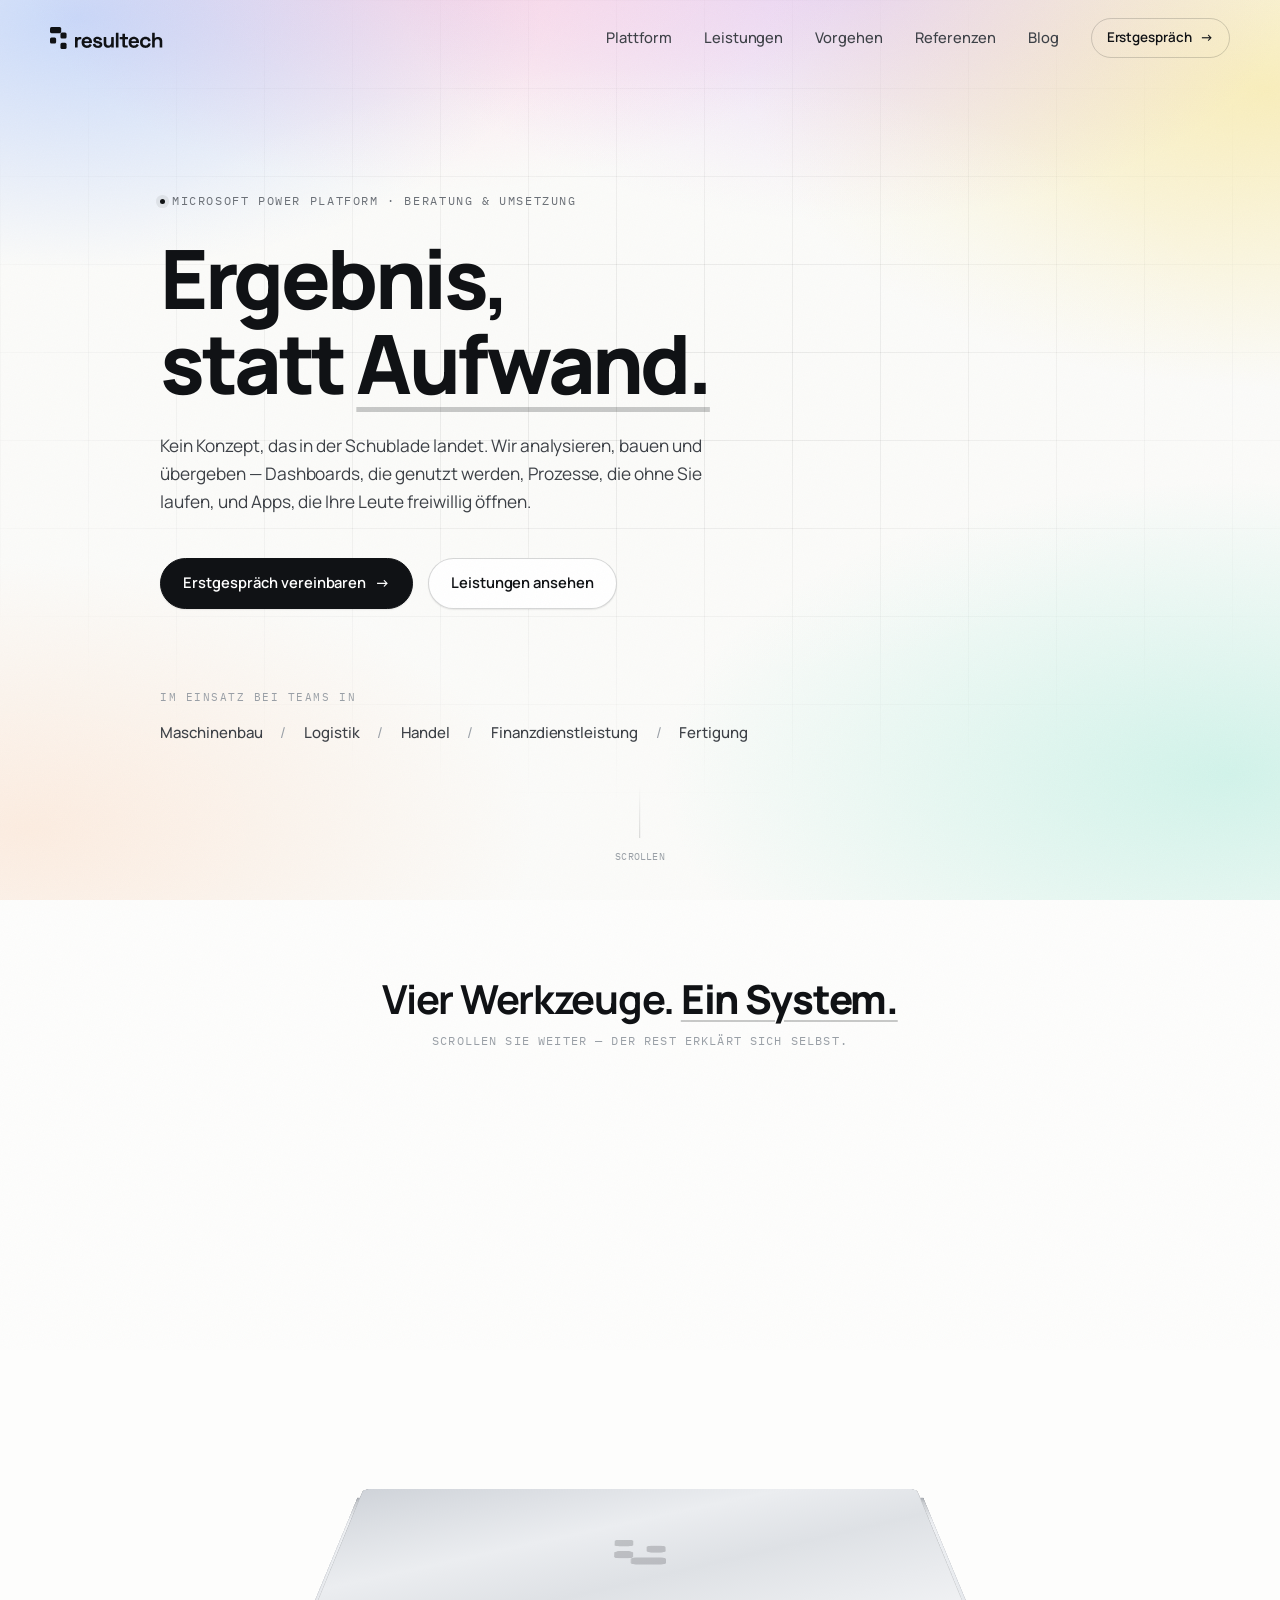
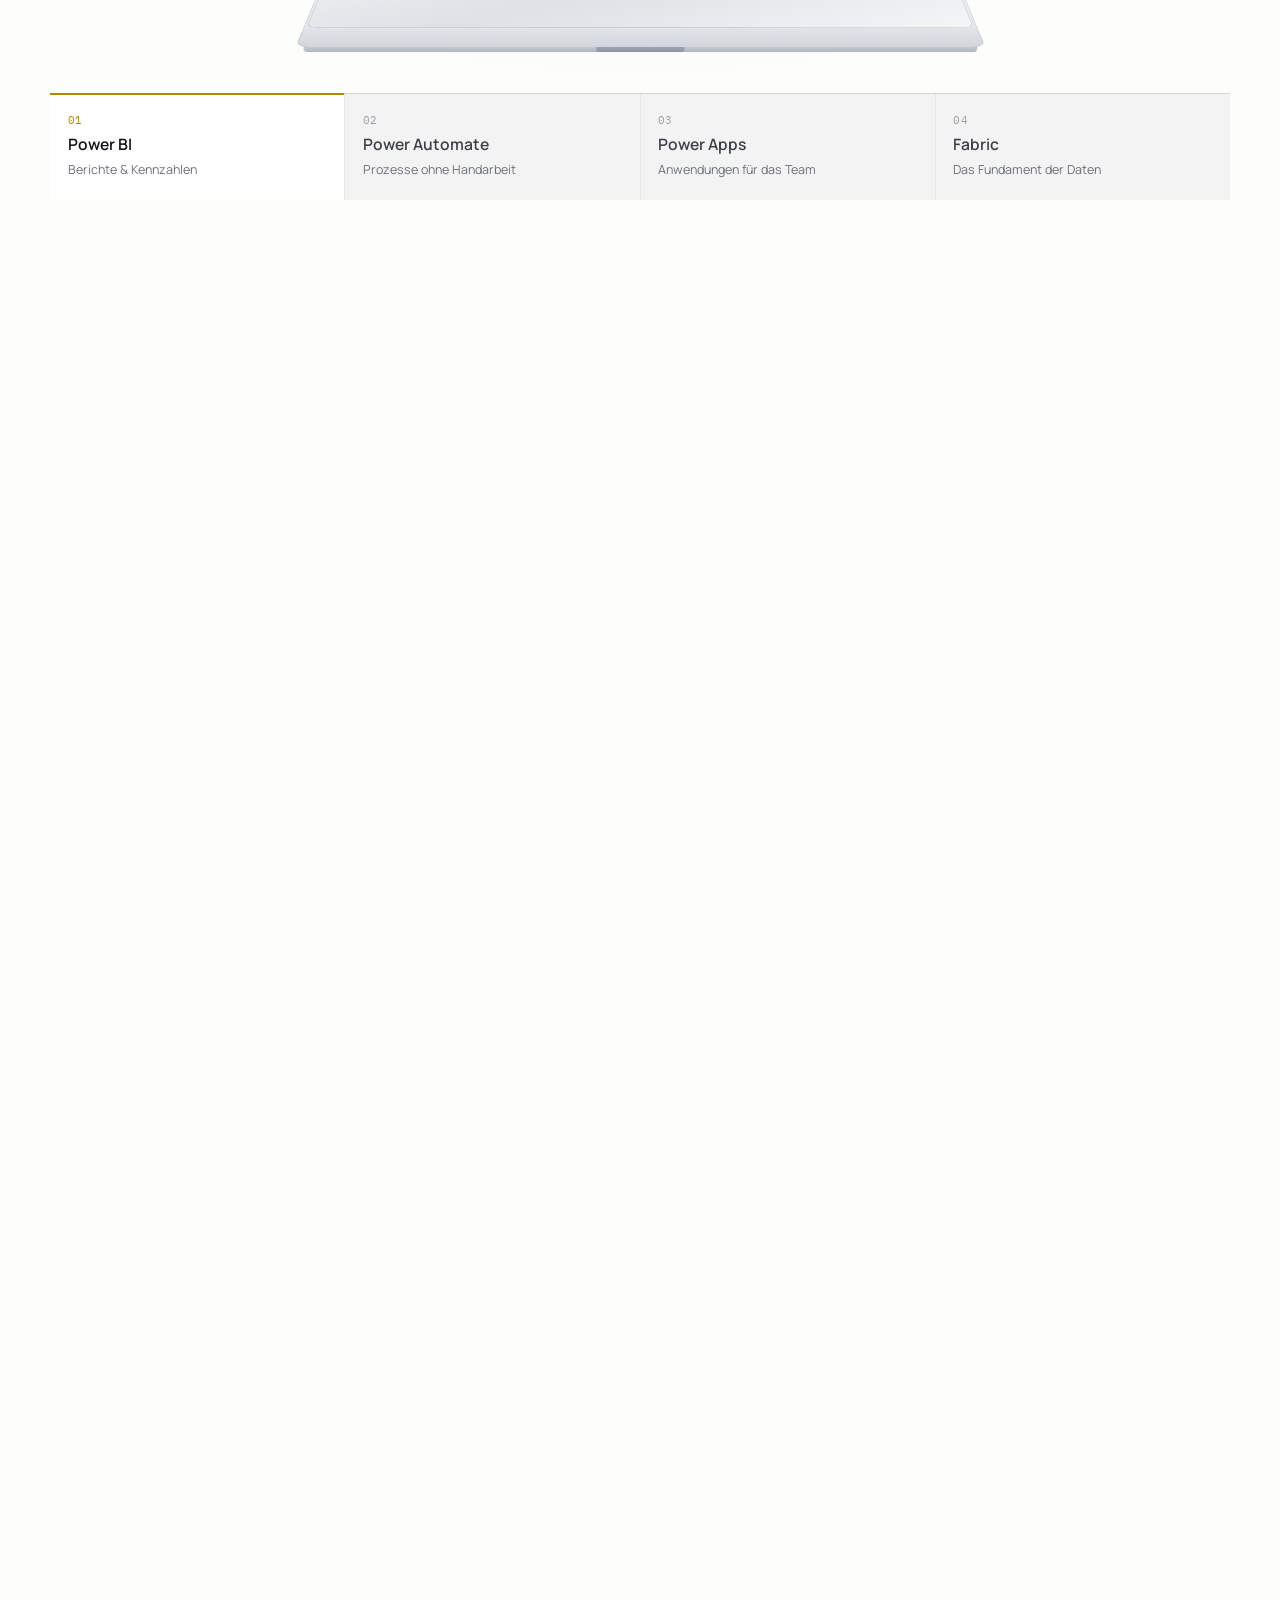
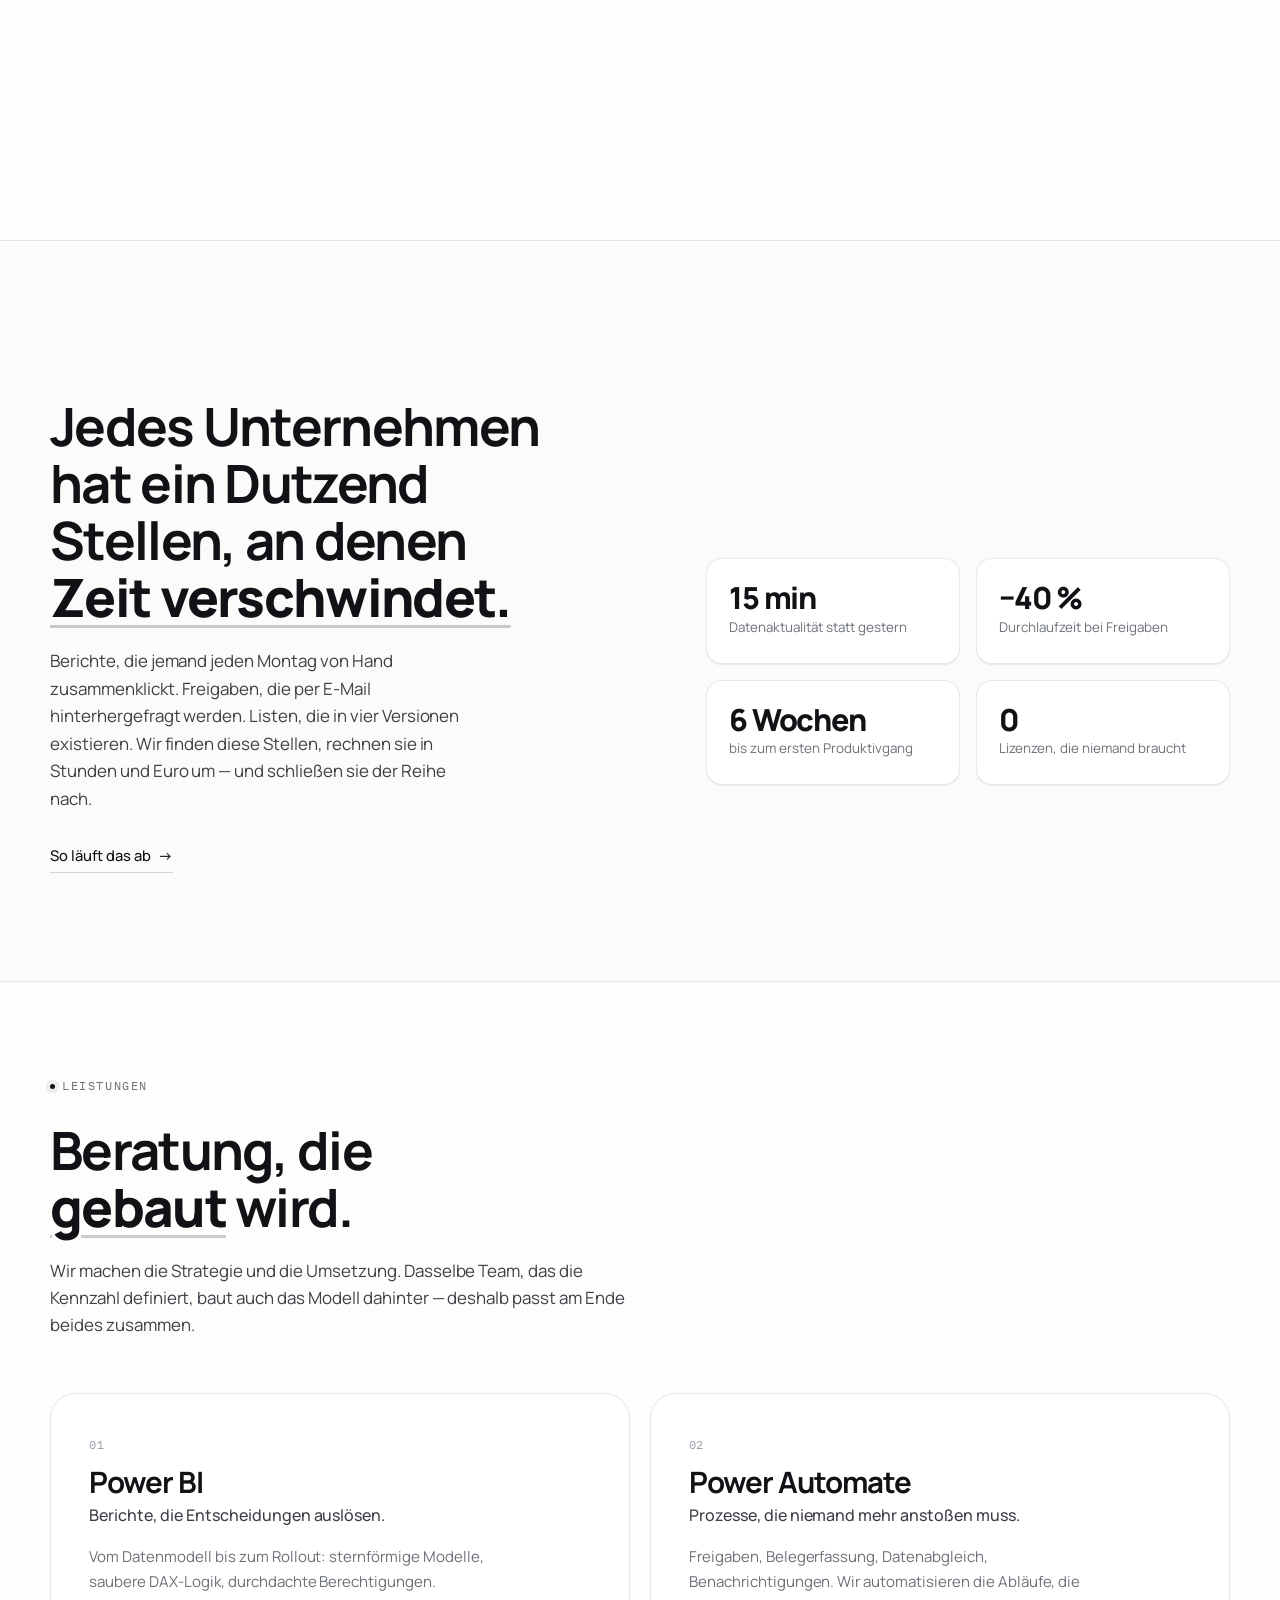
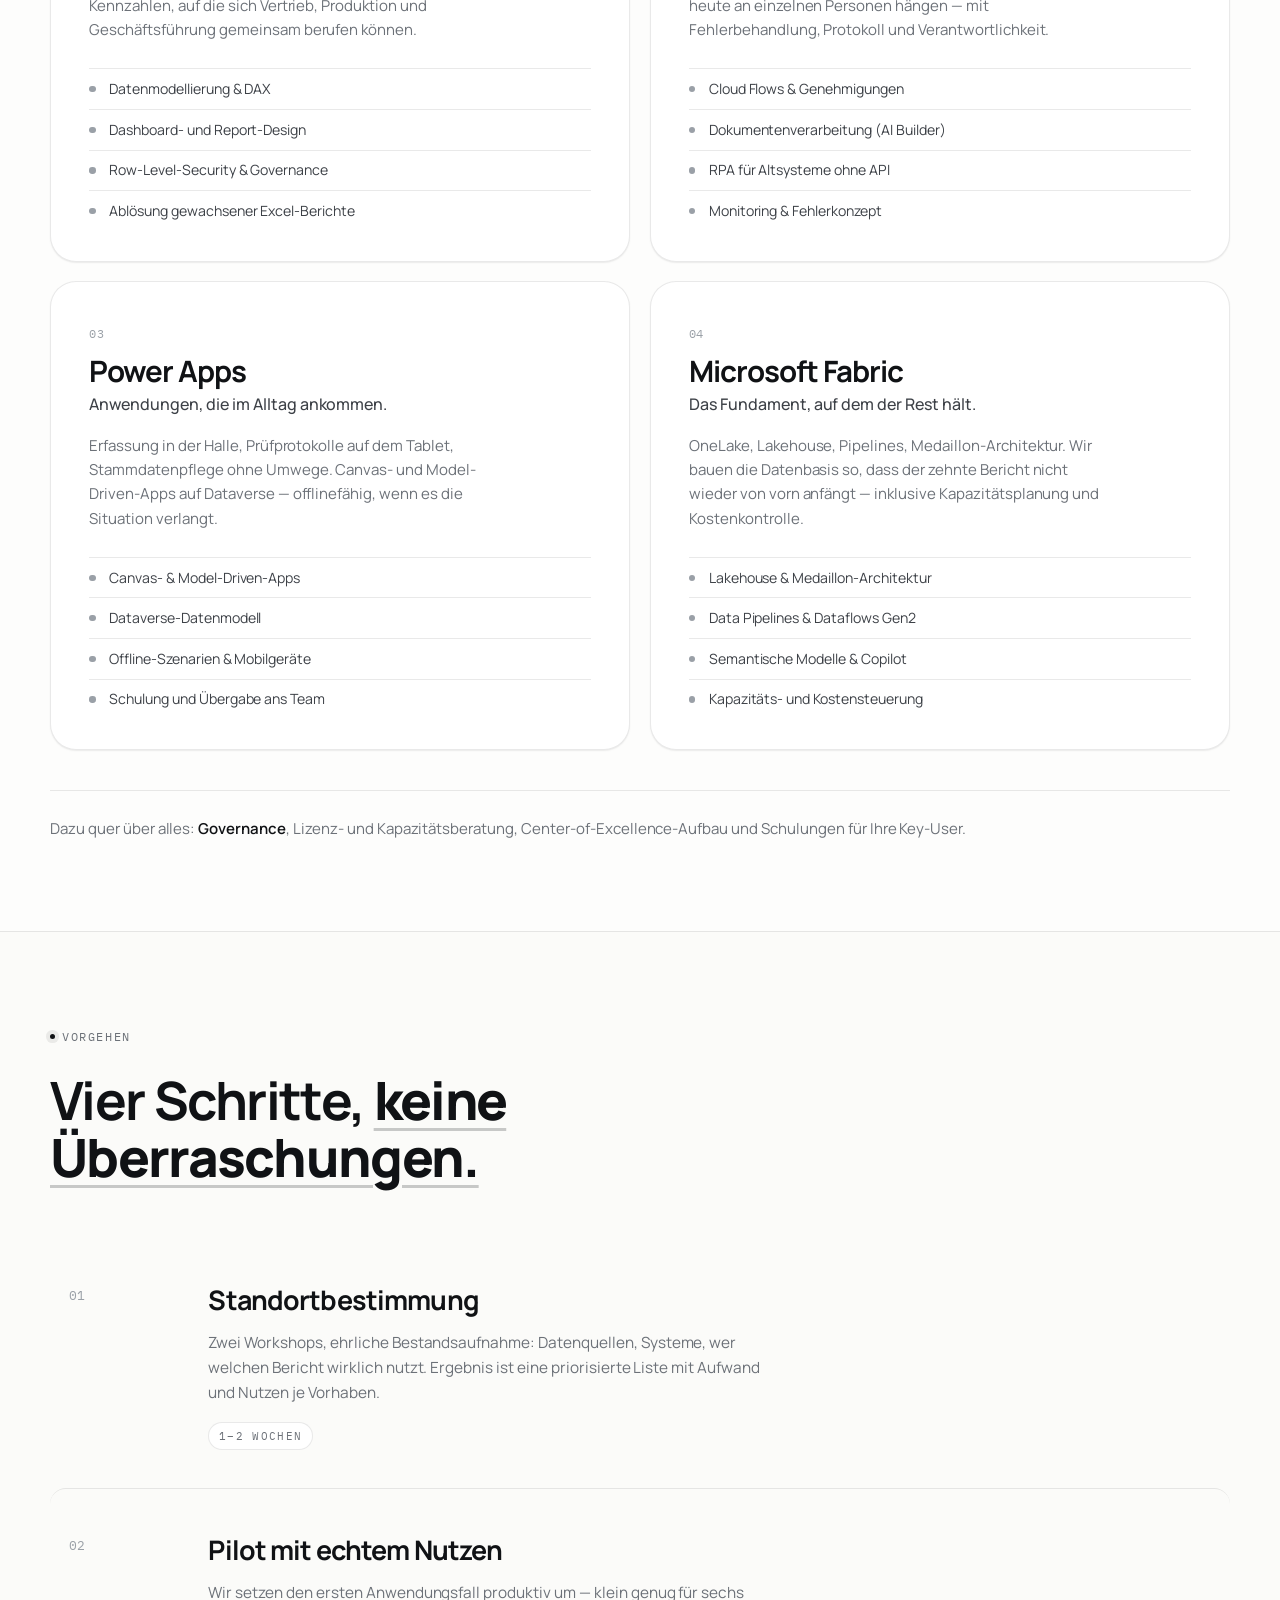
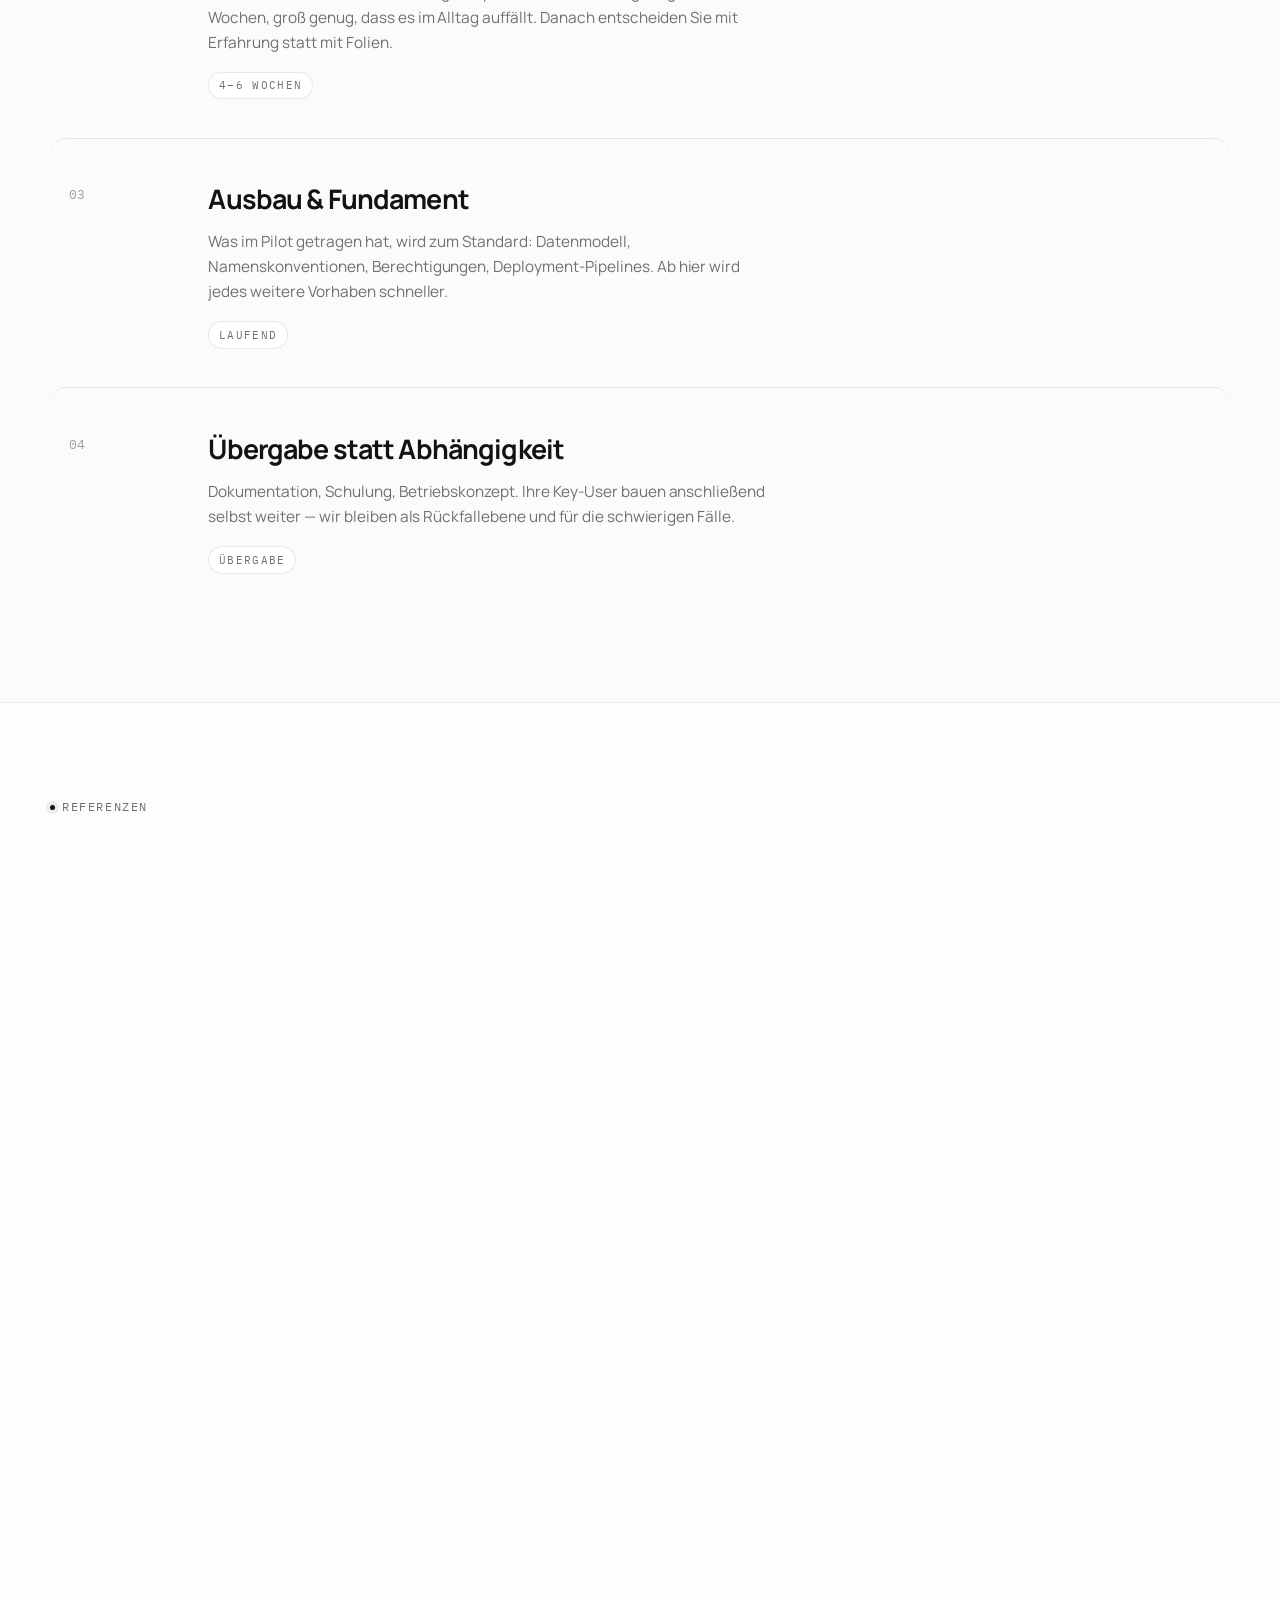
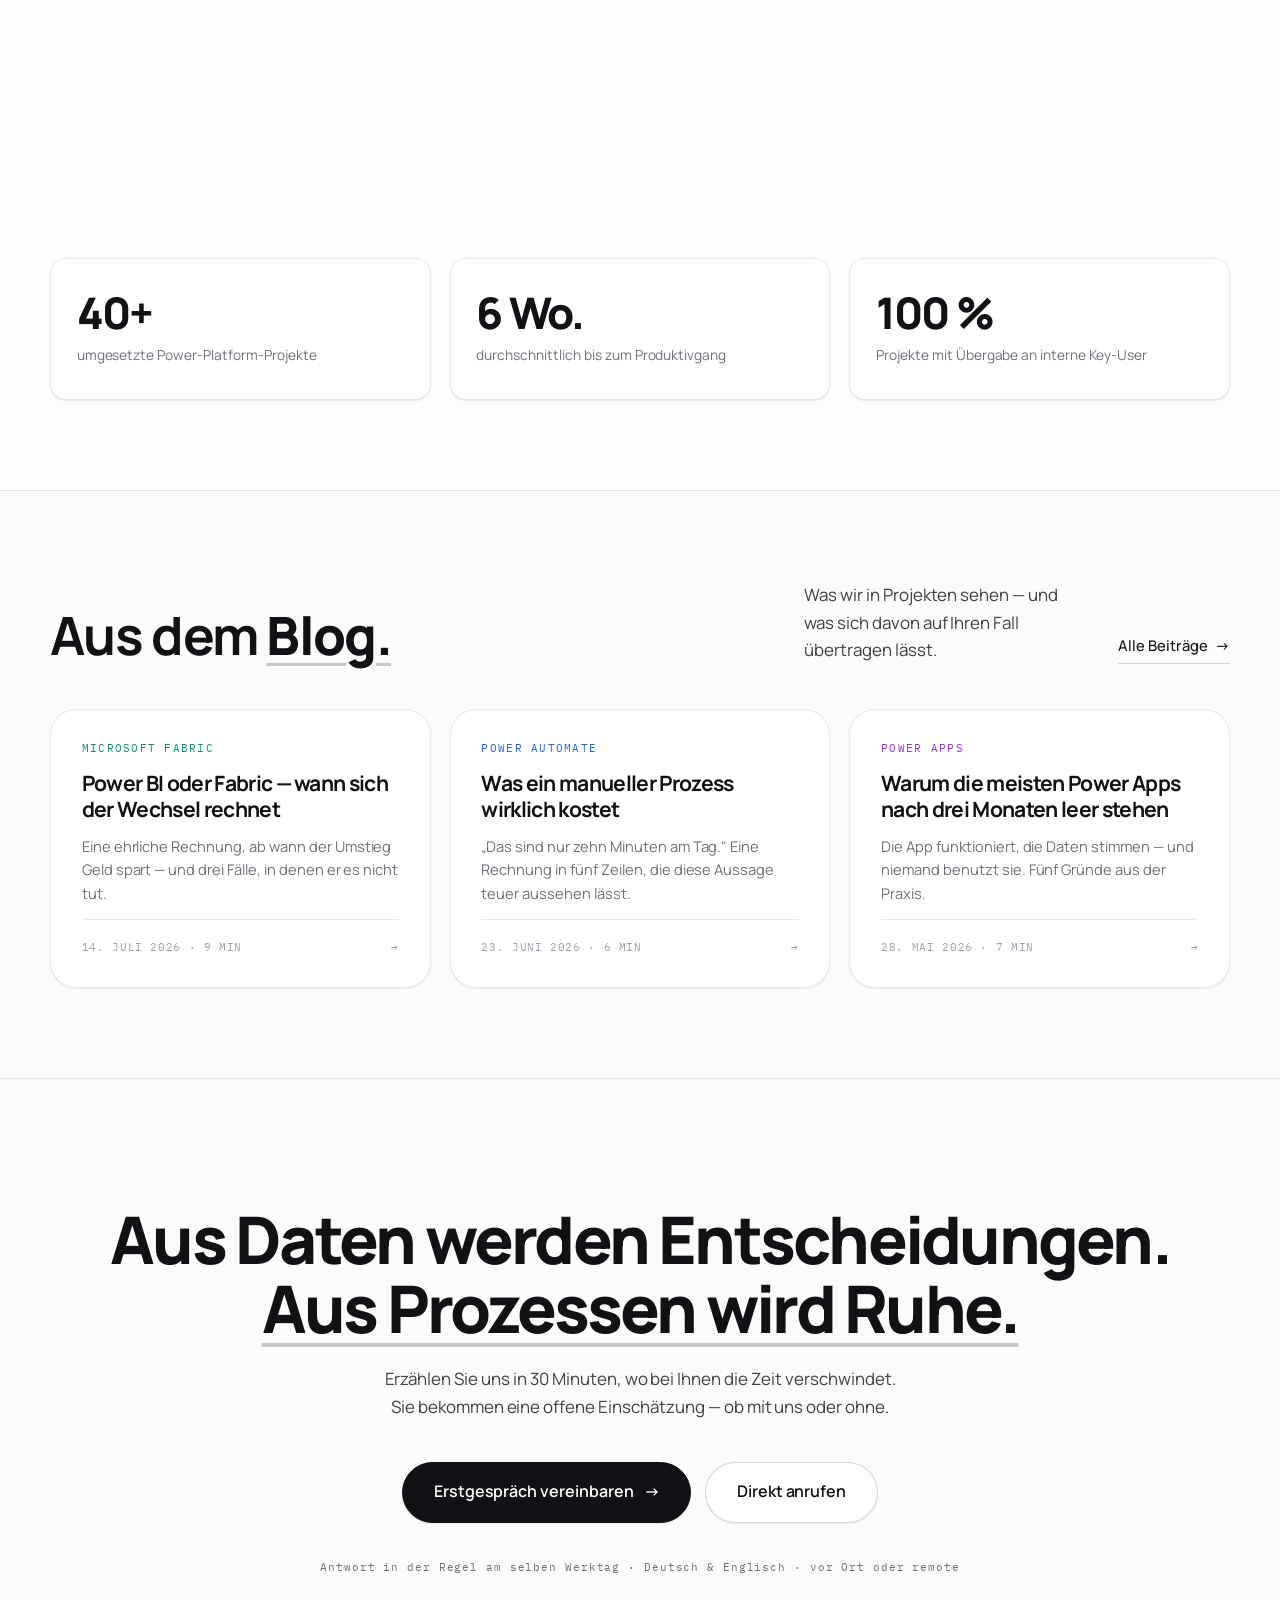
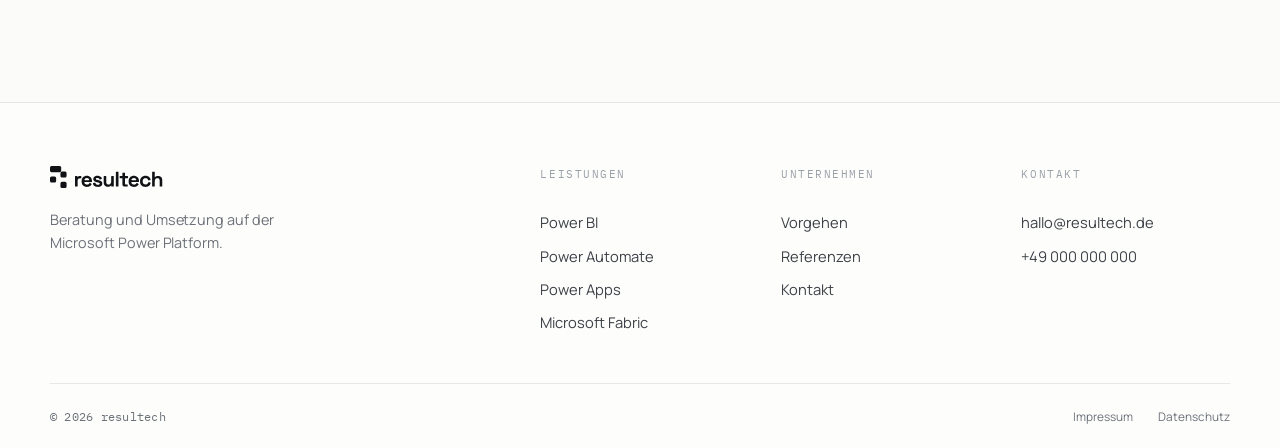
==== commit 4c888a3b: "Add GoatCounter analytics Datenschutzfreundliche, cookielose Besucherstatistik (GoatCounter) auf all" ====
--- a/index.html
+++ b/index.html
@@ -679,5 +679,6 @@
 </footer>
 
 <script src="main.js" defer></script>
+<script data-goatcounter="https://resultech.goatcounter.com/count" async src="//gc.zgo.at/count.js"></script>
 </body>
 </html>
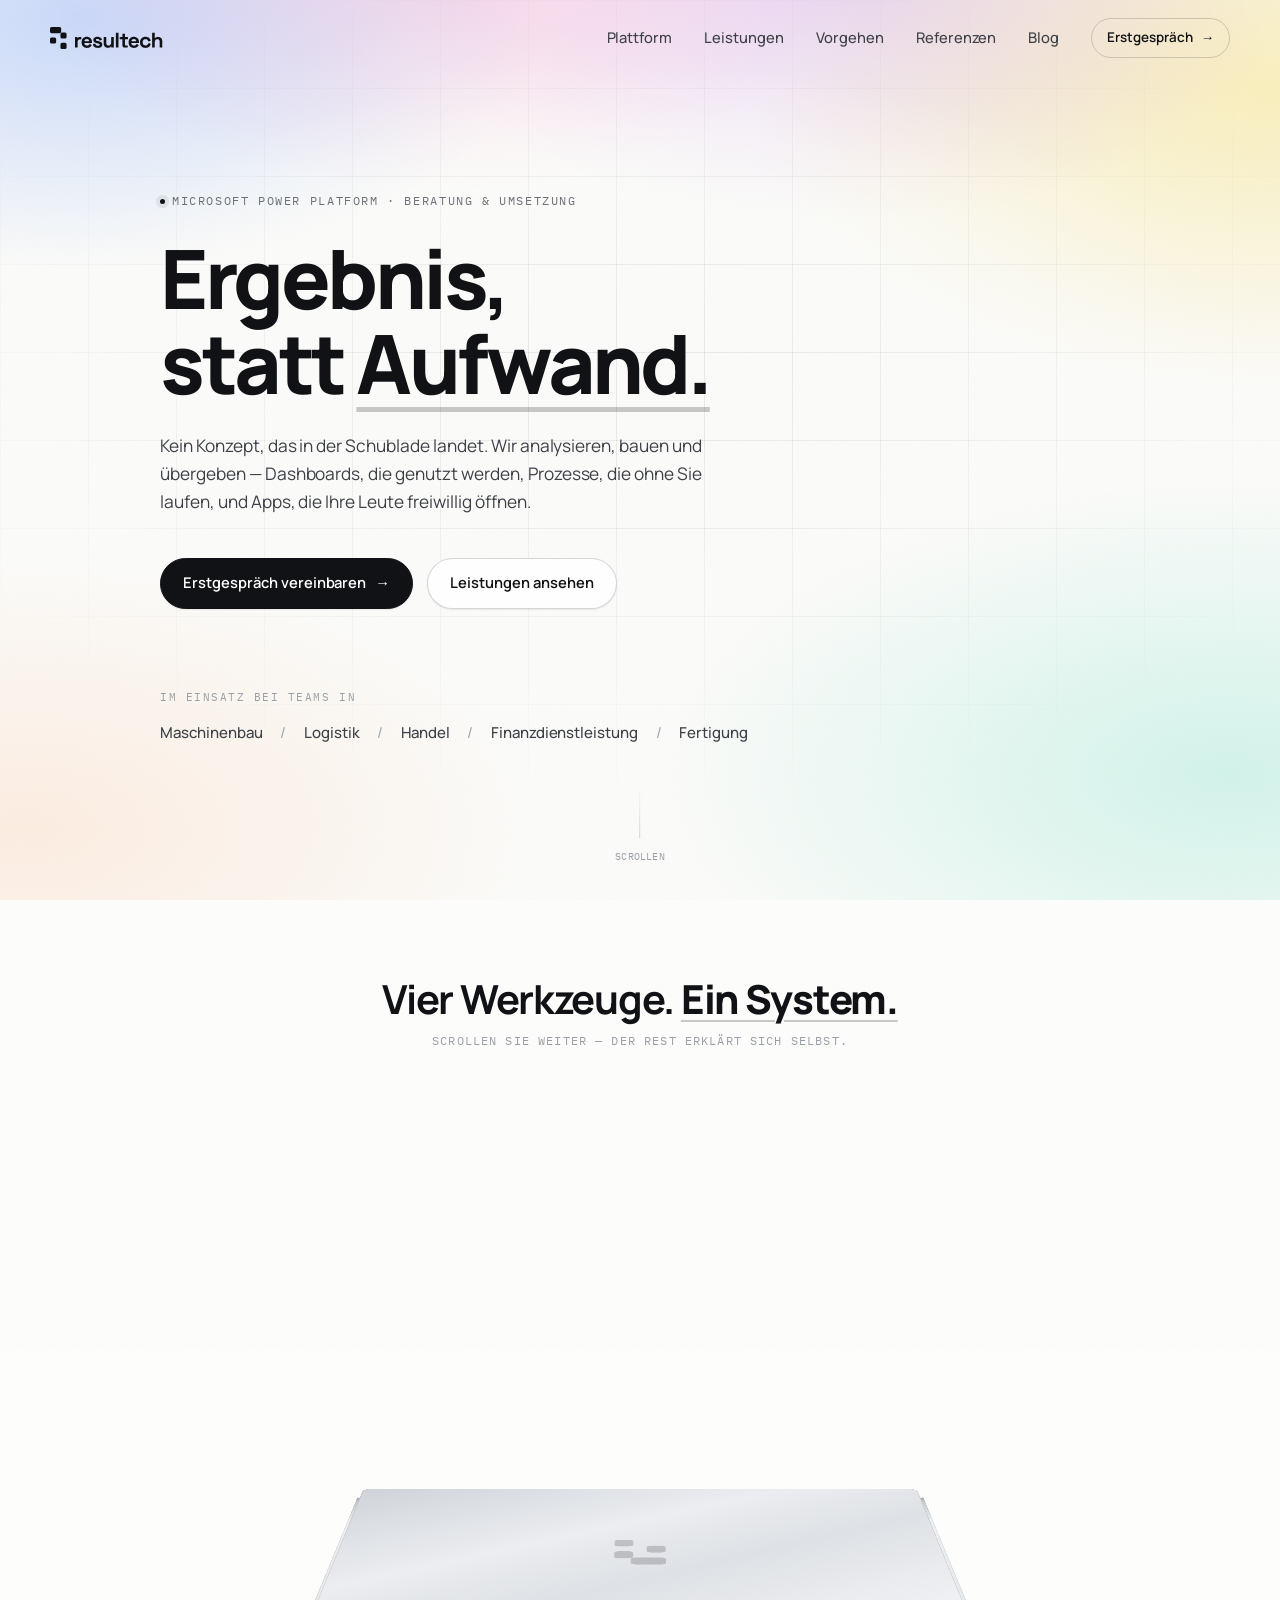
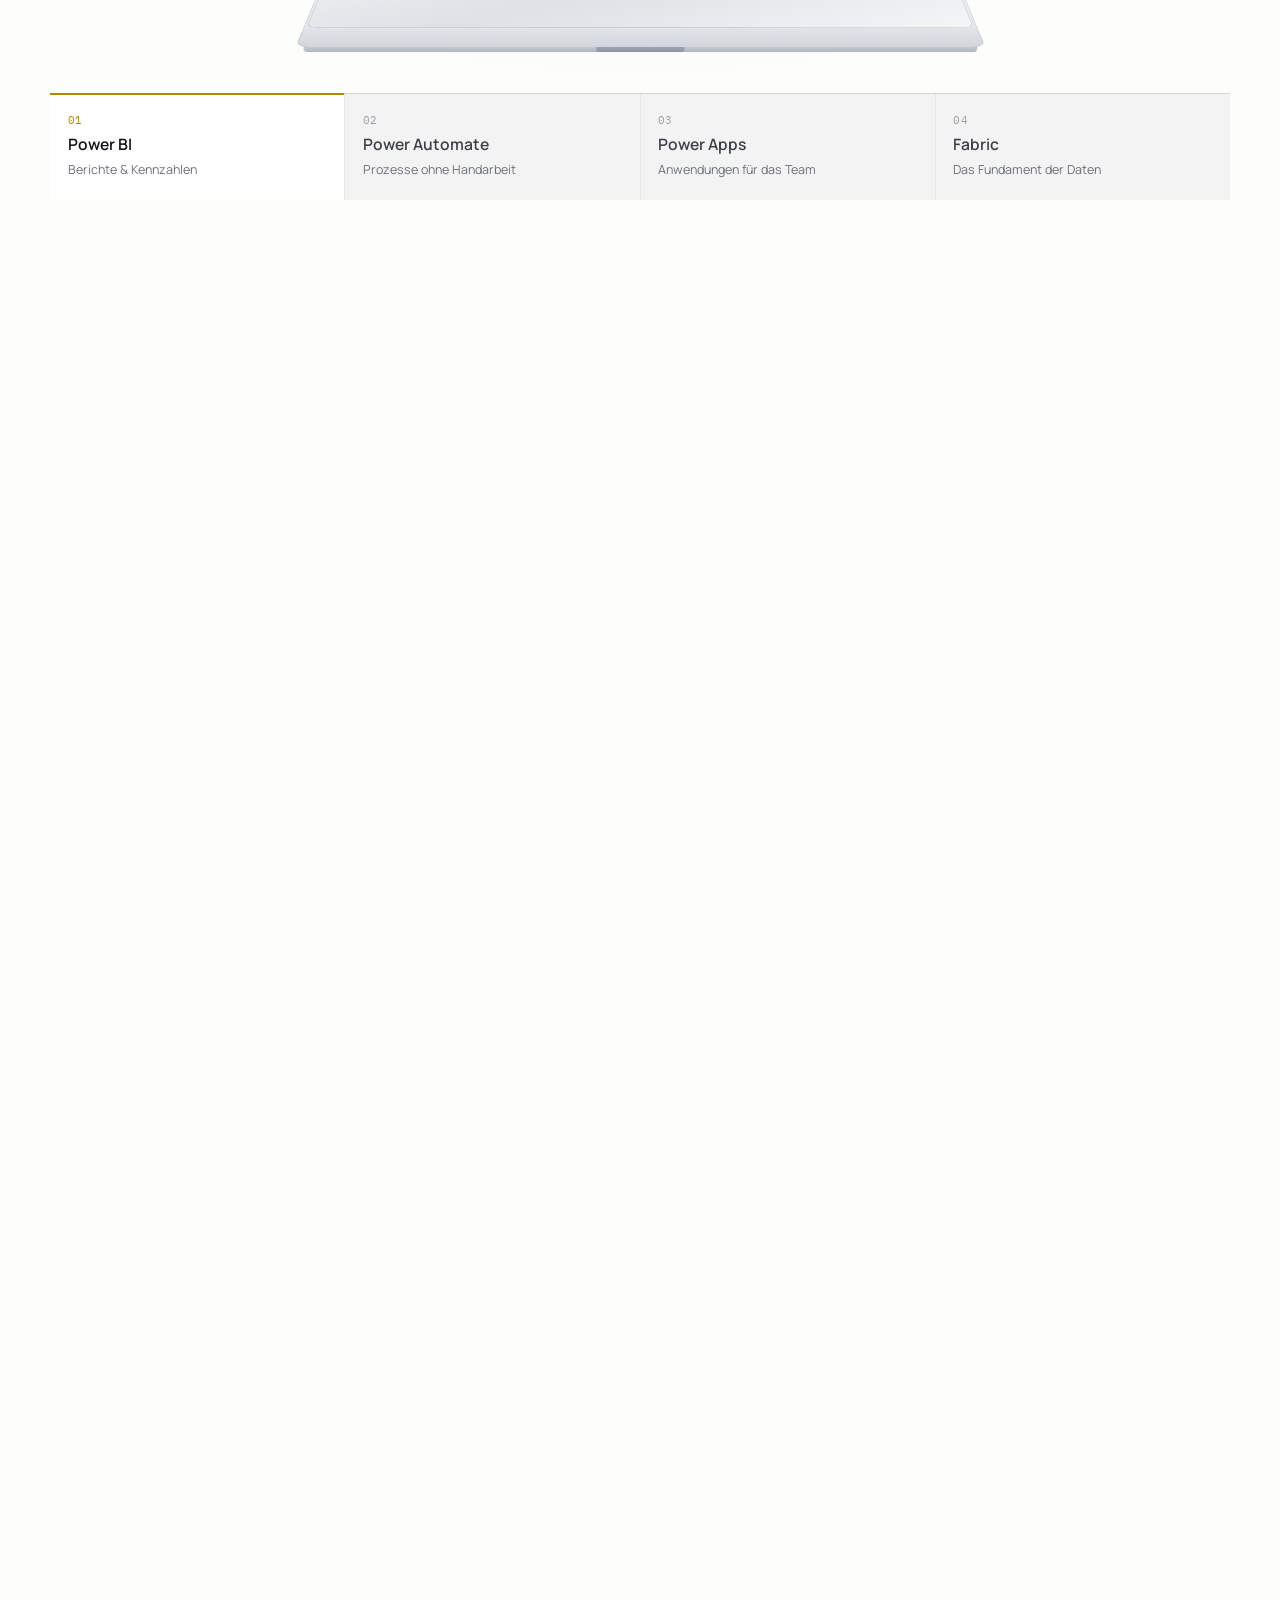
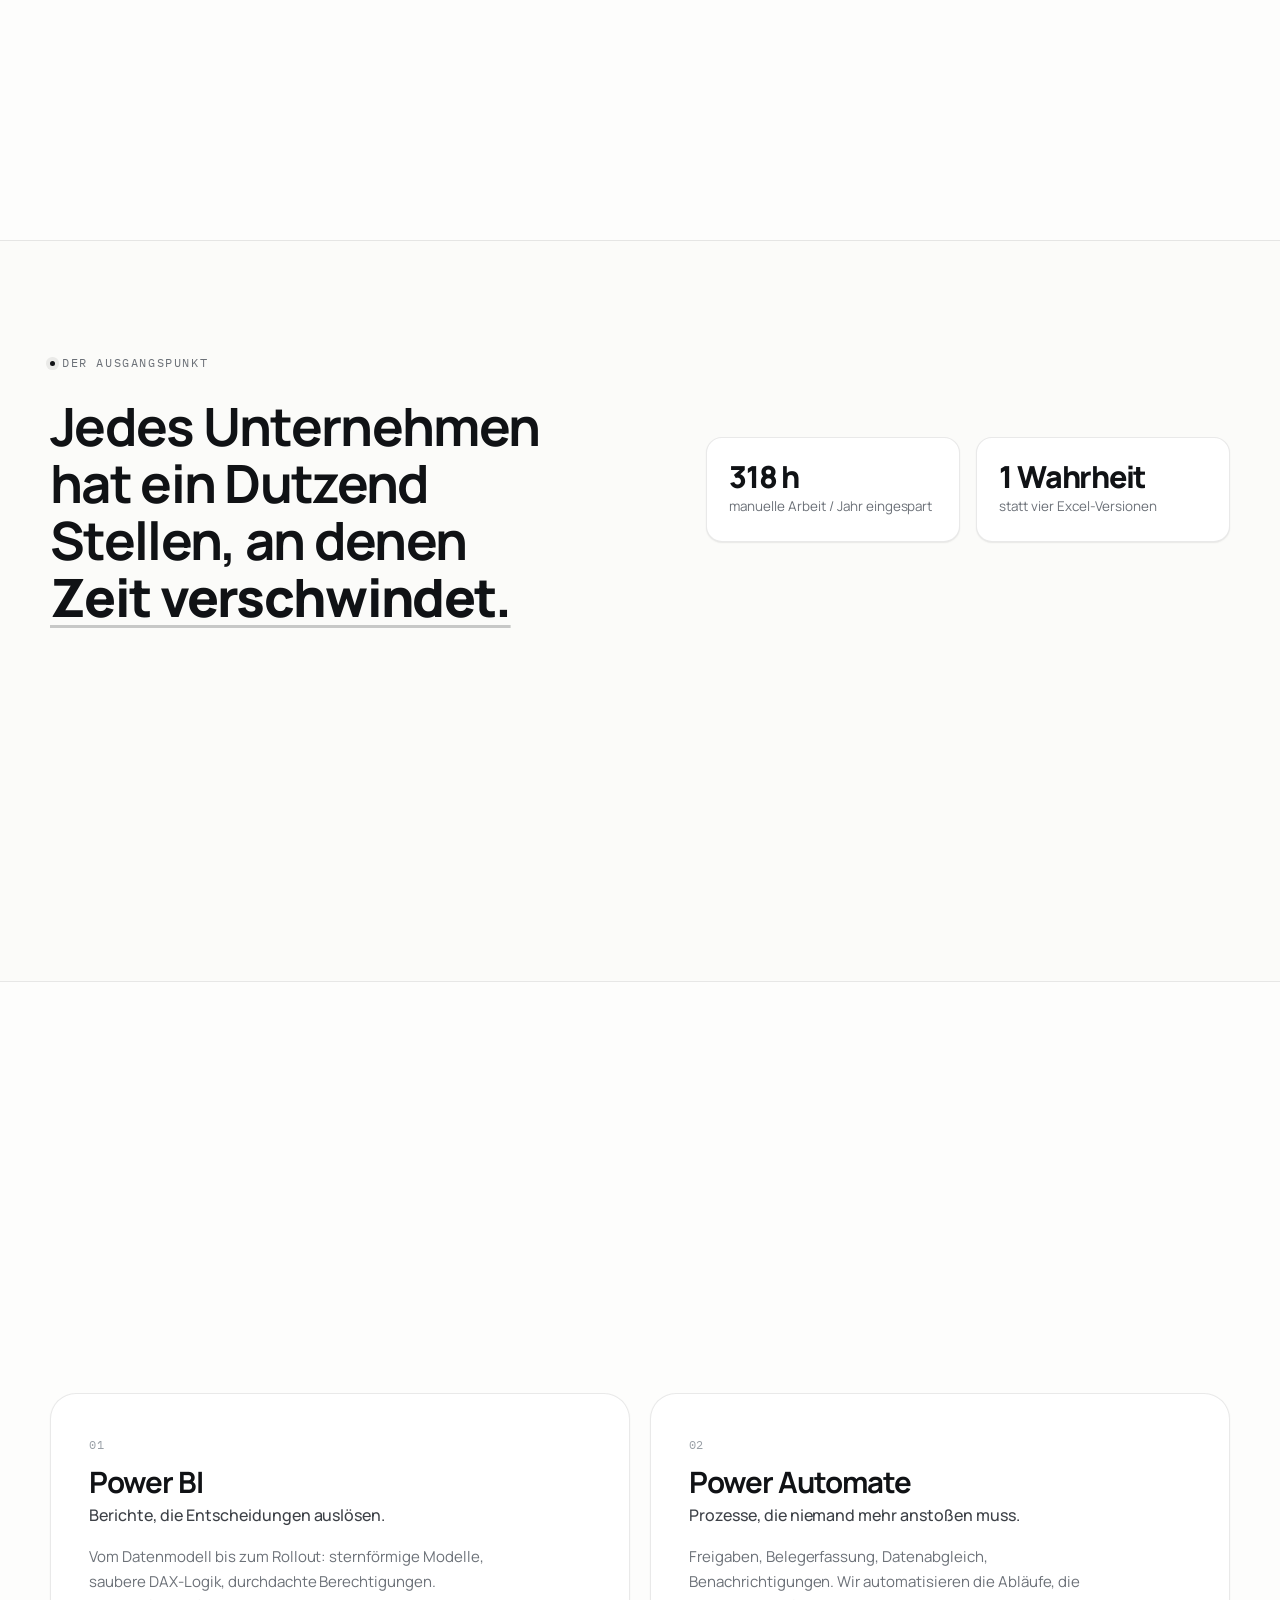
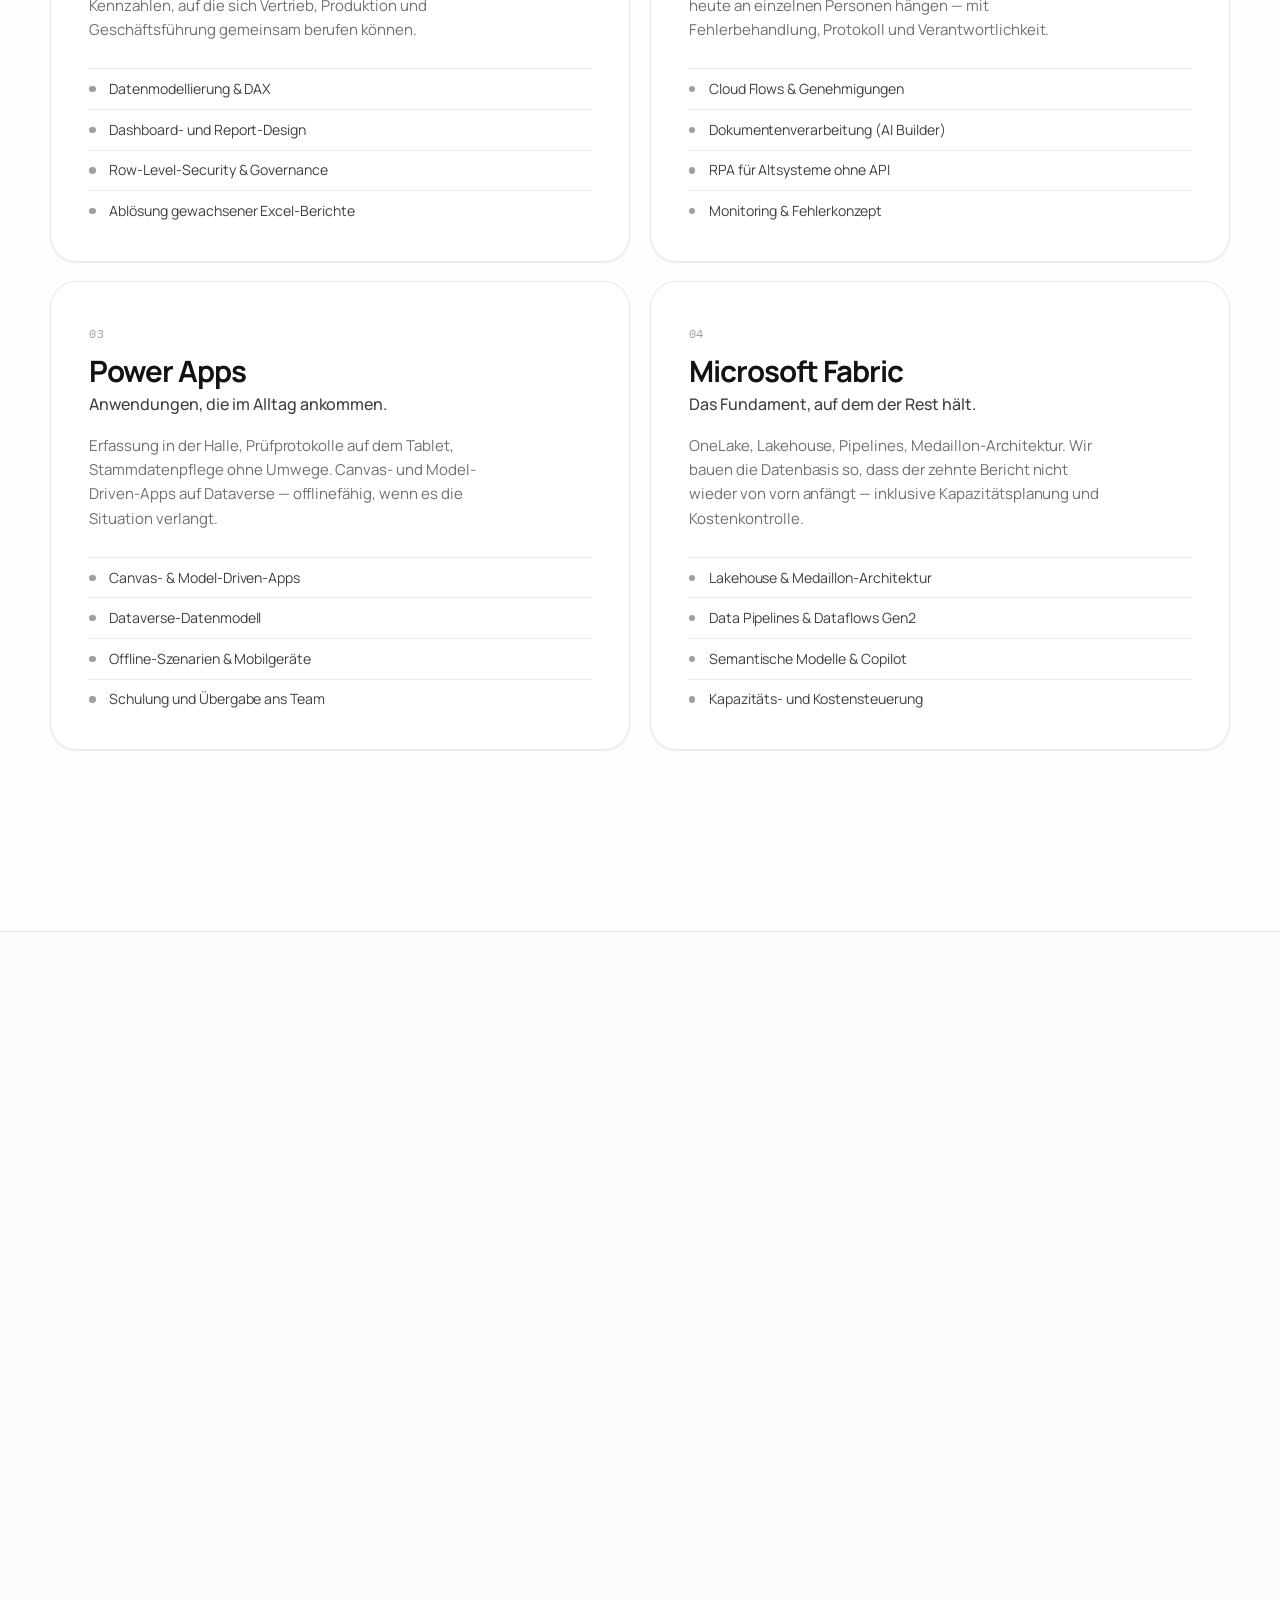
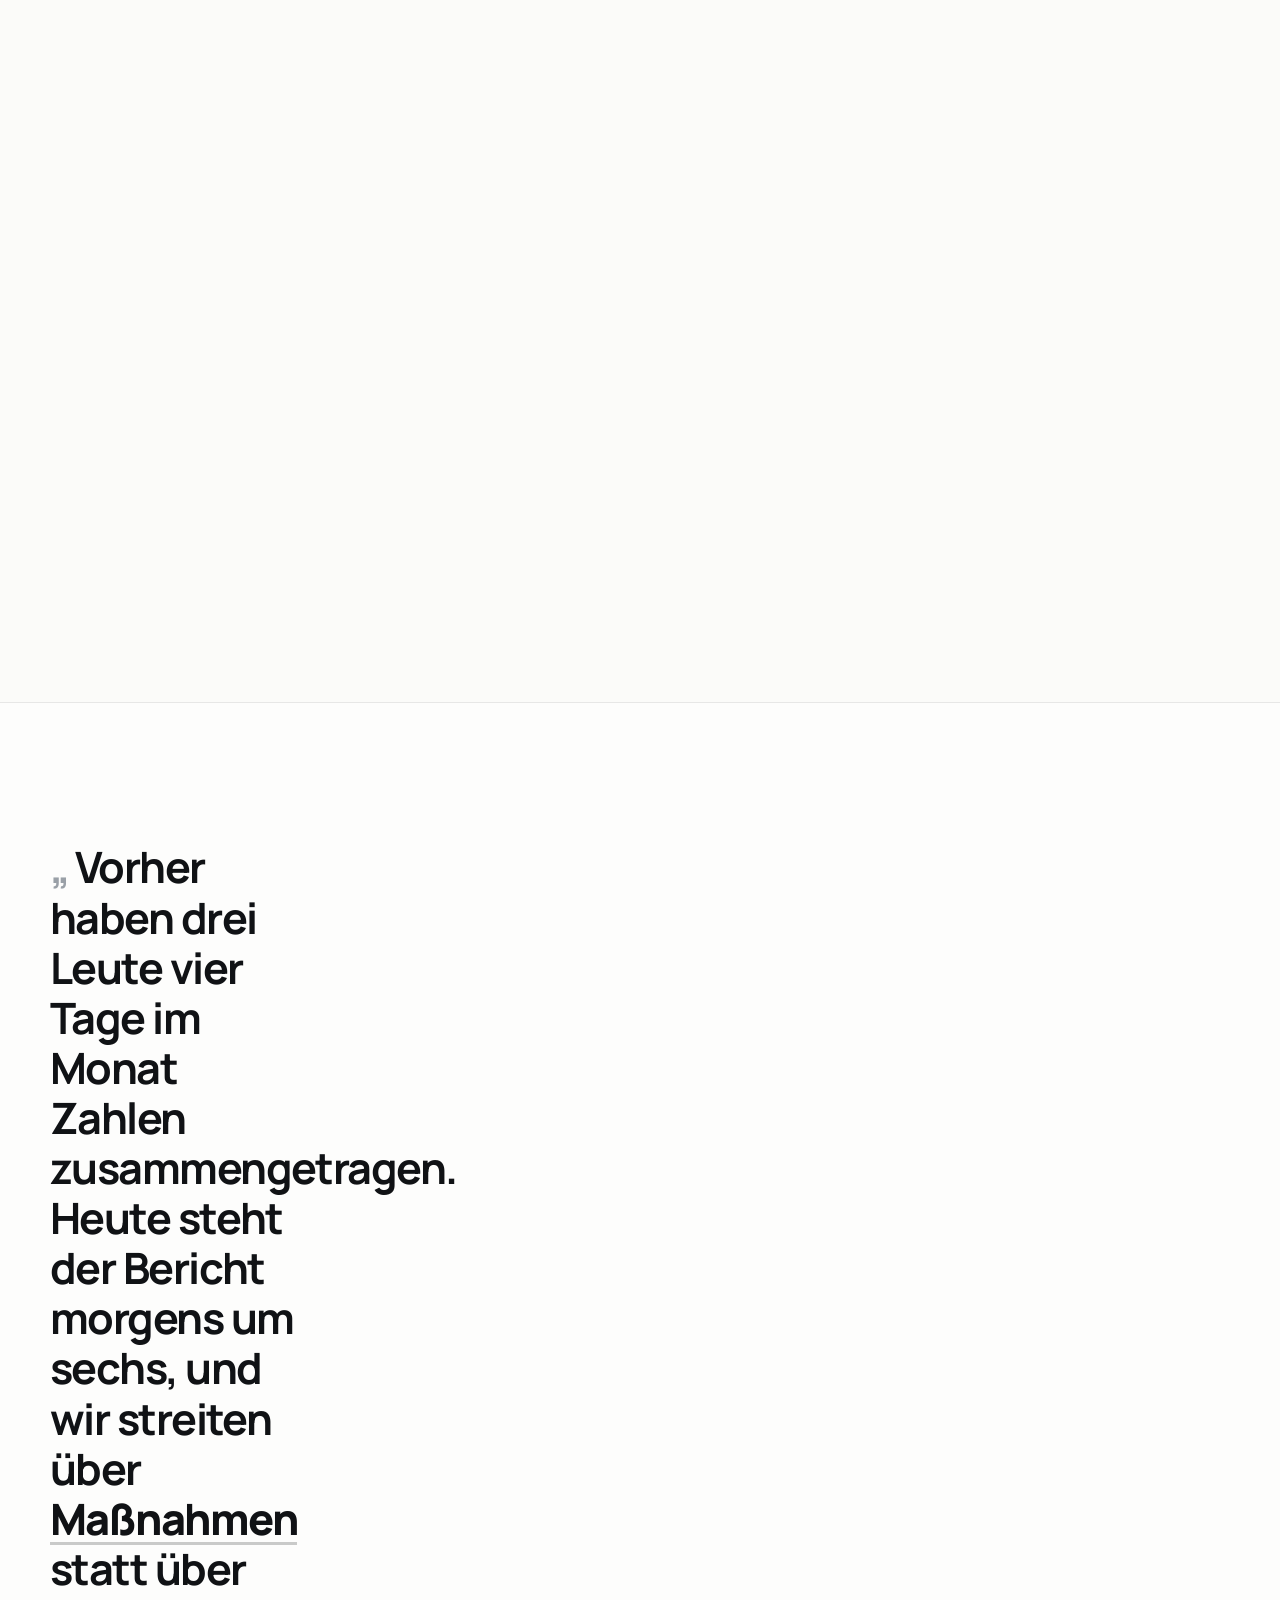
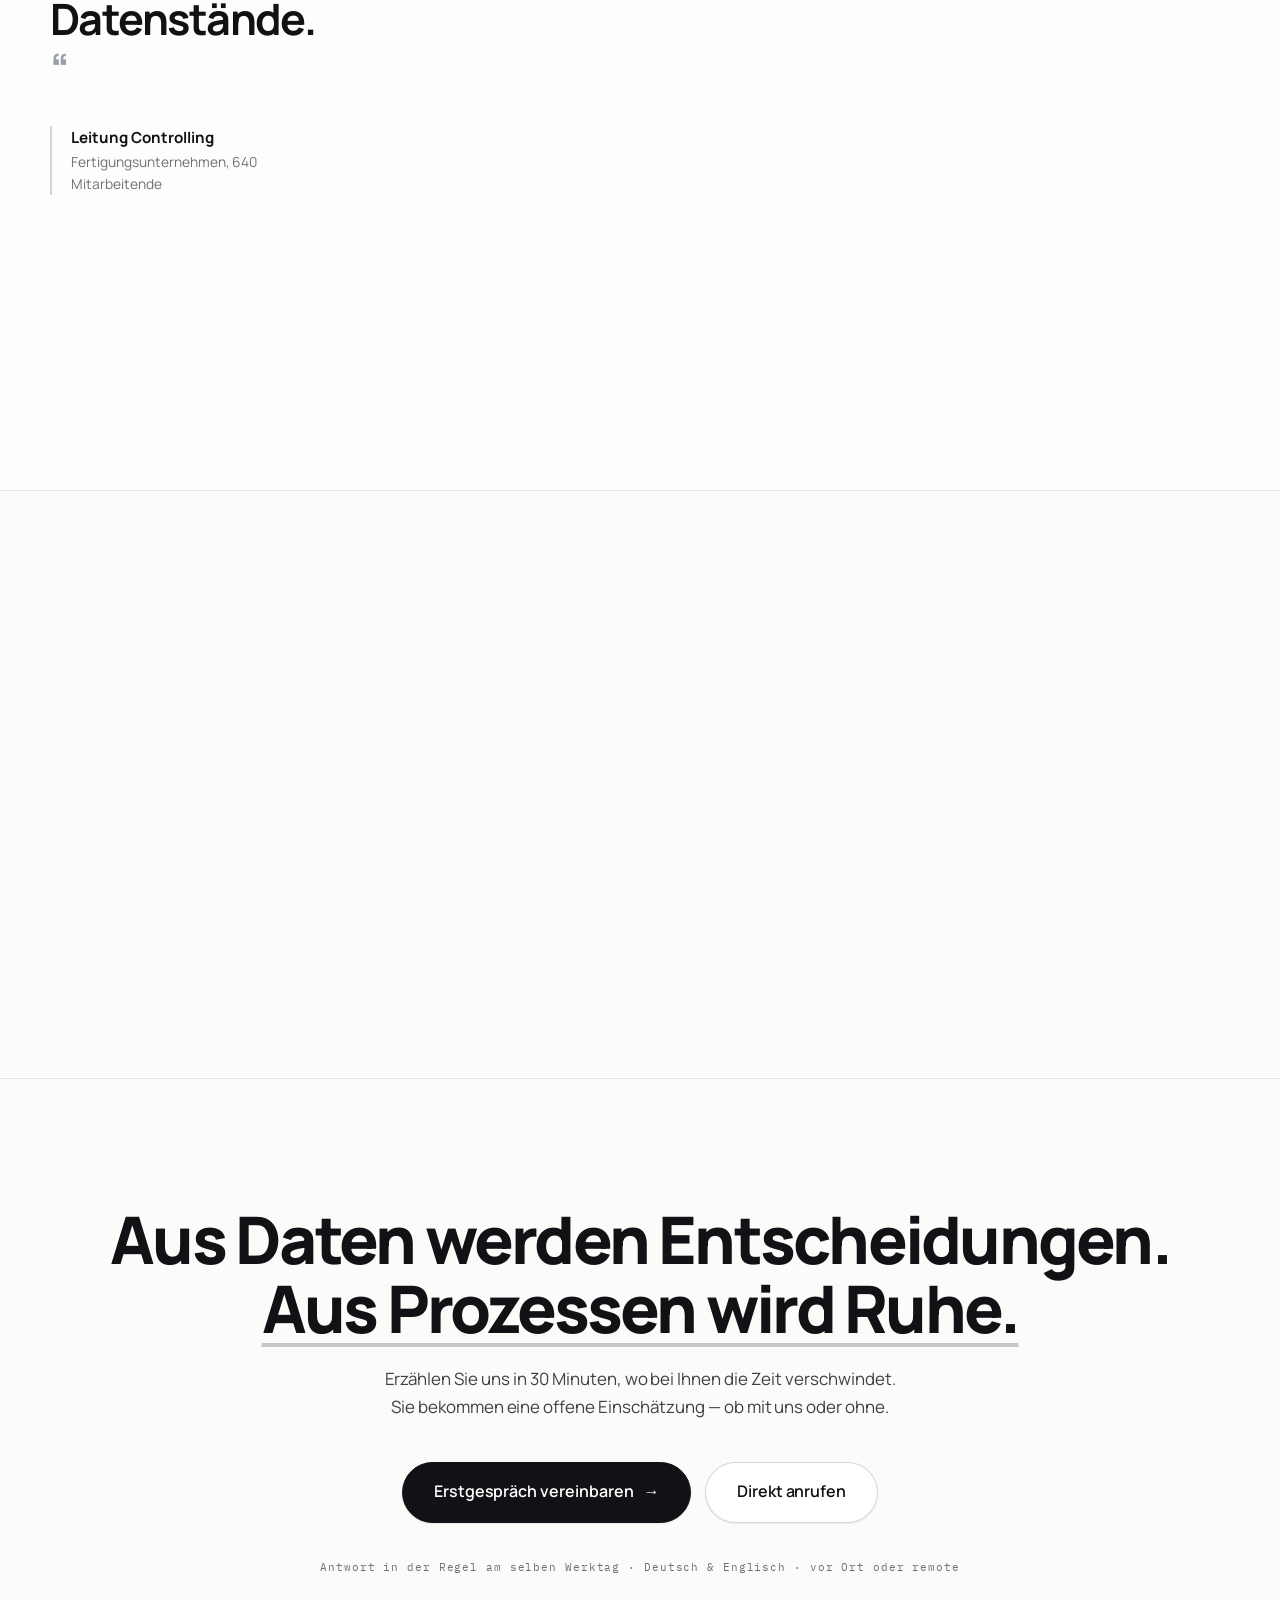
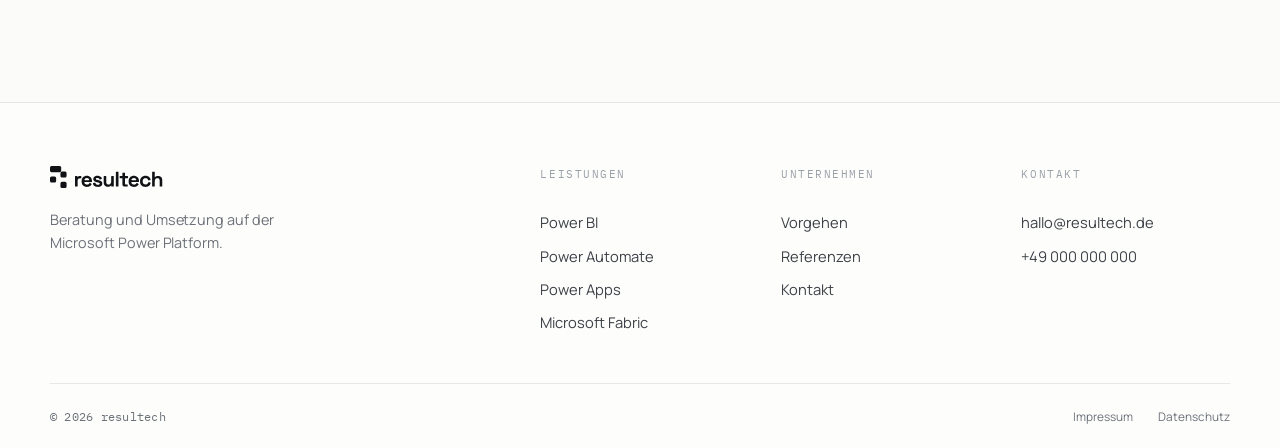
==== commit 619014ef: "Add favicon set and self-host Google Fonts - Generate favicon.svg (transparent, modern browsers) plu" ====
--- a/index.html
+++ b/index.html
@@ -7,14 +7,15 @@
 <meta name="description" content="Power BI, Power Automate, Power Apps und Microsoft Fabric — Beratung und Umsetzung aus einer Hand. Von der Analyse bis zum Go-live.">
 <meta name="theme-color" content="#FBFBF9">
 
+<link rel="icon" href="favicon.svg" type="image/svg+xml">
+<link rel="icon" href="favicon.ico" sizes="any">
+<link rel="apple-touch-icon" href="apple-touch-icon.png">
+
 <meta property="og:type" content="website">
 <meta property="og:title" content="resultech — Power Platform: Beratung und Umsetzung">
 <meta property="og:description" content="Ergebnis, statt Aufwand. Power BI, Power Automate, Power Apps, Fabric.">
 <meta property="og:locale" content="de_DE">
 
-<link rel="preconnect" href="https://fonts.googleapis.com">
-<link rel="preconnect" href="https://fonts.gstatic.com" crossorigin>
-<link href="https://fonts.googleapis.com/css2?family=Manrope:wght@400;500;600;700;800&family=IBM+Plex+Mono:wght@400;500&display=swap" rel="stylesheet">
 <link rel="stylesheet" href="styles.css">
 </head>
 <body>
--- a/styles.css
+++ b/styles.css
@@ -3,6 +3,25 @@
    Helles Thema. Konzept unverändert: die Fläche ist neutral,
    Farbe erscheint nur dort, wo ein Produkt gemeint ist.
    ============================================================ */
+
+/* Schriften lokal statt von fonts.googleapis.com — vermeidet die
+   Übertragung von Besucher-IPs an Google beim Seitenaufruf (siehe
+   LG München I, Urteil v. 20.01.2022, Az. 3 O 17493/20). Nur der
+   lateinische Zeichensatz (inkl. äöüß), da die Seite rein deutsch/
+   englisch ist — deshalb nur 3 Dateien statt der vollen Google-
+   Fonts-Auslieferung mit Kyrillisch/Griechisch/Vietnamesisch. */
+@font-face{
+  font-family:'Manrope'; font-style:normal; font-weight:400 800; font-display:swap;
+  src:url('fonts/manrope-variable.woff2') format('woff2');
+}
+@font-face{
+  font-family:'IBM Plex Mono'; font-style:normal; font-weight:400; font-display:swap;
+  src:url('fonts/ibm-plex-mono-400.woff2') format('woff2');
+}
+@font-face{
+  font-family:'IBM Plex Mono'; font-style:normal; font-weight:500; font-display:swap;
+  src:url('fonts/ibm-plex-mono-500.woff2') format('woff2');
+}
 
 :root{
   /* Flächen — warmes Off-White, Karten in Reinweiß */
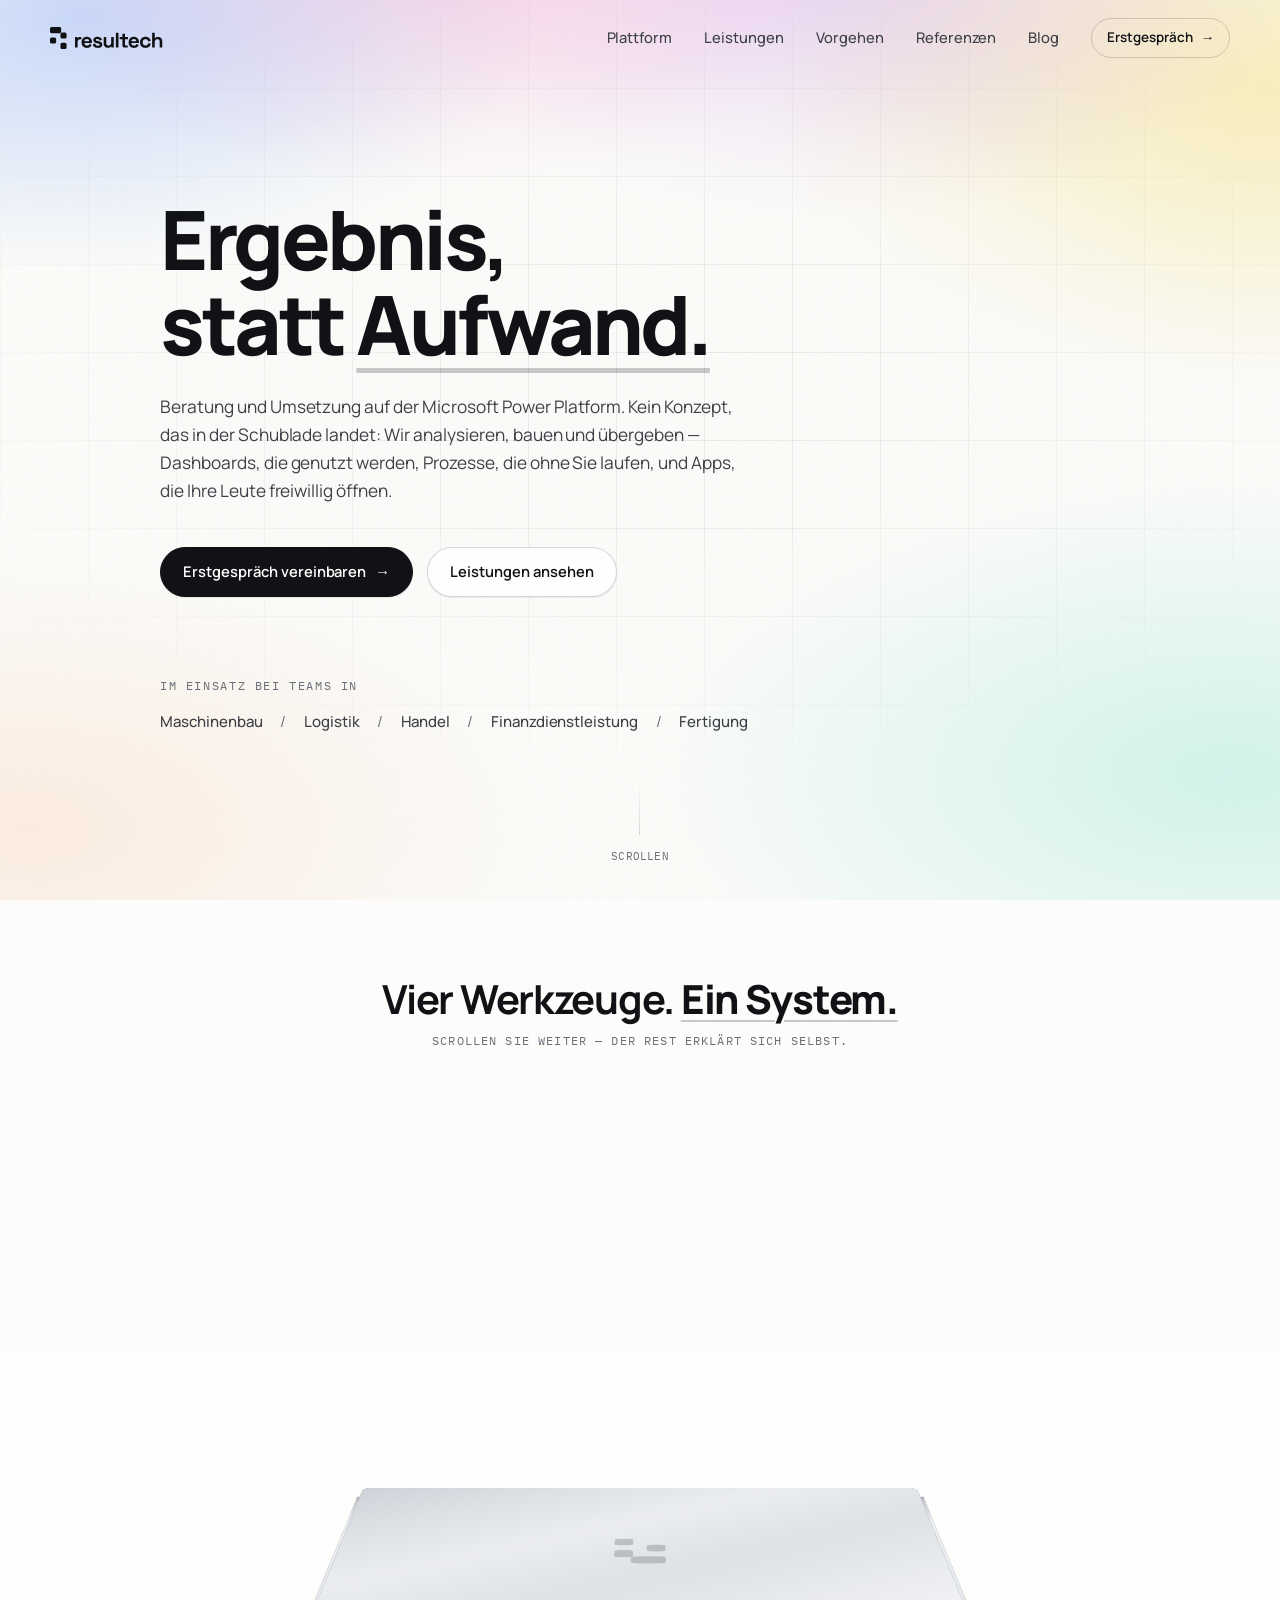
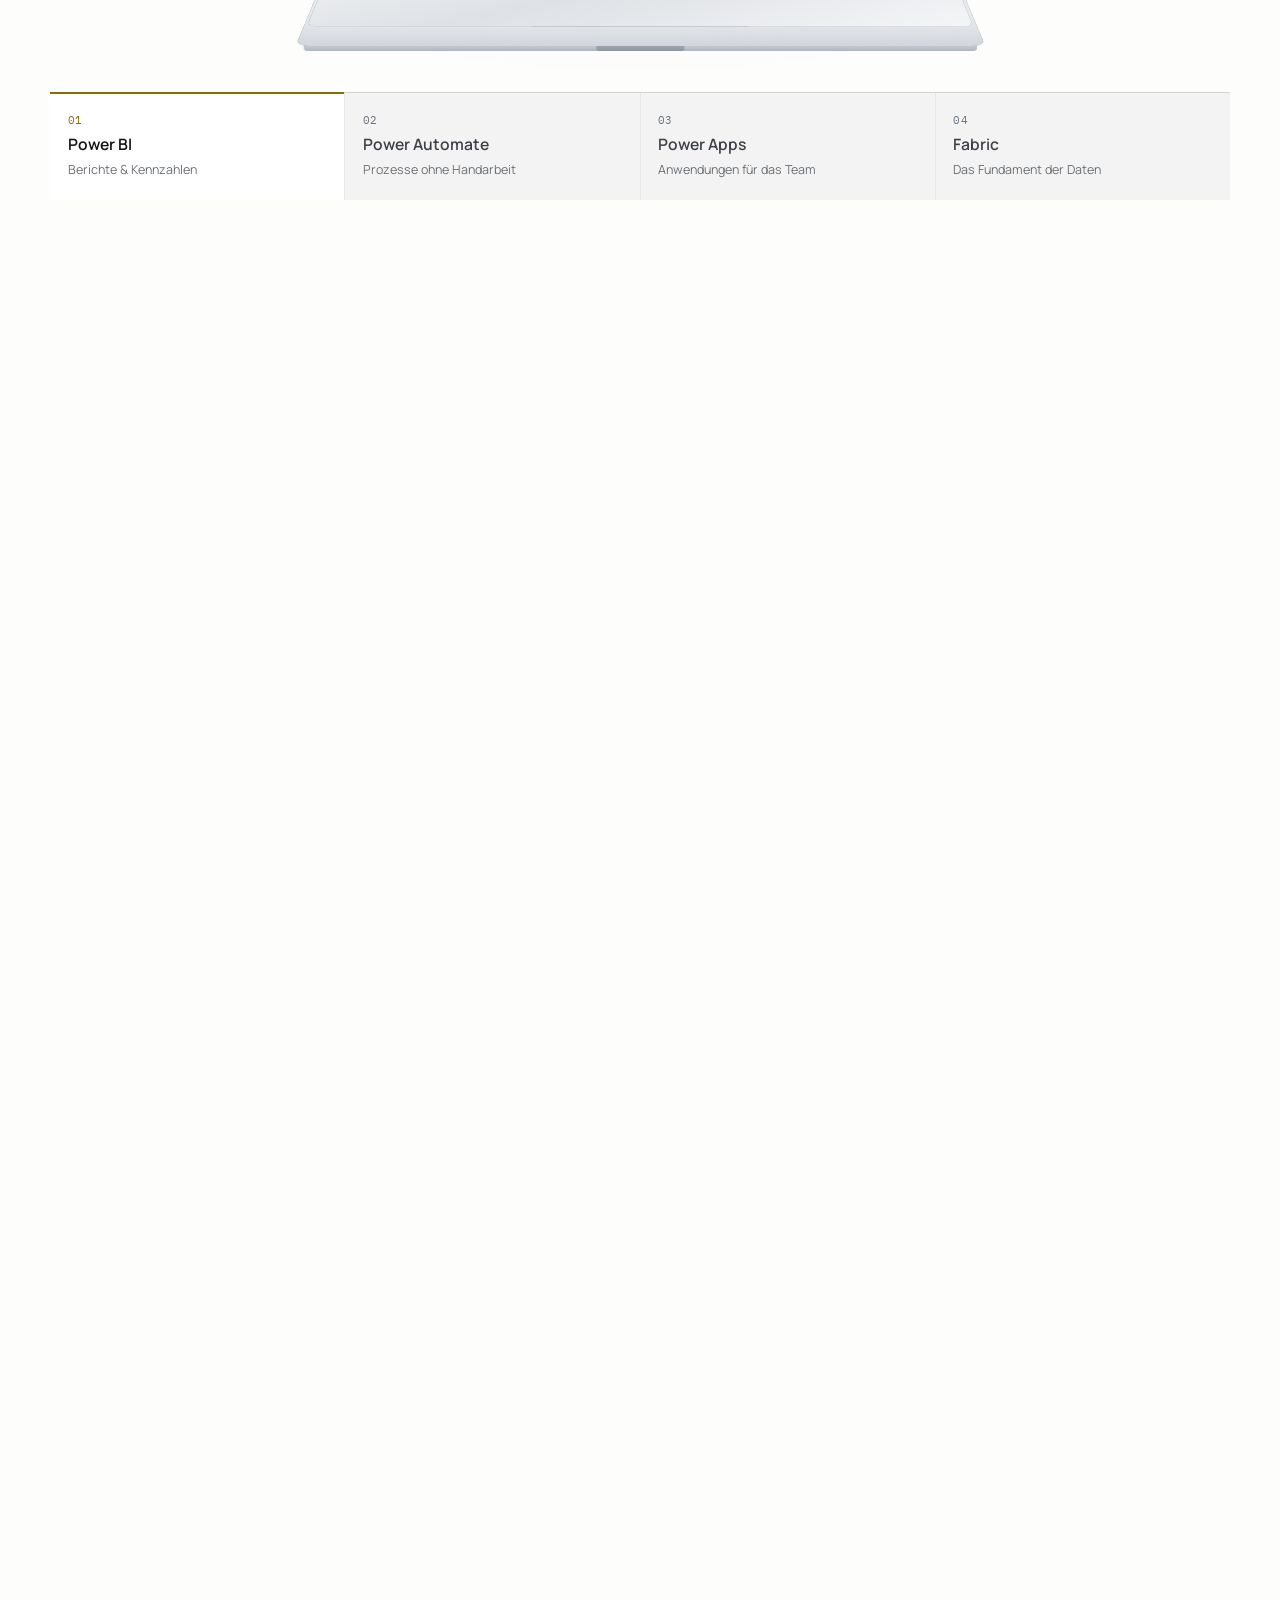
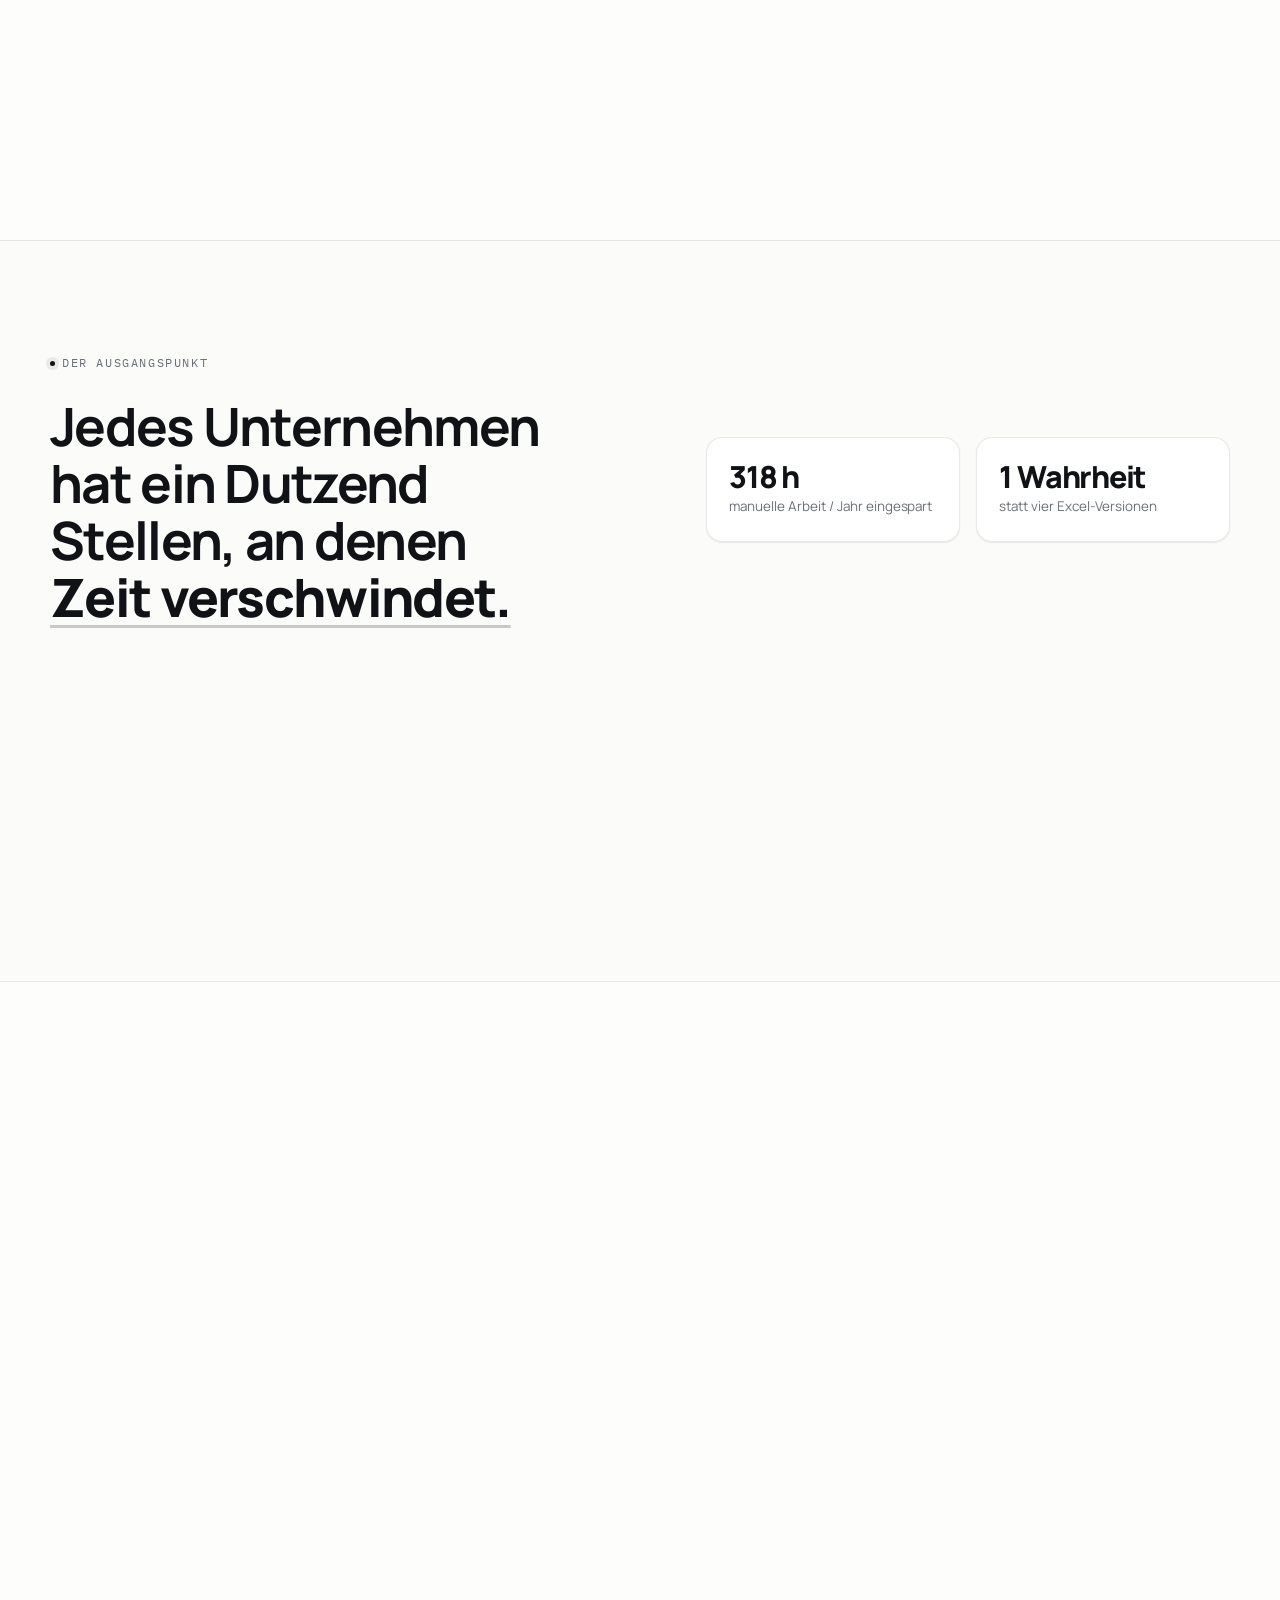
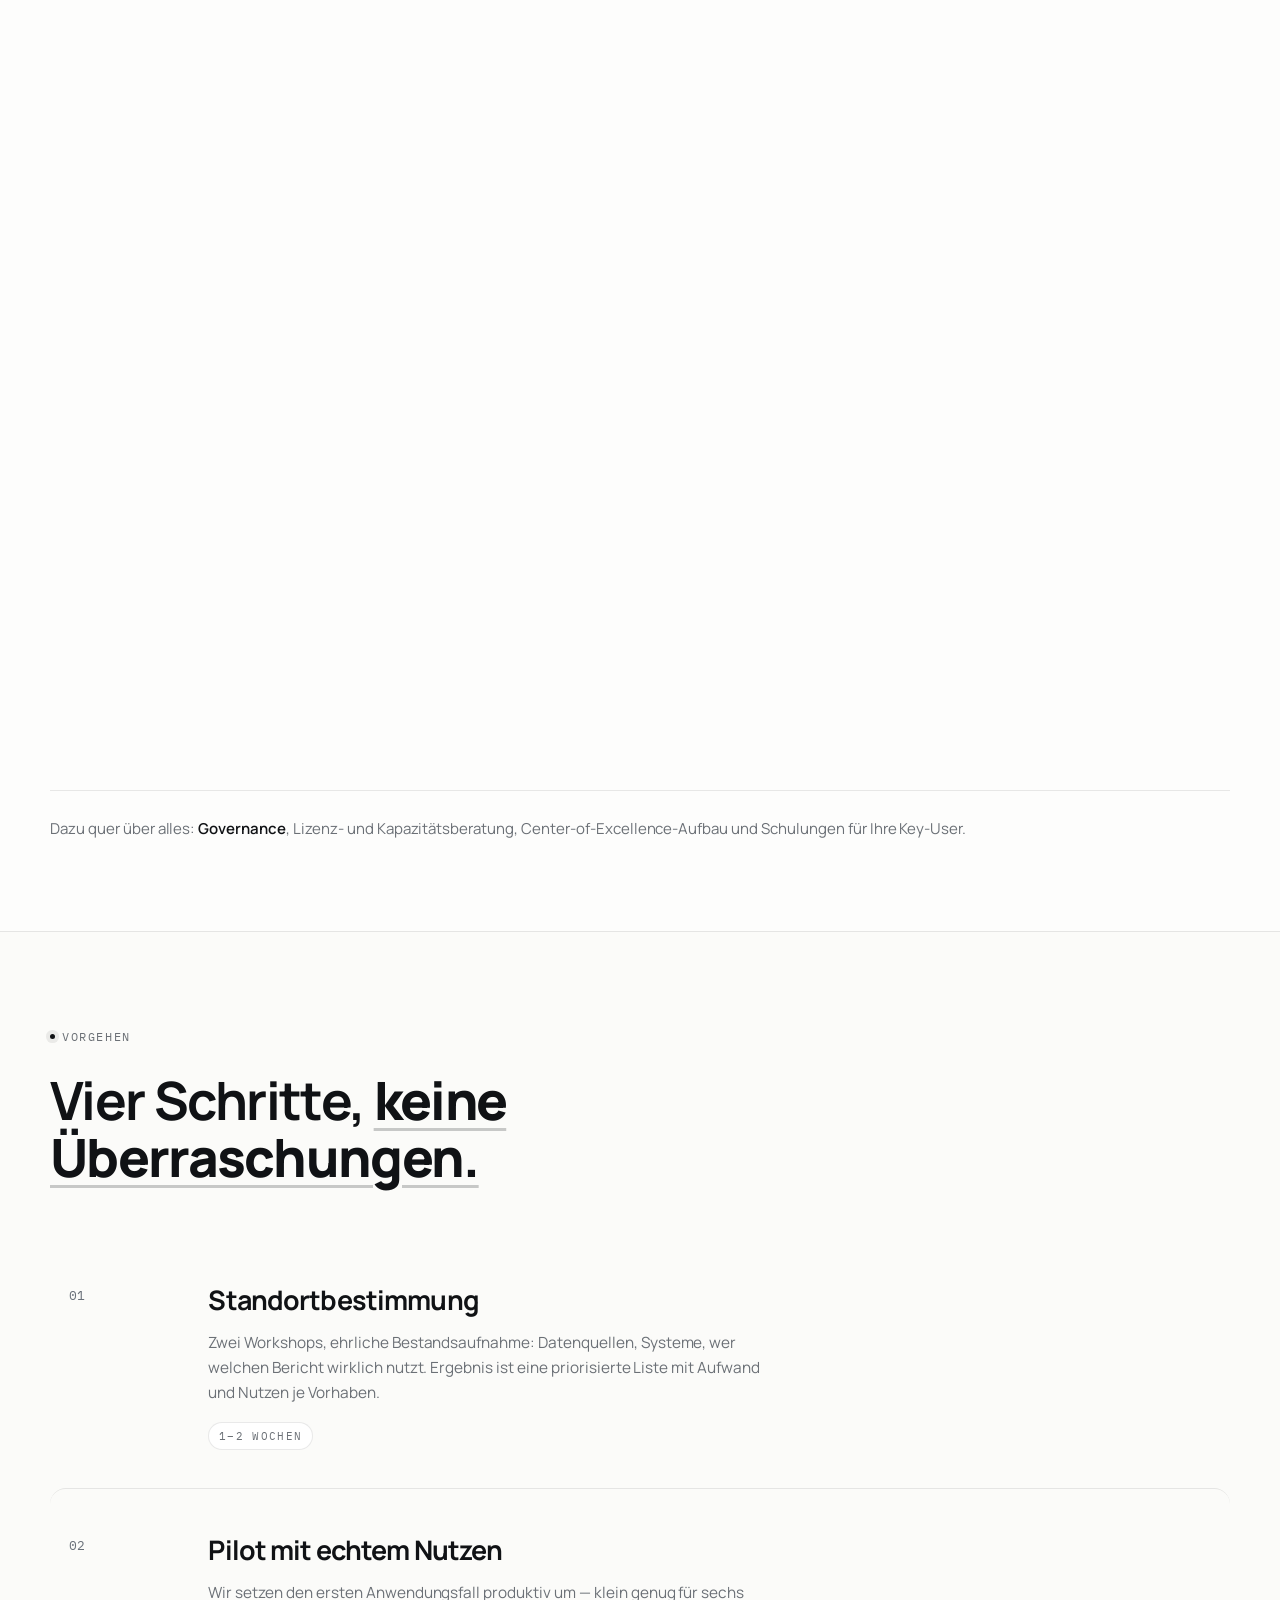
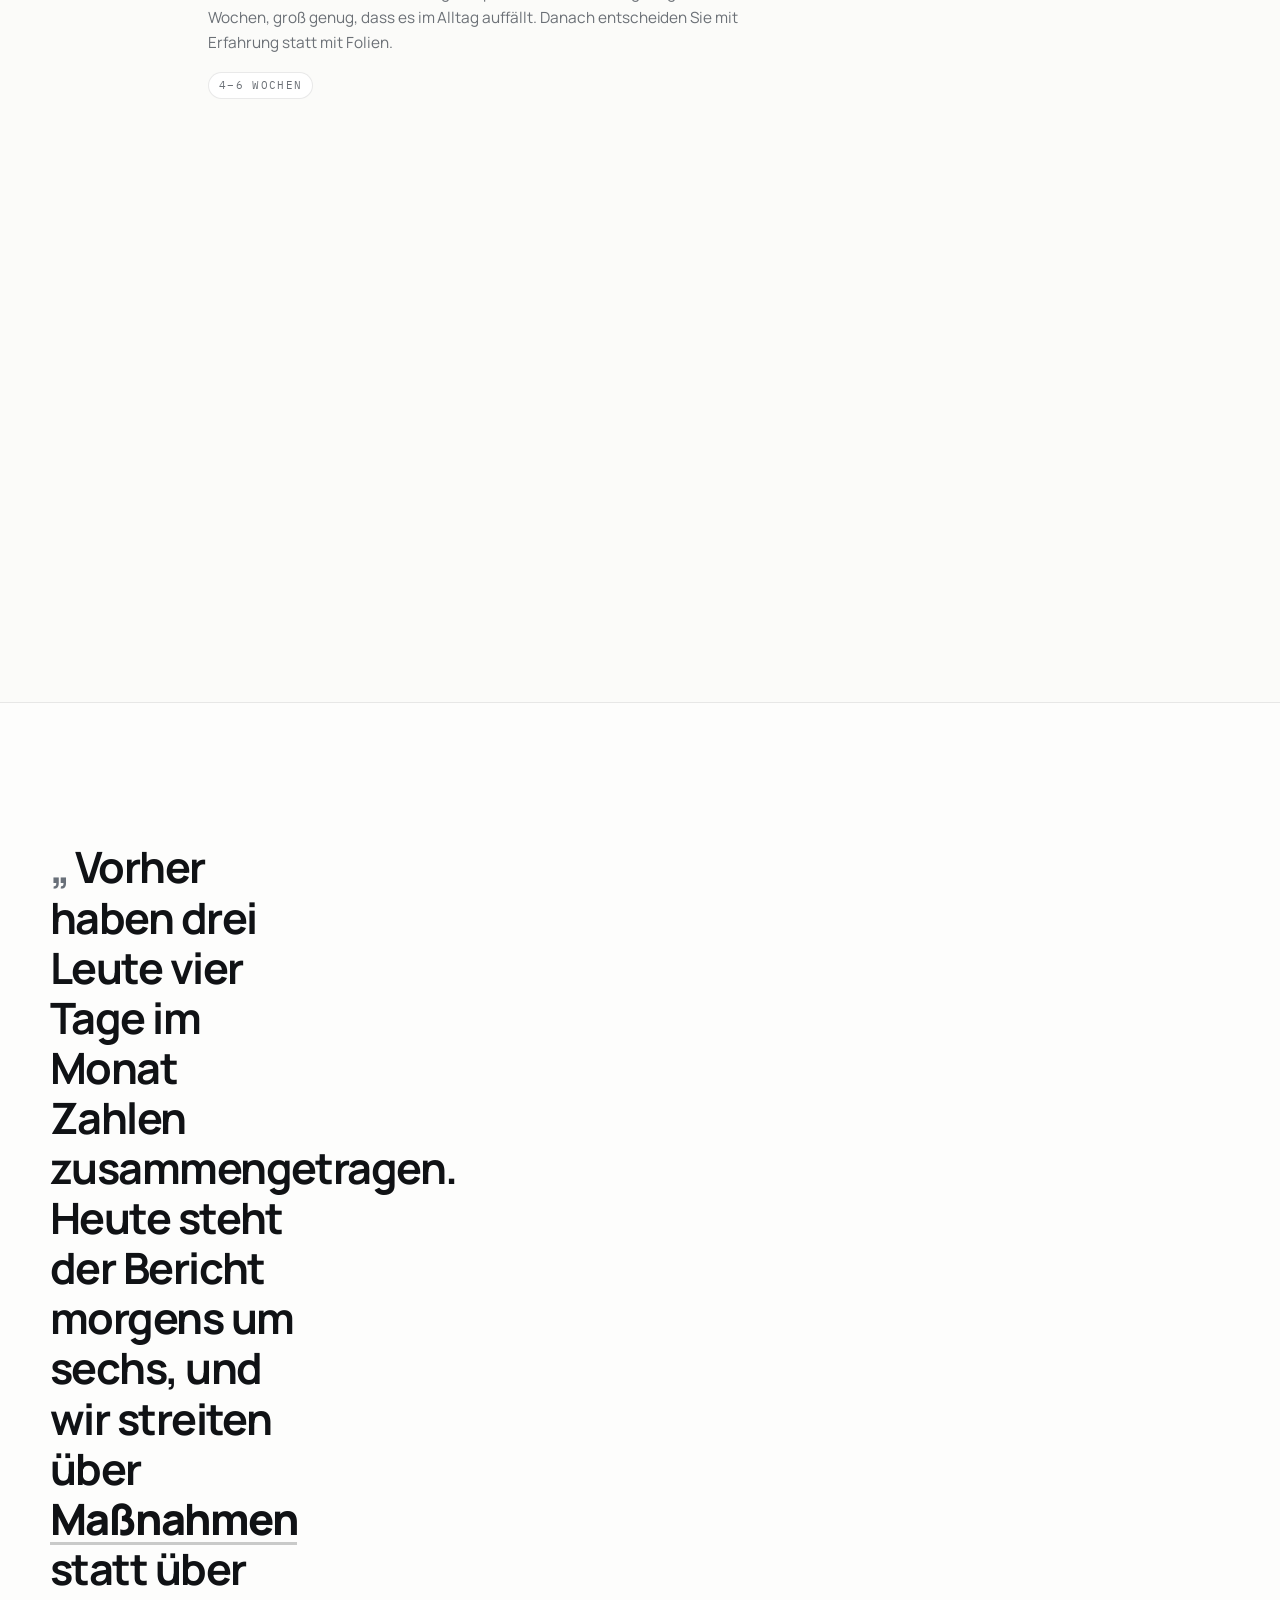
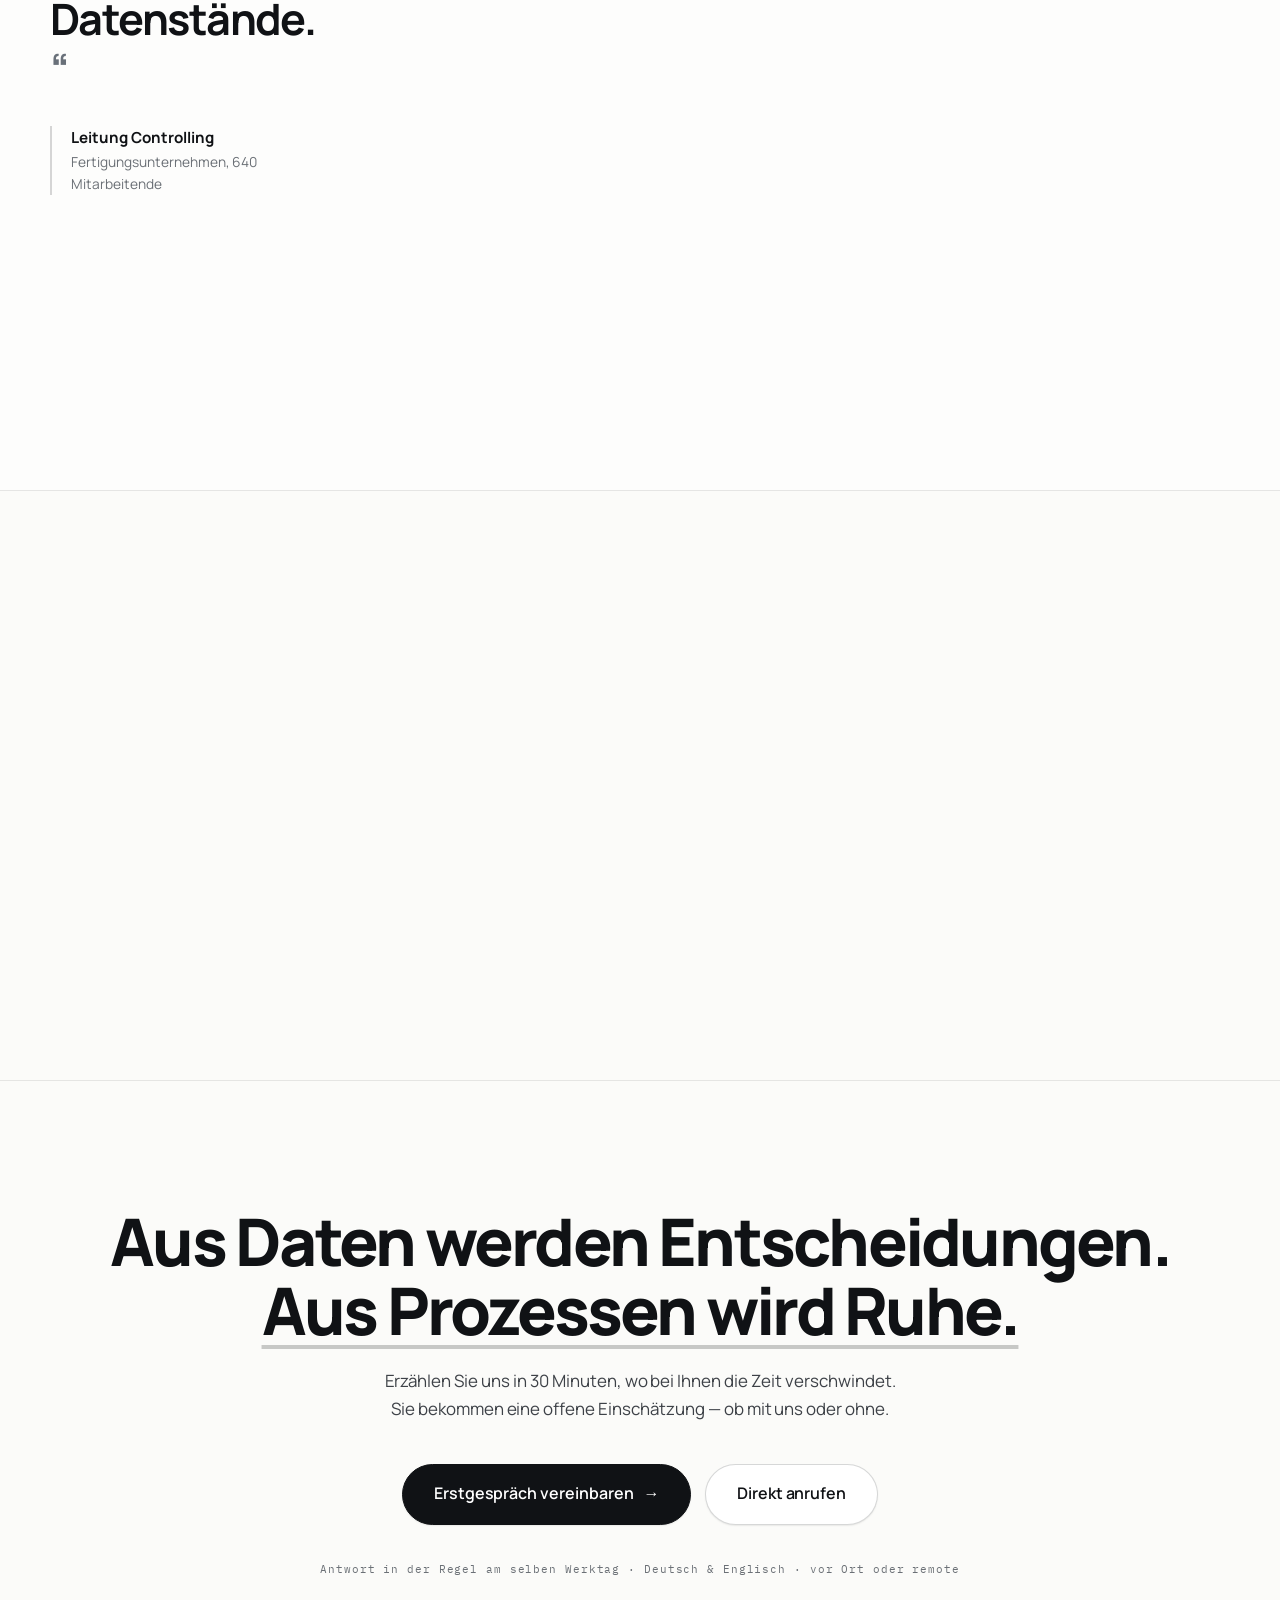
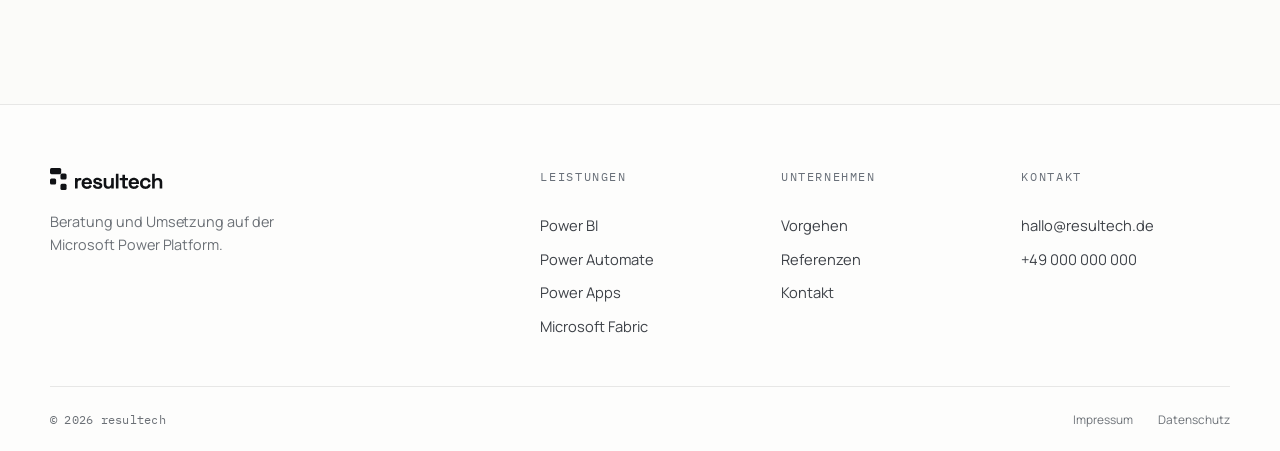
==== commit 5c42a138: "AI-Slop-Befunde nachgearbeitet und Kontraste auf WCAG AA gehoben Geprüft mit "impeccable detect" (59" ====
--- a/index.html
+++ b/index.html
@@ -67,30 +67,26 @@
   <div class="hero__glow" aria-hidden="true"></div>
 
   <div class="wrap hero__inner">
-    <p class="eyebrow reveal hero-in" style="--d:0s">
-      <span class="eyebrow__dot" aria-hidden="true"></span>
-      Microsoft Power Platform · Beratung &amp; Umsetzung
+    <h1 class="hero__title">
+      <span class="hero__line reveal hero-in" style="--d:0s">Ergebnis,</span>
+      <span class="hero__line reveal hero-in" style="--d:.09s">statt <em>Aufwand.</em></span>
+    </h1>
+
+    <p class="hero__lede reveal hero-in" style="--d:.2s">
+      Beratung und Umsetzung auf der Microsoft Power Platform. Kein Konzept, das in
+      der Schublade landet: Wir analysieren, bauen und übergeben — Dashboards, die
+      genutzt werden, Prozesse, die ohne Sie laufen, und Apps, die Ihre Leute
+      freiwillig öffnen.
     </p>
 
-    <h1 class="hero__title">
-      <span class="hero__line reveal hero-in" style="--d:.09s">Ergebnis,</span>
-      <span class="hero__line reveal hero-in" style="--d:.18s">statt <em>Aufwand.</em></span>
-    </h1>
-
-    <p class="hero__lede reveal hero-in" style="--d:.3s">
-      Kein Konzept, das in der Schublade landet. Wir analysieren, bauen und übergeben —
-      Dashboards, die genutzt werden, Prozesse, die ohne Sie laufen, und Apps,
-      die Ihre Leute freiwillig öffnen.
-    </p>
-
-    <div class="hero__cta reveal hero-in" style="--d:.4s">
+    <div class="hero__cta reveal hero-in" style="--d:.3s">
       <a class="btn btn--primary" href="#kontakt">
         Erstgespräch vereinbaren<span class="btn__arrow" aria-hidden="true">→</span>
       </a>
       <a class="btn btn--ghost" href="#leistungen">Leistungen ansehen</a>
     </div>
 
-    <div class="hero__proof reveal hero-in" style="--d:.48s">
+    <div class="hero__proof reveal hero-in" style="--d:.38s">
       <span class="hero__proof-label">Im Einsatz bei Teams in</span>
       <ul class="hero__logos">
         <li>Maschinenbau</li>
@@ -651,20 +647,20 @@
 
     <nav class="foot__cols" aria-label="Footer">
       <div>
-        <h4>Leistungen</h4>
+        <h3>Leistungen</h3>
         <a href="#leistungen">Power BI</a>
         <a href="#leistungen">Power Automate</a>
         <a href="#leistungen">Power Apps</a>
         <a href="#leistungen">Microsoft Fabric</a>
       </div>
       <div>
-        <h4>Unternehmen</h4>
+        <h3>Unternehmen</h3>
         <a href="#vorgehen">Vorgehen</a>
         <a href="#stimmen">Referenzen</a>
         <a href="#kontakt">Kontakt</a>
       </div>
       <div>
-        <h4>Kontakt</h4>
+        <h3>Kontakt</h3>
         <a href="mailto:hallo@resultech.de">hallo@resultech.de</a>
         <a href="tel:+4900000000">+49 000 000 000</a>
       </div>
--- a/styles.css
+++ b/styles.css
@@ -33,17 +33,21 @@
   /* Schrift */
   --ink:      #101215;
   --ink-2:    #3D4147;
-  --muted:    #6C7178;
-  --muted-2:  #9AA0A7;
+  --muted:    #6B7076;
+  --muted-2:  #697079;
+  /* Die alte, hellere Sekundärstufe. Sie erreicht nur 2,6:1 und ist damit
+     kein zulässiger Textwert mehr — sie bleibt ausschließlich für die
+     App-Mockups, die eine verkleinerte Screenshot-Optik nachstellen. */
+  --muted-3:  #9AA0A7;
 
   --line:     rgba(16,18,21,.09);
   --line-2:   rgba(16,18,21,.17);
 
   /* Produktfarben — kontraststarke Variante für Text und Linien … */
-  --bi:       #B08704;
+  --bi:       #8B6B03;
   --flow:     #2563EB;
   --apps:     #9333EA;
-  --fabric:   #0D8F76;
+  --fabric:   #0B7E68;
   /* … und die reinen Markenwerte für Flächen und Diagramme */
   --bi-pure:     #F2C811;
   --flow-pure:   #3E7BFA;
@@ -147,7 +151,6 @@
 .eyebrow__dot{
   width:5px; height:5px; border-radius:50%; background:var(--ink);
   box-shadow:0 0 0 4px rgba(16,18,21,.07);
-  animation:pulse 3.4s var(--ease) infinite;
 }
 @keyframes pulse{ 0%,100%{opacity:1} 50%{opacity:.3} }
 
@@ -288,7 +291,7 @@
 .hero__proof{ margin-top:5rem; }
 .hero__proof-label{
   display:block; margin-bottom:.9rem;
-  font-family:var(--mono); font-size:.68rem; letter-spacing:.14em;
+  font-family:var(--mono); font-size:.72rem; letter-spacing:.14em;
   text-transform:uppercase; color:var(--muted-2);
 }
 .hero__logos{
@@ -301,7 +304,7 @@
 .hero__scroll{
   position:absolute; left:50%; bottom:2.2rem; translate:-50% 0;
   display:flex; flex-direction:column; align-items:center; gap:.7rem;
-  font-size:.62rem; letter-spacing:.2em; text-transform:uppercase; color:var(--muted-2);
+  font-size:.7rem; letter-spacing:.2em; text-transform:uppercase; color:var(--muted-2);
 }
 .hero__scroll-line{
   width:1px; height:52px;
@@ -535,7 +538,7 @@
   transition:background .4s;
 }
 .ticks button:hover{ background:rgba(255,255,255,.72); }
-.ticks__n{ font-size:.66rem; color:var(--muted-2); transition:color .4s; }
+.ticks__n{ font-size:.7rem; color:var(--muted-2); transition:color .4s; }
 .ticks__t{ font-size:.98rem; font-weight:600; color:var(--ink-2); transition:color .4s; }
 .ticks__d{ font-size:.78rem; color:var(--muted); }
 .ticks__bar{
@@ -550,6 +553,10 @@
 
 /* ══════════════════════ APP-MOCKS IM DISPLAY ══════════════════════ */
 .app{
+  /* Die Mockups stellen einen verkleinerten Screenshot dar, keine bedienbare
+     Oberfläche. Sie behalten deshalb die hellere Sekundärstufe — die
+     AA-Regeln der echten Seite gelten hier bewusst nicht. */
+  --muted-2:var(--muted-3);
   position:absolute; inset:0;
   display:flex; flex-direction:column;
   background:#F6F7F9;
@@ -957,18 +964,12 @@
 .svc[data-accent="flow"]{   --a:var(--flow);   --a-pure:var(--flow-pure); }
 .svc[data-accent="apps"]{   --a:var(--apps);   --a-pure:var(--apps-pure); }
 .svc[data-accent="fabric"]{ --a:var(--fabric); --a-pure:var(--fabric-pure); }
-.svc::before{                     /* Farbe erscheint beim Hover */
-  content:''; position:absolute; inset:0 auto 0 0; width:3px; z-index:-1;
-  background:var(--a); transform:scaleY(0); transform-origin:top;
-  transition:transform .6s var(--ease);
-}
 .svc::after{
   content:''; position:absolute; inset:auto auto -40% -20%; width:70%; aspect-ratio:1; z-index:-1;
   background:radial-gradient(circle, color-mix(in srgb,var(--a-pure) 22%, transparent), transparent 68%);
   opacity:0; transition:opacity .7s var(--ease);
 }
 .svc:hover{ transform:translateY(-4px); box-shadow:var(--sh-2); }
-.svc:hover::before{ transform:scaleY(1); }
 .svc:hover::after{ opacity:1; }
 
 .svc__num{ font-size:.72rem; color:var(--muted-2); transition:color .5s; }
@@ -1081,9 +1082,9 @@
 }
 .foot__brand p{ margin:1.2rem 0 0; max-width:30ch; color:var(--muted); font-size:.9rem; }
 .foot__cols{ display:grid; grid-template-columns:repeat(3,1fr); gap:2rem; }
-.foot__cols h4{
+.foot__cols h3{
   margin:0 0 1.1rem;
-  font-family:var(--mono); font-size:.68rem; font-weight:400;
+  font-family:var(--mono); font-size:.72rem; font-weight:400;
   letter-spacing:.14em; text-transform:uppercase; color:var(--muted-2);
 }
 .foot__cols div{ display:flex; flex-direction:column; gap:.6rem; }
@@ -1197,17 +1198,11 @@
   border-radius:var(--r-3); box-shadow:var(--sh-1);
   transition:transform .5s var(--ease), box-shadow .5s var(--ease);
 }
-.post > a::before{
-  content:''; position:absolute; inset:0 auto 0 0; width:3px; z-index:-1;
-  background:var(--a); transform:scaleY(0); transform-origin:top;
-  transition:transform .55s var(--ease);
-}
 .post > a:hover{ transform:translateY(-4px); box-shadow:var(--sh-2); }
-.post > a:hover::before{ transform:scaleY(1); }
 
 .post__meta{ display:flex; flex-direction:column; gap:.45rem; padding-top:.3rem; }
 .post__cat{
-  font-family:var(--mono); font-size:.68rem; letter-spacing:.12em;
+  font-family:var(--mono); font-size:.72rem; letter-spacing:.12em;
   text-transform:uppercase; color:var(--a);
 }
 .post__date{ font-family:var(--mono); font-size:.7rem; color:var(--muted-2); }
@@ -1220,7 +1215,7 @@
 .post__lede{ margin:0; max-width:58ch; color:var(--muted); font-size:.98rem; }
 .post__read{
   display:inline-block; margin-top:1rem;
-  font-family:var(--mono); font-size:.68rem; letter-spacing:.08em;
+  font-family:var(--mono); font-size:.72rem; letter-spacing:.08em;
   text-transform:uppercase; color:var(--muted-2);
 }
 .post__arrow{
@@ -1324,15 +1319,16 @@
 
 /* Merksatz-Kasten */
 .callout{
+  /* Akzent trägt das farbige Kicker-Label, nicht mehr eine linke Kante. */
   margin:2.6em 0 0; padding:1.5rem 1.6rem;
-  background:var(--card); border:1px solid var(--line);
-  border-left:3px solid var(--a,var(--ink));
-  border-radius:0 var(--r-2) var(--r-2) 0;
+  background:color-mix(in srgb, var(--a,var(--ink)) 4%, var(--card));
+  border:1px solid color-mix(in srgb, var(--a,var(--ink)) 18%, var(--line));
+  border-radius:var(--r-2);
   box-shadow:var(--sh-1);
 }
 .callout__k{
   display:block; margin-bottom:.6rem;
-  font-family:var(--mono); font-size:.66rem; letter-spacing:.12em;
+  font-family:var(--mono); font-size:.7rem; letter-spacing:.12em;
   text-transform:uppercase; color:var(--a,var(--muted));
 }
 .callout p{ margin:0; font-size:1.02rem; }
@@ -1342,7 +1338,7 @@
 .prose table{ width:100%; min-width:32rem; border-collapse:collapse; font-size:.94rem; }
 .prose th, .prose td{ padding:.85rem .9rem; text-align:left; border-bottom:1px solid var(--line); }
 .prose th{
-  font-family:var(--mono); font-size:.68rem; font-weight:400;
+  font-family:var(--mono); font-size:.72rem; font-weight:400;
   letter-spacing:.1em; text-transform:uppercase; color:var(--muted);
   border-bottom-color:var(--line-2);
 }
@@ -1375,7 +1371,7 @@
 .more__grid a:hover{ transform:translateY(-3px); box-shadow:var(--sh-2); }
 .more__cat{
   display:block; margin-bottom:.7rem;
-  font-family:var(--mono); font-size:.66rem; letter-spacing:.12em;
+  font-family:var(--mono); font-size:.7rem; letter-spacing:.12em;
   text-transform:uppercase; color:var(--muted);
 }
 .more__grid a[data-accent="bi"] .more__cat{     color:var(--bi); }
@@ -1417,7 +1413,7 @@
 .jcard:hover{ transform:translateY(-4px); box-shadow:var(--sh-2); }
 .jcard:hover::after{ opacity:1; }
 .jcard__cat{
-  font-family:var(--mono); font-size:.66rem; letter-spacing:.12em;
+  font-family:var(--mono); font-size:.7rem; letter-spacing:.12em;
   text-transform:uppercase; color:var(--a);
 }
 .jcard__title{
@@ -1429,7 +1425,7 @@
   margin-top:auto; padding-top:1.2rem;
   display:flex; align-items:center; justify-content:space-between; gap:1rem;
   border-top:1px solid var(--line);
-  font-family:var(--mono); font-size:.66rem; letter-spacing:.06em;
+  font-family:var(--mono); font-size:.7rem; letter-spacing:.06em;
   text-transform:uppercase; color:var(--muted-2);
 }
 .jcard__foot span:last-child{ transition:transform .4s var(--ease); }
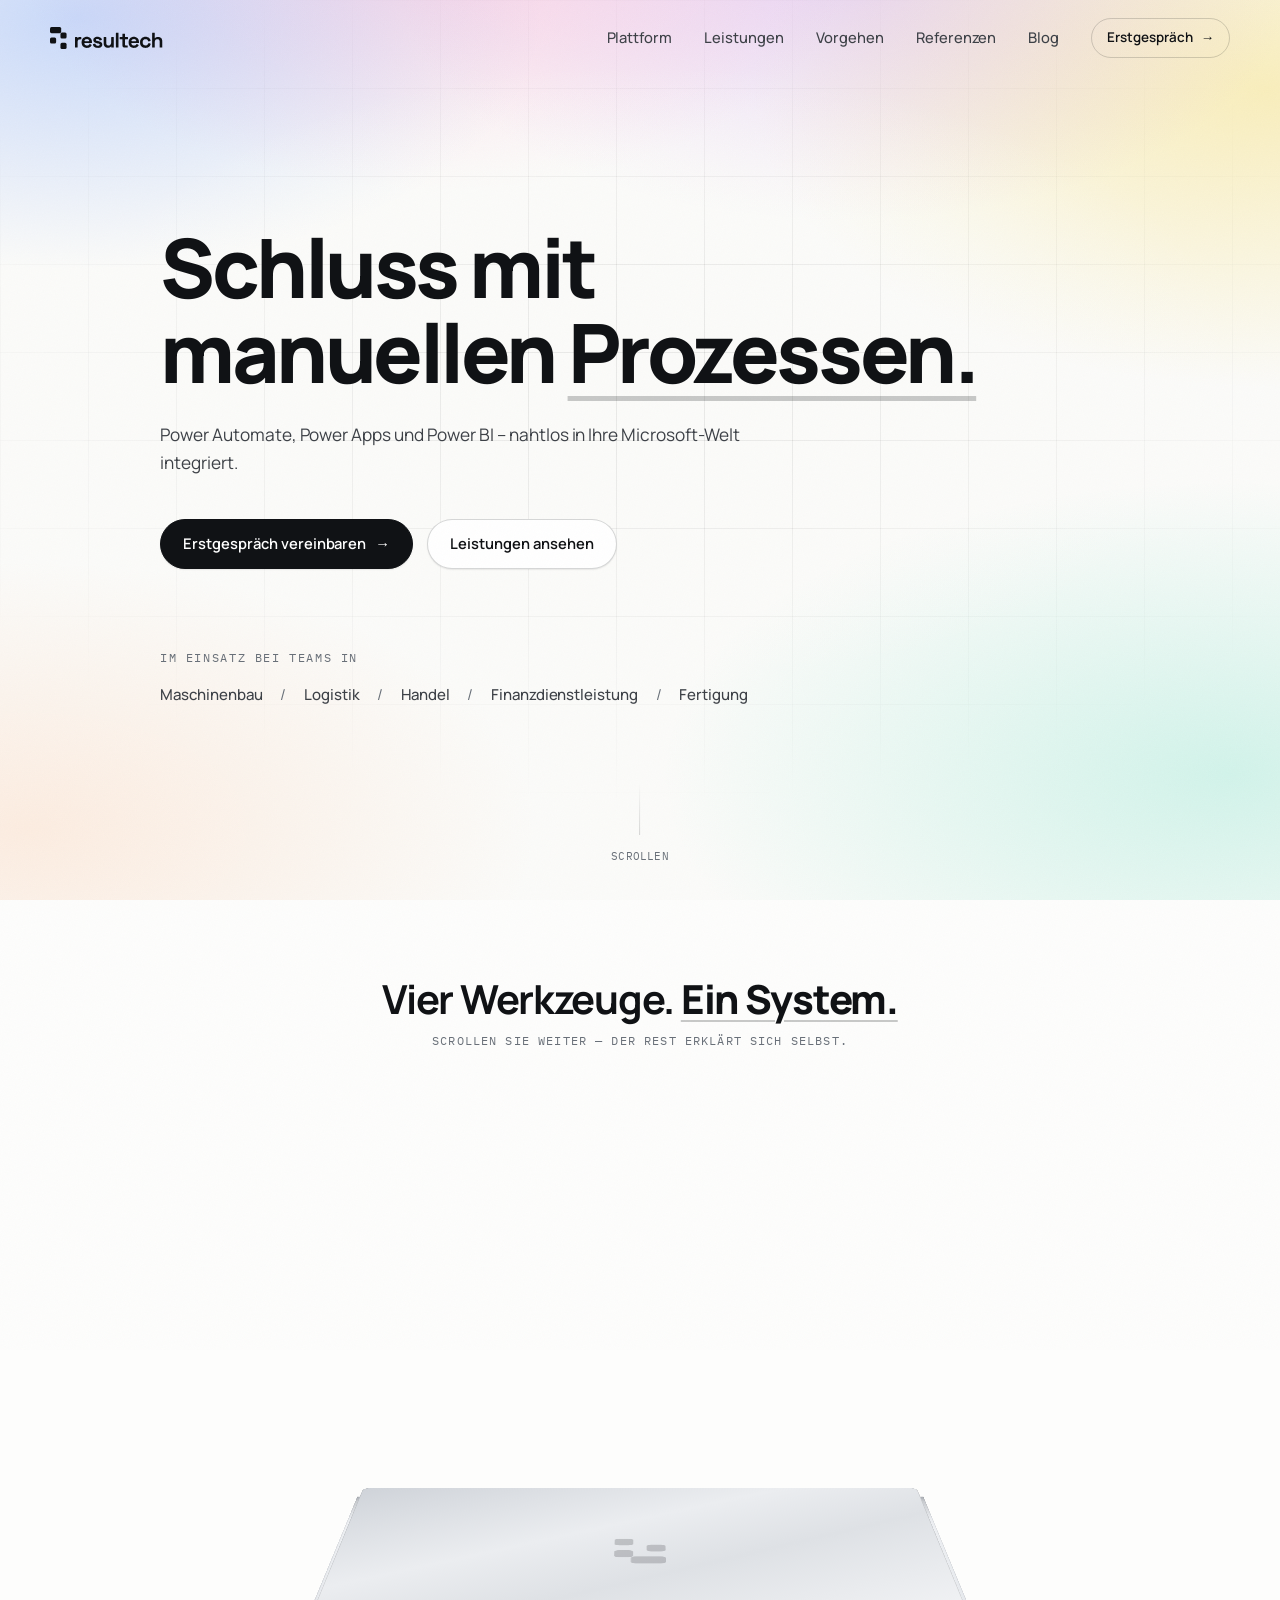
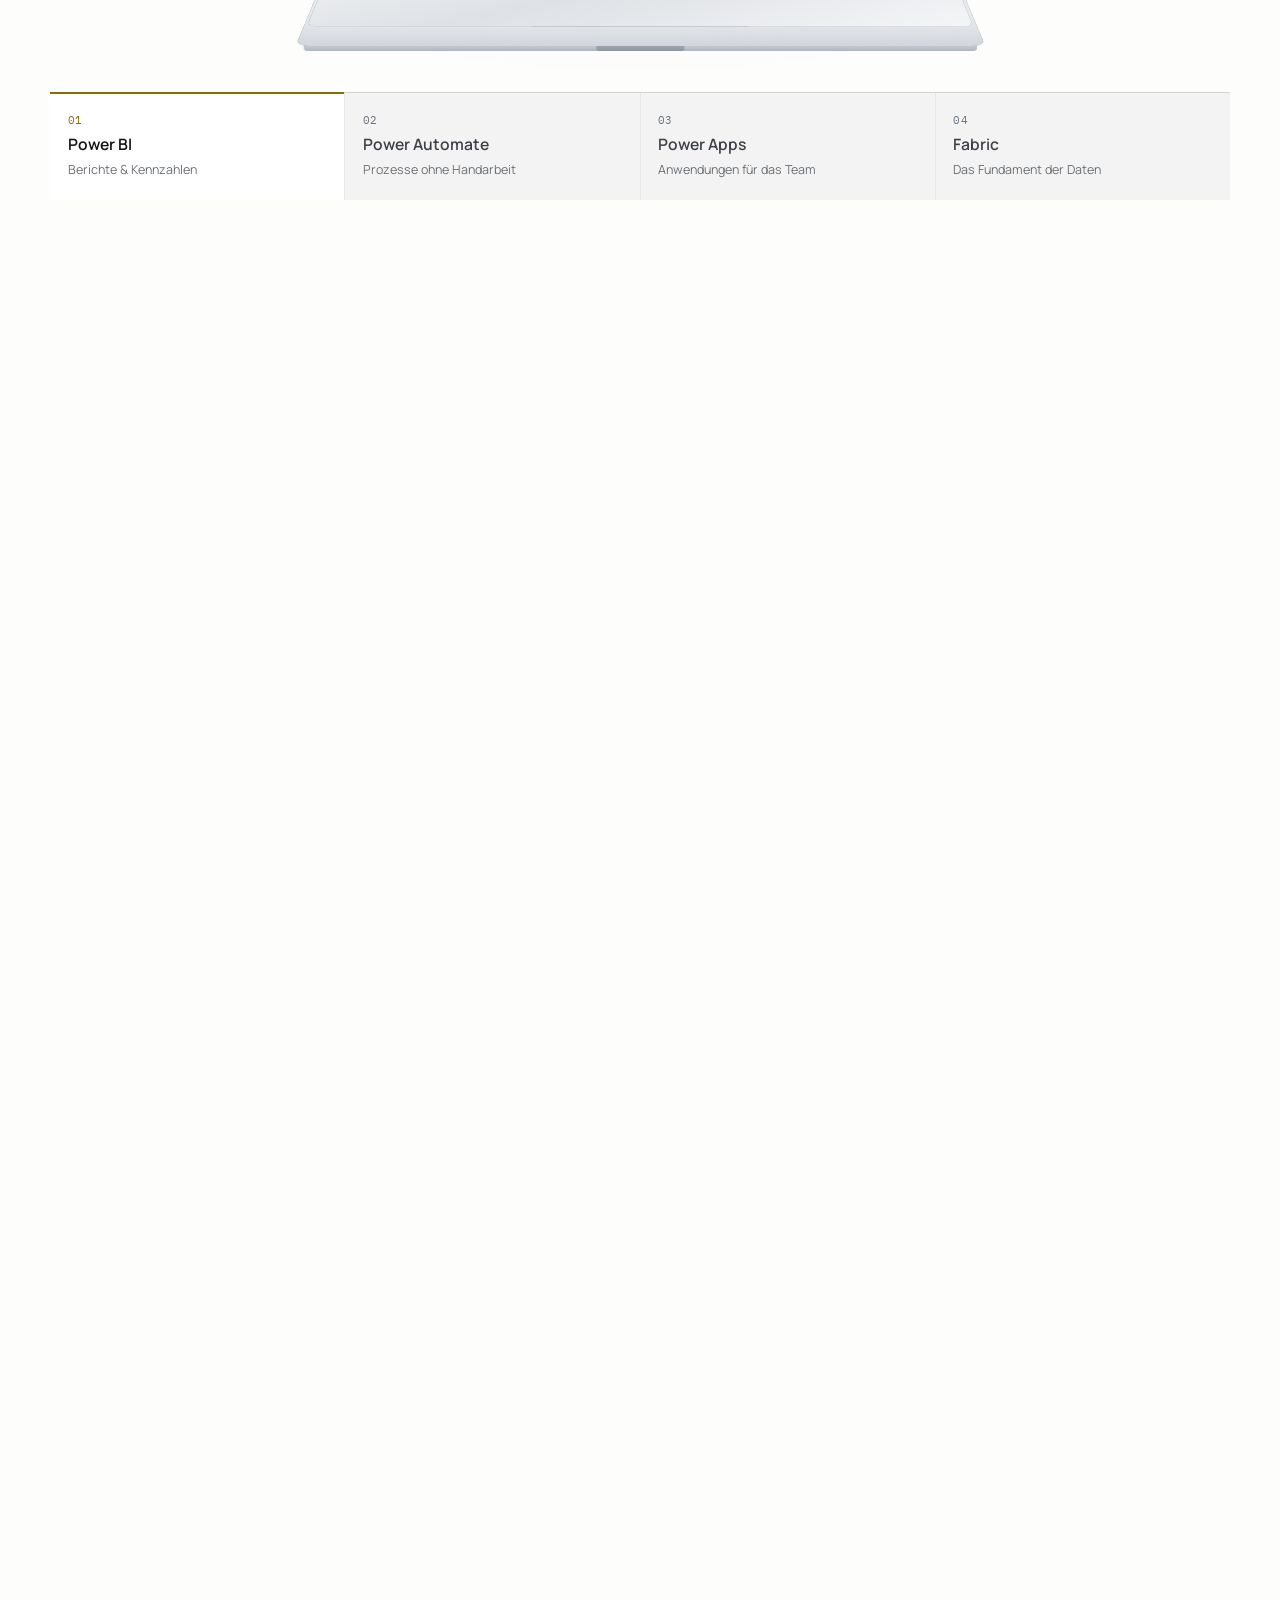
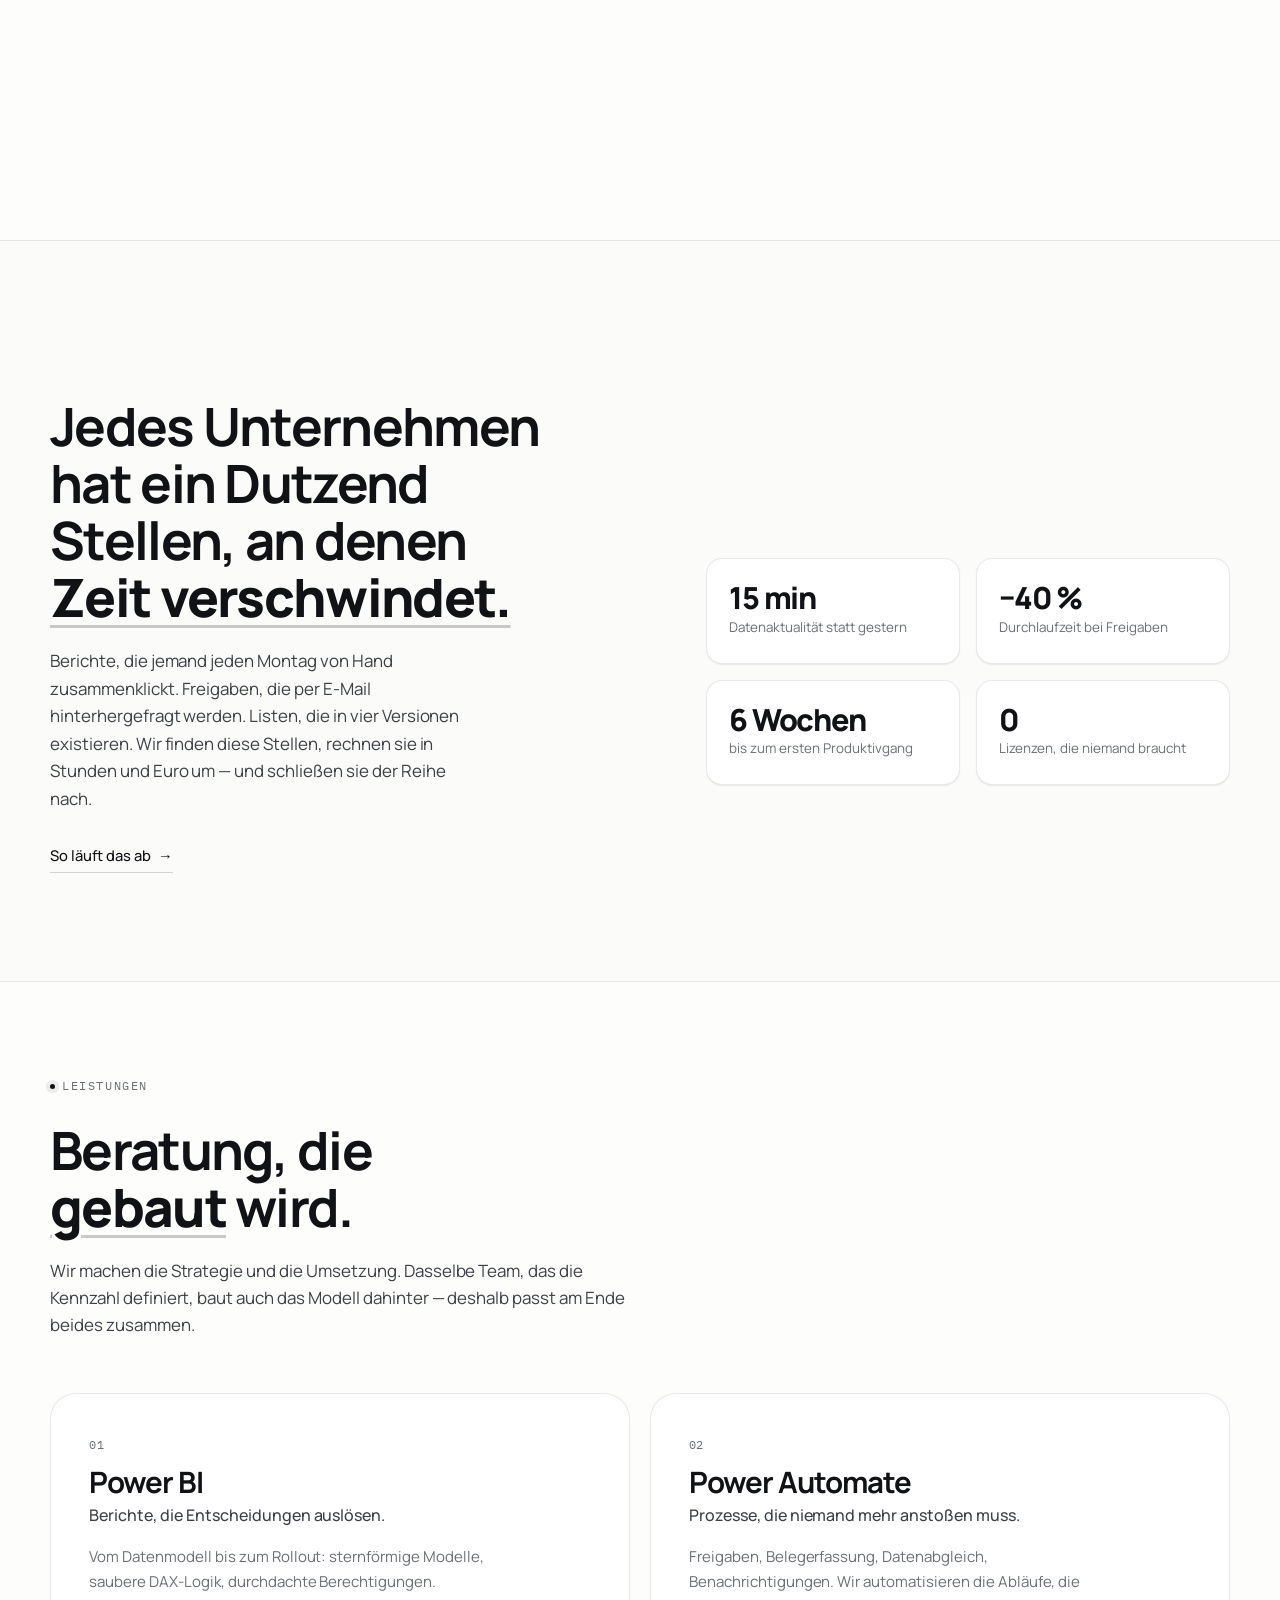
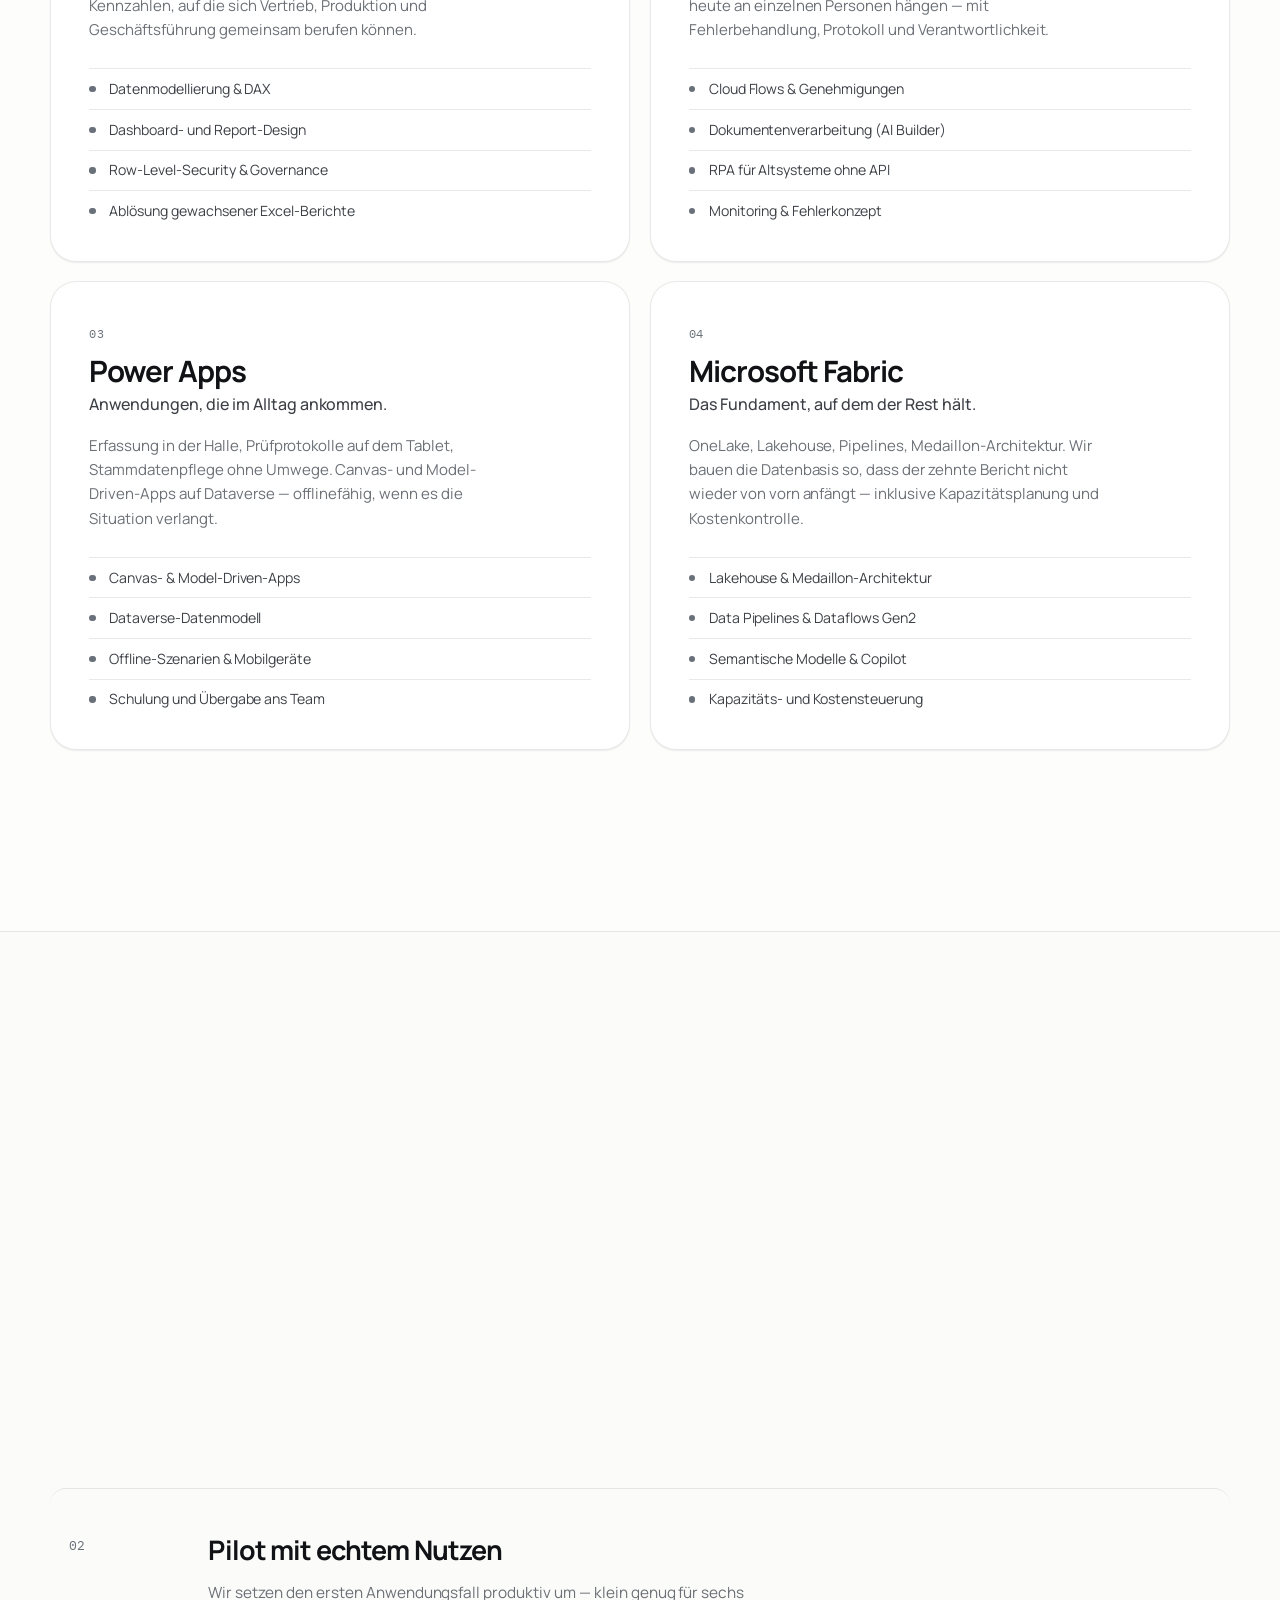
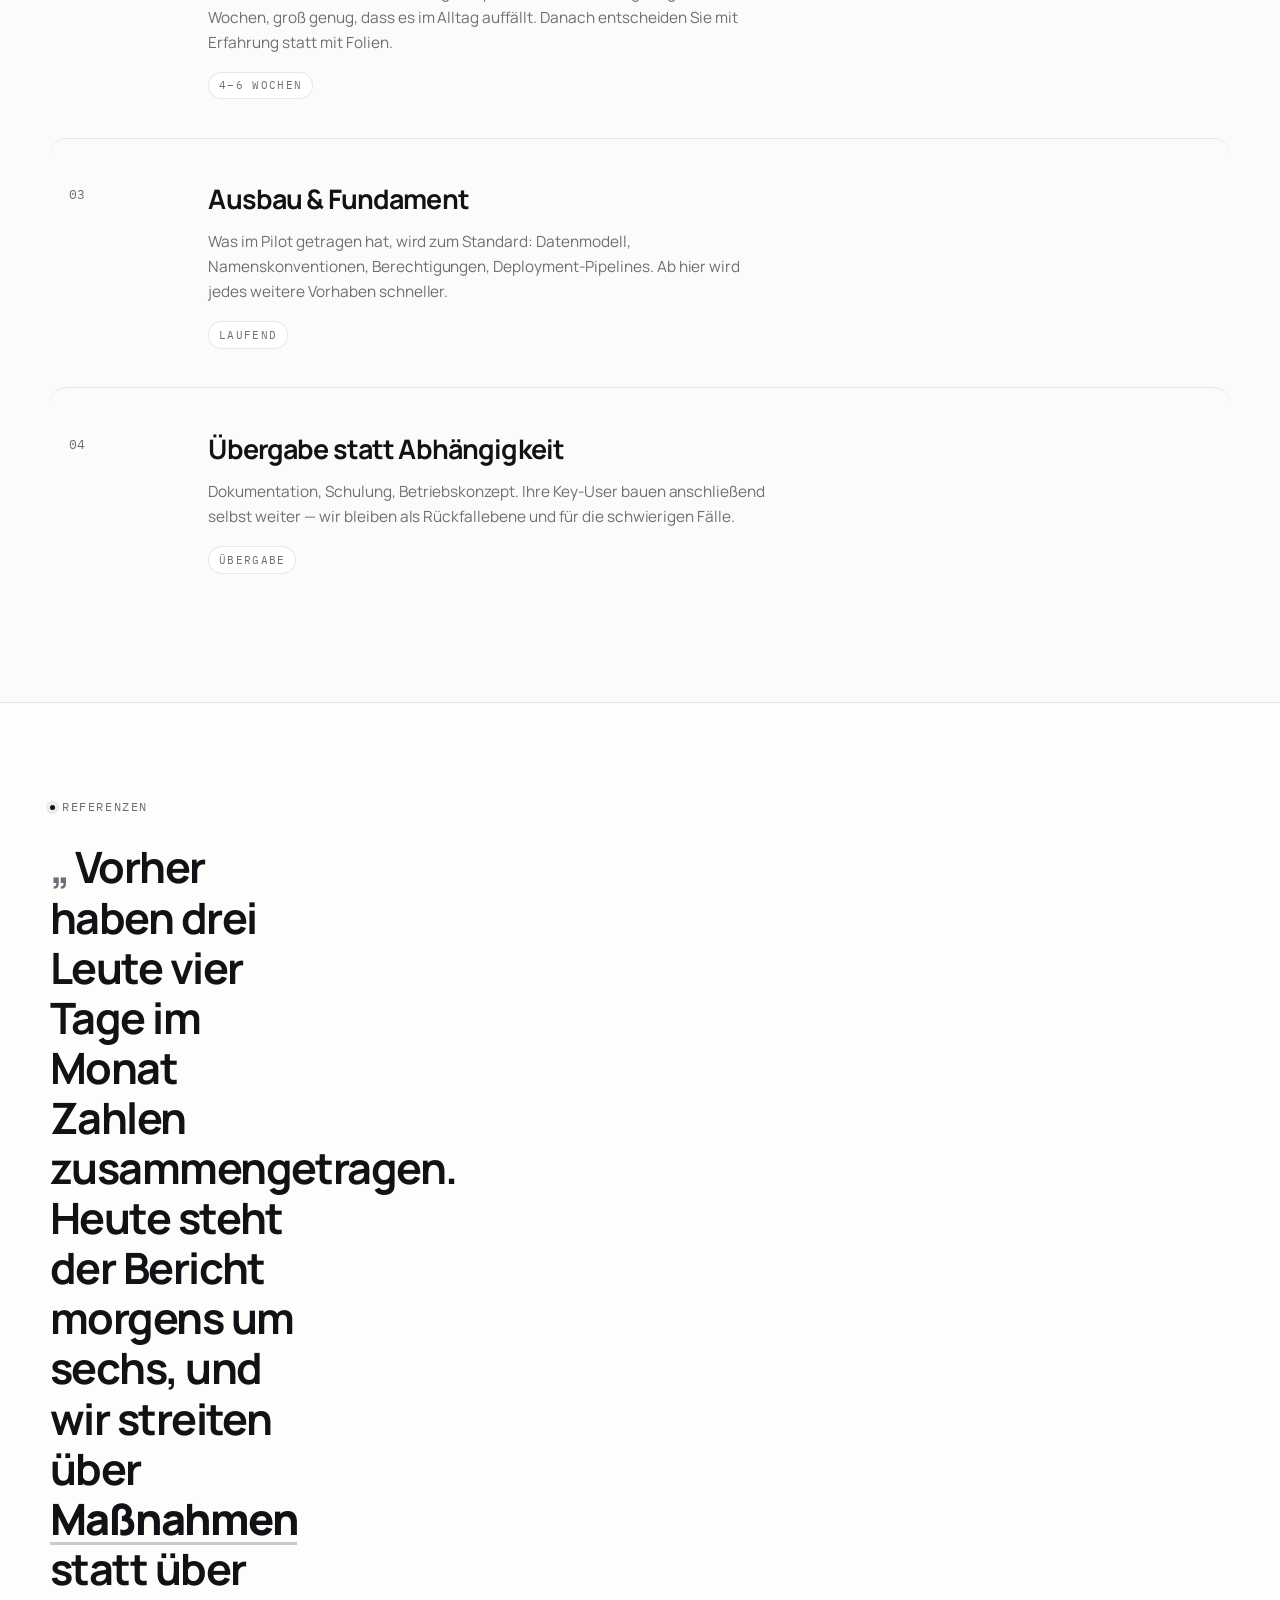
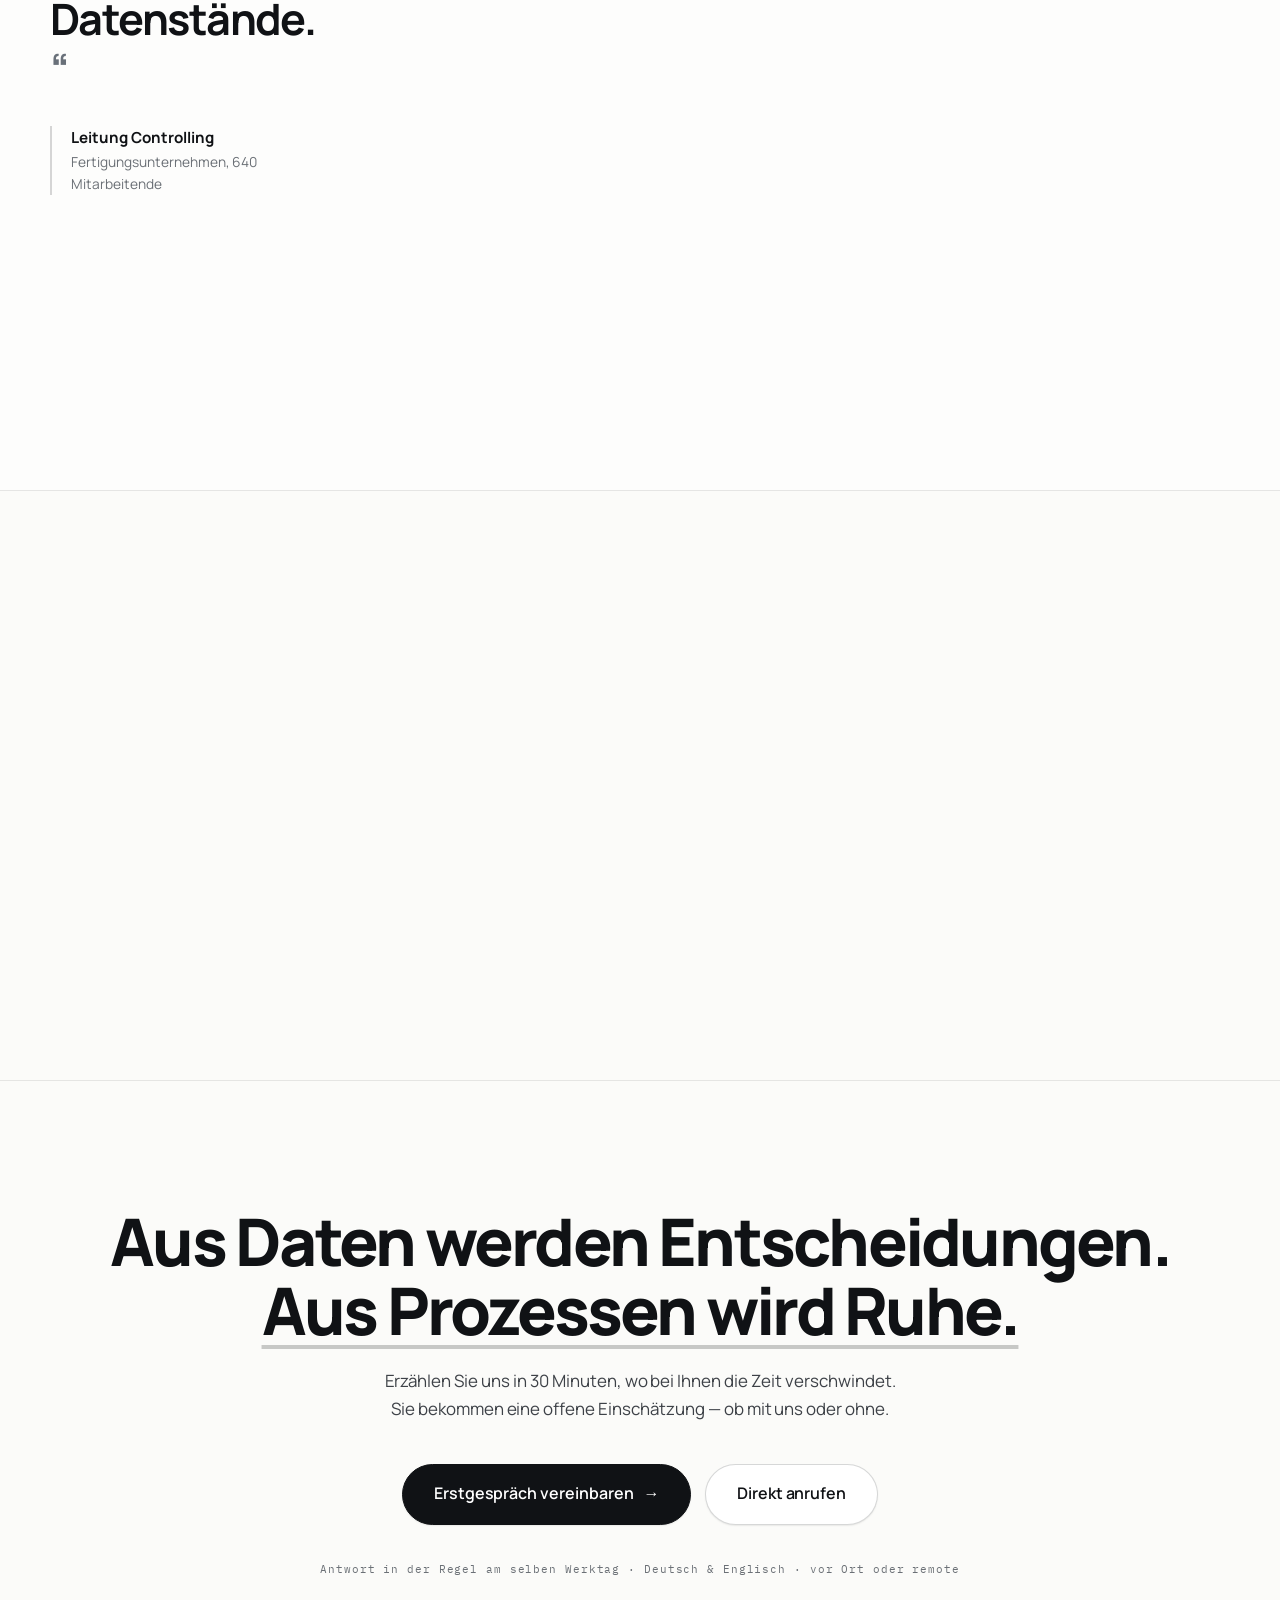
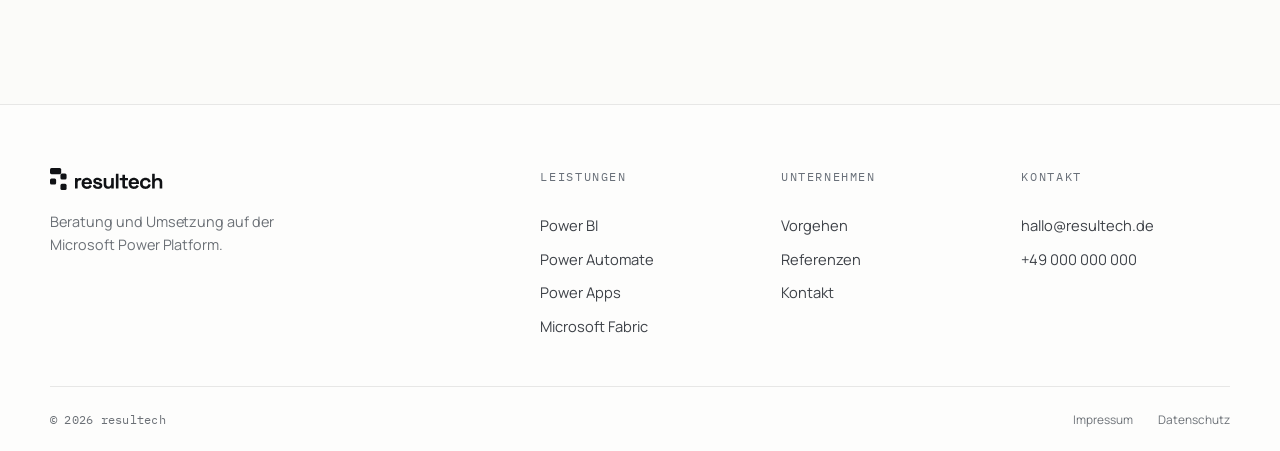
==== commit 46836d59: "Hero-Headline und Lede auf Power-Platform-Nutzen umgestellt Co-Authored-By: Claude Opus 5 (1M contex" ====
--- a/index.html
+++ b/index.html
@@ -68,15 +68,13 @@
 
   <div class="wrap hero__inner">
     <h1 class="hero__title">
-      <span class="hero__line reveal hero-in" style="--d:0s">Ergebnis,</span>
-      <span class="hero__line reveal hero-in" style="--d:.09s">statt <em>Aufwand.</em></span>
+      <span class="hero__line reveal hero-in" style="--d:0s">Schluss mit</span>
+      <span class="hero__line reveal hero-in" style="--d:.09s">manuellen <em>Prozessen.</em></span>
     </h1>
 
     <p class="hero__lede reveal hero-in" style="--d:.2s">
-      Beratung und Umsetzung auf der Microsoft Power Platform. Kein Konzept, das in
-      der Schublade landet: Wir analysieren, bauen und übergeben — Dashboards, die
-      genutzt werden, Prozesse, die ohne Sie laufen, und Apps, die Ihre Leute
-      freiwillig öffnen.
+      Power Automate, Power Apps und Power BI – nahtlos in Ihre
+      Microsoft-Welt integriert.
     </p>
 
     <div class="hero__cta reveal hero-in" style="--d:.3s">
